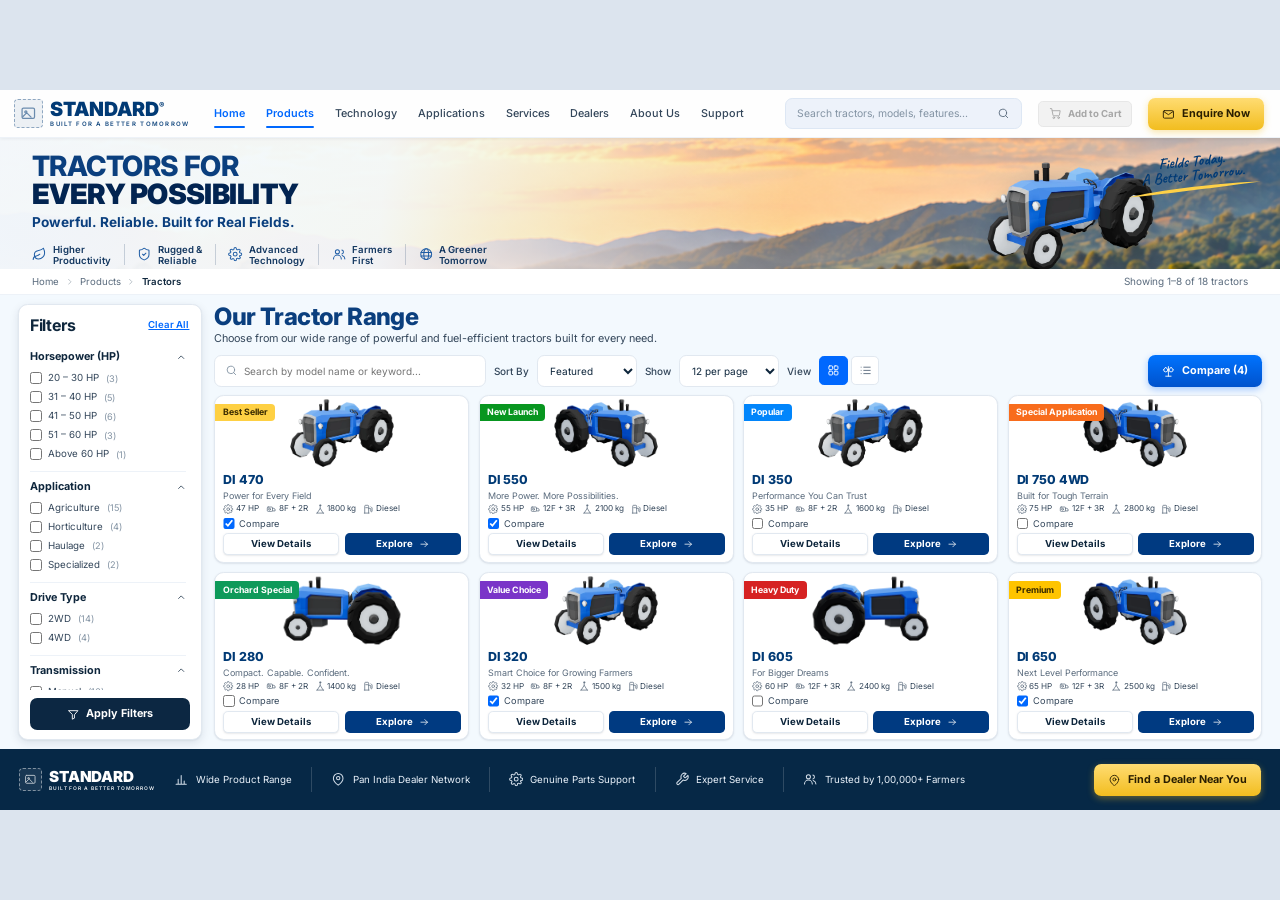
==== index.html @ 136a27b1 "Static UI/UX reference demo" ====
<!DOCTYPE html>
<!-- ===========================================================================
     STANDARD · PRODUCT EXPERIENCE PLATFORM  —  static demo build v1.0
     ---------------------------------------------------------------------------
     HOW TO WORK ON THIS FILE
       • GENERATED — do not edit index.html. It is the nine files in  parts/
         concatenated by  python tools/build-html.py  (run that after editing).
       • Copy lives in  parts/*.html , in plain HTML. Edit text directly there.
       • Colours live in  assets/css/tokens.css  (change 6 seeds to rebrand).
       • Demo asset URLs live in  assets/js/config.js.
       • Behaviour lives in  assets/js/core.min.js  (source: assets/js/_source/).
       • Every screen below is one <section class="screen" id="s-NAME">.
         Navigation is  data-goto="NAME"  on any element. That is the whole API.
     =========================================================================== -->
<html lang="en" data-brand="standard">
<head>
<meta charset="utf-8">
<meta name="viewport" content="width=device-width, initial-scale=1, viewport-fit=cover">
<meta name="theme-color" content="#0C2742">
<meta name="description" content="STANDARD DI 470 — interactive product experience: 360° view, exploded diagram, schematics, specifications and more.">
<title>STANDARD · DI 470 Product Experience</title>

<link rel="preconnect" href="https://fonts.googleapis.com">
<link rel="preconnect" href="https://fonts.gstatic.com" crossorigin>
<link href="https://fonts.googleapis.com/css2?family=Inter:wght@400;500;600;700;800;900&family=Caveat:wght@600;700&display=swap" rel="stylesheet">

<link rel="stylesheet" href="assets/css/tokens.css">
<link rel="stylesheet" href="assets/css/base.css">
<link rel="stylesheet" href="assets/css/ui.css">
<link rel="stylesheet" href="assets/css/rail.css">
<link rel="stylesheet" href="assets/css/screens.css">
<link rel="stylesheet" href="assets/css/diagrams.css">
<link rel="stylesheet" href="assets/css/detail.css">
<link rel="stylesheet" href="assets/css/content.css">
<link rel="stylesheet" href="assets/css/responsive.css">
<link rel="icon" href="data:image/svg+xml,%3Csvg xmlns='http://www.w3.org/2000/svg' viewBox='0 0 32 32'%3E%3Ccircle cx='16' cy='16' r='15' fill='%230068FE'/%3E%3Cpath d='M21 10c-3-2-9-1-9 3s9 3 9 7-6 4-9 2' stroke='%23fff' stroke-width='3' fill='none' stroke-linecap='round'/%3E%3C/svg%3E">
<script src="assets/js/config.js"></script>
</head>
<body>

<!-- ==========================================================================
     ICON SPRITE — one place for every glyph. Add a <symbol id="i-NAME"> and
     use it anywhere with  <svg class="i"><use href="#i-NAME"></use></svg>
     ========================================================================== -->
<svg xmlns="http://www.w3.org/2000/svg" style="display:none" aria-hidden="true"><defs>
<symbol id="i-home" viewBox="0 0 24 24"><path d="M3 9.5 12 3l9 6.5V20a1 1 0 0 1-1 1h-5v-6H9v6H4a1 1 0 0 1-1-1z"/></symbol>
<symbol id="i-cube" viewBox="0 0 24 24"><path d="M21 7.8 12 3 3 7.8v8.4L12 21l9-4.8z"/><path d="m3 7.8 9 4.9 9-4.9M12 12.7V21"/></symbol>
<symbol id="i-layers" viewBox="0 0 24 24"><path d="m12 2 9 5-9 5-9-5z"/><path d="m3 12 9 5 9-5M3 17l9 5 9-5"/></symbol>
<symbol id="i-schema" viewBox="0 0 24 24"><circle cx="12" cy="5" r="2.2"/><circle cx="5" cy="19" r="2.2"/><circle cx="19" cy="19" r="2.2"/><path d="M12 7.2v4.3M12 11.5 6.3 17M12 11.5 17.7 17"/></symbol>
<symbol id="i-drawing" viewBox="0 0 24 24"><rect x="3" y="4" width="18" height="16" rx="2"/><circle cx="9" cy="10" r="1.6"/><path d="m4.5 18 4.2-4.2a1.6 1.6 0 0 1 2.2 0L15 17.5m1.4-2.3a1.6 1.6 0 0 1 2.2 0l1 1"/></symbol>
<symbol id="i-image" viewBox="0 0 24 24"><rect x="3" y="4.5" width="18" height="15" rx="2"/><circle cx="8.5" cy="10" r="1.5"/><path d="m4 17 4.5-4.5a1.7 1.7 0 0 1 2.4 0L16 17.5"/></symbol>
<symbol id="i-engine" viewBox="0 0 24 24"><rect x="3.5" y="9" width="11" height="8" rx="1.6"/><path d="M14.5 11.5h2.3l2.7 2.2V17h-4.5M7 9V6.2h5.2V9M6 17v2M12 17v2M2 12.5h1.5"/></symbol>
<symbol id="i-seat" viewBox="0 0 24 24"><path d="M8 3.5h5a2 2 0 0 1 2 2V12H8a2 2 0 0 1-2-2V5.5a2 2 0 0 1 2-2Z"/><path d="M6 12h11a2 2 0 0 1 2 2v2H8a2 2 0 0 1-2-2zM4 19h16M7 16v3M17 16v3"/></symbol>
<symbol id="i-gear" viewBox="0 0 24 24"><circle cx="12" cy="12" r="3.2"/><path d="M19.4 14.5a1.6 1.6 0 0 0 .32 1.77l.06.06a2 2 0 1 1-2.83 2.83l-.06-.06a1.6 1.6 0 0 0-1.77-.32 1.6 1.6 0 0 0-1 1.47V21a2 2 0 1 1-4 0v-.1A1.6 1.6 0 0 0 9.1 19.4a1.6 1.6 0 0 0-1.77.32l-.06.06a2 2 0 1 1-2.83-2.83l.06-.06a1.6 1.6 0 0 0 .32-1.77 1.6 1.6 0 0 0-1.47-1H3a2 2 0 1 1 0-4h.1a1.6 1.6 0 0 0 1.47-1.1 1.6 1.6 0 0 0-.32-1.77l-.06-.06a2 2 0 1 1 2.83-2.83l.06.06a1.6 1.6 0 0 0 1.77.32H9a1.6 1.6 0 0 0 1-1.47V3a2 2 0 1 1 4 0v.1a1.6 1.6 0 0 0 1 1.47 1.6 1.6 0 0 0 1.77-.32l.06-.06a2 2 0 1 1 2.83 2.83l-.06.06a1.6 1.6 0 0 0-.32 1.77V9a1.6 1.6 0 0 0 1.47 1H21a2 2 0 1 1 0 4h-.1a1.6 1.6 0 0 0-1.47 1Z"/></symbol>
<symbol id="i-wrench" viewBox="0 0 24 24"><path d="M14.7 6.3a1 1 0 0 0 0 1.4l1.6 1.6a1 1 0 0 0 1.4 0l3.77-3.77a6 6 0 0 1-7.94 7.94l-6.91 6.91a2.12 2.12 0 0 1-3-3l6.91-6.91a6 6 0 0 1 7.94-7.94z"/></symbol>
<symbol id="i-doc" viewBox="0 0 24 24"><path d="M15 2H6a2 2 0 0 0-2 2v16a2 2 0 0 0 2 2h12a2 2 0 0 0 2-2V7z"/><path d="M14.5 2v5H20M8.5 12h7M8.5 16h7M8.5 8h2"/></symbol>
<symbol id="i-grid4" viewBox="0 0 24 24"><rect x="3.5" y="3.5" width="7" height="7" rx="2"/><rect x="13.5" y="3.5" width="7" height="7" rx="2"/><rect x="3.5" y="13.5" width="7" height="7" rx="2"/><rect x="13.5" y="13.5" width="7" height="7" rx="2"/></symbol>
<symbol id="i-play" viewBox="0 0 24 24"><circle cx="12" cy="12" r="9"/><path d="m10 8.5 6 3.5-6 3.5z"/></symbol>
<symbol id="i-play-f" viewBox="0 0 24 24"><path d="M7 4.5 20 12 7 19.5z" fill="currentColor" stroke="none"/></symbol>
<symbol id="i-images" viewBox="0 0 24 24"><rect x="3" y="6" width="14" height="12" rx="2"/><path d="M7 6V4.5h13a1 1 0 0 1 1 1V16"/><circle cx="7.5" cy="10.5" r="1.3"/><path d="m4 16 3.6-3.6a1.6 1.6 0 0 1 2.3 0L14 16.5"/></symbol>
<symbol id="i-download" viewBox="0 0 24 24"><path d="M21 15v4a2 2 0 0 1-2 2H5a2 2 0 0 1-2-2v-4M12 3v12m0 0 4.5-4.5M12 15l-4.5-4.5"/></symbol>
<symbol id="i-download-box" viewBox="0 0 24 24"><rect x="3.5" y="3.5" width="17" height="17" rx="3"/><path d="M12 7v7m0 0 3-3m-3 3-3-3M8 17h8"/></symbol>
<symbol id="i-compare" viewBox="0 0 24 24"><circle cx="18" cy="5.5" r="2.3"/><circle cx="6" cy="12" r="2.3"/><circle cx="18" cy="18.5" r="2.3"/><path d="m8.1 10.9 7.8-4.3M8.1 13.1l7.8 4.3"/></symbol>
<symbol id="i-mail" viewBox="0 0 24 24"><rect x="2.5" y="5" width="19" height="14" rx="2"/><path d="m3 6.5 9 6 9-6"/></symbol>
<symbol id="i-tractor" viewBox="0 0 24 24"><circle cx="7" cy="16.5" r="4"/><circle cx="18.5" cy="17.5" r="3"/><path d="M4 12V8.5h6l2 3.5M10 8.5V6h4l1.5 6.5M15 13h4.5"/></symbol>
<symbol id="i-chev-r" viewBox="0 0 24 24"><path d="m9 18 6-6-6-6"/></symbol>
<symbol id="i-chev-l" viewBox="0 0 24 24"><path d="m15 18-6-6 6-6"/></symbol>
<symbol id="i-chev-d" viewBox="0 0 24 24"><path d="m6 9 6 6 6-6"/></symbol>
<symbol id="i-chev-u" viewBox="0 0 24 24"><path d="m6 15 6-6 6 6"/></symbol>
<symbol id="i-search" viewBox="0 0 24 24"><circle cx="11" cy="11" r="7"/><path d="m20 20-4-4"/></symbol>
<symbol id="i-x" viewBox="0 0 24 24"><path d="M18 6 6 18M6 6l12 12"/></symbol>
<symbol id="i-plus" viewBox="0 0 24 24"><path d="M12 5v14M5 12h14"/></symbol>
<symbol id="i-expand" viewBox="0 0 24 24"><path d="M8 3H5a2 2 0 0 0-2 2v3m18 0V5a2 2 0 0 0-2-2h-3m0 18h3a2 2 0 0 0 2-2v-3M3 16v3a2 2 0 0 0 2 2h3"/></symbol>
<symbol id="i-rotate" viewBox="0 0 24 24"><path d="M21 12a9 9 0 1 1-2.64-6.36M21 3.5V9h-5.5"/></symbol>
<symbol id="i-leaf" viewBox="0 0 24 24"><path d="M11 20A7 7 0 0 1 9.8 6.1C15.5 5 17 4.5 19 2c1 2 2 4.2 2 8 0 5.5-4.8 10-10 10Z"/><path d="M2 21c0-3 1.9-5.4 5.1-6C9.5 14.5 12 13 13 12"/></symbol>
<symbol id="i-shield" viewBox="0 0 24 24"><path d="M20 12.5c0 5-3.5 7.5-7.7 9a1 1 0 0 1-.66 0C7.5 20 4 17.5 4 12.5V6a1 1 0 0 1 1-1c2 0 4.5-1.2 6.24-2.72a1.17 1.17 0 0 1 1.52 0C14.5 3.8 17 5 19 5a1 1 0 0 1 1 1z"/><path d="m9.2 12 2 2 3.6-3.7"/></symbol>
<symbol id="i-gauge" viewBox="0 0 24 24"><path d="M12 14.5 16 10"/><path d="M3.6 19a10 10 0 1 1 16.8 0"/><circle cx="12" cy="15" r="1.3"/></symbol>
<symbol id="i-fuel" viewBox="0 0 24 24"><path d="M4 21V5a2 2 0 0 1 2-2h5a2 2 0 0 1 2 2v16"/><path d="M3 21h11M6.5 8.5h4"/><path d="M13 10h3.5a1.5 1.5 0 0 1 1.5 1.5V17a2 2 0 0 0 3 0V9l-2.5-2.5"/></symbol>
<symbol id="i-users" viewBox="0 0 24 24"><circle cx="9" cy="8" r="3.4"/><path d="M2.5 20a6.5 6.5 0 0 1 13 0"/><path d="M16.5 5.2a3.4 3.4 0 0 1 0 6.6M17 14.2a6.5 6.5 0 0 1 4.5 5.8"/></symbol>
<symbol id="i-headset" viewBox="0 0 24 24"><path d="M3.5 12a8.5 8.5 0 0 1 17 0v5.5a2.5 2.5 0 0 1-2.5 2.5H16v-7h4.5M3.5 12v5.5A2.5 2.5 0 0 0 6 20h2v-7H3.5"/></symbol>
<symbol id="i-globe" viewBox="0 0 24 24"><circle cx="12" cy="12" r="9"/><path d="M3.2 9h17.6M3.2 15h17.6"/><ellipse cx="12" cy="12" rx="4" ry="9"/></symbol>
<symbol id="i-pin" viewBox="0 0 24 24"><path d="M20 10.5c0 6-8 11.5-8 11.5s-8-5.5-8-11.5a8 8 0 0 1 16 0Z"/><circle cx="12" cy="10.2" r="2.8"/></symbol>
<symbol id="i-phone" viewBox="0 0 24 24"><path d="M21.5 17v2.6a1.8 1.8 0 0 1-2 1.8 18 18 0 0 1-7.8-2.8 17.6 17.6 0 0 1-5.4-5.4A18 18 0 0 1 3.5 5.4 1.8 1.8 0 0 1 5.3 3.5h2.6a1.8 1.8 0 0 1 1.8 1.6c.1 1 .3 1.9.6 2.8a1.8 1.8 0 0 1-.4 1.9l-1.1 1.1a14.4 14.4 0 0 0 5.4 5.4l1.1-1.1a1.8 1.8 0 0 1 1.9-.4c.9.3 1.8.5 2.8.6a1.8 1.8 0 0 1 1.5 1.8Z"/></symbol>
<symbol id="i-chart" viewBox="0 0 24 24"><path d="M3.5 20.5h17M7 20.5V12M12 20.5V6M17 20.5v-5.5"/></symbol>
<symbol id="i-package" viewBox="0 0 24 24"><path d="m21 8-9-5-9 5v8l9 5 9-5z"/><path d="m3 8 9 5 9-5M12 13v8M7.5 5.5l9 5"/></symbol>
<symbol id="i-sliders" viewBox="0 0 24 24"><path d="M4 7h7M15 7h5M4 12h3M11 12h9M4 17h9M17 17h3"/><circle cx="13" cy="7" r="2"/><circle cx="9" cy="12" r="2"/><circle cx="15" cy="17" r="2"/></symbol>
<symbol id="i-eye" viewBox="0 0 24 24"><path d="M2 12s3.5-7 10-7 10 7 10 7-3.5 7-10 7-10-7-10-7"/><circle cx="12" cy="12" r="3"/></symbol>
<symbol id="i-clock" viewBox="0 0 24 24"><circle cx="12" cy="12" r="9"/><path d="M12 7v5.4l3.3 2"/></symbol>
<symbol id="i-check" viewBox="0 0 24 24"><circle cx="12" cy="12" r="9"/><path d="m8.2 12.2 2.6 2.6 5-5.2"/></symbol>
<symbol id="i-check-f" viewBox="0 0 24 24"><circle cx="12" cy="12" r="9.5" fill="currentColor" stroke="none"/><path d="m8.2 12.2 2.6 2.6 5-5.2" stroke="#fff" stroke-width="2"/></symbol>
<symbol id="i-arrow-r" viewBox="0 0 24 24"><path d="M4.5 12h15m-6-6 6 6-6 6"/></symbol>
<symbol id="i-filter" viewBox="0 0 24 24"><path d="M3.5 5h17l-6.6 7.7V19L10 21v-8.3z"/></symbol>
<symbol id="i-list" viewBox="0 0 24 24"><path d="M9 6h12M9 12h12M9 18h12M4 6h.01M4 12h.01M4 18h.01"/></symbol>
<symbol id="i-grid" viewBox="0 0 24 24"><rect x="3.5" y="3.5" width="7" height="7" rx="1.6"/><rect x="13.5" y="3.5" width="7" height="7" rx="1.6"/><rect x="3.5" y="13.5" width="7" height="7" rx="1.6"/><rect x="13.5" y="13.5" width="7" height="7" rx="1.6"/></symbol>
<symbol id="i-scale" viewBox="0 0 24 24"><path d="M12 3v18M7 21h10M3 9l4-5 4 5M13 9l4-5 4 5"/><path d="M3 9a4 4 0 0 0 8 0M13 9a4 4 0 0 0 8 0"/></symbol>
<symbol id="i-star" viewBox="0 0 24 24"><path d="m12 3.5 2.7 5.6 6.1.9-4.4 4.3 1 6.1-5.4-2.9-5.4 2.9 1-6.1L3.2 10l6.1-.9z"/></symbol>
<symbol id="i-zap" viewBox="0 0 24 24"><path d="M13 2 4 14h7l-1 8 9-12h-7z"/></symbol>
<symbol id="i-drop" viewBox="0 0 24 24"><path d="M12 2.7 6.3 8.4a8 8 0 1 0 11.4 0z"/></symbol>
<symbol id="i-battery" viewBox="0 0 24 24"><rect x="2.5" y="7" width="16" height="10" rx="2"/><path d="M21.5 11v2M6 10v4M10 10v4"/></symbol>
<symbol id="i-ruler" viewBox="0 0 24 24"><path d="m16.5 2.5 5 5L7.5 21.5l-5-5z"/><path d="m8 8 2 2M11 5l2 2M5 11l2 2"/></symbol>
<symbol id="i-camera" viewBox="0 0 24 24"><path d="M4 7h3l1.6-2.2h6.8L17 7h3a2 2 0 0 1 2 2v9a2 2 0 0 1-2 2H4a2 2 0 0 1-2-2V9a2 2 0 0 1 2-2Z"/><circle cx="12" cy="13" r="3.6"/></symbol>
<symbol id="i-cart" viewBox="0 0 24 24"><circle cx="9" cy="20" r="1.6"/><circle cx="18" cy="20" r="1.6"/><path d="M2.5 3h2.6l2.4 12.2a1.7 1.7 0 0 0 1.7 1.3h8.6a1.7 1.7 0 0 0 1.7-1.3L21 7H6"/></symbol>
<symbol id="i-info" viewBox="0 0 24 24"><circle cx="12" cy="12" r="9"/><path d="M12 11v5M12 7.8h.01"/></symbol>
<symbol id="i-share" viewBox="0 0 24 24"><path d="M4 12v7a2 2 0 0 0 2 2h12a2 2 0 0 0 2-2v-7"/><path d="M12 3v13M8 6.5 12 3l4 3.5"/></symbol>
<symbol id="i-maximize" viewBox="0 0 24 24"><path d="M3 9V4.5A1.5 1.5 0 0 1 4.5 3H9m6 0h4.5A1.5 1.5 0 0 1 21 4.5V9m0 6v4.5a1.5 1.5 0 0 1-1.5 1.5H15m-6 0H4.5A1.5 1.5 0 0 1 3 19.5V15"/></symbol>
<symbol id="i-menu" viewBox="0 0 24 24"><path d="M3.5 6.5h17M3.5 12h17M3.5 17.5h17"/></symbol>
<symbol id="i-dots" viewBox="0 0 24 24"><circle cx="12" cy="5" r="1.5"/><circle cx="12" cy="12" r="1.5"/><circle cx="12" cy="19" r="1.5"/></symbol>
<symbol id="i-volume" viewBox="0 0 24 24"><path d="M11 5 6.5 9H3v6h3.5L11 19z"/><path d="M15.5 9.5a3.5 3.5 0 0 1 0 5M18 7a7 7 0 0 1 0 10"/></symbol>
<symbol id="i-settings" viewBox="0 0 24 24"><circle cx="12" cy="12" r="3"/><path d="M12 2v2.5M12 19.5V22M2 12h2.5M19.5 12H22M4.9 4.9l1.8 1.8M17.3 17.3l1.8 1.8M19.1 4.9l-1.8 1.8M6.7 17.3l-1.8 1.8"/></symbol>
<symbol id="i-steering" viewBox="0 0 24 24"><circle cx="12" cy="12" r="9"/><circle cx="12" cy="12" r="3"/><path d="M12 3v6M3.3 13.5l5.9-1.8M20.7 13.5l-5.9-1.8"/></symbol>
<symbol id="i-lift" viewBox="0 0 24 24"><path d="M12 3v7M5 21l7-11 7 11"/><circle cx="12" cy="3" r="1.4"/><path d="M4 21h16"/></symbol>
<symbol id="i-valve" viewBox="0 0 24 24"><circle cx="12" cy="12" r="3"/><path d="M12 3v6M12 15v6M3 12h6M15 12h6"/></symbol>
<symbol id="i-exhaust" viewBox="0 0 24 24"><path d="M8 21V8a4 4 0 0 1 8 0v2"/><path d="M5 21h6M16 6.5a2 2 0 1 0 2.5 2.5M18.5 3.5A2.5 2.5 0 1 0 21 7"/></symbol>
<symbol id="i-aircleaner" viewBox="0 0 24 24"><rect x="7" y="7" width="10" height="12" rx="2"/><path d="M9.5 7V4.5h5V7M4.5 19h15M10 11v4M14 11v4"/></symbol>
<symbol id="i-radiator" viewBox="0 0 24 24"><rect x="4" y="4" width="16" height="14" rx="2"/><path d="M8 4v14M12 4v14M16 4v14M7 21h10"/></symbol>
<symbol id="i-gearbox" viewBox="0 0 24 24"><rect x="3" y="7" width="12" height="10" rx="2"/><path d="M15 10h3l3 2v4h-6"/><circle cx="8" cy="12" r="2.2"/></symbol>
<symbol id="i-drive" viewBox="0 0 24 24"><circle cx="5.5" cy="12" r="2.8"/><circle cx="18.5" cy="12" r="2.8"/><path d="M8.3 12h7.4M12 9v6"/></symbol>
<symbol id="i-cyl" viewBox="0 0 24 24"><ellipse cx="12" cy="6" rx="6.5" ry="2.6"/><path d="M5.5 6v12c0 1.4 2.9 2.6 6.5 2.6s6.5-1.2 6.5-2.6V6"/><path d="M5.5 12c0 1.4 2.9 2.6 6.5 2.6s6.5-1.2 6.5-2.6"/></symbol>
<symbol id="i-sprout" viewBox="0 0 24 24"><path d="M12 21v-9"/><path d="M12 12c0-3.3-2.7-6-6-6 0 3.3 2.7 6 6 6ZM12 12c0-3.3 2.7-6 6-6 0 3.3-2.7 6-6 6Z"/><path d="M6 21h12"/></symbol>
<symbol id="i-award" viewBox="0 0 24 24"><circle cx="12" cy="9" r="6"/><path d="m8.5 14.5-1.5 7 5-3 5 3-1.5-7"/></symbol>
<symbol id="i-bolt" viewBox="0 0 24 24"><circle cx="12" cy="12" r="3.2"/><path d="M12 2v3.5M12 18.5V22M2 12h3.5M18.5 12H22M5 5l2.5 2.5M16.5 16.5 19 19M19 5l-2.5 2.5M7.5 16.5 5 19"/></symbol>
<symbol id="i-book" viewBox="0 0 24 24"><path d="M3 4.5h6a3 3 0 0 1 3 3V21a2.5 2.5 0 0 0-2.5-2.5H3z"/><path d="M21 4.5h-6a3 3 0 0 0-3 3V21a2.5 2.5 0 0 1 2.5-2.5H21z"/></symbol>
<symbol id="i-mirror" viewBox="0 0 24 24"><rect x="6" y="3" width="12" height="9" rx="2"/><path d="M12 12v5M8 21h8"/></symbol>
<symbol id="i-pedal" viewBox="0 0 24 24"><rect x="4" y="13" width="9" height="7" rx="2"/><path d="M13 16.5h3.5L20 6M18 6h4"/></symbol>
<symbol id="i-lever" viewBox="0 0 24 24"><circle cx="16" cy="5" r="2.2"/><path d="M15 7 7 19M4 19h9"/></symbol>
<symbol id="i-alt" viewBox="0 0 24 24"><circle cx="10" cy="12" r="5.5"/><path d="M15.5 9.5H21v5h-5.5M3 12h1.5M10 6.5V4M10 20v-2.5"/></symbol>
<symbol id="i-oil" viewBox="0 0 24 24"><rect x="7" y="6" width="10" height="13" rx="3"/><path d="M9.5 6V3.5h5V6M5 19h14"/></symbol>
<symbol id="i-pump" viewBox="0 0 24 24"><rect x="4" y="9" width="11" height="9" rx="2"/><circle cx="9.5" cy="13.5" r="2.4"/><path d="M15 12h4.5v6M9.5 9V5.5h5"/></symbol>
<symbol id="i-grille" viewBox="0 0 24 24"><rect x="4" y="5" width="16" height="14" rx="2"/><path d="M8 5v14M12 5v14M16 5v14"/></symbol>
<symbol id="i-tyre" viewBox="0 0 24 24"><circle cx="12" cy="12" r="9"/><circle cx="12" cy="12" r="3.4"/><path d="M12 3v5.6M12 15.4V21M3 12h5.6M15.4 12H21"/></symbol>
<!-- 360 mark: bold numerals with an open orbit arrow, per _reference/4.360degree.png.
     The text is squeezed with textLength to the condensed width the reference uses. -->
<symbol id="i-360" viewBox="-1.2 -0.5 47.4 23.7"><path d="M0 7.8A22.5 12.2 0 0 0 18.6 19.8M27.4 19.7A22.5 12.2 0 0 0 45 7.8"/><path d="M18.6 16.9 25.7 20l-7.1 2.8Z" fill="currentColor" stroke="none"/><text x="8.9" y="15.6" textLength="34.1" lengthAdjust="spacingAndGlyphs" font-size="21" font-weight="800" text-anchor="start" fill="currentColor" stroke="none" font-family="Inter,sans-serif">360°</text></symbol>
<symbol id="i-ar" viewBox="0 0 24 24"><path d="M12 3 4 7.2v9.6L12 21l8-4.2V7.2z"/><path d="M4 7.2 12 11.5l8-4.3M12 11.5V21"/><path d="M2 2h3M22 2h-3M2 22h3M22 22h-3"/></symbol>
<symbol id="i-printer" viewBox="0 0 24 24"><path d="M6 9V3h12v6"/><rect x="3" y="9" width="18" height="8" rx="2"/><path d="M6 14h12v7H6z"/></symbol>
<symbol id="i-pause" viewBox="0 0 24 24"><path d="M9 4.5v15M15 4.5v15"/></symbol>
<symbol id="i-quote" viewBox="0 0 24 24"><rect x="3.5" y="3.5" width="17" height="17" rx="3"/><path d="M8 9h8M8 13h8M8 17h4"/></symbol>
</defs></svg>

<!-- ==========================================================================
     STAGE  — fixed 16:9 canvas. Topbar / rail+screens / footbar.
     ========================================================================== -->
<div class="stage" id="stage" data-screen="listing" data-rail="none" data-chrome="corporate">

  <!-- ===================== TOP BAR ======================================== -->
  <header class="topbar" id="topbar">
    <a class="brand" href="#listing" data-goto="listing" aria-label="STANDARD home">
      <!-- BRAND MARK SLOT ------------------------------------------------
           Drop the logo PNG in assets/img/brand/ and put its path in src=.
           Leave src empty (or point it at a file that is not there) and the
           image placeholder below is shown instead. -->
      <span class="brand__mark brand__logo">
        <img class="brand__logoImg" src="" alt="" onerror="this.removeAttribute('src')">
        <svg class="brand__logoPh" viewBox="0 0 24 24" aria-hidden="true"><use href="#i-image"></use></svg>
      </span>
      <span class="brand__text">
        <span class="brand__name">STANDARD<sup>®</sup></span>
        <span class="brand__tag">BUILT FOR A BETTER TOMORROW</span>
      </span>
    </a>

    <!-- corporate navigation (listing + compare screens) -->
    <nav class="topbar__nav" data-on="listing compare overview">
      <a class="topbar__link is-active" href="#listing" data-inert="Demo build — corporate pages are out of scope.">Home</a>
      <a class="topbar__link" href="#listing" data-goto="listing">Products</a>
      <a class="topbar__link" href="#" data-inert="Demo build — corporate pages are out of scope.">Technology</a>
      <a class="topbar__link" href="#" data-inert="Demo build — corporate pages are out of scope.">Applications</a>
      <a class="topbar__link" href="#" data-inert="Demo build — corporate pages are out of scope.">Services</a>
      <a class="topbar__link" href="#" data-inert="Demo build — corporate pages are out of scope.">Dealers</a>
      <a class="topbar__link" href="#" data-inert="Demo build — corporate pages are out of scope.">About Us</a>
      <a class="topbar__link" href="#" data-inert="Demo build — corporate pages are out of scope.">Support</a>
    </nav>

    <!-- product tab navigation (all deep screens) -->
    <nav class="tabnav" data-off="listing compare overview">
      <a class="tabnav__i" href="#view360"   data-goto="view360">360° View</a>
      <a class="tabnav__i" href="#exploded"  data-goto="exploded">Exploded View</a>
      <a class="tabnav__i" href="#schematic" data-goto="schematic">Schematic Diagram</a>
      <a class="tabnav__i" href="#drawing"   data-goto="drawing">Engineering Drawing</a>
      <a class="tabnav__i" href="#exterior"  data-goto="exterior">Exterior</a>
      <a class="tabnav__i" href="#engine"    data-goto="engine">Engine</a>
      <a class="tabnav__i" href="#operator"  data-goto="operator">Operator Station</a>
      <a class="tabnav__i" href="#hydraulics" data-goto="hydraulics">Hydraulics</a>
      <a class="tabnav__i" href="#features"  data-goto="features">Features</a>
      <a class="tabnav__i" href="#specs"     data-goto="specs">Specifications</a>
      <a class="tabnav__i" href="#gallery"   data-goto="gallery">Gallery</a>
      <a class="tabnav__i" href="#videos"    data-goto="videos">Videos</a>
      <a class="tabnav__i" href="#brochure"  data-goto="brochure">Brochure</a>
    </nav>

    <div class="u-grow"></div>

    <label class="topbar__search" data-on="listing compare overview">
      <input type="search" placeholder="Search tractors, models, features..." aria-label="Search">
      <button type="button" data-inert="Demo build — search is wired up in the Laravel release." aria-label="Search">
        <svg class="i i--sm"><use href="#i-search"></use></svg>
      </button>
    </label>

    <!-- Add to Cart — intentionally inactive in this demo build -->
    <button class="btn btn--ghost btn--sm" type="button" aria-disabled="true" disabled
            title="Add to Cart is disabled in this static demo">
      <svg class="i i--sm"><use href="#i-cart"></use></svg> Add to Cart
    </button>

    <a class="btn btn--accent" data-on="listing compare overview" href="#" data-inert="Demo build — enquiry form ships with the Laravel release.">
      <svg class="i i--sm"><use href="#i-mail"></use></svg> Enquire Now
    </a>
    <a class="btn btn--primary" data-off="listing compare overview" href="#enquire" data-goto="enquire">
      <svg class="i i--sm"><use href="#i-mail"></use></svg> Enquire Now
    </a>
  </header>

  <div class="stage__main">

    <!-- ===================== MASTER DASHBOARD RAIL ======================== -->
    <nav class="rail" id="rail" aria-label="Product sections">
      <div class="rail__head">
        <span class="rail__eyebrow">DI 470</span>
        <span class="rail__title">DI 470</span>
      </div>
      <div class="rail__nav">
        <a class="rail__item" href="#overview"   data-goto="overview"><svg class="i"><use href="#i-home"></use></svg><span>Overview</span></a>
        <a class="rail__item" href="#view360"    data-goto="view360"><svg class="i"><use href="#i-cube"></use></svg><span>360° View</span></a>
        <a class="rail__item" href="#exploded"   data-goto="exploded"><svg class="i"><use href="#i-layers"></use></svg><span>Exploded View</span></a>
        <a class="rail__item" href="#schematic"  data-goto="schematic"><svg class="i"><use href="#i-schema"></use></svg><span>Schematic Diagram</span></a>
        <a class="rail__item" href="#drawing"    data-goto="drawing"><svg class="i"><use href="#i-drawing"></use></svg><span>Engineering Drawing</span></a>
        <a class="rail__item" href="#exterior"   data-goto="exterior"><svg class="i"><use href="#i-image"></use></svg><span>Exterior</span></a>
        <a class="rail__item" href="#engine"     data-goto="engine"><svg class="i"><use href="#i-engine"></use></svg><span>Engine</span></a>
        <a class="rail__item" href="#operator"   data-goto="operator"><svg class="i"><use href="#i-seat"></use></svg><span>Operator Station</span></a>
        <a class="rail__item" href="#hydraulics" data-goto="hydraulics"><svg class="i"><use href="#i-gear"></use></svg><span>Hydraulics</span></a>
        <a class="rail__item" href="#features"   data-goto="features"><svg class="i"><use href="#i-wrench"></use></svg><span>Features</span></a>
        <a class="rail__item" href="#specs"      data-goto="specs"><svg class="i"><use href="#i-doc"></use></svg><span>Specifications</span></a>
        <a class="rail__item" href="#variants"   data-goto="variants"><svg class="i"><use href="#i-grid4"></use></svg><span>Variants</span></a>
        <a class="rail__item" href="#videos"     data-goto="videos"><svg class="i"><use href="#i-play"></use></svg><span>Videos</span></a>
        <a class="rail__item" href="#gallery"    data-goto="gallery"><svg class="i"><use href="#i-images"></use></svg><span>Gallery</span></a>
        <a class="rail__item" href="#brochure"   data-goto="brochure"><svg class="i"><use href="#i-download"></use></svg><span>Brochure</span></a>
        <a class="rail__item" href="#compare"    data-goto="compare"><svg class="i"><use href="#i-compare"></use></svg><span>Compare</span></a>
        <a class="rail__item" href="#enquire"    data-goto="enquire"><svg class="i"><use href="#i-mail"></use></svg><span>Enquire</span></a>
      </div>
      <div class="rail__foot">
        <div class="rail__help">
          <svg class="i"><use href="#i-tractor"></use></svg>
          <div><b>Need Help?</b><span>Talk to Our Experts</span></div>
        </div>
        <a class="rail__cta" href="#enquire" data-goto="enquire">Contact Us <svg class="i i--xs"><use href="#i-arrow-r"></use></svg></a>
      </div>
    </nav>

    <!-- ===================== SCREENS ===================================== -->
    <div class="screens" id="screens">

<!-- ============================================================= 01 LISTING -->
<section class="screen sc-listing" id="s-listing" data-rail="none" data-chrome="corporate">

  <div class="lst__hero">
    <div class="lst__heroText">
      <h1 class="lst__heroTitle">TRACTORS FOR<br><b>EVERY POSSIBILITY</b></h1>
      <p class="lst__heroSub">Powerful. Reliable. Built for Real Fields.</p>
      <div class="trust lst__trust">
        <span class="trust__item"><svg class="i"><use href="#i-leaf"></use></svg>Higher<br>Productivity</span>
        <i class="trust__sep"></i>
        <span class="trust__item"><svg class="i"><use href="#i-shield"></use></svg>Rugged &amp;<br>Reliable</span>
        <i class="trust__sep"></i>
        <span class="trust__item"><svg class="i"><use href="#i-gear"></use></svg>Advanced<br>Technology</span>
        <i class="trust__sep"></i>
        <span class="trust__item"><svg class="i"><use href="#i-users"></use></svg>Farmers<br>First</span>
        <i class="trust__sep"></i>
        <span class="trust__item"><svg class="i"><use href="#i-globe"></use></svg>A Greener<br>Tomorrow</span>
      </div>
    </div>
    <img class="lst__heroImg" src="assets/img/product/front-left.webp" alt="STANDARD tractor" width="1100" height="743">
    <div class="script lst__script">Fields Today.<br>A Better Tomorrow.
      <svg class="script__swoosh" viewBox="0 0 200 10" preserveAspectRatio="none"><path d="M2 8C40 2 150 1 198 5 150 6 40 9 2 8Z"/></svg>
    </div>
  </div>

  <div class="lst__crumbbar">
    <nav class="crumbs"><a href="#listing">Home</a><svg class="i i--xs"><use href="#i-chev-r"></use></svg>
      <a href="#listing">Products</a><svg class="i i--xs"><use href="#i-chev-r"></use></svg><b>Tractors</b></nav>
    <span class="t-sm t-muted">Showing 1&ndash;8 of 18 tractors</span>
  </div>

  <div class="lst__body">

    <!-- ---- filters ------------------------------------------------------- -->
    <aside class="panel lst__filters">
      <div class="u-between lst__filtersHead">
        <span class="t-h3">Filters</span>
        <a class="lst__clear" href="#" data-inert="Demo build &mdash; filtering ships with the Laravel release.">Clear All</a>
      </div>
      <div class="scroll-y lst__filtersBody">
        <div class="fgroup">
          <div class="fgroup__h">Horsepower (HP) <svg class="i i--xs"><use href="#i-chev-u"></use></svg></div>
          <label class="fopt"><input type="checkbox"><span>20 &ndash; 30 HP</span><i>(3)</i></label>
          <label class="fopt"><input type="checkbox"><span>31 &ndash; 40 HP</span><i>(5)</i></label>
          <label class="fopt"><input type="checkbox"><span>41 &ndash; 50 HP</span><i>(6)</i></label>
          <label class="fopt"><input type="checkbox"><span>51 &ndash; 60 HP</span><i>(3)</i></label>
          <label class="fopt"><input type="checkbox"><span>Above 60 HP</span><i>(1)</i></label>
        </div>
        <div class="fgroup">
          <div class="fgroup__h">Application <svg class="i i--xs"><use href="#i-chev-u"></use></svg></div>
          <label class="fopt"><input type="checkbox"><span>Agriculture</span><i>(15)</i></label>
          <label class="fopt"><input type="checkbox"><span>Horticulture</span><i>(4)</i></label>
          <label class="fopt"><input type="checkbox"><span>Haulage</span><i>(2)</i></label>
          <label class="fopt"><input type="checkbox"><span>Specialized</span><i>(2)</i></label>
        </div>
        <div class="fgroup">
          <div class="fgroup__h">Drive Type <svg class="i i--xs"><use href="#i-chev-u"></use></svg></div>
          <label class="fopt"><input type="checkbox"><span>2WD</span><i>(14)</i></label>
          <label class="fopt"><input type="checkbox"><span>4WD</span><i>(4)</i></label>
        </div>
        <div class="fgroup">
          <div class="fgroup__h">Transmission <svg class="i i--xs"><use href="#i-chev-u"></use></svg></div>
          <label class="fopt"><input type="checkbox"><span>Manual</span><i>(16)</i></label>
          <label class="fopt"><input type="checkbox"><span>Synchromesh</span><i>(2)</i></label>
        </div>
        <div class="fgroup">
          <div class="fgroup__h">Fuel Type <svg class="i i--xs"><use href="#i-chev-u"></use></svg></div>
          <label class="fopt"><input type="checkbox"><span>Diesel</span><i>(18)</i></label>
        </div>
      </div>
      <button class="btn btn--dark btn--block lst__apply" type="button" data-inert="Demo build &mdash; filtering ships with the Laravel release.">
        <svg class="i i--sm"><use href="#i-filter"></use></svg> Apply Filters
      </button>
    </aside>

    <!-- ---- catalogue ----------------------------------------------------- -->
    <div class="lst__main">
      <div class="lst__head">
        <h2 class="lst__title">Our Tractor Range</h2>
        <p class="lst__lead">Choose from our wide range of powerful and fuel-efficient tractors built for every need.</p>
      </div>

      <div class="lst__tools">
        <label class="lst__search">
          <svg class="i i--sm"><use href="#i-search"></use></svg>
          <input type="search" placeholder="Search by model name or keyword..." aria-label="Search models">
        </label>
        <span class="lst__toolLbl">Sort By</span>
        <select class="lst__select" aria-label="Sort by"><option>Featured</option><option>Horsepower</option><option>Newest</option></select>
        <span class="lst__toolLbl">Show</span>
        <select class="lst__select" aria-label="Page size"><option>12 per page</option><option>24 per page</option></select>
        <span class="lst__toolLbl">View</span>
        <div class="lst__viewtog">
          <button class="is-active" type="button" aria-label="Grid view"><svg class="i i--sm"><use href="#i-grid"></use></svg></button>
          <button type="button" aria-label="List view" data-inert="Demo build &mdash; list view ships with the Laravel release."><svg class="i i--sm"><use href="#i-list"></use></svg></button>
        </div>
        <a class="btn btn--primary lst__cmpBtn" href="#compare" data-goto="compare">
          <svg class="i i--sm"><use href="#i-scale"></use></svg> <span data-compare-count="Compare (%d)">Compare (0)</span>
        </a>
      </div>

      <div class="lst__grid">

        <article class="pcard">
          <span class="badge badge--bestseller pcard__badge">Best Seller</span>
          <div class="pcard__img"><img src="assets/img/product/front-left.webp" alt="STANDARD DI 470" decoding="async" width="1100" height="743"></div>
          <h3 class="pcard__name">DI 470</h3>
          <p class="pcard__tag">Power for Every Field</p>
          <ul class="pcard__specs">
            <li><svg class="i i--xs"><use href="#i-gear"></use></svg>47 HP</li>
            <li><svg class="i i--xs"><use href="#i-gearbox"></use></svg>8F + 2R</li>
            <li><svg class="i i--xs"><use href="#i-lift"></use></svg>1800 kg</li>
            <li><svg class="i i--xs"><use href="#i-fuel"></use></svg>Diesel</li>
          </ul>
          <label class="pcard__cmp"><input type="checkbox" data-compare checked><span>Compare</span></label>
          <div class="pcard__acts">
            <a class="btn btn--ghost btn--sm" href="#overview" data-goto="overview">View Details</a>
            <a class="btn btn--deep btn--sm" href="#overview" data-goto="overview">Explore <svg class="i i--xs"><use href="#i-arrow-r"></use></svg></a>
          </div>
        </article>

        <article class="pcard">
          <span class="badge badge--new pcard__badge">New Launch</span>
          <div class="pcard__img"><img src="assets/img/product/front-right.webp" alt="STANDARD DI 550" decoding="async" width="1100" height="743"></div>
          <h3 class="pcard__name">DI 550</h3>
          <p class="pcard__tag">More Power. More Possibilities.</p>
          <ul class="pcard__specs">
            <li><svg class="i i--xs"><use href="#i-gear"></use></svg>55 HP</li>
            <li><svg class="i i--xs"><use href="#i-gearbox"></use></svg>12F + 3R</li>
            <li><svg class="i i--xs"><use href="#i-lift"></use></svg>2100 kg</li>
            <li><svg class="i i--xs"><use href="#i-fuel"></use></svg>Diesel</li>
          </ul>
          <label class="pcard__cmp"><input type="checkbox" data-compare checked><span>Compare</span></label>
          <div class="pcard__acts">
            <a class="btn btn--ghost btn--sm" href="#overview" data-goto="overview">View Details</a>
            <a class="btn btn--deep btn--sm" href="#overview" data-goto="overview">Explore <svg class="i i--xs"><use href="#i-arrow-r"></use></svg></a>
          </div>
        </article>

        <article class="pcard">
          <span class="badge badge--popular pcard__badge">Popular</span>
          <div class="pcard__img"><img src="assets/img/product/front-left.webp" alt="STANDARD DI 350" decoding="async" width="1100" height="743"></div>
          <h3 class="pcard__name">DI 350</h3>
          <p class="pcard__tag">Performance You Can Trust</p>
          <ul class="pcard__specs">
            <li><svg class="i i--xs"><use href="#i-gear"></use></svg>35 HP</li>
            <li><svg class="i i--xs"><use href="#i-gearbox"></use></svg>8F + 2R</li>
            <li><svg class="i i--xs"><use href="#i-lift"></use></svg>1600 kg</li>
            <li><svg class="i i--xs"><use href="#i-fuel"></use></svg>Diesel</li>
          </ul>
          <label class="pcard__cmp"><input type="checkbox" data-compare><span>Compare</span></label>
          <div class="pcard__acts">
            <a class="btn btn--ghost btn--sm" href="#overview" data-goto="overview">View Details</a>
            <a class="btn btn--deep btn--sm" href="#overview" data-goto="overview">Explore <svg class="i i--xs"><use href="#i-arrow-r"></use></svg></a>
          </div>
        </article>

        <article class="pcard">
          <span class="badge badge--special pcard__badge">Special Application</span>
          <div class="pcard__img"><img src="assets/img/product/front-right.webp" alt="STANDARD DI 750 4WD" decoding="async" width="1100" height="743"></div>
          <h3 class="pcard__name">DI 750 4WD</h3>
          <p class="pcard__tag">Built for Tough Terrain</p>
          <ul class="pcard__specs">
            <li><svg class="i i--xs"><use href="#i-gear"></use></svg>75 HP</li>
            <li><svg class="i i--xs"><use href="#i-gearbox"></use></svg>12F + 3R</li>
            <li><svg class="i i--xs"><use href="#i-lift"></use></svg>2800 kg</li>
            <li><svg class="i i--xs"><use href="#i-fuel"></use></svg>Diesel</li>
          </ul>
          <label class="pcard__cmp"><input type="checkbox" data-compare><span>Compare</span></label>
          <div class="pcard__acts">
            <a class="btn btn--ghost btn--sm" href="#overview" data-goto="overview">View Details</a>
            <a class="btn btn--deep btn--sm" href="#overview" data-goto="overview">Explore <svg class="i i--xs"><use href="#i-arrow-r"></use></svg></a>
          </div>
        </article>

        <article class="pcard">
          <span class="badge badge--orchard pcard__badge">Orchard Special</span>
          <div class="pcard__img"><img src="assets/img/product/left.webp" alt="STANDARD DI 280" decoding="async" width="1100" height="664"></div>
          <h3 class="pcard__name">DI 280</h3>
          <p class="pcard__tag">Compact. Capable. Confident.</p>
          <ul class="pcard__specs">
            <li><svg class="i i--xs"><use href="#i-gear"></use></svg>28 HP</li>
            <li><svg class="i i--xs"><use href="#i-gearbox"></use></svg>8F + 2R</li>
            <li><svg class="i i--xs"><use href="#i-lift"></use></svg>1400 kg</li>
            <li><svg class="i i--xs"><use href="#i-fuel"></use></svg>Diesel</li>
          </ul>
          <label class="pcard__cmp"><input type="checkbox" data-compare><span>Compare</span></label>
          <div class="pcard__acts">
            <a class="btn btn--ghost btn--sm" href="#overview" data-goto="overview">View Details</a>
            <a class="btn btn--deep btn--sm" href="#overview" data-goto="overview">Explore <svg class="i i--xs"><use href="#i-arrow-r"></use></svg></a>
          </div>
        </article>

        <article class="pcard">
          <span class="badge badge--value pcard__badge">Value Choice</span>
          <div class="pcard__img"><img src="assets/img/product/front-left.webp" alt="STANDARD DI 320" decoding="async" width="1100" height="743"></div>
          <h3 class="pcard__name">DI 320</h3>
          <p class="pcard__tag">Smart Choice for Growing Farmers</p>
          <ul class="pcard__specs">
            <li><svg class="i i--xs"><use href="#i-gear"></use></svg>32 HP</li>
            <li><svg class="i i--xs"><use href="#i-gearbox"></use></svg>8F + 2R</li>
            <li><svg class="i i--xs"><use href="#i-lift"></use></svg>1500 kg</li>
            <li><svg class="i i--xs"><use href="#i-fuel"></use></svg>Diesel</li>
          </ul>
          <label class="pcard__cmp"><input type="checkbox" data-compare checked><span>Compare</span></label>
          <div class="pcard__acts">
            <a class="btn btn--ghost btn--sm" href="#overview" data-goto="overview">View Details</a>
            <a class="btn btn--deep btn--sm" href="#overview" data-goto="overview">Explore <svg class="i i--xs"><use href="#i-arrow-r"></use></svg></a>
          </div>
        </article>

        <article class="pcard">
          <span class="badge badge--heavy pcard__badge">Heavy Duty</span>
          <div class="pcard__img"><img src="assets/img/product/right.webp" alt="STANDARD DI 605" decoding="async" width="1100" height="664"></div>
          <h3 class="pcard__name">DI 605</h3>
          <p class="pcard__tag">For Bigger Dreams</p>
          <ul class="pcard__specs">
            <li><svg class="i i--xs"><use href="#i-gear"></use></svg>60 HP</li>
            <li><svg class="i i--xs"><use href="#i-gearbox"></use></svg>12F + 3R</li>
            <li><svg class="i i--xs"><use href="#i-lift"></use></svg>2400 kg</li>
            <li><svg class="i i--xs"><use href="#i-fuel"></use></svg>Diesel</li>
          </ul>
          <label class="pcard__cmp"><input type="checkbox" data-compare><span>Compare</span></label>
          <div class="pcard__acts">
            <a class="btn btn--ghost btn--sm" href="#overview" data-goto="overview">View Details</a>
            <a class="btn btn--deep btn--sm" href="#overview" data-goto="overview">Explore <svg class="i i--xs"><use href="#i-arrow-r"></use></svg></a>
          </div>
        </article>

        <article class="pcard">
          <span class="badge badge--premium pcard__badge">Premium</span>
          <div class="pcard__img"><img src="assets/img/product/front-right.webp" alt="STANDARD DI 650" decoding="async" width="1100" height="743"></div>
          <h3 class="pcard__name">DI 650</h3>
          <p class="pcard__tag">Next Level Performance</p>
          <ul class="pcard__specs">
            <li><svg class="i i--xs"><use href="#i-gear"></use></svg>65 HP</li>
            <li><svg class="i i--xs"><use href="#i-gearbox"></use></svg>12F + 3R</li>
            <li><svg class="i i--xs"><use href="#i-lift"></use></svg>2500 kg</li>
            <li><svg class="i i--xs"><use href="#i-fuel"></use></svg>Diesel</li>
          </ul>
          <label class="pcard__cmp"><input type="checkbox" data-compare checked><span>Compare</span></label>
          <div class="pcard__acts">
            <a class="btn btn--ghost btn--sm" href="#overview" data-goto="overview">View Details</a>
            <a class="btn btn--deep btn--sm" href="#overview" data-goto="overview">Explore <svg class="i i--xs"><use href="#i-arrow-r"></use></svg></a>
          </div>
        </article>

      </div>
    </div>
  </div>
</section>

<!-- ============================================================ 02 OVERVIEW -->
<section class="screen sc-overview" id="s-overview" data-rail="solid" data-chrome="corporate">

  <!-- ---- hero + key specifications ------------------------------------- -->
  <div class="ov__top">
    <div class="ov__hero">
      <nav class="crumbs crumbs--on-dark ov__crumbs">
        <a href="#listing" data-goto="listing">Home</a><svg class="i i--xs"><use href="#i-chev-r"></use></svg>
        <a href="#listing" data-goto="listing">Products</a><svg class="i i--xs"><use href="#i-chev-r"></use></svg>
        <a href="#listing" data-goto="listing">Tractors</a><svg class="i i--xs"><use href="#i-chev-r"></use></svg><b>DI 470</b>
      </nav>

      <div class="ov__heroText">
        <span class="ov__kicker">STANDARD<sup>&reg;</sup></span>
        <h1 class="ov__model"><span>DI</span> <b>470</b></h1>
        <h2 class="ov__tagline">Power for Every Field</h2>
        <p class="ov__copy">The STANDARD DI 470 is a reliable and fuel-efficient tractor designed to deliver consistent performance across a wide range of agricultural applications. Built for Indian farmers, it combines power, durability and comfort to help you achieve more, every day.</p>
        <div class="ov__cta">
          <a class="btn btn--accent" href="#enquire" data-goto="enquire">Enquire Now <svg class="i i--sm"><use href="#i-arrow-r"></use></svg></a>
          <a class="btn btn--ghost" href="#brochure" data-goto="brochure"><svg class="i i--sm"><use href="#i-download"></use></svg> Download Brochure</a>
        </div>
      </div>

      <img class="ov__heroImg" src="assets/img/product/overview.png" alt="STANDARD DI 470 tractor" width="1672" height="941" fetchpriority="high">

      <div class="script ov__script">Fields Today.<br>A Better Tomorrow.
        <svg class="script__swoosh" viewBox="0 0 200 10" preserveAspectRatio="none"><path d="M2 8C40 2 150 1 198 5 150 6 40 9 2 8Z"/></svg>
      </div>

      <div class="trust ov__trust">
        <span class="trust__item"><svg class="i i--sm"><use href="#i-leaf"></use></svg>Higher<br>Productivity</span>
        <i class="trust__sep"></i>
        <span class="trust__item"><svg class="i i--sm"><use href="#i-shield"></use></svg>Rugged &amp;<br>Reliable</span>
        <i class="trust__sep"></i>
        <span class="trust__item"><svg class="i i--sm"><use href="#i-fuel"></use></svg>Fuel Efficient</span>
        <i class="trust__sep"></i>
        <span class="trust__item"><svg class="i i--sm"><use href="#i-gear"></use></svg>Low<br>Maintenance</span>
        <i class="trust__sep"></i>
        <span class="trust__item"><svg class="i i--sm"><use href="#i-users"></use></svg>Farmer<br>Focused</span>
      </div>
    </div>

    <aside class="panel ov__keyspec">
      <div class="panel__head ov__keyspecHead">
        <span class="panel__title">Key Specifications</span>
        <span class="panel__sub">(at a glance)</span>
      </div>
      <div class="panel__body kv">
        <div class="kv__row"><span class="kv__ico"><svg class="i i--lg"><use href="#i-gear"></use></svg></span>
          <span class="kv__txt"><b class="kv__k">41 &ndash; 50 HP</b><span class="kv__v">Horsepower Range</span></span></div>
        <div class="kv__row"><span class="kv__ico"><svg class="i i--lg"><use href="#i-engine"></use></svg></span>
          <span class="kv__txt"><b class="kv__k">4 Cylinder</b><span class="kv__v">Diesel Engine</span></span></div>
        <div class="kv__row"><span class="kv__ico"><svg class="i i--lg"><use href="#i-gearbox"></use></svg></span>
          <span class="kv__txt"><b class="kv__k">8F + 2R</b><span class="kv__v">Transmission</span></span></div>
        <div class="kv__row"><span class="kv__ico"><svg class="i i--lg"><use href="#i-drive"></use></svg></span>
          <span class="kv__txt"><b class="kv__k">2WD / 4WD</b><span class="kv__v">Drive Type (Variant)</span></span></div>
        <div class="kv__row"><span class="kv__ico"><svg class="i i--lg"><use href="#i-fuel"></use></svg></span>
          <span class="kv__txt"><b class="kv__k">Fuel Efficient</b><span class="kv__v">For Lower Operating Cost</span></span></div>
      </div>
      <div class="panel__foot">
        <a class="btn btn--primary btn--block" href="#specs" data-goto="specs">Full Specifications <svg class="i i--sm"><use href="#i-arrow-r"></use></svg></a>
      </div>
    </aside>
  </div>

  <!-- ---- view strip ----------------------------------------------------- -->
  <div class="ov__strip">
    <div class="thumbstrip ov__thumbs">
      <button class="thumb is-active" type="button" data-view="front"><span class="thumb__img"><img src="assets/img/product/front-thumb.png" alt=""></span><span class="thumb__label">Front View</span></button>
      <button class="thumb" type="button" data-view="left"><span class="thumb__img"><img src="assets/img/product/left-thumb.webp" alt=""></span><span class="thumb__label">Side View</span></button>
      <button class="thumb" type="button" data-view="rear"><span class="thumb__img"><img src="assets/img/product/rear-thumb.webp" alt=""></span><span class="thumb__label">Rear View</span></button>
      <button class="thumb" type="button" data-view="top"><span class="thumb__img"><img src="assets/img/product/top-thumb.webp" alt=""></span><span class="thumb__label">Top View</span></button>
      <button class="thumb" type="button" data-view="engine"><span class="thumb__img"><img src="assets/img/product/engine-thumb.webp" alt=""></span><span class="thumb__label">Engine</span></button>
      <button class="thumb" type="button" data-view="operator"><span class="thumb__img"><img src="assets/img/product/operator-thumb.webp" alt=""></span><span class="thumb__label">Operator Station</span></button>
      <button class="thumb" type="button" data-view="hydraulics"><span class="thumb__img"><img src="assets/img/product/hydraulics-thumb.webp" alt=""></span><span class="thumb__label">Hydraulics</span></button>
      <button class="thumb" type="button" data-view="field"><span class="thumb__img"><img src="assets/img/product/field-thumb.webp" alt=""></span><span class="thumb__label">Field Application</span></button>
    </div>
    <a class="ov__go360" href="#view360" data-goto="view360">
      <span class="ov__go360Ico"><svg class="i i--xl"><use href="#i-cube"></use></svg></span>
      <span class="ov__go360Txt">View in<br><b>360&deg;</b></span>
      <svg class="i i--sm"><use href="#i-arrow-r"></use></svg>
    </a>
  </div>

  <!-- ---- three panels --------------------------------------------------- -->
  <div class="ov__panels">

    <section class="panel panel--tint ov__perf">
      <div class="panel__body ov__perfBody">
        <h3 class="ov__perfTitle">Built for Performance.<br>Designed for You.</h3>
        <p class="ov__perfCopy">Whether it&rsquo;s ploughing, sowing, hauling or harvesting, the DI 470 is engineered to handle your everyday farming needs with ease and efficiency.</p>
      </div>
      <div class="ov__perfMedia">
        <img src="assets/img/scene/field-work.webp" alt="Field" decoding="async">
        <div class="ov__perfMini">
          <span><svg class="i i--sm"><use href="#i-sprout"></use></svg>Stronger<br>Farms</span>
          <i></i>
          <span><svg class="i i--sm"><use href="#i-users"></use></svg>Prosperous<br>Communities</span>
          <i></i>
          <span><svg class="i i--sm"><use href="#i-leaf"></use></svg>A Greener<br>Tomorrow</span>
        </div>
      </div>
    </section>

    <section class="panel ov__high">
      <div class="panel__head"><span class="panel__title">Key Highlights</span></div>
      <div class="panel__body ov__highGrid">
        <div class="hltile"><span class="hltile__ico"><svg class="i i--lg"><use href="#i-engine"></use></svg></span><span class="hltile__t">Powerful</span><span class="hltile__s">Engine</span></div>
        <div class="hltile"><span class="hltile__ico"><svg class="i i--lg"><use href="#i-gear"></use></svg></span><span class="hltile__t">Advanced</span><span class="hltile__s">Transmission</span></div>
        <div class="hltile"><span class="hltile__ico"><svg class="i i--lg"><use href="#i-compare"></use></svg></span><span class="hltile__t">Robust Build</span><span class="hltile__s">Quality</span></div>
        <div class="hltile"><span class="hltile__ico"><svg class="i i--lg"><use href="#i-leaf"></use></svg></span><span class="hltile__t">Fuel</span><span class="hltile__s">Efficient</span></div>
        <div class="hltile"><span class="hltile__ico"><svg class="i i--lg"><use href="#i-seat"></use></svg></span><span class="hltile__t">Comfortable</span><span class="hltile__s">Operator Station</span></div>
        <div class="hltile"><span class="hltile__ico"><svg class="i i--lg"><use href="#i-bolt"></use></svg></span><span class="hltile__t">High Lifting</span><span class="hltile__s">Capacity</span></div>
        <div class="hltile"><span class="hltile__ico"><svg class="i i--lg"><use href="#i-wrench"></use></svg></span><span class="hltile__t">Easy</span><span class="hltile__s">Maintenance</span></div>
        <div class="hltile"><span class="hltile__ico"><svg class="i i--lg"><use href="#i-shield"></use></svg></span><span class="hltile__t">Reliable</span><span class="hltile__s">Performance</span></div>
      </div>
    </section>

    <div class="ov__right">
      <section class="panel ov__apps">
        <div class="panel__head"><span class="panel__title">Made for Multiple Applications</span></div>
        <div class="panel__body ov__appsGrid">
          <figure><span class="mframe"><img src="assets/img/scene/cultivation.webp" alt="" decoding="async"></span><figcaption>Cultivation</figcaption></figure>
          <figure><span class="mframe"><img src="assets/img/scene/sowing.webp" alt="" decoding="async"></span><figcaption>Sowing</figcaption></figure>
          <figure><span class="mframe"><img src="assets/img/scene/haulage.webp" alt="" decoding="async"></span><figcaption>Haulage</figcaption></figure>
          <figure><span class="mframe"><img src="assets/img/scene/harvesting.webp" alt="" decoding="async"></span><figcaption>Harvesting</figcaption></figure>
          <figure><span class="mframe"><img src="assets/img/scene/inter-cultivation.webp" alt="" decoding="async"></span><figcaption>Inter-cultivation</figcaption></figure>
        </div>
      </section>

      <a class="ov__watch mframe" href="#videos" data-goto="videos">
        <img src="assets/img/scene/action.webp" alt="" decoding="async">
        <span class="ov__watchOverlay">
          <span class="ov__watchPlay"><svg class="i i--lg i--fill"><use href="#i-play-f"></use></svg></span>
          <span class="ov__watchTxt">
            <b>Watch the DI 470<br>in Action</b>
            <span>See how the DI 470 helps farmers achieve more, every day.</span>
          </span>
        </span>
        <span class="mframe__dur">02:18</span>
      </a>
    </div>
  </div>
</section>

<!-- ========================================================== 03 360° VIEW -->
<!-- Live 3D. The model, the HDRI and the camera presets all come from
     assets/js/config.js → viewer3d. Swap the .glb to change the product. -->
<section class="screen sc-360" id="s-view360" data-rail="glass" data-chrome="product">

  <div class="v360" data-fs>

    <header class="v360__head">
      <span class="v360__headTitle"><svg class="v360__glyph" viewBox="-1.2 -0.5 47.4 23.7" aria-hidden="true"><use href="#i-360"></use></svg> VIEW</span>
      <span class="v360__headSub">DRAG &nbsp;&bull;&nbsp; ROTATE &nbsp;&bull;&nbsp; EXPLORE</span>
    </header>

    <div class="script v360__script">Powering<br>Progress<br>in Every Field
      <svg class="script__swoosh" viewBox="0 0 200 10" preserveAspectRatio="none"><path d="M2 8C40 2 150 1 198 5 150 6 40 9 2 8Z"/></svg>
    </div>

    <!-- Pre-rendered turntable. data-position on each marker is a FRACTION of the
         product's bounding box - x 0=left 1=right, y 0=front 1=rear, z 0=ground
         1=roofline - not a distance, so swapping the 3D model does not fling the
         markers into mid-air. tools/turntable.py resolves them against the real
         bbox and projects them through the render camera for every frame into
         assets/data/hotspots-360.json. Edit here, then re-run the renderer. -->
    <div class="v360__stage" data-spin360 data-ar data-alt="STANDARD DI 470 — interactive 360° view"
         data-orbit="45deg 78deg 112%" data-fov="26deg" data-target="0m 5.4m 0m">
      <img class="v360__fallback" src="assets/img/spin/f001.webp" alt="STANDARD DI 470">
      <span class="v360__loader"><i></i><i></i><i></i></span>

      <button class="hotspot" type="button" data-hs="exhaust" data-position="0.36 0.30 0.96"
              data-title="Exhaust" data-img="assets/img/product/grille-thumb.webp"
              data-text="High-mount exhaust routes emissions clear of the operator while keeping noise low in long working shifts.">
        <span class="hotspot__dot"><svg class="i"><use href="#i-plus"></use></svg></span>
        <span class="hotspot__chip">Exhaust</span>
      </button>

      <button class="hotspot" type="button" data-hs="air" data-side="left" data-position="0.44 0.17 0.88"
              data-title="Air Cleaner" data-img="assets/img/product/engine-thumb.webp"
              data-text="Prevents dust and dirt from entering the engine, ensuring longer engine life and better performance in tough field conditions.">
        <span class="hotspot__dot"><svg class="i"><use href="#i-plus"></use></svg></span>
        <span class="hotspot__chip">Air Cleaner</span>
      </button>

      <button class="hotspot" type="button" data-hs="grille" data-side="left" data-position="0.50 0.02 0.46"
              data-title="Front Grille" data-img="assets/img/product/grille-thumb.webp"
              data-text="Stylish, rugged grille protects the radiator core and channels clean air for efficient cooling.">
        <span class="hotspot__dot"><svg class="i"><use href="#i-plus"></use></svg></span>
        <span class="hotspot__chip">Front Grille</span>
      </button>

      <button class="hotspot" type="button" data-hs="engine" data-position="0.84 0.33 0.44"
              data-title="Engine" data-img="assets/img/product/engine-thumb.webp"
              data-text="3-cylinder, 4-stroke DI engine delivering 47 HP @ 2000 RPM with an inline injection pump for lower running cost.">
        <span class="hotspot__dot"><svg class="i"><use href="#i-plus"></use></svg></span>
        <span class="hotspot__chip">Engine</span>
      </button>

      <button class="hotspot" type="button" data-hs="operator" data-position="0.50 0.62 0.70"
              data-title="Operator Station" data-img="assets/img/product/operator-thumb.webp"
              data-text="Ergonomic seat, clear instrument cluster and easy-reach controls designed for comfort across long working hours.">
        <span class="hotspot__dot"><svg class="i"><use href="#i-plus"></use></svg></span>
        <span class="hotspot__chip">Operator Station</span>
      </button>

      <button class="hotspot" type="button" data-hs="hyd" data-position="0.50 0.97 0.28"
              data-title="Hydraulics" data-img="assets/img/product/hydraulics-thumb.webp"
              data-text="1500 kg lift capacity with position &amp; draft control and a Category II three-point linkage for every implement.">
        <span class="hotspot__dot"><svg class="i"><use href="#i-plus"></use></svg></span>
        <span class="hotspot__chip">Hydraulics</span>
      </button>

      <button class="hotspot" type="button" data-hs="ftyre" data-side="left" data-position="0.88 0.16 0.16"
              data-title="Front Tyre" data-img="assets/img/product/front-thumb.webp"
              data-text="7.50 – 16 front tyres give precise steering response and a stable footprint on uneven ground.">
        <span class="hotspot__dot"><svg class="i"><use href="#i-plus"></use></svg></span>
        <span class="hotspot__chip">Front Tyre</span>
      </button>

      <button class="hotspot" type="button" data-hs="rtyre" data-position="0.92 0.72 0.34"
              data-title="Rear Tyre" data-img="assets/img/product/rear-thumb.webp"
              data-text="16.9 – 28 rear tyres deliver better traction and higher productivity in wet, loose and tilled soil.">
        <span class="hotspot__dot"><svg class="i"><use href="#i-plus"></use></svg></span>
        <span class="hotspot__chip">Rear Tyre</span>
      </button>
    </div>

    <div class="ctrlstack v360__ctrl">
      <button class="ctrlstack__btn" type="button" data-vc="full"><svg class="i"><use href="#i-maximize"></use></svg>Full Screen</button>
      <button class="ctrlstack__btn" type="button" data-vc="rotate"><svg class="i"><use href="#i-rotate"></use></svg>Auto Rotate</button>
      <button class="ctrlstack__btn" type="button" data-vc="reset"><svg class="v360__glyphSm" viewBox="-1.2 -0.5 47.4 23.7"><use href="#i-360"></use></svg>Reset View</button>
      <!-- The spin set has no AR of its own, so AR gets an explicit launcher.
           It loads <model-viewer> and the .glb only when tapped. -->
      <button class="ctrlstack__btn" type="button" data-ar-launch><svg class="i"><use href="#i-ar"></use></svg>View in AR</button>
    </div>

    <div class="hintpill v360__hint">
      <svg class="i i--lg"><use href="#i-ar"></use></svg>
      <span class="hintpill__t">Drag to rotate</span>
    </div>

    <div class="plate v360__plate">
      <span class="plate__t">STANDARD</span>
      <span class="plate__s">TRUST &nbsp;|&nbsp; DURABILITY &nbsp;|&nbsp; PERFORMANCE</span>
    </div>

    <div class="v360__arc">
      <svg viewBox="0 0 520 60" aria-hidden="true">
        <path d="M18 18q242 44 484 0" fill="none" stroke="#fff" stroke-width="3" stroke-linecap="round" opacity=".92"/>
        <path d="M18 18 34 8M18 18l16 12M502 18l-16-10M502 18l-16 12" fill="none" stroke="#fff" stroke-width="3" stroke-linecap="round" opacity=".92"/>
      </svg>
      <span>360&deg;</span>
    </div>
  </div>

  <div class="thumbstrip v360__thumbs">
    <button class="thumb" type="button" data-view="front" data-frame="0"><span class="thumb__img"><img src="assets/img/spin/thumb-front.webp" alt=""></span><span class="thumb__label">Front</span></button>
    <button class="thumb is-active" type="button" data-view="front-left" data-frame="1"><span class="thumb__img"><img src="assets/img/spin/thumb-front-left.webp" alt=""></span><span class="thumb__label">Front-Left</span></button>
    <button class="thumb" type="button" data-view="left" data-frame="2"><span class="thumb__img"><img src="assets/img/spin/thumb-left.webp" alt=""></span><span class="thumb__label">Left</span></button>
    <button class="thumb" type="button" data-view="rear-left" data-frame="4"><span class="thumb__img"><img src="assets/img/spin/thumb-rear-left.webp" alt=""></span><span class="thumb__label">Rear-Left</span></button>
    <button class="thumb" type="button" data-view="rear" data-frame="5"><span class="thumb__img"><img src="assets/img/spin/thumb-rear.webp" alt=""></span><span class="thumb__label">Rear</span></button>
    <button class="thumb" type="button" data-view="rear-right" data-frame="6"><span class="thumb__img"><img src="assets/img/spin/thumb-rear-right.webp" alt=""></span><span class="thumb__label">Rear-Right</span></button>
    <button class="thumb" type="button" data-view="right" data-frame="8"><span class="thumb__img"><img src="assets/img/spin/thumb-right.webp" alt=""></span><span class="thumb__label">Right</span></button>
    <button class="thumb" type="button" data-view="front-right" data-frame="9"><span class="thumb__img"><img src="assets/img/spin/thumb-front-right.webp" alt=""></span><span class="thumb__label">Front-Right</span></button>
    <button class="thumb" type="button" data-view="top" data-frame="top"><span class="thumb__img"><img src="assets/img/spin/thumb-top.webp" alt=""></span><span class="thumb__label">Top View</span></button>
  </div>
</section>

<!-- ====================================================== 04 EXPLODED VIEW -->
<section class="screen sc-diagram sc-exploded" id="s-exploded" data-rail="solid" data-chrome="product">

  <header class="dg__head">
    <div class="dg__headText">
      <h1 class="dg__title">Exploded-View Diagram</h1>
      <p class="dg__sub">Assembly / Parts View</p>
      <p class="dg__copy">Explore the STANDARD DI 470 in detail. See how every component fits together to deliver power, reliability and performance.</p>
    </div>
    <div class="band dg__band">
      <span class="band__t">STANDARD DI 470</span>
      <i class="band__rule"></i>
      <span class="band__s">ENGINEERED FOR DURABILITY.<br>BUILT FOR REAL FIELDS.</span>
    </div>
  </header>

  <div class="dg__body">

    <!-- diagram canvas: real markers over the product render -->
    <figure class="dg__canvas hotlayer" data-explode>
      <img class="dg__art" src="assets/img/product/cutaway.webp" alt="STANDARD DI 470 assembly diagram" decoding="async">
      <span class="pin pin--1"  style="left:22%;top:23%"><b>1</b></span>
      <span class="pin pin--2"  style="left:33%;top:12%"><b>2</b></span>
      <span class="pin pin--3"  style="left:41%;top:10%"><b>3</b></span>
      <span class="pin pin--4"  style="left:47%;top:30%"><b>4</b></span>
      <span class="pin pin--5"  style="left:16%;top:44%"><b>5</b></span>
      <span class="pin pin--6"  style="left:33%;top:42%"><b>6</b></span>
      <span class="pin pin--7"  style="left:44%;top:50%"><b>7</b></span>
      <span class="pin pin--8"  style="left:56%;top:47%"><b>8</b></span>
      <span class="pin pin--9"  style="left:64%;top:40%"><b>9</b></span>
      <span class="pin pin--10" style="left:62%;top:62%"><b>10</b></span>
      <span class="pin pin--11" style="left:22%;top:74%"><b>11</b></span>
      <span class="pin pin--12" style="left:49%;top:76%"><b>12</b></span>
      <span class="pin pin--13" style="left:59%;top:12%"><b>13</b></span>
      <span class="pin pin--14" style="left:76%;top:18%"><b>14</b></span>
      <span class="pin pin--15" style="left:80%;top:35%"><b>15</b></span>
      <span class="pin pin--16" style="left:52%;top:23%"><b>16</b></span>
      <span class="pin pin--17" style="left:39%;top:63%"><b>17</b></span>
      <figcaption class="script dg__script">Powering<br>Progress<br>in Every Field
        <svg class="script__swoosh" viewBox="0 0 200 10" preserveAspectRatio="none"><path d="M2 8C40 2 150 1 198 5 150 6 40 9 2 8Z"/></svg>
      </figcaption>
    </figure>

    <!-- parts list: a real table, never an image -->
    <aside class="dg__side">
      <div class="panel dg__parts">
        <div class="panel__head"><span class="panel__title">Parts List (Major Assemblies)</span></div>
        <div class="panel__body scroll-y dg__partsBody">
          <table class="tbl tbl--parts">
            <thead><tr><th>No.</th><th>Assembly / Part</th><th>Description</th></tr></thead>
            <tbody>
              <tr><td><i class="pno pno--1">1</i></td><td>Hood &amp; Bonnet</td><td>Engine cover with grille</td></tr>
              <tr><td><i class="pno pno--2">2</i></td><td>Air Intake</td><td>Air cleaner with pre-cleaner</td></tr>
              <tr><td><i class="pno pno--3">3</i></td><td>Exhaust System</td><td>Silencer and exhaust pipe</td></tr>
              <tr><td><i class="pno pno--4">4</i></td><td>Fuel Tank</td><td>Diesel tank with mounting</td></tr>
              <tr><td><i class="pno pno--5">5</i></td><td>Radiator &amp; Cooling</td><td>Radiator, fan, hoses</td></tr>
              <tr><td><i class="pno pno--6">6</i></td><td>Engine Assembly</td><td>3-cylinder, 4-stroke diesel</td></tr>
              <tr><td><i class="pno pno--7">7</i></td><td>Clutch Assembly</td><td>Single / Dual clutch (as per variant)</td></tr>
              <tr><td><i class="pno pno--8">8</i></td><td>Transmission</td><td>Gearbox with gear train</td></tr>
              <tr><td><i class="pno pno--9">9</i></td><td>Hydraulic System</td><td>Hydraulic lift and control valve</td></tr>
              <tr><td><i class="pno pno--10">10</i></td><td>Rear Axle</td><td>Final drive &amp; differential</td></tr>
              <tr><td><i class="pno pno--11">11</i></td><td>Front Axle</td><td>Steering axle and linkage</td></tr>
              <tr><td><i class="pno pno--12">12</i></td><td>Wheels &amp; Tyres</td><td>Front and rear wheels</td></tr>
              <tr><td><i class="pno pno--13">13</i></td><td>Operator Station</td><td>Seat, steering, controls</td></tr>
              <tr><td><i class="pno pno--14">14</i></td><td>Fender &amp; ROPS</td><td>Fenders and safety frame</td></tr>
              <tr><td><i class="pno pno--15">15</i></td><td>Three-Point Linkage</td><td>Lower links, top link, stabilizers</td></tr>
              <tr><td><i class="pno pno--16">16</i></td><td>Electrical System</td><td>Battery, wiring, lights, sensors</td></tr>
              <tr><td><i class="pno pno--17">17</i></td><td>Chassis / Frame</td><td>Main frame structure</td></tr>
            </tbody>
          </table>
        </div>
      </div>
      <a class="dg__manual" href="#brochure" data-goto="brochure">
        <span class="dg__manualIco"><svg class="i i--xl"><use href="#i-download"></use></svg></span>
        <span><b>Download Parts Manual (PDF)</b><span>Detailed exploded view with part numbers</span></span>
      </a>
    </aside>
  </div>

  <!-- assembly cards -->
  <div class="dg__cards">
    <article class="panel dg__card" style="--bar:#D62222">
      <div class="panel__bar"><i class="num">6</i> Engine Assembly</div>
      <div class="dg__cardImg"><img src="assets/img/part/part-radiator.webp" alt="" decoding="async"></div>
    </article>
    <article class="panel dg__card" style="--bar:#F2600C">
      <div class="panel__bar"><i class="num">8</i> Transmission Assembly</div>
      <div class="dg__cardImg"><img src="assets/img/part/part-gearbox.webp" alt="" decoding="async"></div>
    </article>
    <article class="panel dg__card" style="--bar:#0A6DF0">
      <div class="panel__bar"><i class="num">9</i> Hydraulic System</div>
      <div class="dg__cardImg"><img src="assets/img/part/part-linkage.webp" alt="" decoding="async"></div>
    </article>
    <article class="panel dg__card" style="--bar:#12B23A">
      <div class="panel__bar"><i class="num">11</i> Front Axle Assembly</div>
      <div class="dg__cardImg"><img src="assets/img/part/part-front-axle.webp" alt="" decoding="async"></div>
    </article>
    <article class="panel dg__card" style="--bar:#7B2FD6">
      <div class="panel__bar"><i class="num">15</i> Three-Point Linkage</div>
      <div class="dg__cardImg"><img src="assets/img/part/part-chassis.webp" alt="" decoding="async"></div>
    </article>
    <article class="panel dg__card" style="--bar:#E0A006">
      <div class="panel__bar"><i class="num">12</i> Wheel Assembly</div>
      <div class="dg__cardImg"><img src="assets/img/part/part-wheel.webp" alt="" decoding="async"></div>
    </article>
  </div>
</section>

<!-- =================================================== 05 SCHEMATIC DIAGRAM -->
<section class="screen sc-diagram sc-schematic" id="s-schematic" data-rail="solid" data-chrome="product">

  <header class="dg__head">
    <div class="dg__headText">
      <h1 class="dg__title">Schematic Diagram (Systems View)</h1>
      <p class="dg__sub">Understand How the STANDARD DI 470 Works Together</p>
      <p class="dg__copy">This schematic shows the major systems and how they interact to deliver power, control, hydraulic output and electrical support for reliable performance in every field.</p>
    </div>
    <div class="band dg__band dg__band--split">
      <div>
        <span class="band__t">STANDARD DI 470</span>
        <span class="band__s">SIMPLE. STRONG. DEPENDABLE.</span>
      </div>
      <i class="dg__bandRule"></i>
      <div><span class="band__s band__s--lg">BUILT<br>FOR EVERY FIELD</span></div>
    </div>
  </header>

  <div class="dg__body">

    <figure class="dg__canvas sch__canvas">
      <img class="dg__art" src="assets/img/product/left.webp" alt="STANDARD DI 470 systems schematic" decoding="async">

      <!-- system routing: real SVG, colour-keyed to the legend -->
      <svg class="sch__routes" viewBox="0 0 100 60" preserveAspectRatio="none" aria-hidden="true">
        <g fill="none" stroke-width=".75" stroke-linecap="round" stroke-linejoin="round">
          <path class="r-engine"       d="M27 40h7l3-6h6"/>
          <path class="r-cooling"      d="M24 44v-8h5l3 3"/>
          <path class="r-transmission" d="M37 44h11l4-4h6"/>
          <path class="r-hydraulic"    d="M55 36h8l4-5h6"/>
          <path class="r-fuel"         d="M33 28h11l3 5"/>
          <path class="r-electrical"   d="M46 31h8l3 5"/>
          <path class="r-controls"     d="M58 26h6l3 6"/>
          <path class="r-air"          d="M30 27v-6h4v6"/>
        </g>
      </svg>

      <span class="cal cal--air"    style="left:20%;top:16%">Air Intake</span>
      <span class="cal cal--exh"    style="left:31%;top:11%">Exhaust</span>
      <span class="cal cal--fuel"   style="left:43%;top:13%">Fuel System</span>
      <span class="cal cal--op"     style="left:60%;top:10%">Operator Station</span>
      <span class="cal cal--elec"   style="left:52%;top:33%">Electrical System</span>
      <span class="cal cal--hyd"    style="left:79%;top:28%">Hydraulics<br>(3-Point Linkage)</span>
      <span class="cal cal--eng"    style="left:16%;top:38%">Engine</span>
      <span class="cal cal--cool"   style="left:13%;top:55%">Cooling System</span>
      <span class="cal cal--clutch" style="left:34%;top:78%">Clutch</span>
      <span class="cal cal--trans"  style="left:47%;top:86%">Transmission</span>
      <span class="cal cal--faxle"  style="left:22%;top:90%">Front Axle</span>
      <span class="cal cal--raxle"  style="left:66%;top:90%">Rear Axle</span>

      <figcaption class="script dg__script">Powering<br>Progress<br>in Every Field
        <svg class="script__swoosh" viewBox="0 0 200 10" preserveAspectRatio="none"><path d="M2 8C40 2 150 1 198 5 150 6 40 9 2 8Z"/></svg>
      </figcaption>
    </figure>

    <aside class="panel sch__legend">
      <div class="panel__head"><span class="panel__title">System Color Guide</span></div>
      <div class="panel__body sch__legendBody">
        <div class="sch__row"><i style="background:var(--sys-engine)"></i><span><b>Engine System</b>Combustion &amp; Power</span></div>
        <div class="sch__row"><i style="background:var(--sys-transmission)"></i><span><b>Transmission System</b>Power Transfer</span></div>
        <div class="sch__row"><i style="background:var(--sys-hydraulic)"></i><span><b>Hydraulic System</b>Lifting &amp; Implement Control</span></div>
        <div class="sch__row"><i style="background:var(--sys-fuel)"></i><span><b>Fuel System</b>Fuel Supply</span></div>
        <div class="sch__row"><i style="background:var(--sys-cooling)"></i><span><b>Cooling System</b>Heat Management</span></div>
        <div class="sch__row"><i style="background:var(--sys-electrical)"></i><span><b>Electrical System</b>Power &amp; Controls</span></div>
        <div class="sch__row"><i style="background:var(--sys-controls)"></i><span><b>Operator Controls</b>Steering, Brakes, PTO Engagement</span></div>
        <div class="sch__row"><i style="background:var(--sys-air)"></i><span><b>Air Intake &amp; Exhaust System</b>Clean Air In, Emissions Out</span></div>
      </div>
    </aside>
  </div>

  <div class="dg__cards sch__cards">
    <article class="panel dg__card sch__card" style="--bar:var(--sys-engine)">
      <div class="panel__bar"><svg class="i i--sm"><use href="#i-engine"></use></svg> Engine System</div>
      <div class="sch__cardImg"><img src="assets/img/part/part-radiator.webp" alt="" decoding="async"></div>
      <ul class="dotlist sch__list">
        <li>3 Cylinder, 4 Stroke</li><li>2933 cc, 47 HP @ 2000 RPM</li>
        <li>Inline Injection Pump</li><li>Dry Type Air Cleaner</li>
      </ul>
    </article>
    <article class="panel dg__card sch__card" style="--bar:var(--sys-transmission)">
      <div class="panel__bar"><svg class="i i--sm"><use href="#i-gearbox"></use></svg> Transmission System</div>
      <div class="sch__cardImg"><img src="assets/img/part/part-gearbox.webp" alt="" decoding="async"></div>
      <ul class="dotlist sch__list">
        <li>Dual Clutch (Independent PTO)</li><li>8 Forward + 2 Reverse</li>
        <li>Sliding Mesh Gearbox</li><li>Max Speed 30.5 km/h</li>
      </ul>
    </article>
    <article class="panel dg__card sch__card" style="--bar:var(--sys-hydraulic)">
      <div class="panel__bar"><svg class="i i--sm"><use href="#i-lift"></use></svg> Hydraulic System</div>
      <div class="sch__cardImg"><img src="assets/img/part/part-linkage.webp" alt="" decoding="async"></div>
      <ul class="dotlist sch__list">
        <li>Lifting Capacity 1500 kg</li><li>Position &amp; Draft Control</li>
        <li>3-Point Linkage (Category II)</li><li>High Efficiency Gear Pump</li>
      </ul>
    </article>
    <article class="panel dg__card sch__card" style="--bar:var(--sys-fuel)">
      <div class="panel__bar"><svg class="i i--sm"><use href="#i-fuel"></use></svg> Fuel System</div>
      <div class="sch__cardImg"><img src="assets/img/part/part-chassis.webp" alt="" decoding="async"></div>
      <ul class="dotlist sch__list">
        <li>Fuel Tank Capacity 60 Litres</li><li>Inline Injection System</li>
        <li>Fuel Filter with Water Separator</li><li>Reliable for Long Hours</li>
      </ul>
    </article>
    <article class="panel dg__card sch__card" style="--bar:var(--sys-cooling)">
      <div class="panel__bar"><svg class="i i--sm"><use href="#i-radiator"></use></svg> Cooling System</div>
      <div class="sch__cardImg"><img src="assets/img/part/part-radiator.webp" alt="" decoding="async"></div>
      <ul class="dotlist sch__list">
        <li>Water Cooled</li><li>High Efficiency Radiator</li>
        <li>Forced Circulation (Water Pump)</li><li>Overheat Protection</li>
      </ul>
    </article>
    <article class="panel dg__card sch__card" style="--bar:var(--sys-electrical)">
      <div class="panel__bar"><svg class="i i--sm"><use href="#i-bolt"></use></svg> Electrical System</div>
      <div class="sch__cardImg"><img src="assets/img/part/part-cab.webp" alt="" decoding="async"></div>
      <ul class="dotlist sch__list">
        <li>12V, 75Ah Battery</li><li>Alternator</li>
        <li>Lights, Indicators, Horn</li><li>Safety Start System</li>
      </ul>
    </article>
  </div>
</section>

<!-- ================================================= 06 ENGINEERING DRAWING -->
<section class="screen sc-diagram sc-drawing" id="s-drawing" data-rail="solid" data-chrome="product">

  <header class="dg__head">
    <div class="dg__headText">
      <h1 class="dg__title">Engineering Drawing / Blueprint</h1>
      <p class="dg__sub">Physical Dimension View</p>
      <p class="dg__copy">Accurate dimensions for planning, transport, operation and attachment compatibility. All dimensions are in millimetres (mm) unless otherwise stated.</p>
    </div>
    <div class="band dg__band">
      <span class="band__t">STANDARD DI 470</span>
      <i class="band__rule"></i>
      <span class="band__s">BUILT TO PERFORM.<br>DESIGNED FOR REAL FIELDS.</span>
    </div>
    <span class="dw__note"><b>All dimensions are in mm</b><span>(For reference only)</span></span>
  </header>

  <div class="dw__grid">

    <figure class="panel dw__view">
      <figcaption class="dw__cap">FRONT VIEW</figcaption>
      <div class="dw__art"><img src="assets/img/part/bp-front.webp" alt="Front view blueprint" decoding="async">
        <svg class="dw__dims" viewBox="0 0 100 100" preserveAspectRatio="none" aria-hidden="true">
          <g class="dl"><path d="M9 14V86M7.6 15.4 9 14l1.4 1.4M7.6 84.6 9 86l1.4-1.4"/></g>
          <g class="dl"><path d="M26 92h48M27.4 90.6 26 92l1.4 1.4M72.6 90.6 74 92l-1.4 1.4"/></g>
          <g class="dl"><path d="M17 97h66M18.4 95.6 17 97l1.4 1.4M81.6 95.6 83 97l-1.4 1.4"/></g>
        </svg>
        <span class="dv" style="left:8%;top:44%"><b>2160</b><i>(Overall Height)</i></span>
        <span class="dv" style="left:50%;top:82%"><b>1580</b><i>(Front Track Width)</i></span>
        <span class="dv" style="left:50%;top:95%"><b>1980</b><i>(Overall Width)</i></span>
      </div>
    </figure>

    <figure class="panel dw__view dw__view--side">
      <figcaption class="dw__cap">SIDE VIEW (LEFT)</figcaption>
      <div class="dw__art"><img src="assets/img/part/bp-side.webp" alt="Side view blueprint" decoding="async">
        <svg class="dw__dims" viewBox="0 0 100 100" preserveAspectRatio="none" aria-hidden="true">
          <g class="dl"><path d="M88 22V84M86.6 23.4 88 22l1.4 1.4M86.6 82.6 88 84l1.4-1.4"/></g>
          <g class="dl"><path d="M28 90h44M29.4 88.6 28 90l1.4 1.4M70.6 88.6 72 90l-1.4 1.4"/></g>
          <g class="dl"><path d="M8 96h84M9.4 94.6 8 96l1.4 1.4M90.6 94.6 92 96l-1.4 1.4"/></g>
        </svg>
        <span class="dv" style="left:92%;top:42%"><b>1340</b><i>(Steering Wheel)</i></span>
        <span class="dv" style="left:12%;top:81%"><b>850</b></span>
        <span class="dv" style="left:50%;top:81%"><b>2180</b><i>(Wheelbase)</i></span>
        <span class="dv" style="left:82%;top:81%"><b>1175</b></span>
        <span class="dv" style="left:50%;top:95%"><b>4205</b><i>(Overall Length)</i></span>
      </div>
    </figure>

    <figure class="panel dw__view">
      <figcaption class="dw__cap">REAR VIEW</figcaption>
      <div class="dw__art"><img src="assets/img/part/bp-rear.webp" alt="Rear view blueprint" decoding="async">
        <svg class="dw__dims" viewBox="0 0 100 100" preserveAspectRatio="none" aria-hidden="true">
          <g class="dl"><path d="M28 92h44M29.4 90.6 28 92l1.4 1.4M70.6 90.6 72 92l-1.4 1.4"/></g>
          <g class="dl"><path d="M17 97h66M18.4 95.6 17 97l1.4 1.4M81.6 95.6 83 97l-1.4 1.4"/></g>
        </svg>
        <span class="dv" style="left:50%;top:82%"><b>1670</b><i>(Rear Track Width)</i></span>
        <span class="dv" style="left:50%;top:95%"><b>1980</b><i>(Overall Width)</i></span>
      </div>
    </figure>

    <figure class="panel dw__view dw__view--top">
      <figcaption class="dw__cap">TOP VIEW</figcaption>
      <div class="dw__art"><img src="assets/img/part/bp-top.webp" alt="Top view blueprint" decoding="async">
        <svg class="dw__dims" viewBox="0 0 100 100" preserveAspectRatio="none" aria-hidden="true">
          <g class="dl"><path d="M90 14V86M88.6 15.4 90 14l1.4 1.4M88.6 84.6 90 86l1.4-1.4"/></g>
          <g class="dl"><path d="M14 94h72M15.4 92.6 14 94l1.4 1.4M84.6 92.6 86 94l-1.4 1.4"/></g>
        </svg>
        <span class="dv" style="left:80%;top:44%"><b>1980</b><i>(Overall Width)</i></span>
        <span class="dv" style="left:50%;top:97%"><b>4205</b><i>(Overall Length)</i></span>
      </div>
    </figure>

    <div class="panel dw__key">
      <div class="panel__bar">KEY DIMENSIONS</div>
      <div class="panel__body dw__keyBody">
        <table class="tbl tbl--spec">
          <thead><tr><th>Parameter</th><th>Dimension (mm)</th></tr></thead>
          <tbody>
            <tr><td>Overall Length</td><td>4205</td></tr>
            <tr><td>Overall Width</td><td>1980</td></tr>
            <tr><td>Overall Height</td><td>2160</td></tr>
            <tr><td>Wheelbase</td><td>2180</td></tr>
            <tr><td>Front Track Width</td><td>1580</td></tr>
            <tr><td>Rear Track Width</td><td>1670</td></tr>
            <tr><td>Ground Clearance</td><td>410</td></tr>
            <tr><td>Front Tyre Size</td><td>7.50 &ndash; 16</td></tr>
            <tr><td>Rear Tyre Size</td><td>16.9 &ndash; 28</td></tr>
            <tr><td>Height to Steering Wheel</td><td>1340</td></tr>
          </tbody>
        </table>
      </div>
    </div>

    <div class="panel dw__detail">
      <div class="panel__head"><span class="panel__title">DETAILED VIEWS</span></div>
      <div class="panel__body dw__detailGrid">
        <figure><figcaption>FRONT AXLE (SECTION)</figcaption>
          <span class="dw__mini"><img src="assets/img/part/part-front-axle.webp" alt="" decoding="async"></span>
          <span class="dw__miniDim"><b>1580</b><i>(Track Width)</i></span></figure>
        <figure><figcaption>REAR HITCH (3-POINT LINKAGE)</figcaption>
          <span class="dw__mini"><img src="assets/img/part/part-linkage.webp" alt="" decoding="async"></span>
          <span class="dw__miniDim"><b>610 &ndash; 915</b><i>(Adjustable)</i></span></figure>
        <figure><figcaption>TYRE DIMENSIONS</figcaption>
          <span class="dw__mini"><img src="assets/img/part/part-wheel.webp" alt="" decoding="async"></span>
          <span class="dw__miniDim"><b>7.50&ndash;16 / 16.9&ndash;28</b><i>(Front / Rear)</i></span></figure>
      </div>
    </div>
  </div>

  <div class="dw__foot">
    <span class="dw__footBrand"><svg class="i i--xl"><use href="#i-ruler"></use></svg><b>Precision Engineering</b><span>for a Stronger Tomorrow</span></span>
    <div class="dw__footItems">
      <span><svg class="i i--sm"><use href="#i-gear"></use></svg>Optimized Dimensions<br>for Indian Fields</span>
      <span><svg class="i i--sm"><use href="#i-shield"></use></svg>Robust &amp; Reliable<br>Design</span>
      <span><svg class="i i--sm"><use href="#i-tractor"></use></svg>Easy Attachment<br>Compatibility</span>
      <span><svg class="i i--sm"><use href="#i-wrench"></use></svg>Built for Performance<br>and Durability</span>
    </div>
    <span class="dw__footNote">Note: Dimensions are approximate and may vary based on tyre size, optional equipment and configuration. &nbsp;|&nbsp; STANDARD DI 470 &ndash; Engineering Drawing &nbsp;|&nbsp; Rev. 01</span>
  </div>
</section>

<!-- =========================================================== 07 EXTERIOR -->
<section class="screen sc-hot sc-exterior" id="s-exterior" data-rail="glass" data-chrome="product">
  <div class="ht__stage" data-fs>

    <header class="ht__head">
      <h1 class="ht__title">Exterior View</h1>
      <p class="ht__sub">Rugged. Reliable. Ready for Every Field.</p>
    </header>

    <div class="script ht__script">Powering<br>Progress<br>in Every Field
      <svg class="script__swoosh" viewBox="0 0 200 10" preserveAspectRatio="none"><path d="M2 8C40 2 150 1 198 5 150 6 40 9 2 8Z"/></svg>
    </div>

    <img class="ht__art" data-view-target src="assets/img/product/front-left.webp" alt="STANDARD DI 470 exterior" decoding="async">

    <div class="hotlayer">
      <button class="hotspot" type="button" style="left:41%;top:22%" data-title="Exhaust" data-img="assets/img/product/grille-thumb.webp"
              data-text="High-mount exhaust keeps emissions clear of the operator and holds noise down through long shifts.">
        <span class="hotspot__dot"><svg class="i"><use href="#i-plus"></use></svg></span>
        <span class="hotspot__note"><b>Exhaust</b><span>High performance, low noise</span></span>
      </button>
      <button class="hotspot" type="button" data-side="left" style="left:33%;top:29%" data-title="Air Cleaner" data-img="assets/img/part/part-radiator.webp"
              data-text="Dry-type air cleaner with pre-cleaner keeps dust out of the engine for longer life in dry field conditions."><span class="hotspot__dot"><svg class="i"><use href="#i-plus"></use></svg></span></button>
      <button class="hotspot" type="button" data-side="left" style="left:34%;top:49%" data-title="Front Grille" data-img="assets/img/part/part-radiator.webp"
              data-text="Stylish, rugged grille protects the radiator core while channelling clean air for efficient cooling.">
        <span class="hotspot__dot"><svg class="i"><use href="#i-plus"></use></svg></span>
        <span class="hotspot__note"><b>Front Grille</b><span>Stylish &amp; rugged design</span></span>
      </button>
      <button class="hotspot" type="button" style="left:47%;top:52%" data-title="Engine Bay" data-img="assets/img/part/part-gearbox.webp"
              data-text="47 HP direct-injection engine mounted for easy service access and balanced weight distribution."><span class="hotspot__dot"><svg class="i"><use href="#i-plus"></use></svg></span></button>
      <button class="hotspot" type="button" style="left:70%;top:38%" data-title="Fender &amp; ROPS" data-img="assets/img/part/part-cab.webp"
              data-text="Wide fenders and a foldable roll-over protection structure keep the operator protected in every condition."><span class="hotspot__dot"><svg class="i"><use href="#i-plus"></use></svg></span></button>
      <button class="hotspot" type="button" style="left:78%;top:58%" data-title="Rear Tyre" data-img="assets/img/product/rear-thumb.webp"
              data-text="16.9 &ndash; 28 rear tyres deliver better traction and higher productivity in wet, loose and tilled soil.">
        <span class="hotspot__dot"><svg class="i"><use href="#i-plus"></use></svg></span>
        <span class="hotspot__note"><b>Rear Tyre</b><span>Better traction for higher productivity</span></span>
      </button>
      <button class="hotspot" type="button" data-side="left" style="left:36%;top:70%" data-title="Front Tyre" data-img="assets/img/product/front-thumb.webp"
              data-text="7.50 &ndash; 16 front tyres give precise steering response and a stable footprint on uneven ground."><span class="hotspot__dot"><svg class="i"><use href="#i-plus"></use></svg></span></button>
    </div>

    <div class="ctrlstack ht__ctrl">
      <button class="ctrlstack__btn" type="button" data-vc="full"><svg class="i"><use href="#i-maximize"></use></svg>Fullscreen</button>
      <button class="ctrlstack__btn" type="button" data-vc="rotate"><svg class="i"><use href="#i-rotate"></use></svg>Auto Rotate</button>
      <button class="ctrlstack__btn" type="button" data-vc="reset"><svg class="v360__glyphSm" viewBox="-1.2 -0.5 47.4 23.7"><use href="#i-360"></use></svg>Reset View</button>
      <!-- The spin set has no AR of its own, so AR gets an explicit launcher.
           It loads <model-viewer> and the .glb only when tapped. -->
      <button class="ctrlstack__btn" type="button" data-ar-launch><svg class="i"><use href="#i-ar"></use></svg>View in AR</button>
    </div>

    <div class="plate plate--row ht__plate">
      <svg class="i i--xl"><use href="#i-tractor"></use></svg>
      <span><span class="plate__t">DI 470</span><span class="plate__s">Power &nbsp;|&nbsp; Performance &nbsp;|&nbsp; Profitability</span></span>
    </div>

    <div class="ht__rotate">
      <svg viewBox="0 0 320 44" aria-hidden="true">
        <path d="M14 26q146 26 292 0" fill="none" stroke="#1A3A5C" stroke-width="2.6" stroke-linecap="round"/>
        <path d="M14 26 26 17M14 26l12 10M306 26l-12-9M306 26l-12 10" fill="none" stroke="#1A3A5C" stroke-width="2.6" stroke-linecap="round"/>
      </svg>
      <b>360&deg;</b>
      <span>Drag to rotate &nbsp;|&nbsp; Click on hotspots to explore</span>
    </div>

    <a class="hintpill ht__ar" href="#view360" data-goto="view360">
      <svg class="i i--lg"><use href="#i-ar"></use></svg>
      <span><span class="hintpill__t">View in your space</span><span class="hintpill__s">AR</span></span>
    </a>
  </div>

  <div class="thumbstrip ht__thumbs">
    <button class="thumb is-active" type="button" data-view="front"><span class="thumb__img"><img src="assets/img/product/front-thumb.webp" alt=""></span><span class="thumb__label">Front</span></button>
    <button class="thumb" type="button" data-view="front-left"><span class="thumb__img"><img src="assets/img/product/front-left-thumb.webp" alt=""></span><span class="thumb__label">Front-Left</span></button>
    <button class="thumb" type="button" data-view="left"><span class="thumb__img"><img src="assets/img/product/left-thumb.webp" alt=""></span><span class="thumb__label">Left</span></button>
    <button class="thumb" type="button" data-view="rear-left"><span class="thumb__img"><img src="assets/img/product/rear-left-thumb.webp" alt=""></span><span class="thumb__label">Rear-Left</span></button>
    <button class="thumb" type="button" data-view="rear"><span class="thumb__img"><img src="assets/img/product/rear-thumb.webp" alt=""></span><span class="thumb__label">Rear</span></button>
    <button class="thumb" type="button" data-view="rear-right"><span class="thumb__img"><img src="assets/img/product/rear-right-thumb.webp" alt=""></span><span class="thumb__label">Rear-Right</span></button>
    <button class="thumb" type="button" data-view="right"><span class="thumb__img"><img src="assets/img/product/right-thumb.webp" alt=""></span><span class="thumb__label">Right</span></button>
    <button class="thumb" type="button" data-view="front-right"><span class="thumb__img"><img src="assets/img/product/front-right-thumb.webp" alt=""></span><span class="thumb__label">Front-Right</span></button>
    <button class="thumb" type="button" data-view="top"><span class="thumb__img"><img src="assets/img/product/top-thumb.webp" alt=""></span><span class="thumb__label">Top View</span></button>
  </div>
</section>

<!-- ============================================================= 08 ENGINE -->
<section class="screen sc-hot sc-engine" id="s-engine" data-rail="glass" data-chrome="product">
  <div class="ht__stage" data-fs>

    <header class="ht__head ht__head--copy">
      <h1 class="ht__title">Engine View</h1>
      <p class="ht__sub">Power that Drives Progress</p>
      <p class="ht__copy">Reliable, fuel-efficient and designed for tough conditions, the STANDARD engine delivers consistent performance in every field.</p>
    </header>

    <div class="script ht__script">Powering<br>Progress<br>in Every Field
      <svg class="script__swoosh" viewBox="0 0 200 10" preserveAspectRatio="none"><path d="M2 8C40 2 150 1 198 5 150 6 40 9 2 8Z"/></svg>
    </div>

    <img class="ht__art ht__art--wide" data-view-target src="assets/img/product/engine.webp" alt="STANDARD DI 470 engine" decoding="async">

    <div class="hotlayer">
      <button class="hotspot" type="button" style="left:56%;top:17%" data-title="Exhaust" data-img="assets/img/product/grille-thumb.webp"
              data-text="Efficient emission control with a high-mount silencer that keeps the working area clear.">
        <span class="hotspot__dot"><svg class="i"><use href="#i-plus"></use></svg></span>
        <span class="hotspot__note"><b>Exhaust</b><span>Efficient emission control</span></span>
      </button>
      <button class="hotspot" type="button" style="left:36%;top:26%" data-title="Air Cleaner" data-img="assets/img/part/part-radiator.webp"
              data-text="Dry-type air cleaner with pre-cleaner: cleaner air in, longer engine life out.">
        <span class="hotspot__dot"><svg class="i"><use href="#i-plus"></use></svg></span>
        <span class="hotspot__note"><b>Air Cleaner</b><span>Cleaner air, longer engine life</span></span>
      </button>
      <button class="hotspot" type="button" data-side="left" style="left:26%;top:46%" data-title="Radiator" data-img="assets/img/part/part-radiator.webp"
              data-text="High-efficiency radiator with forced water circulation keeps the engine cool even in harsh conditions.">
        <span class="hotspot__dot"><svg class="i"><use href="#i-plus"></use></svg></span>
        <span class="hotspot__note"><b>Radiator</b><span>Keeps engine cool even in harsh conditions</span></span>
      </button>
      <button class="hotspot" type="button" style="left:43%;top:53%" data-title="Engine Block" data-img="assets/img/part/part-gearbox.webp"
              data-text="Robust cast block, 3 cylinders, 2933 cc, tuned for high torque at low revs.">
        <span class="hotspot__dot"><svg class="i"><use href="#i-plus"></use></svg></span>
        <span class="hotspot__note"><b>Engine Block</b><span>Robust and durable design</span></span>
      </button>
      <button class="hotspot" type="button" style="left:55%;top:47%" data-title="Fuel Injection Pump" data-img="assets/img/part/part-chassis.webp"
              data-text="Inline injection pump delivers precise fuel metering for better mileage and lower running cost.">
        <span class="hotspot__dot"><svg class="i"><use href="#i-plus"></use></svg></span>
        <span class="hotspot__note"><b>Fuel Injection Pump</b><span>Precise fuel delivery for better mileage</span></span>
      </button>
      <button class="hotspot" type="button" style="left:56%;top:61%" data-title="Alternator" data-img="assets/img/part/part-cab.webp"
              data-text="Reliable power supply for lights, indicators and electrical accessories.">
        <span class="hotspot__dot"><svg class="i"><use href="#i-plus"></use></svg></span>
        <span class="hotspot__note"><b>Alternator</b><span>Reliable power supply</span></span>
      </button>
      <button class="hotspot" type="button" data-side="left" style="left:44%;top:70%" data-title="Oil Filter" data-img="assets/img/part/part-gearbox.webp"
              data-text="Full-flow oil filter keeps lubricant clean for longer engine life between services.">
        <span class="hotspot__dot"><svg class="i"><use href="#i-plus"></use></svg></span>
        <span class="hotspot__note"><b>Oil Filter</b><span>Cleaner oil for longer engine life</span></span>
      </button>
    </div>

    <aside class="panel sidepane ht__side">
      <div class="panel__body speclist">
        <div class="speclist__row"><svg class="i i--lg"><use href="#i-gear"></use></svg><span><b>47 HP</b><span>Engine Power</span></span></div>
        <div class="speclist__row"><svg class="i i--lg"><use href="#i-fuel"></use></svg><span><b>Fuel Efficient</b><span>Lower Operating Cost</span></span></div>
        <div class="speclist__row"><svg class="i i--lg"><use href="#i-leaf"></use></svg><span><b>Low Emission</b><span>Cleaner &amp; Greener</span></span></div>
        <div class="speclist__row"><svg class="i i--lg"><use href="#i-shield"></use></svg><span><b>High Durability</b><span>Built for Tough Conditions</span></span></div>
      </div>
    </aside>

    <div class="plate plate--row ht__plate">
      <svg class="i i--xl"><use href="#i-gear"></use></svg>
      <span><span class="plate__t">DI 470 Engine</span><span class="plate__s">Performance &nbsp;|&nbsp; Efficiency &nbsp;|&nbsp; Reliability</span></span>
    </div>

    <div class="hintpill ht__hint">
      <svg class="v360__glyphSm" viewBox="-1.2 -0.5 47.4 23.7"><use href="#i-360"></use></svg>
      <span><span class="hintpill__t">Drag to rotate</span><span class="hintpill__s">Explore every detail</span></span>
    </div>
  </div>

  <div class="thumbstrip ht__thumbs ht__thumbs--wide">
    <button class="thumb" type="button" data-view="front"><span class="thumb__img"><img src="assets/img/product/front-thumb.webp" alt=""></span><span class="thumb__label">Front</span></button>
    <button class="thumb" type="button" data-view="front-left"><span class="thumb__img"><img src="assets/img/product/front-left-thumb.webp" alt=""></span><span class="thumb__label">Front-Left</span></button>
    <button class="thumb" type="button" data-view="left"><span class="thumb__img"><img src="assets/img/product/left-thumb.webp" alt=""></span><span class="thumb__label">Left</span></button>
    <button class="thumb" type="button" data-view="rear-left"><span class="thumb__img"><img src="assets/img/product/rear-left-thumb.webp" alt=""></span><span class="thumb__label">Rear-Left</span></button>
    <button class="thumb" type="button" data-view="rear"><span class="thumb__img"><img src="assets/img/product/rear-thumb.webp" alt=""></span><span class="thumb__label">Rear</span></button>
    <button class="thumb" type="button" data-view="rear-right"><span class="thumb__img"><img src="assets/img/product/rear-right-thumb.webp" alt=""></span><span class="thumb__label">Rear-Right</span></button>
    <button class="thumb" type="button" data-view="right"><span class="thumb__img"><img src="assets/img/product/right-thumb.webp" alt=""></span><span class="thumb__label">Right</span></button>
    <button class="thumb" type="button" data-view="front-right"><span class="thumb__img"><img src="assets/img/product/front-right-thumb.webp" alt=""></span><span class="thumb__label">Front-Right</span></button>
    <button class="thumb" type="button" data-view="top"><span class="thumb__img"><img src="assets/img/product/top-thumb.webp" alt=""></span><span class="thumb__label">Top View</span></button>
    <button class="thumb is-active" type="button" data-view="engine"><span class="thumb__img"><img src="assets/img/product/engine-thumb.webp" alt=""></span><span class="thumb__label">Engine</span></button>
    <button class="thumb" type="button" data-view="cutaway"><span class="thumb__img"><img src="assets/img/product/cutaway-thumb.webp" alt=""></span><span class="thumb__label">Cutaway View</span></button>
  </div>
</section>

<!-- =================================================== 09 OPERATOR STATION -->
<section class="screen sc-hot sc-operator" id="s-operator" data-rail="glass" data-chrome="product">
  <div class="ht__stage" data-fs>

    <header class="ht__head ht__head--copy">
      <h1 class="ht__title">Operator Station</h1>
      <p class="ht__sub">Comfort. Control. Confidence.</p>
      <p class="ht__copy">Designed for long hours and higher productivity, the STANDARD operator station offers superior comfort, easy controls and excellent visibility.</p>
    </header>

    <div class="script ht__script">Powering<br>Progress<br>in Every Field
      <svg class="script__swoosh" viewBox="0 0 200 10" preserveAspectRatio="none"><path d="M2 8C40 2 150 1 198 5 150 6 40 9 2 8Z"/></svg>
    </div>

    <img class="ht__art ht__art--wide" data-view-target src="assets/img/product/operator.webp" alt="STANDARD DI 470 operator station" decoding="async">

    <div class="hotlayer">
      <button class="hotspot" type="button" style="left:66%;top:20%" data-title="Rear View Mirror" data-img="assets/img/part/part-cab.webp"
              data-text="Wide-angle mirror gives a clear view of the implement and trailer for safer operations.">
        <span class="hotspot__dot"><svg class="i"><use href="#i-plus"></use></svg></span>
        <span class="hotspot__note"><b>Rear View Mirror</b><span>Wide view for safer operations</span></span>
      </button>
      <button class="hotspot" type="button" data-side="left" style="left:43%;top:31%" data-title="Instrument Cluster" data-img="assets/img/part/part-cab.webp"
              data-text="Clear, easy-to-read analogue and digital display for speed, RPM, fuel and service alerts.">
        <span class="hotspot__dot"><svg class="i"><use href="#i-plus"></use></svg></span>
        <span class="hotspot__note"><b>Instrument Cluster</b><span>Clear, easy-to-read display for better control</span></span>
      </button>
      <button class="hotspot" type="button" style="left:57%;top:41%" data-title="Steering Wheel" data-img="assets/img/part/part-front-axle.webp"
              data-text="Ergonomic steering wheel with a comfortable grip and optional power steering for effortless turning.">
        <span class="hotspot__dot"><svg class="i"><use href="#i-plus"></use></svg></span>
        <span class="hotspot__note"><b>Steering Wheel</b><span>Ergonomic design for comfortable grip</span></span>
      </button>
      <button class="hotspot" type="button" data-side="left" style="left:32%;top:45%" data-title="Gear Lever" data-img="assets/img/part/part-gearbox.webp"
              data-text="Smooth, precise shifting across 8 forward and 2 reverse gears with a sliding-mesh gearbox.">
        <span class="hotspot__dot"><svg class="i"><use href="#i-plus"></use></svg></span>
        <span class="hotspot__note"><b>Gear Lever</b><span>Smooth &amp; precise shifting</span></span>
      </button>
      <button class="hotspot" type="button" style="left:66%;top:52%" data-title="PTO Lever" data-img="assets/img/part/part-linkage.webp"
              data-text="Independent PTO engagement makes running multiple implements quick and simple.">
        <span class="hotspot__dot"><svg class="i"><use href="#i-plus"></use></svg></span>
        <span class="hotspot__note"><b>PTO Lever</b><span>Easy engagement for multiple implements</span></span>
      </button>
      <button class="hotspot" type="button" data-side="left" style="left:34%;top:68%" data-title="Foot Pedals" data-img="assets/img/part/part-chassis.webp"
              data-text="Well-spaced clutch and brake pedals reduce fatigue over a long working day.">
        <span class="hotspot__dot"><svg class="i"><use href="#i-plus"></use></svg></span>
        <span class="hotspot__note"><b>Foot Pedals</b><span>Well-spaced pedals for ease of use</span></span>
      </button>
      <button class="hotspot" type="button" style="left:70%;top:66%" data-title="Hydraulic Control Lever" data-img="assets/img/part/part-linkage.webp"
              data-text="Position and draft control levers sit within easy reach for quick, accurate implement adjustment.">
        <span class="hotspot__dot"><svg class="i"><use href="#i-plus"></use></svg></span>
        <span class="hotspot__note"><b>Hydraulic Control Lever</b><span>Conveniently placed for quick operation</span></span>
      </button>
      <button class="hotspot" type="button" style="left:52%;top:76%" data-title="Comfortable Seat" data-img="assets/img/part/part-cab.webp"
              data-text="Adjustable cushioned seat with lumbar support, tuned for long hours in the field.">
        <span class="hotspot__dot"><svg class="i"><use href="#i-plus"></use></svg></span>
        <span class="hotspot__note"><b>Comfortable Seat</b><span>Adjustable seat with cushion for long hours</span></span>
      </button>
    </div>

    <aside class="panel sidepane ht__side">
      <div class="panel__head"><span class="panel__title">Operator Comfort<br>Highlights</span></div>
      <div class="panel__body speclist">
        <div class="speclist__row"><svg class="i i--lg"><use href="#i-seat"></use></svg><span><b>Ergonomic Seating</b></span></div>
        <div class="speclist__row"><svg class="i i--lg"><use href="#i-eye"></use></svg><span><b>Excellent Visibility</b></span></div>
        <div class="speclist__row"><svg class="i i--lg"><use href="#i-sliders"></use></svg><span><b>Easy-to-Reach Controls</b></span></div>
        <div class="speclist__row"><svg class="i i--lg"><use href="#i-shield"></use></svg><span><b>Safe &amp; Comfortable</b></span></div>
        <div class="speclist__row"><svg class="i i--lg"><use href="#i-clock"></use></svg><span><b>Designed for<br>Long Working Hours</b></span></div>
      </div>
    </aside>

    <div class="plate plate--row ht__plate">
      <svg class="i i--xl"><use href="#i-seat"></use></svg>
      <span><span class="plate__t">STANDARD DI 470</span><span class="plate__s">Comfort Meets Productivity</span></span>
    </div>

    <div class="hintpill ht__hint">
      <svg class="v360__glyphSm" viewBox="-1.2 -0.5 47.4 23.7"><use href="#i-360"></use></svg>
      <span><span class="hintpill__t">Drag to rotate</span><span class="hintpill__s">Explore operator station</span></span>
    </div>
  </div>

  <div class="thumbstrip ht__thumbs ht__thumbs--wide">
    <button class="thumb" type="button" data-view="front"><span class="thumb__img"><img src="assets/img/product/front-thumb.webp" alt=""></span><span class="thumb__label">Front</span></button>
    <button class="thumb" type="button" data-view="front-left"><span class="thumb__img"><img src="assets/img/product/front-left-thumb.webp" alt=""></span><span class="thumb__label">Front-Left</span></button>
    <button class="thumb" type="button" data-view="left"><span class="thumb__img"><img src="assets/img/product/left-thumb.webp" alt=""></span><span class="thumb__label">Left</span></button>
    <button class="thumb" type="button" data-view="rear-left"><span class="thumb__img"><img src="assets/img/product/rear-left-thumb.webp" alt=""></span><span class="thumb__label">Rear-Left</span></button>
    <button class="thumb" type="button" data-view="rear"><span class="thumb__img"><img src="assets/img/product/rear-thumb.webp" alt=""></span><span class="thumb__label">Rear</span></button>
    <button class="thumb" type="button" data-view="rear-right"><span class="thumb__img"><img src="assets/img/product/rear-right-thumb.webp" alt=""></span><span class="thumb__label">Rear-Right</span></button>
    <button class="thumb" type="button" data-view="right"><span class="thumb__img"><img src="assets/img/product/right-thumb.webp" alt=""></span><span class="thumb__label">Right</span></button>
    <button class="thumb" type="button" data-view="front-right"><span class="thumb__img"><img src="assets/img/product/front-right-thumb.webp" alt=""></span><span class="thumb__label">Front-Right</span></button>
    <button class="thumb" type="button" data-view="top"><span class="thumb__img"><img src="assets/img/product/top-thumb.webp" alt=""></span><span class="thumb__label">Top View</span></button>
    <button class="thumb" type="button" data-view="engine"><span class="thumb__img"><img src="assets/img/product/engine-thumb.webp" alt=""></span><span class="thumb__label">Engine</span></button>
    <button class="thumb is-active" type="button" data-view="operator"><span class="thumb__img"><img src="assets/img/product/operator-thumb.webp" alt=""></span><span class="thumb__label">Operator Station</span></button>
    <button class="thumb" type="button" data-view="hydraulics"><span class="thumb__img"><img src="assets/img/product/hydraulics-thumb.webp" alt=""></span><span class="thumb__label">Hydraulics</span></button>
  </div>
</section>

<!-- ========================================================= 10 HYDRAULICS -->
<section class="screen sc-hot sc-hydraulics" id="s-hydraulics" data-rail="glass" data-chrome="product">
  <div class="ht__stage" data-fs>

    <header class="ht__head ht__head--copy">
      <h1 class="ht__title">Hydraulics</h1>
      <p class="ht__sub">Power to Do More</p>
      <p class="ht__copy">The STANDARD DI 470 comes with a robust and reliable hydraulic system, designed to deliver superior lifting capacity, smooth control and versatility for a wide range of implements.</p>
    </header>

    <img class="ht__art ht__art--wide" data-view-target src="assets/img/product/hydraulics.webp" alt="STANDARD DI 470 hydraulics" decoding="async">

    <div class="hotlayer">
      <button class="hotspot" type="button" data-side="left" style="left:46%;top:21%" data-title="Top Link" data-img="assets/img/part/part-linkage.webp"
              data-text="Adjustable top link sets implement pitch precisely for different tools and soil conditions.">
        <span class="hotspot__dot"><svg class="i"><use href="#i-plus"></use></svg></span>
        <span class="hotspot__note"><b>Top Link</b><span>Adjustable for different implements</span></span>
      </button>
      <button class="hotspot" type="button" style="left:58%;top:27%" data-title="Hydraulic Control Valve" data-img="assets/img/part/part-linkage.webp"
              data-text="Position and draft control valve for smooth, precise implement handling in every pass.">
        <span class="hotspot__dot"><svg class="i"><use href="#i-plus"></use></svg></span>
        <span class="hotspot__note"><b>Hydraulic Control Valve</b><span>Smooth and precise implement control</span></span>
      </button>
      <button class="hotspot" type="button" data-side="left" style="left:38%;top:45%" data-title="Lift Arms" data-img="assets/img/part/part-linkage.webp"
              data-text="Heavy-duty lift arms rated for 1500 kg at the lower links.">
        <span class="hotspot__dot"><svg class="i"><use href="#i-plus"></use></svg></span>
        <span class="hotspot__note"><b>Lift Arms</b><span>Strong and durable for heavy implements</span></span>
      </button>
      <button class="hotspot" type="button" style="left:60%;top:45%" data-title="Quick Couplers" data-img="assets/img/part/part-gearbox.webp"
              data-text="Dual remote valves with quick couplers make connecting hydraulic implements a one-hand job.">
        <span class="hotspot__dot"><svg class="i"><use href="#i-plus"></use></svg></span>
        <span class="hotspot__note"><b>Quick Couplers</b><span>Easy connection for hydraulic implements</span></span>
      </button>
      <button class="hotspot" type="button" style="left:52%;top:66%" data-title="PTO &amp; Hydraulic Integration" data-img="assets/img/part/part-gearbox.webp"
              data-text="Independent PTO works alongside the hydraulics so multi-implement operations stay efficient.">
        <span class="hotspot__dot"><svg class="i"><use href="#i-plus"></use></svg></span>
        <span class="hotspot__note"><b>PTO &amp; Hydraulic Integration</b><span>Designed for efficient multi-implement usage</span></span>
      </button>
      <button class="hotspot" type="button" data-side="left" style="left:38%;top:80%" data-title="Lower Link Arms" data-img="assets/img/part/part-linkage.webp"
              data-text="Category II lower links, heavy-duty and adjustable for a wide range of attachments.">
        <span class="hotspot__dot"><svg class="i"><use href="#i-plus"></use></svg></span>
        <span class="hotspot__note"><b>Lower Link Arms</b><span>Heavy-duty and adjustable</span></span>
      </button>
    </div>

    <div class="panel hy__mini">
      <div class="panel__body speclist">
        <div class="speclist__row"><svg class="i i--lg"><use href="#i-lift"></use></svg><span><b>Higher Lifting Capacity</b></span></div>
        <div class="speclist__row"><svg class="i i--lg"><use href="#i-sliders"></use></svg><span><b>Smooth &amp; Precise Control</b></span></div>
        <div class="speclist__row"><svg class="i i--lg"><use href="#i-shield"></use></svg><span><b>Built for Tough Conditions</b></span></div>
      </div>
    </div>

    <aside class="panel sidepane sidepane--wide ht__side">
      <div class="panel__head"><span class="panel__title">Hydraulics at a Glance</span></div>
      <div class="panel__body speclist">
        <div class="speclist__row"><svg class="i i--lg"><use href="#i-lift"></use></svg><span><b>Lifting Capacity</b><span>1500 kg</span></span></div>
        <div class="speclist__row"><svg class="i i--lg"><use href="#i-schema"></use></svg><span><b>3-Point Linkage</b><span>Category II</span></span></div>
        <div class="speclist__row"><svg class="i i--lg"><use href="#i-gauge"></use></svg><span><b>Control Type</b><span>Position &amp; Draft Control</span></span></div>
        <div class="speclist__row"><svg class="i i--lg"><use href="#i-valve"></use></svg><span><b>Remote Valves</b><span>Dual (Standard)</span></span></div>
        <div class="speclist__row"><svg class="i i--lg"><use href="#i-pump"></use></svg><span><b>Hydraulic Pump</b><span>High Efficiency</span></span></div>
        <div class="speclist__row"><svg class="i i--lg"><use href="#i-tractor"></use></svg><span><b>Implement Compatibility</b><span>Rotavator, Plough, Cultivator, Trailer and more</span></span></div>
      </div>
      <div class="script hy__script">Powering<br>Progress<br>in Every Field
        <svg class="script__swoosh" viewBox="0 0 200 10" preserveAspectRatio="none"><path d="M2 8C40 2 150 1 198 5 150 6 40 9 2 8Z"/></svg>
      </div>
    </aside>

    <div class="plate plate--row ht__plate">
      <svg class="i i--xl"><use href="#i-tractor"></use></svg>
      <span><span class="plate__t">1500 kg</span><span class="plate__s">Lifting Capacity &nbsp;&bull;&nbsp; Versatility for Every Field</span></span>
    </div>
  </div>

  <div class="thumbstrip ht__thumbs ht__thumbs--wide">
    <button class="thumb" type="button" data-view="front"><span class="thumb__img"><img src="assets/img/product/front-thumb.webp" alt=""></span><span class="thumb__label">Front</span></button>
    <button class="thumb" type="button" data-view="front-left"><span class="thumb__img"><img src="assets/img/product/front-left-thumb.webp" alt=""></span><span class="thumb__label">Front-Left</span></button>
    <button class="thumb" type="button" data-view="left"><span class="thumb__img"><img src="assets/img/product/left-thumb.webp" alt=""></span><span class="thumb__label">Left</span></button>
    <button class="thumb" type="button" data-view="rear-left"><span class="thumb__img"><img src="assets/img/product/rear-left-thumb.webp" alt=""></span><span class="thumb__label">Rear-Left</span></button>
    <button class="thumb" type="button" data-view="rear"><span class="thumb__img"><img src="assets/img/product/rear-thumb.webp" alt=""></span><span class="thumb__label">Rear</span></button>
    <button class="thumb" type="button" data-view="rear-right"><span class="thumb__img"><img src="assets/img/product/rear-right-thumb.webp" alt=""></span><span class="thumb__label">Rear-Right</span></button>
    <button class="thumb" type="button" data-view="right"><span class="thumb__img"><img src="assets/img/product/right-thumb.webp" alt=""></span><span class="thumb__label">Right</span></button>
    <button class="thumb" type="button" data-view="front-right"><span class="thumb__img"><img src="assets/img/product/front-right-thumb.webp" alt=""></span><span class="thumb__label">Front-Right</span></button>
    <button class="thumb" type="button" data-view="top"><span class="thumb__img"><img src="assets/img/product/top-thumb.webp" alt=""></span><span class="thumb__label">Top View</span></button>
    <button class="thumb" type="button" data-view="engine"><span class="thumb__img"><img src="assets/img/product/engine-thumb.webp" alt=""></span><span class="thumb__label">Engine</span></button>
    <button class="thumb" type="button" data-view="operator"><span class="thumb__img"><img src="assets/img/product/operator-thumb.webp" alt=""></span><span class="thumb__label">Operator Station</span></button>
    <button class="thumb is-active" type="button" data-view="hydraulics"><span class="thumb__img"><img src="assets/img/product/hydraulics-thumb.webp" alt=""></span><span class="thumb__label">Hydraulics</span></button>
    <button class="thumb" type="button" data-view="cutaway"><span class="thumb__img"><img src="assets/img/product/cutaway-thumb.webp" alt=""></span><span class="thumb__label">Cutaway View</span></button>
  </div>
</section>

<!-- =========================================================== 11 FEATURES -->
<section class="screen sc-hot sc-features" id="s-features" data-rail="glass" data-chrome="product">
  <div class="ht__stage" data-fs>

    <header class="ht__head ht__head--copy">
      <h1 class="ht__title">Features</h1>
      <p class="ht__sub">Engineered for Performance. Designed for You.</p>
      <p class="ht__copy">The STANDARD DI 470 combines power, reliability and modern features to help you achieve higher productivity and profitability in every field.</p>
    </header>

    <img class="ht__art" data-view-target src="assets/img/product/front-left.webp" alt="STANDARD DI 470 features" decoding="async">

    <div class="hotlayer hotlayer--icons">
      <button class="hotspot hotspot--card" type="button" style="left:47%;top:17%" data-title="High Mount Exhaust" data-img="assets/img/product/grille-thumb.webp"
              data-text="Cleaner emission and lower noise, routed clear of the operator seat.">
        <span class="hotspot__dot"><svg class="i"><use href="#i-info"></use></svg></span>
        <span class="hotspot__note"><b>High Mount Exhaust</b><span>Cleaner emission, low noise</span></span>
      </button>
      <button class="hotspot hotspot--card" type="button" style="left:60%;top:22%" data-title="Ergonomic Seat" data-img="assets/img/part/part-cab.webp"
              data-text="Cushioned, adjustable seat built for comfort across long working hours.">
        <span class="hotspot__dot"><svg class="i"><use href="#i-seat"></use></svg></span>
        <span class="hotspot__note"><b>Ergonomic Seat</b><span>Comfort for long working hours</span></span>
      </button>
      <button class="hotspot hotspot--card" type="button" style="left:72%;top:20%" data-title="Robust ROPS" data-img="assets/img/part/part-cab.webp"
              data-text="Foldable roll-over protection structure, standard on every variant.">
        <span class="hotspot__dot"><svg class="i"><use href="#i-shield"></use></svg></span>
        <span class="hotspot__note"><b>Robust ROPS</b><span>Safety and durability</span></span>
      </button>
      <button class="hotspot hotspot--card" type="button" data-side="left" style="left:36%;top:26%" data-title="Air Cleaner" data-img="assets/img/part/part-radiator.webp"
              data-text="Dry-type air cleaner with pre-cleaner for longer engine life in dusty conditions.">
        <span class="hotspot__dot"><svg class="i"><use href="#i-aircleaner"></use></svg></span>
        <span class="hotspot__note"><b>Air Cleaner</b><span>Longer engine life in dusty conditions</span></span>
      </button>
      <button class="hotspot hotspot--card" type="button" data-side="left" style="left:25%;top:44%" data-title="Stylish Front Grille" data-img="assets/img/part/part-radiator.webp"
              data-text="Modern grille design with a larger open area for better cooling airflow.">
        <span class="hotspot__dot"><svg class="i"><use href="#i-grille"></use></svg></span>
        <span class="hotspot__note"><b>Stylish Front Grille</b><span>Modern design with better cooling</span></span>
      </button>
      <button class="hotspot hotspot--card" type="button" data-side="left" style="left:26%;top:58%" data-title="Powerful DI Engine" data-img="assets/img/part/part-gearbox.webp"
              data-text="High torque, fuel-efficient direct injection engine rated at 47 HP.">
        <span class="hotspot__dot"><svg class="i"><use href="#i-engine"></use></svg></span>
        <span class="hotspot__note"><b>Powerful DI Engine</b><span>High torque, fuel efficient</span></span>
      </button>
      <button class="hotspot hotspot--card" type="button" style="left:66%;top:50%" data-title="Advanced Hydraulics" data-img="assets/img/part/part-linkage.webp"
              data-text="1500 kg lift with position and draft control for multiple implements.">
        <span class="hotspot__dot"><svg class="i"><use href="#i-lift"></use></svg></span>
        <span class="hotspot__note"><b>Advanced Hydraulics</b><span>High lifting capacity for multiple implements</span></span>
      </button>
      <button class="hotspot hotspot--card" type="button" style="left:65%;top:65%" data-title="Durable Transmission" data-img="assets/img/part/part-gearbox.webp"
              data-text="8 forward + 2 reverse sliding-mesh gearbox with smooth, precise shifting.">
        <span class="hotspot__dot"><svg class="i"><use href="#i-gear"></use></svg></span>
        <span class="hotspot__note"><b>Durable Transmission</b><span>Smooth and precise gear shifting</span></span>
      </button>
      <button class="hotspot hotspot--card" type="button" data-side="left" style="left:25%;top:74%" data-title="Heavy Duty Front Axle" data-img="assets/img/part/part-front-axle.webp"
              data-text="Reinforced front axle and steering linkage built for tough terrain.">
        <span class="hotspot__dot"><svg class="i"><use href="#i-drive"></use></svg></span>
        <span class="hotspot__note"><b>Heavy Duty Front Axle</b><span>Stronger. Smoother. Built for tough terrain.</span></span>
      </button>
      <button class="hotspot hotspot--card" type="button" style="left:49%;top:78%" data-title="Larger Tyres" data-img="assets/img/part/part-wheel.webp"
              data-text="16.9 &ndash; 28 rear tyres for better traction and higher productivity.">
        <span class="hotspot__dot"><svg class="i"><use href="#i-tyre"></use></svg></span>
        <span class="hotspot__note"><b>Larger Tyres</b><span>Better traction, higher productivity</span></span>
      </button>
    </div>

    <aside class="panel sidepane sidepane--wide ft__side">
      <div class="panel__head"><span class="panel__title">Key Features at a Glance</span></div>
      <div class="panel__body ft__grid">
        <div class="stat"><svg class="i i--xl"><use href="#i-engine"></use></svg><span class="stat__v">47 HP</span><span class="stat__l">Powerful Engine</span></div>
        <div class="stat"><svg class="i i--xl"><use href="#i-lift"></use></svg><span class="stat__v">1500 kg</span><span class="stat__l">Lifting Capacity</span></div>
        <div class="stat"><svg class="i i--xl"><use href="#i-fuel"></use></svg><span class="stat__v">Fuel Efficient</span><span class="stat__l">Lower Operating Cost</span></div>
        <div class="stat"><svg class="i i--xl"><use href="#i-steering"></use></svg><span class="stat__v">Power Steering</span><span class="stat__l">Easy Handling</span></div>
        <div class="stat"><svg class="i i--xl"><use href="#i-schema"></use></svg><span class="stat__v">Multi-Implement</span><span class="stat__l">Compatibility</span></div>
        <div class="stat"><svg class="i i--xl"><use href="#i-shield"></use></svg><span class="stat__v">Robust Build</span><span class="stat__l">For Tough Conditions</span></div>
        <div class="stat"><svg class="i i--xl"><use href="#i-seat"></use></svg><span class="stat__v">Ergonomic Design</span><span class="stat__l">Comfort &amp; Safety</span></div>
        <div class="stat"><svg class="i i--xl"><use href="#i-wrench"></use></svg><span class="stat__v">Low Maintenance</span><span class="stat__l">Higher Uptime</span></div>
      </div>
      <div class="ft__banner">
        <img src="assets/img/bg/crop-rows-sm.webp" alt="" decoding="async">
        <span class="script script--light">Powering<br>Progress<br>in Every Field
          <svg class="script__swoosh" viewBox="0 0 200 10" preserveAspectRatio="none"><path d="M2 8C40 2 150 1 198 5 150 6 40 9 2 8Z"/></svg>
        </span>
      </div>
    </aside>
  </div>

  <div class="thumbstrip ht__thumbs ht__thumbs--wide">
    <button class="thumb" type="button" data-view="front"><span class="thumb__img"><img src="assets/img/product/front-thumb.webp" alt=""></span><span class="thumb__label">Front</span></button>
    <button class="thumb" type="button" data-view="front-left"><span class="thumb__img"><img src="assets/img/product/front-left-thumb.webp" alt=""></span><span class="thumb__label">Front-Left</span></button>
    <button class="thumb" type="button" data-view="left"><span class="thumb__img"><img src="assets/img/product/left-thumb.webp" alt=""></span><span class="thumb__label">Left</span></button>
    <button class="thumb" type="button" data-view="rear-left"><span class="thumb__img"><img src="assets/img/product/rear-left-thumb.webp" alt=""></span><span class="thumb__label">Rear-Left</span></button>
    <button class="thumb" type="button" data-view="rear"><span class="thumb__img"><img src="assets/img/product/rear-thumb.webp" alt=""></span><span class="thumb__label">Rear</span></button>
    <button class="thumb" type="button" data-view="rear-right"><span class="thumb__img"><img src="assets/img/product/rear-right-thumb.webp" alt=""></span><span class="thumb__label">Rear-Right</span></button>
    <button class="thumb" type="button" data-view="right"><span class="thumb__img"><img src="assets/img/product/right-thumb.webp" alt=""></span><span class="thumb__label">Right</span></button>
    <button class="thumb" type="button" data-view="front-right"><span class="thumb__img"><img src="assets/img/product/front-right-thumb.webp" alt=""></span><span class="thumb__label">Front-Right</span></button>
    <button class="thumb" type="button" data-view="top"><span class="thumb__img"><img src="assets/img/product/top-thumb.webp" alt=""></span><span class="thumb__label">Top View</span></button>
    <button class="thumb" type="button" data-view="engine"><span class="thumb__img"><img src="assets/img/product/engine-thumb.webp" alt=""></span><span class="thumb__label">Engine</span></button>
    <button class="thumb" type="button" data-view="operator"><span class="thumb__img"><img src="assets/img/product/operator-thumb.webp" alt=""></span><span class="thumb__label">Operator Station</span></button>
    <button class="thumb" type="button" data-view="hydraulics"><span class="thumb__img"><img src="assets/img/product/hydraulics-thumb.webp" alt=""></span><span class="thumb__label">Hydraulics</span></button>
    <button class="thumb is-active" type="button" data-view="cutaway"><span class="thumb__img"><img src="assets/img/product/cutaway-thumb.webp" alt=""></span><span class="thumb__label">Features</span></button>
  </div>
</section>

<!-- ===================================================== 12 SPECIFICATIONS -->
<section class="screen sc-specs" id="s-specs" data-rail="glass" data-chrome="product">
  <div class="sp__body">

    <div class="sp__intro">
      <h1 class="sp__title">STANDARD DI 470</h1>
      <p class="sp__sub">Specifications</p>
      <p class="sp__tag">Proven Performance. Built for Every Field.</p>
      <p class="sp__copy">Explore the detailed specifications of the STANDARD DI 470, engineered for power, reliability and productivity.</p>
      <img class="sp__art" src="assets/img/product/front-left.webp" alt="STANDARD DI 470" decoding="async">
      <div class="script sp__script">Powering<br>Progress<br>in Every Field
        <svg class="script__swoosh" viewBox="0 0 200 10" preserveAspectRatio="none"><path d="M2 8C40 2 150 1 198 5 150 6 40 9 2 8Z"/></svg>
      </div>
      <div class="sp__stats">
        <span><svg class="i i--lg"><use href="#i-engine"></use></svg><b>47 HP</b><i>Power</i></span>
        <span><svg class="i i--lg"><use href="#i-gear"></use></svg><b>1500 kg</b><i>Lifting Capacity</i></span>
        <span><svg class="i i--lg"><use href="#i-fuel"></use></svg><b>Fuel Efficient</b><i>Lower Operating Cost</i></span>
        <span><svg class="i i--lg"><use href="#i-shield"></use></svg><b>Built for</b><i>Tough Conditions</i></span>
      </div>
    </div>

    <div class="sp__tables">
      <div class="panel sp__tbl">
        <div class="panel__bar"><svg class="i i--sm"><use href="#i-engine"></use></svg> ENGINE</div>
        <table class="tbl tbl--spec">
          <tbody>
            <tr><td>Model</td><td>STANDARD S325</td></tr>
            <tr><td>Type</td><td>3 Cylinder, 4 Stroke, Naturally Aspirated</td></tr>
            <tr><td>Displacement</td><td>2933 cc</td></tr>
            <tr><td>Rated Power</td><td>47 HP (35 kW) @ 2000 RPM</td></tr>
            <tr><td>Max Torque</td><td>195 Nm @ 1400 RPM</td></tr>
            <tr><td>Cooling System</td><td>Water Cooled</td></tr>
            <tr><td>Air Cleaner</td><td>Dry Type with Pre-cleaner</td></tr>
            <tr><td>Fuel Injection</td><td>Inline Injection Pump</td></tr>
            <tr><td>Emission Norms</td><td>CPCB Stage V (BS-V)</td></tr>
            <tr><td>Fuel Tank Capacity</td><td>60 Litres</td></tr>
          </tbody>
        </table>
      </div>

      <div class="panel sp__tbl">
        <div class="panel__bar"><svg class="i i--sm"><use href="#i-gearbox"></use></svg> TRANSMISSION</div>
        <table class="tbl tbl--spec">
          <tbody>
            <tr><td>Clutch</td><td>Dual Clutch (Independent PTO)</td></tr>
            <tr><td>Gearbox</td><td>8 Forward + 2 Reverse</td></tr>
            <tr><td>Transmission Type</td><td>Sliding Mesh</td></tr>
            <tr><td>Max Speed (Forward)</td><td>30.5 km/h</td></tr>
            <tr><td>Max Speed (Reverse)</td><td>12.5 km/h</td></tr>
          </tbody>
        </table>
      </div>

      <div class="panel sp__tbl">
        <div class="panel__bar"><svg class="i i--sm"><use href="#i-schema"></use></svg> HYDRAULICS</div>
        <table class="tbl tbl--spec">
          <tbody>
            <tr><td>Lifting Capacity</td><td>1500 kg (at lower links)</td></tr>
            <tr><td>Hydraulic System</td><td>Position &amp; Draft Control</td></tr>
            <tr><td>3-Point Linkage</td><td>Category II</td></tr>
            <tr><td>Hydraulic Pump</td><td>High Efficiency Gear Pump</td></tr>
            <tr><td>Remote Valves</td><td>2 (Standard)</td></tr>
          </tbody>
        </table>
      </div>

      <div class="panel sp__tbl">
        <div class="panel__bar"><svg class="i i--sm"><use href="#i-ruler"></use></svg> DIMENSIONS &amp; WEIGHT</div>
        <table class="tbl tbl--spec">
          <tbody>
            <tr><td>Overall Length</td><td>3680 mm</td></tr>
            <tr><td>Overall Width</td><td>1730 mm</td></tr>
            <tr><td>Overall Height (with ROPS)</td><td>2240 mm</td></tr>
            <tr><td>Wheelbase</td><td>2130 mm</td></tr>
            <tr><td>Ground Clearance</td><td>420 mm</td></tr>
            <tr><td>Turning Radius (with Brakes)</td><td>3.2 m</td></tr>
            <tr><td>Weight (Kerb)</td><td>1990 kg</td></tr>
          </tbody>
        </table>
      </div>

      <div class="panel sp__tbl">
        <div class="panel__bar"><svg class="i i--sm"><use href="#i-tyre"></use></svg> TYRES</div>
        <table class="tbl tbl--spec">
          <tbody>
            <tr><td>Front Tyre</td><td>6.00 &ndash; 16</td></tr>
            <tr><td>Rear Tyre</td><td>13.6 &ndash; 28</td></tr>
          </tbody>
        </table>
      </div>

      <div class="panel sp__tbl">
        <div class="panel__bar"><svg class="i i--sm"><use href="#i-dots"></use></svg> OTHERS</div>
        <table class="tbl tbl--spec">
          <tbody>
            <tr><td>Steering</td><td>Power / Mechanical (Optional)</td></tr>
            <tr><td>Brakes</td><td>Oil Immersed Multi Disc</td></tr>
            <tr><td>Electricals</td><td>12V, 75Ah Battery, Alternator</td></tr>
            <tr><td>ROPS</td><td>Foldable (Standard)</td></tr>
          </tbody>
        </table>
      </div>

      <div class="panel sp__actions">
        <a href="#brochure" data-goto="brochure"><svg class="i i--lg"><use href="#i-download-box"></use></svg><span>Download Full Specifications<br>(PDF)</span></a>
        <i></i>
        <a href="#compare" data-goto="compare"><svg class="i i--lg"><use href="#i-doc"></use></svg><span>Compare Models</span></a>
        <i></i>
        <a href="#enquire" data-goto="enquire"><svg class="i i--lg"><use href="#i-quote"></use></svg><span>Request a Quote</span></a>
        <i></i>
        <a href="#enquire" data-goto="enquire"><svg class="i i--lg"><use href="#i-mail"></use></svg><span>Talk to an Expert</span></a>
      </div>
    </div>
  </div>

  <div class="thumbstrip ht__thumbs ht__thumbs--wide">
    <button class="thumb" type="button" data-view="front"><span class="thumb__img"><img src="assets/img/product/front-thumb.webp" alt=""></span><span class="thumb__label">Front</span></button>
    <button class="thumb" type="button" data-view="front-left"><span class="thumb__img"><img src="assets/img/product/front-left-thumb.webp" alt=""></span><span class="thumb__label">Front-Left</span></button>
    <button class="thumb" type="button" data-view="left"><span class="thumb__img"><img src="assets/img/product/left-thumb.webp" alt=""></span><span class="thumb__label">Left</span></button>
    <button class="thumb" type="button" data-view="rear-left"><span class="thumb__img"><img src="assets/img/product/rear-left-thumb.webp" alt=""></span><span class="thumb__label">Rear-Left</span></button>
    <button class="thumb" type="button" data-view="rear"><span class="thumb__img"><img src="assets/img/product/rear-thumb.webp" alt=""></span><span class="thumb__label">Rear</span></button>
    <button class="thumb" type="button" data-view="rear-right"><span class="thumb__img"><img src="assets/img/product/rear-right-thumb.webp" alt=""></span><span class="thumb__label">Rear-Right</span></button>
    <button class="thumb" type="button" data-view="right"><span class="thumb__img"><img src="assets/img/product/right-thumb.webp" alt=""></span><span class="thumb__label">Right</span></button>
    <button class="thumb" type="button" data-view="front-right"><span class="thumb__img"><img src="assets/img/product/front-right-thumb.webp" alt=""></span><span class="thumb__label">Front-Right</span></button>
    <button class="thumb" type="button" data-view="top"><span class="thumb__img"><img src="assets/img/product/top-thumb.webp" alt=""></span><span class="thumb__label">Top View</span></button>
    <button class="thumb" type="button" data-view="engine"><span class="thumb__img"><img src="assets/img/product/engine-thumb.webp" alt=""></span><span class="thumb__label">Engine</span></button>
    <button class="thumb" type="button" data-view="operator"><span class="thumb__img"><img src="assets/img/product/operator-thumb.webp" alt=""></span><span class="thumb__label">Operator Station</span></button>
    <button class="thumb" type="button" data-view="hydraulics"><span class="thumb__img"><img src="assets/img/product/hydraulics-thumb.webp" alt=""></span><span class="thumb__label">Hydraulics</span></button>
    <button class="thumb is-active" type="button" data-view="cutaway"><span class="thumb__img"><img src="assets/img/product/cutaway-thumb.webp" alt=""></span><span class="thumb__label">Specifications</span></button>
  </div>
</section>

<!-- ============================================================= 13 VIDEOS -->
<section class="screen sc-videos" id="s-videos" data-rail="glass" data-chrome="product">

  <!-- Hero band. The poster/video bleeds past the screen padding on three
       sides; the intro copy and the playlist float on top of it. -->
  <div class="vd__top">

    <header class="vd__intro">
      <h1 class="vd__title">Videos</h1>
      <p class="vd__sub">See Performance in Action</p>
      <p class="vd__copy">Watch the STANDARD DI 470 in real conditions. Explore detailed videos on features, operations, maintenance and more.</p>
    </header>

    <!-- Player. Source is the public demo clip declared in assets/js/config.js -->
    <figure class="vd__player" data-player data-fs>
      <video class="vd__video" playsinline preload="none"
             poster="assets/img/scene/action.webp"
             src="https://threejs.org/examples/textures/MaryOculus.webm"></video>
      <span class="vd__flag">BUILT STRONGER<br>FOR A BRIGHTER<br>TOMORROW</span>
      <span class="vd__wordmark">
        <span>STANDARD</span>
        <b>DI 470</b>
        <svg class="vd__swoosh" viewBox="0 0 200 10" preserveAspectRatio="none"><path d="M2 8C40 2 150 1 198 5 150 6 40 9 2 8Z"/></svg>
        <i>POWERING<br>PROGRESS<br>IN EVERY FIELD</i>
      </span>
      <button class="vd__big" type="button" data-pp aria-label="Play video"><svg class="i i--xl i--fill"><use href="#i-play-f"></use></svg></button>
      <div class="vd__bar">
        <button type="button" data-pp aria-label="Play"><svg class="i i--sm i--fill"><use href="#i-play-f"></use></svg></button>
        <span class="vd__time" data-time>0:00 / 2:18</span>
        <span class="vd__track" data-track><i data-fill></i><b data-knob></b></span>
        <button type="button" data-mute aria-label="Mute"><svg class="i i--sm"><use href="#i-volume"></use></svg></button>
        <button type="button" data-vc="full" aria-label="Fullscreen"><svg class="i i--sm"><use href="#i-expand"></use></svg></button>
        <button type="button" data-inert="Demo build &mdash; quality settings ship with the Laravel release." aria-label="Settings"><svg class="i i--sm"><use href="#i-settings"></use></svg></button>
      </div>
    </figure>

    <aside class="panel vd__playlist">
      <div class="panel__head u-between"><span class="panel__title">Video Playlist</span><span class="panel__sub">10 Videos</span></div>
      <div class="panel__body scroll-y vd__list">
        <button class="vd__item is-active" type="button" data-inert="Demo build &mdash; playlist switching ships with the Laravel release.">
          <span class="vd__thumb"><img src="assets/img/scene/action.webp" alt="" decoding="async"><i>2:18</i></span>
          <span class="vd__badge"><svg class="i i--fill"><use href="#i-play-f"></use></svg></span>
          <span class="vd__meta"><b>1. Product Overview</b><span>Meet the STANDARD DI 470</span></span>
          <svg class="i"><use href="#i-chev-r"></use></svg>
        </button>
        <button class="vd__item" type="button" data-inert="Demo build &mdash; playlist switching ships with the Laravel release.">
          <span class="vd__thumb"><img src="assets/img/scene/walkaround.webp" alt="" decoding="async"><i>1:45</i></span>
          <span class="vd__badge"><svg class="i i--fill"><use href="#i-play-f"></use></svg></span>
          <span class="vd__meta"><b>2. 360&deg; Walkaround</b><span>Complete exterior view</span></span>
          <svg class="i"><use href="#i-chev-r"></use></svg>
        </button>
        <button class="vd__item" type="button" data-inert="Demo build &mdash; playlist switching ships with the Laravel release.">
          <span class="vd__thumb"><img src="assets/img/part/part-radiator.webp" alt="" decoding="async"><i>2:32</i></span>
          <span class="vd__badge"><svg class="i i--fill"><use href="#i-play-f"></use></svg></span>
          <span class="vd__meta"><b>3. Engine Details</b><span>Power and performance</span></span>
          <svg class="i"><use href="#i-chev-r"></use></svg>
        </button>
        <button class="vd__item" type="button" data-inert="Demo build &mdash; playlist switching ships with the Laravel release.">
          <span class="vd__thumb"><img src="assets/img/part/part-cab.webp" alt="" decoding="async"><i>1:58</i></span>
          <span class="vd__badge"><svg class="i i--fill"><use href="#i-play-f"></use></svg></span>
          <span class="vd__meta"><b>4. Operator Station</b><span>Comfort and control</span></span>
          <svg class="i"><use href="#i-chev-r"></use></svg>
        </button>
        <button class="vd__item" type="button" data-inert="Demo build &mdash; playlist switching ships with the Laravel release.">
          <span class="vd__thumb"><img src="assets/img/part/part-linkage.webp" alt="" decoding="async"><i>2:10</i></span>
          <span class="vd__badge"><svg class="i i--fill"><use href="#i-play-f"></use></svg></span>
          <span class="vd__meta"><b>5. Hydraulics in Action</b><span>Lifting power made easy</span></span>
          <svg class="i"><use href="#i-chev-r"></use></svg>
        </button>
        <button class="vd__item" type="button" data-inert="Demo build &mdash; playlist switching ships with the Laravel release.">
          <span class="vd__thumb"><img src="assets/img/scene/field-work.webp" alt="" decoding="async"><i>2:46</i></span>
          <span class="vd__badge"><svg class="i i--fill"><use href="#i-play-f"></use></svg></span>
          <span class="vd__meta"><b>6. Field Performance</b><span>Real farming conditions</span></span>
          <svg class="i"><use href="#i-chev-r"></use></svg>
        </button>
      </div>
    </aside>
  </div>

  <div class="vd__more">
    <h2 class="vd__moreTitle">Explore More Videos</h2>
    <div class="vd__grid">
      <a class="vd__card" href="#videos" data-inert="Demo build &mdash; video library ships with the Laravel release.">
        <span class="mframe"><img src="assets/img/scene/action.webp" alt="" decoding="async"><span class="mframe__play"><svg class="i i--lg i--fill"><use href="#i-play-f"></use></svg></span><span class="mframe__dur">2:18</span></span>
        <span class="vd__cardTxt"><b>Product Overview</b><span>Meet the STANDARD DI 470</span></span>
      </a>
      <!-- Live 360° video. Plays a public equirectangular clip on a video
           sphere (three.js); drag inside the frame to look around. -->
      <div class="vd__card vd__card--360">
        <span class="mframe" data-360video>
          <img src="assets/img/scene/walkaround.webp" alt="" decoding="async">
          <button class="mframe__play" type="button" data-play360 aria-label="Play 360 degree video"><svg class="i i--lg i--fill"><use href="#i-play-f"></use></svg></button>
          <span class="vd__badge360"><svg class="v360__glyphSm" viewBox="-1.2 -0.5 47.4 23.7"><use href="#i-360"></use></svg></span>
          <span class="mframe__dur">1:45</span>
        </span>
        <span class="vd__cardTxt"><b>360&deg; Walkaround</b><span>Complete exterior view</span></span>
      </div>
      <a class="vd__card" href="#videos" data-inert="Demo build &mdash; video library ships with the Laravel release.">
        <span class="mframe"><img src="assets/img/part/part-radiator.webp" alt="" decoding="async"><span class="mframe__play"><svg class="i i--lg i--fill"><use href="#i-play-f"></use></svg></span><span class="mframe__dur">2:32</span></span>
        <span class="vd__cardTxt"><b>Engine Details</b><span>Power and performance</span></span>
      </a>
      <a class="vd__card" href="#videos" data-inert="Demo build &mdash; video library ships with the Laravel release.">
        <span class="mframe"><img src="assets/img/part/part-cab.webp" alt="" decoding="async"><span class="mframe__play"><svg class="i i--lg i--fill"><use href="#i-play-f"></use></svg></span><span class="mframe__dur">1:58</span></span>
        <span class="vd__cardTxt"><b>Operator Station</b><span>Comfort and control</span></span>
      </a>
      <a class="vd__card" href="#videos" data-inert="Demo build &mdash; video library ships with the Laravel release.">
        <span class="mframe"><img src="assets/img/part/part-linkage.webp" alt="" decoding="async"><span class="mframe__play"><svg class="i i--lg i--fill"><use href="#i-play-f"></use></svg></span><span class="mframe__dur">2:10</span></span>
        <span class="vd__cardTxt"><b>Hydraulics in Action</b><span>Lifting power made easy</span></span>
      </a>
      <a class="vd__card" href="#videos" data-inert="Demo build &mdash; video library ships with the Laravel release.">
        <span class="mframe"><img src="assets/img/scene/field-work.webp" alt="" decoding="async"><span class="mframe__play"><svg class="i i--lg i--fill"><use href="#i-play-f"></use></svg></span><span class="mframe__dur">2:46</span></span>
        <span class="vd__cardTxt"><b>Field Performance</b><span>Real farming conditions</span></span>
      </a>
    </div>
  </div>

  <div class="vd__strip">
    <span><svg class="i i--xl"><use href="#i-chart"></use></svg><b>Real Field Performance</b><i>See it work where it matters</i></span>
    <span><svg class="i i--xl"><use href="#i-users"></use></svg><b>Expert Explanations</b><i>Understand every feature</i></span>
    <span><svg class="i i--xl"><use href="#i-wrench"></use></svg><b>Maintenance Guides</b><i>Keep it running longer</i></span>
    <span><svg class="i i--xl"><use href="#i-award"></use></svg><b>Customer Stories</b><i>Real farmers. Real success.</i></span>
    <div class="script vd__script">Powering<br>Progress<br>in Every Field
      <svg class="script__swoosh" viewBox="0 0 200 10" preserveAspectRatio="none"><path d="M2 8C40 2 150 1 198 5 150 6 40 9 2 8Z"/></svg>
    </div>
  </div>
</section>

<!-- ============================================================ 14 GALLERY -->
<section class="screen sc-gallery" id="s-gallery" data-rail="glass" data-chrome="product">

  <header class="gl__head">
    <div class="gl__headText">
      <h1 class="gl__title">Gallery</h1>
      <p class="gl__sub">A Closer Look at Excellence</p>
      <p class="gl__copy">Explore the STANDARD DI 470 from every angle. Real images. Real performance. Real fields.</p>
    </div>
    <div class="script gl__script">Powering<br>Progress<br>in Every Field
      <svg class="script__swoosh" viewBox="0 0 200 10" preserveAspectRatio="none"><path d="M2 8C40 2 150 1 198 5 150 6 40 9 2 8Z"/></svg>
    </div>
    <div class="band gl__band">
      <span class="band__t">STANDARD<br>DI 470</span>
      <i class="band__rule"></i>
      <span class="band__s">STRONGER TRACTORS<br>BRIGHTER TOMORROWS</span>
    </div>
  </header>

  <div class="gl__tools" data-filter-group="gl-grid">
    <button class="chip is-active" type="button" data-filter="all">All</button>
    <button class="chip" type="button" data-filter="exterior">Exterior</button>
    <button class="chip" type="button" data-filter="engine">Engine</button>
    <button class="chip" type="button" data-filter="operator">Operator Station</button>
    <button class="chip" type="button" data-filter="hydraulics">Hydraulics</button>
    <button class="chip" type="button" data-filter="action">In Action</button>
    <button class="chip" type="button" data-filter="attach">Attachments</button>
    <button class="chip" type="button" data-filter="detail">Details</button>
    <a class="btn btn--ghost gl__dl" href="#" data-inert="Demo build &mdash; bulk download ships with the Laravel release.">
      <svg class="i i--sm"><use href="#i-download"></use></svg><span>Download Images<br><i>(High Resolution)</i></span>
    </a>
  </div>

  <div class="gl__grid" id="gl-grid">
    <figure class="mframe gl__big" data-cat="exterior action"><img src="assets/img/scene/action.webp" alt="" decoding="async"><figcaption class="mframe__cap">Front-Right View</figcaption></figure>
    <figure class="mframe mframe--fit" data-cat="exterior"><img src="assets/img/product/front.webp" alt="" decoding="async"><figcaption class="mframe__cap">Front View</figcaption></figure>
    <figure class="mframe mframe--fit" data-cat="exterior hydraulics"><img src="assets/img/product/rear.webp" alt="" decoding="async"><figcaption class="mframe__cap">Rear View</figcaption></figure>
    <figure class="mframe" data-cat="exterior"><img src="assets/img/scene/walkaround.webp" alt="" decoding="async"><figcaption class="mframe__cap">Side View</figcaption></figure>
    <figure class="mframe mframe--fit" data-cat="exterior detail"><img src="assets/img/product/top.webp" alt="" decoding="async"><figcaption class="mframe__cap">Top View</figcaption></figure>
  </div>

  <div class="gl__strip">
    <figure data-cat="detail"><span class="mframe"><img src="assets/img/part/part-radiator.webp" alt="" decoding="async"></span><figcaption>Stylish Front Grille</figcaption></figure>
    <figure data-cat="detail"><span class="mframe"><img src="assets/img/product/grille.webp" alt="" decoding="async"></span><figcaption>LED Headlamp</figcaption></figure>
    <figure data-cat="engine"><span class="mframe"><img src="assets/img/product/engine.webp" alt="" decoding="async"></span><figcaption>Engine View</figcaption></figure>
    <figure data-cat="operator"><span class="mframe"><img src="assets/img/part/part-cab.webp" alt="" decoding="async"></span><figcaption>Operator Station</figcaption></figure>
    <figure data-cat="hydraulics"><span class="mframe"><img src="assets/img/part/part-linkage.webp" alt="" decoding="async"></span><figcaption>Hydraulic Linkage</figcaption></figure>
    <figure data-cat="detail"><span class="mframe"><img src="assets/img/part/part-wheel.webp" alt="" decoding="async"></span><figcaption>Rear Tyre</figcaption></figure>
    <figure data-cat="detail"><span class="mframe"><img src="assets/img/part/part-front-axle.webp" alt="" decoding="async"></span><figcaption>Front Tyre</figcaption></figure>
    <figure data-cat="action attach"><span class="mframe"><img src="assets/img/scene/field-work.webp" alt="" decoding="async"></span><figcaption>In Action</figcaption></figure>
  </div>

  <div class="thumbstrip ht__thumbs ht__thumbs--wide">
    <button class="thumb" type="button" data-view="front"><span class="thumb__img"><img src="assets/img/product/front-thumb.webp" alt=""></span><span class="thumb__label">Front</span></button>
    <button class="thumb" type="button" data-view="front-left"><span class="thumb__img"><img src="assets/img/product/front-left-thumb.webp" alt=""></span><span class="thumb__label">Front-Left</span></button>
    <button class="thumb" type="button" data-view="left"><span class="thumb__img"><img src="assets/img/product/left-thumb.webp" alt=""></span><span class="thumb__label">Left</span></button>
    <button class="thumb" type="button" data-view="rear-left"><span class="thumb__img"><img src="assets/img/product/rear-left-thumb.webp" alt=""></span><span class="thumb__label">Rear-Left</span></button>
    <button class="thumb" type="button" data-view="rear"><span class="thumb__img"><img src="assets/img/product/rear-thumb.webp" alt=""></span><span class="thumb__label">Rear</span></button>
    <button class="thumb" type="button" data-view="rear-right"><span class="thumb__img"><img src="assets/img/product/rear-right-thumb.webp" alt=""></span><span class="thumb__label">Rear-Right</span></button>
    <button class="thumb" type="button" data-view="right"><span class="thumb__img"><img src="assets/img/product/right-thumb.webp" alt=""></span><span class="thumb__label">Right</span></button>
    <button class="thumb" type="button" data-view="front-right"><span class="thumb__img"><img src="assets/img/product/front-right-thumb.webp" alt=""></span><span class="thumb__label">Front-Right</span></button>
    <button class="thumb" type="button" data-view="top"><span class="thumb__img"><img src="assets/img/product/top-thumb.webp" alt=""></span><span class="thumb__label">Top View</span></button>
    <button class="thumb" type="button" data-view="engine"><span class="thumb__img"><img src="assets/img/product/engine-thumb.webp" alt=""></span><span class="thumb__label">Engine</span></button>
    <button class="thumb" type="button" data-view="operator"><span class="thumb__img"><img src="assets/img/product/operator-thumb.webp" alt=""></span><span class="thumb__label">Operator Station</span></button>
    <button class="thumb" type="button" data-view="hydraulics"><span class="thumb__img"><img src="assets/img/product/hydraulics-thumb.webp" alt=""></span><span class="thumb__label">Hydraulics</span></button>
    <button class="thumb is-active" type="button" data-view="field"><span class="thumb__img"><img src="assets/img/product/field-thumb.webp" alt=""></span><span class="thumb__label">Gallery</span></button>
  </div>
</section>

<!-- =========================================================== 15 BROCHURE -->
<section class="screen sc-brochure" id="s-brochure" data-rail="glass" data-chrome="product">

  <div class="br__top">
    <div class="br__intro">
      <h1 class="br__title">Brochure</h1>
      <p class="br__sub">Discover the STANDARD DI 470</p>
      <p class="br__copy">Download our latest brochure to explore full features, specifications, and why the STANDARD DI 470 is the trusted choice for progressive farmers.</p>

      <div class="br__feats">
        <span><svg class="i i--xl"><use href="#i-book"></use></svg><b>Detailed<br>Information</b></span>
        <span><svg class="i i--xl"><use href="#i-gear"></use></svg><b>High-Quality<br>Images</b></span>
        <span><svg class="i i--xl"><use href="#i-doc"></use></svg><b>Easy to Download<br>&amp; Share</b></span>
        <span><svg class="i i--xl"><use href="#i-leaf"></use></svg><b>Built for<br>Your Tomorrow</b></span>
      </div>

      <div class="script br__script">Powering<br>Progress<br>in Every Field
        <svg class="script__swoosh" viewBox="0 0 200 10" preserveAspectRatio="none"><path d="M2 8C40 2 150 1 198 5 150 6 40 9 2 8Z"/></svg>
      </div>

      <div class="br__acts">
        <a class="btn btn--primary btn--lg" href="#" data-inert="Demo build &mdash; the PDF is attached in the Laravel release.">
          <svg class="i i--lg"><use href="#i-download"></use></svg>
          <span>Download Brochure (PDF)<i>12.5 MB</i></span>
        </a>
        <a class="btn btn--ghost btn--lg" href="#" data-inert="Demo build &mdash; inline preview ships with the Laravel release."><svg class="i i--sm"><use href="#i-eye"></use></svg> Preview Brochure</a>
        <a class="btn btn--ghost btn--lg" href="#" data-inert="Demo build &mdash; sharing ships with the Laravel release."><svg class="i i--sm"><use href="#i-compare"></use></svg> Share</a>
      </div>
    </div>

    <!-- brochure mock-up: real CSS 3D, not an image of a brochure -->
    <div class="br__mock">
      <div class="br__spread">
        <div class="br__page br__page--l">
          <span class="br__pageTitle">BUILT<br>FOR EVERY FIELD</span>
          <span class="br__pageCopy">The STANDARD DI 470 combines power, reliability and modern technology to help you achieve higher productivity and profitability.</span>
          <img class="br__pageImg" src="assets/img/scene/field-work.webp" alt="" decoding="async">
          <ul class="br__pageList">
            <li><svg class="i i--xs"><use href="#i-engine"></use></svg>High Performance Engine</li>
            <li><svg class="i i--xs"><use href="#i-lift"></use></svg>Superior Lifting Capacity</li>
            <li><svg class="i i--xs"><use href="#i-gear"></use></svg>Smooth &amp; Reliable Operation</li>
            <li><svg class="i i--xs"><use href="#i-wrench"></use></svg>Low Maintenance</li>
            <li><svg class="i i--xs"><use href="#i-shield"></use></svg>Built for Tough Conditions</li>
          </ul>
        </div>
        <div class="br__page br__page--r">
          <span class="br__pageTitle br__pageTitle--light">POWERING<br>PROGRESS<br>IN EVERY FIELD</span>
          <img class="br__pageHero" src="assets/img/scene/dusk-run.webp" alt="" decoding="async">
          <span class="br__pageBrand"><svg class="i i--lg"><use href="#i-tractor"></use></svg> STANDARD</span>
        </div>
      </div>
      <div class="br__cover">
        <span class="br__coverBrand"><svg class="i i--lg"><use href="#i-tractor"></use></svg> STANDARD</span>
        <span class="br__coverTitle">STANDARD<br><b>DI 470</b></span>
        <img class="br__coverImg" src="assets/img/scene/action.webp" alt="" decoding="async">
        <span class="br__coverFoot"><b>Power<br>Reliability<br>Productivity</b><i>For a Brighter Tomorrow</i></span>
        <span class="br__coverBar">
          <span><svg class="i i--xs"><use href="#i-users"></use></svg>STRONGER FARMERS</span>
          <span><svg class="i i--xs"><use href="#i-leaf"></use></svg>HEALTHIER FIELDS</span>
          <span><svg class="i i--xs"><use href="#i-globe"></use></svg>BRIGHTER TOMORROW</span>
        </span>
      </div>
    </div>
  </div>

  <div class="br__preview">
    <h2 class="br__previewTitle">Brochure Preview <i>(12 Pages)</i></h2>
    <div class="br__pages scroll-y">
      <figure><span class="br__pg br__pg--cover"><b>STANDARD DI 470</b><img src="assets/img/scene/action.webp" alt="" decoding="async"></span><figcaption>Page 1<i>Cover</i></figcaption></figure>
      <figure><span class="br__pg"><b>BUILT FOR A BETTER TOMORROW</b><img src="assets/img/scene/field-work.webp" alt="" decoding="async"></span><figcaption>Page 2<i>Introduction</i></figcaption></figure>
      <figure><span class="br__pg"><b>POWER MEETS PERFORMANCE</b><img src="assets/img/part/part-radiator.webp" alt="" decoding="async"></span><figcaption>Page 3<i>Engine</i></figcaption></figure>
      <figure><span class="br__pg"><b>COMFORT THAT WORKS HARDER</b><img src="assets/img/part/part-cab.webp" alt="" decoding="async"></span><figcaption>Page 4<i>Operator Station</i></figcaption></figure>
      <figure><span class="br__pg"><b>LIFT HIGHER ACHIEVE MORE</b><img src="assets/img/part/part-linkage.webp" alt="" decoding="async"></span><figcaption>Page 5<i>Hydraulics</i></figcaption></figure>
      <figure><span class="br__pg"><b>FEATURES THAT MAKE A DIFFERENCE</b><img src="assets/img/product/front-left.webp" alt="" decoding="async"></span><figcaption>Page 6<i>Features</i></figcaption></figure>
      <figure><span class="br__pg"><b>SPECIFICATIONS AT A GLANCE</b><img src="assets/img/part/bp-side.webp" alt="" decoding="async"></span><figcaption>Page 7<i>Specifications</i></figcaption></figure>
      <figure><span class="br__pg"><b>IN ACTION IN YOUR FIELDS</b><img src="assets/img/scene/cultivation.webp" alt="" decoding="async"></span><figcaption>Page 8<i>Gallery</i></figcaption></figure>
      <figure><span class="br__pg"><b>TRUSTED BY FARMERS</b><img src="assets/img/scene/harvesting.webp" alt="" decoding="async"></span><figcaption>Page 9<i>Customer Stories</i></figcaption></figure>
      <figure><span class="br__pg"><b>SERVICED AND SUPPORTED</b><img src="assets/img/part/part-gearbox.webp" alt="" decoding="async"></span><figcaption>Page 10<i>After Sales</i></figcaption></figure>
      <figure><span class="br__pg"><b>A GREENER BRIGHTER TOMORROW</b><img src="assets/img/scene/haulage.webp" alt="" decoding="async"></span><figcaption>Page 11<i>Sustainability</i></figcaption></figure>
      <figure><span class="br__pg br__pg--end"><b>STANDARD</b><span>Let&rsquo;s Build a Better Tomorrow Together</span></span><figcaption>Page 12<i>Contact Us</i></figcaption></figure>
    </div>
  </div>

  <div class="thumbstrip ht__thumbs ht__thumbs--wide">
    <button class="thumb" type="button" data-view="front"><span class="thumb__img"><img src="assets/img/product/front-thumb.webp" alt=""></span><span class="thumb__label">Front</span></button>
    <button class="thumb" type="button" data-view="front-left"><span class="thumb__img"><img src="assets/img/product/front-left-thumb.webp" alt=""></span><span class="thumb__label">Front-Left</span></button>
    <button class="thumb" type="button" data-view="left"><span class="thumb__img"><img src="assets/img/product/left-thumb.webp" alt=""></span><span class="thumb__label">Left</span></button>
    <button class="thumb" type="button" data-view="rear-left"><span class="thumb__img"><img src="assets/img/product/rear-left-thumb.webp" alt=""></span><span class="thumb__label">Rear-Left</span></button>
    <button class="thumb" type="button" data-view="rear"><span class="thumb__img"><img src="assets/img/product/rear-thumb.webp" alt=""></span><span class="thumb__label">Rear</span></button>
    <button class="thumb" type="button" data-view="rear-right"><span class="thumb__img"><img src="assets/img/product/rear-right-thumb.webp" alt=""></span><span class="thumb__label">Rear-Right</span></button>
    <button class="thumb" type="button" data-view="right"><span class="thumb__img"><img src="assets/img/product/right-thumb.webp" alt=""></span><span class="thumb__label">Right</span></button>
    <button class="thumb" type="button" data-view="front-right"><span class="thumb__img"><img src="assets/img/product/front-right-thumb.webp" alt=""></span><span class="thumb__label">Front-Right</span></button>
    <button class="thumb" type="button" data-view="top"><span class="thumb__img"><img src="assets/img/product/top-thumb.webp" alt=""></span><span class="thumb__label">Top View</span></button>
    <button class="thumb" type="button" data-view="engine"><span class="thumb__img"><img src="assets/img/product/engine-thumb.webp" alt=""></span><span class="thumb__label">Engine</span></button>
    <button class="thumb" type="button" data-view="operator"><span class="thumb__img"><img src="assets/img/product/operator-thumb.webp" alt=""></span><span class="thumb__label">Operator Station</span></button>
    <button class="thumb" type="button" data-view="hydraulics"><span class="thumb__img"><img src="assets/img/product/hydraulics-thumb.webp" alt=""></span><span class="thumb__label">Hydraulics</span></button>
    <button class="thumb is-active" type="button" data-view="grille"><span class="thumb__img"><img src="assets/img/product/grille-thumb.webp" alt=""></span><span class="thumb__label">Brochure</span></button>
  </div>
</section>

<!-- ============================================================ 16 COMPARE -->
<section class="screen sc-compare" id="s-compare" data-rail="none" data-chrome="corporate">

  <header class="cp__hero">
    <div class="cp__heroText">
      <nav class="crumbs crumbs--on-dark"><a href="#listing" data-goto="listing">Home</a><svg class="i i--xs"><use href="#i-chev-r"></use></svg>
        <a href="#listing" data-goto="listing">Products</a><svg class="i i--xs"><use href="#i-chev-r"></use></svg>
        <a href="#listing" data-goto="listing">Tractors</a><svg class="i i--xs"><use href="#i-chev-r"></use></svg><b>Compare</b></nav>
      <h1 class="cp__title">Compare Tractors</h1>
      <p class="cp__sub">Find the right tractor for your needs. Compare features, specifications and choose the best fit for your farm.</p>
    </div>
    <div class="trust cp__trust">
      <span class="trust__item"><svg class="i i--sm"><use href="#i-leaf"></use></svg>Higher<br>Productivity</span>
      <i class="trust__sep"></i>
      <span class="trust__item"><svg class="i i--sm"><use href="#i-shield"></use></svg>Rugged &amp;<br>Reliable</span>
      <i class="trust__sep"></i>
      <span class="trust__item"><svg class="i i--sm"><use href="#i-gear"></use></svg>Advanced<br>Technology</span>
      <i class="trust__sep"></i>
      <span class="trust__item"><svg class="i i--sm"><use href="#i-globe"></use></svg>A Greener<br>Tomorrow</span>
    </div>
    <div class="script script--light cp__script">Fields Today.<br>A Better Tomorrow.
      <svg class="script__swoosh" viewBox="0 0 200 10" preserveAspectRatio="none"><path d="M2 8C40 2 150 1 198 5 150 6 40 9 2 8Z"/></svg>
    </div>
  </header>

  <div class="cp__body">

    <aside class="cp__side">
      <div class="panel cp__picker">
        <div class="panel__head cp__pickerHead">
          <span class="panel__title">Select Models to Compare</span>
          <span class="panel__sub">(up to 4 models)</span>
        </div>
        <label class="cp__search"><svg class="i i--sm"><use href="#i-search"></use></svg>
          <input type="search" placeholder="Search models..." aria-label="Search models"></label>
        <div class="panel__body scroll-y cp__models">
          <label class="fopt"><input type="checkbox"><span>DI 220</span></label>
          <label class="fopt"><input type="checkbox" checked><span>DI 320</span></label>
          <label class="fopt"><input type="checkbox" checked><span>DI 470</span></label>
          <label class="fopt"><input type="checkbox" checked><span>DI 550</span></label>
          <label class="fopt"><input type="checkbox" checked><span>DI 650</span></label>
          <label class="fopt"><input type="checkbox"><span>DI 750 4WD</span></label>
          <label class="fopt"><input type="checkbox"><span>DI 280</span></label>
          <label class="fopt"><input type="checkbox"><span>DI 350</span></label>
          <label class="fopt"><input type="checkbox"><span>DI 605</span></label>
          <label class="fopt"><input type="checkbox"><span>Other Models</span></label>
        </div>
        <button class="btn btn--primary btn--block" type="button" data-inert="Demo build &mdash; live comparison ships with the Laravel release.">Compare Selected (4)</button>
        <div class="cp__links">
          <a href="#" data-inert="Demo build."><svg class="i i--sm"><use href="#i-x"></use></svg>Clear All</a>
          <a href="#" data-inert="Demo build."><svg class="i i--sm"><use href="#i-download"></use></svg>Download Comparison (PDF)</a>
          <a href="#" data-inert="Demo build."><svg class="i i--sm"><use href="#i-compare"></use></svg>Share Comparison</a>
          <a href="#enquire" data-goto="enquire"><svg class="i i--sm"><use href="#i-quote"></use></svg>Get a Quote</a>
          <a href="#enquire" data-goto="enquire"><svg class="i i--sm"><use href="#i-headset"></use></svg>Talk to Our Expert</a>
        </div>
      </div>
      <a class="cp__promo mframe" href="#overview" data-goto="overview">
        <img src="assets/img/scene/cultivation.webp" alt="" decoding="async">
        <span class="cp__promoTxt">Right Tractor.<br>Brighter Tomorrow.</span>
      </a>
    </aside>

    <div class="panel cp__tableWrap">
      <div class="scroll-y cp__scroll">
        <table class="cp__table">
          <thead>
            <tr>
              <th class="cp__rowHead"></th>
              <th><span class="cp__col">
                <button class="cp__close" type="button" data-inert="Demo build." aria-label="Remove"><svg class="i i--xs"><use href="#i-x"></use></svg></button>
                <b>DI 320</b><i>Smart Choice for Growing Farmers</i>
                <img src="assets/img/product/front-left.webp" alt="" decoding="async"></span></th>
              <th><span class="cp__col">
                <span class="badge badge--bestseller cp__flag">Best Seller</span>
                <button class="cp__close" type="button" data-inert="Demo build." aria-label="Remove"><svg class="i i--xs"><use href="#i-x"></use></svg></button>
                <b>DI 470</b><i>Power for Every Field</i>
                <img src="assets/img/product/front-left.webp" alt="" decoding="async"></span></th>
              <th><span class="cp__col">
                <button class="cp__close" type="button" data-inert="Demo build." aria-label="Remove"><svg class="i i--xs"><use href="#i-x"></use></svg></button>
                <b>DI 550</b><i>More Power. More Possibilities.</i>
                <img src="assets/img/product/front-right.webp" alt="" decoding="async"></span></th>
              <th><span class="cp__col">
                <span class="badge badge--new cp__flag">High Performance</span>
                <button class="cp__close" type="button" data-inert="Demo build." aria-label="Remove"><svg class="i i--xs"><use href="#i-x"></use></svg></button>
                <b>DI 650</b><i>Next Level Performance</i>
                <img src="assets/img/product/front-right.webp" alt="" decoding="async"></span></th>
            </tr>
          </thead>
          <tbody>
            <tr><th>Model</th><td>DI 320</td><td>DI 470</td><td>DI 550</td><td>DI 650</td></tr>
            <tr><th>Horsepower</th><td>31 &ndash; 40 HP</td><td>41 &ndash; 50 HP</td><td>51 &ndash; 60 HP</td><td>60+ HP</td></tr>
            <tr><th>Engine</th><td>3 Cylinder, Diesel</td><td>4 Cylinder, Diesel</td><td>4 Cylinder, Diesel</td><td>4 Cylinder, Turbo Diesel</td></tr>
            <tr><th>Displacement</th><td class="cp__na">Data not provided</td><td class="cp__na">Data not provided</td><td class="cp__na">Data not provided</td><td class="cp__na">Data not provided</td></tr>
            <tr><th>Transmission</th><td>8F + 2R</td><td>8F + 2R</td><td>12F + 3R</td><td>12F + 3R</td></tr>
            <tr><th>Drive Type</th><td>2WD</td><td>2WD / 4WD (Variant)</td><td>2WD / 4WD (Variant)</td><td>2WD / 4WD (Variant)</td></tr>
            <tr><th>Lifting Capacity</th><td class="cp__na">Data not provided</td><td class="cp__na">Data not provided</td><td class="cp__na">Data not provided</td><td class="cp__na">Data not provided</td></tr>
            <tr><th>Hydraulics</th><td class="cp__na">Data not provided</td><td class="cp__na">Data not provided</td><td class="cp__na">Data not provided</td><td class="cp__na">Data not provided</td></tr>
            <tr><th>PTO</th><td>540 RPM</td><td>540 RPM</td><td>540 RPM</td><td>540 RPM</td></tr>
            <tr><th>Fuel Tank Capacity</th><td class="cp__na">Data not provided</td><td class="cp__na">Data not provided</td><td class="cp__na">Data not provided</td><td class="cp__na">Data not provided</td></tr>
            <tr><th>Operating Weight</th><td class="cp__na">Data not provided</td><td class="cp__na">Data not provided</td><td class="cp__na">Data not provided</td><td class="cp__na">Data not provided</td></tr>
            <tr class="cp__tall"><th>Key Features</th>
              <td><ul class="cp__feats"><li>Compact and maneuverable</li><li>Fuel efficient</li><li>Ideal for small &amp; medium farms</li><li>Easy maintenance</li></ul></td>
              <td><ul class="cp__feats"><li>High performance engine</li><li>Suitable for multiple applications</li><li>Robust and reliable</li><li>Popular in all terrains</li></ul></td>
              <td><ul class="cp__feats"><li>Higher power and productivity</li><li>Ideal for heavy-duty operations</li><li>Advanced hydraulics (variant)</li><li>Built for long hours</li></ul></td>
              <td><ul class="cp__feats"><li>Maximum performance</li><li>Suitable for large-scale farming</li><li>Tough on terrain</li><li>Designed for the future</li></ul></td>
            </tr>
            <tr><th>Applications</th>
              <td>Cultivation, Haulage, Spraying</td>
              <td>Cultivation, Haulage, PTO Driven Implements</td>
              <td>Tillage, Haulage, Harvesting, Commercial Applications</td>
              <td>Heavy Tillage, Large Implements, Commercial Use</td></tr>
            <tr class="cp__acts"><th>Actions</th>
              <td><a class="btn btn--primary btn--sm btn--block" href="#overview" data-goto="overview">View Details <svg class="i i--xs"><use href="#i-arrow-r"></use></svg></a><label class="pcard__cmp"><input type="checkbox" checked><span>Keep in Comparison</span></label></td>
              <td><a class="btn btn--primary btn--sm btn--block" href="#overview" data-goto="overview">View Details <svg class="i i--xs"><use href="#i-arrow-r"></use></svg></a><label class="pcard__cmp"><input type="checkbox" checked><span>Keep in Comparison</span></label></td>
              <td><a class="btn btn--primary btn--sm btn--block" href="#overview" data-goto="overview">View Details <svg class="i i--xs"><use href="#i-arrow-r"></use></svg></a><label class="pcard__cmp"><input type="checkbox" checked><span>Keep in Comparison</span></label></td>
              <td><a class="btn btn--primary btn--sm btn--block" href="#overview" data-goto="overview">View Details <svg class="i i--xs"><use href="#i-arrow-r"></use></svg></a><label class="pcard__cmp"><input type="checkbox" checked><span>Keep in Comparison</span></label></td>
            </tr>
          </tbody>
        </table>
      </div>

      <div class="cp__cta">
        <svg class="i i--xl"><use href="#i-scale"></use></svg>
        <span><b>Not sure which tractor is right for you?</b><i>Talk to our experts and get a personalized recommendation.</i></span>
        <a class="btn btn--accent" href="#enquire" data-goto="enquire"><svg class="i i--sm"><use href="#i-headset"></use></svg> Get Expert Advice</a>
        <a class="btn btn--ghost" href="#enquire" data-goto="enquire"><svg class="i i--sm"><use href="#i-doc"></use></svg> Request a Quote</a>
      </div>
    </div>
  </div>
</section>

<!-- =========================================================== 17 VARIANTS -->
<!-- No reference screen supplied for this rail item; built with the same
     design system so the dashboard has no dead links. -->
<section class="screen sc-variants" id="s-variants" data-rail="solid" data-chrome="product">
  <header class="vr__head">
    <div>
      <h1 class="dg__title">DI 470 Variants</h1>
      <p class="dg__sub">One Platform. Four Ways to Work.</p>
      <p class="dg__copy">Every DI 470 variant shares the same 47 HP engine and 1500 kg hydraulics. Pick the drive, transmission and tyre package that matches your fields.</p>
    </div>
    <div class="band dg__band">
      <span class="band__t">STANDARD DI 470</span>
      <i class="band__rule"></i>
      <span class="band__s">CHOOSE YOUR CONFIGURATION.</span>
    </div>
  </header>

  <div class="vr__grid">
    <article class="panel vr__card">
      <span class="badge badge--bestseller vr__flag">Best Seller</span>
      <div class="vr__img"><img src="assets/img/product/front-left.webp" alt="" decoding="async"></div>
      <div class="vr__body">
        <h3 class="vr__name">DI 470 &middot; 2WD</h3>
        <p class="vr__tag">The everyday workhorse</p>
        <ul class="speclist">
          <li class="speclist__row"><svg class="i i--sm"><use href="#i-drive"></use></svg><span><b>2WD</b><span>Drive Type</span></span></li>
          <li class="speclist__row"><svg class="i i--sm"><use href="#i-gearbox"></use></svg><span><b>8F + 2R</b><span>Sliding Mesh</span></span></li>
          <li class="speclist__row"><svg class="i i--sm"><use href="#i-tyre"></use></svg><span><b>13.6 &ndash; 28</b><span>Rear Tyres</span></span></li>
        </ul>
      </div>
      <a class="btn btn--primary btn--block vr__cta" href="#specs" data-goto="specs">View Specifications <svg class="i i--xs"><use href="#i-arrow-r"></use></svg></a>
    </article>

    <article class="panel vr__card">
      <span class="badge badge--popular vr__flag">Popular</span>
      <div class="vr__img"><img src="assets/img/product/front-right.webp" alt="" decoding="async"></div>
      <div class="vr__body">
        <h3 class="vr__name">DI 470 &middot; 4WD</h3>
        <p class="vr__tag">Traction for tough ground</p>
        <ul class="speclist">
          <li class="speclist__row"><svg class="i i--sm"><use href="#i-drive"></use></svg><span><b>4WD</b><span>Drive Type</span></span></li>
          <li class="speclist__row"><svg class="i i--sm"><use href="#i-gearbox"></use></svg><span><b>8F + 2R</b><span>Sliding Mesh</span></span></li>
          <li class="speclist__row"><svg class="i i--sm"><use href="#i-tyre"></use></svg><span><b>16.9 &ndash; 28</b><span>Rear Tyres</span></span></li>
        </ul>
      </div>
      <a class="btn btn--primary btn--block vr__cta" href="#specs" data-goto="specs">View Specifications <svg class="i i--xs"><use href="#i-arrow-r"></use></svg></a>
    </article>

    <article class="panel vr__card">
      <span class="badge badge--orchard vr__flag">Orchard</span>
      <div class="vr__img"><img src="assets/img/product/left.webp" alt="" decoding="async"></div>
      <div class="vr__body">
        <h3 class="vr__name">DI 470 &middot; Narrow</h3>
        <p class="vr__tag">Built for row spacing</p>
        <ul class="speclist">
          <li class="speclist__row"><svg class="i i--sm"><use href="#i-drive"></use></svg><span><b>2WD Narrow</b><span>Drive Type</span></span></li>
          <li class="speclist__row"><svg class="i i--sm"><use href="#i-ruler"></use></svg><span><b>1480 mm</b><span>Overall Width</span></span></li>
          <li class="speclist__row"><svg class="i i--sm"><use href="#i-tyre"></use></svg><span><b>12.4 &ndash; 28</b><span>Rear Tyres</span></span></li>
        </ul>
      </div>
      <a class="btn btn--primary btn--block vr__cta" href="#specs" data-goto="specs">View Specifications <svg class="i i--xs"><use href="#i-arrow-r"></use></svg></a>
    </article>

    <article class="panel vr__card">
      <span class="badge badge--premium vr__flag">Premium</span>
      <div class="vr__img"><img src="assets/img/product/right.webp" alt="" decoding="async"></div>
      <div class="vr__body">
        <h3 class="vr__name">DI 470 &middot; Power+</h3>
        <p class="vr__tag">Synchromesh &amp; power steering</p>
        <ul class="speclist">
          <li class="speclist__row"><svg class="i i--sm"><use href="#i-drive"></use></svg><span><b>4WD</b><span>Drive Type</span></span></li>
          <li class="speclist__row"><svg class="i i--sm"><use href="#i-gearbox"></use></svg><span><b>12F + 3R</b><span>Synchromesh</span></span></li>
          <li class="speclist__row"><svg class="i i--sm"><use href="#i-steering"></use></svg><span><b>Power Steering</b><span>Standard</span></span></li>
        </ul>
      </div>
      <a class="btn btn--primary btn--block vr__cta" href="#specs" data-goto="specs">View Specifications <svg class="i i--xs"><use href="#i-arrow-r"></use></svg></a>
    </article>
  </div>

  <div class="vr__foot">
    <span><svg class="i i--lg"><use href="#i-info"></use></svg>All variants share the same 47 HP engine, 1500 kg lift and Category II linkage.</span>
    <a class="btn btn--ghost" href="#compare" data-goto="compare"><svg class="i i--sm"><use href="#i-scale"></use></svg> Compare Variants</a>
    <a class="btn btn--accent" href="#enquire" data-goto="enquire"><svg class="i i--sm"><use href="#i-mail"></use></svg> Enquire Now</a>
  </div>
</section>

<!-- ============================================================ 18 ENQUIRE -->
<section class="screen sc-enquire" id="s-enquire" data-rail="solid" data-chrome="product">
  <div class="eq__grid">

    <div class="eq__intro">
      <h1 class="dg__title">Enquire Now</h1>
      <p class="dg__sub">Talk to a STANDARD Expert</p>
      <p class="dg__copy">Tell us about your fields and we will recommend the right DI 470 configuration, connect you to your nearest dealer and share current offers.</p>
      <ul class="eq__points">
        <li><svg class="i i--lg"><use href="#i-headset"></use></svg><span><b>Expert Advice</b><span>A product specialist calls you back within one working day.</span></span></li>
        <li><svg class="i i--lg"><use href="#i-pin"></use></svg><span><b>Nearest Dealer</b><span>Over 1,200 touchpoints across India.</span></span></li>
        <li><svg class="i i--lg"><use href="#i-quote"></use></svg><span><b>Transparent Quote</b><span>On-road price, finance options and delivery timeline.</span></span></li>
      </ul>
      <div class="script eq__script">Fields Today.<br>A Better Tomorrow.
        <svg class="script__swoosh" viewBox="0 0 200 10" preserveAspectRatio="none"><path d="M2 8C40 2 150 1 198 5 150 6 40 9 2 8Z"/></svg>
      </div>
    </div>

    <form class="panel eq__form" novalidate>
      <div class="panel__head"><span class="panel__title">Request a Call Back</span><span class="panel__sub">All fields marked * are required</span></div>
      <div class="panel__body eq__fields">
        <label class="eq__f"><span>Full Name *</span><input type="text" placeholder="Your name" required></label>
        <label class="eq__f"><span>Mobile Number *</span><input type="tel" placeholder="10-digit mobile number" required></label>
        <label class="eq__f"><span>Email</span><input type="email" placeholder="you@example.com"></label>
        <label class="eq__f"><span>State *</span><select required><option>Select state</option><option>Maharashtra</option><option>Punjab</option><option>Tamil Nadu</option><option>Uttar Pradesh</option></select></label>
        <label class="eq__f"><span>District *</span><input type="text" placeholder="Your district" required></label>
        <label class="eq__f"><span>Model of Interest</span><select><option>DI 470</option><option>DI 320</option><option>DI 550</option><option>DI 650</option></select></label>
        <label class="eq__f eq__f--wide"><span>Primary Application</span>
          <select><option>Cultivation</option><option>Sowing</option><option>Haulage</option><option>Harvesting</option><option>Inter-cultivation</option></select></label>
        <label class="eq__f eq__f--wide"><span>Message</span><textarea rows="3" placeholder="Tell us about your land size, crops and current equipment."></textarea></label>
        <label class="eq__consent"><input type="checkbox"><span>I agree to be contacted by STANDARD and its authorised dealers about this enquiry.</span></label>
      </div>
      <div class="panel__foot eq__actions">
        <button class="btn btn--ghost btn--sm" type="button" aria-disabled="true" disabled title="Add to Cart is disabled in this static demo">
          <svg class="i i--sm"><use href="#i-cart"></use></svg> Add to Cart
        </button>
        <button class="btn btn--primary" type="button" data-inert="Demo build &mdash; form submission ships with the Laravel release.">
          Submit Enquiry <svg class="i i--sm"><use href="#i-arrow-r"></use></svg>
        </button>
      </div>
    </form>

    <aside class="panel eq__contact">
      <div class="panel__head"><span class="panel__title">Other Ways to Reach Us</span></div>
      <div class="panel__body speclist">
        <div class="speclist__row"><svg class="i i--lg"><use href="#i-phone"></use></svg><span><b>1800 000 470</b><span>Toll-free, 8am &ndash; 8pm</span></span></div>
        <div class="speclist__row"><svg class="i i--lg"><use href="#i-mail"></use></svg><span><b>care@standard.example</b><span>Replies within 24 hours</span></span></div>
        <div class="speclist__row"><svg class="i i--lg"><use href="#i-pin"></use></svg><span><b>Find a Dealer</b><span>1,200+ touchpoints across India</span></span></div>
        <div class="speclist__row"><svg class="i i--lg"><use href="#i-headset"></use></svg><span><b>Service Support</b><span>Genuine parts &amp; trained technicians</span></span></div>
      </div>
      <a class="eq__promo mframe" href="#overview" data-goto="overview">
        <img src="assets/img/scene/harvesting.webp" alt="" decoding="async">
        <span class="eq__promoTxt">Right Tractor.<br>Brighter Tomorrow.</span>
      </a>
    </aside>
  </div>
</section>

    </div><!-- /.screens -->
  </div><!-- /.stage__main -->

  <!-- ===================== FOOTER BAR ==================================== -->
  <footer class="footbar" id="footbar" data-off="view360">
    <a class="brand brand--on-dark brand--sm" href="#listing" data-goto="listing">
      <!-- BRAND MARK SLOT — same slot as the top bar; see parts/03-app-chrome.html. -->
      <span class="brand__mark brand__logo">
        <img class="brand__logoImg" src="" alt="" onerror="this.removeAttribute('src')">
        <svg class="brand__logoPh" viewBox="0 0 24 24" aria-hidden="true"><use href="#i-image"></use></svg>
      </span>
      <span class="brand__text"><span class="brand__name">STANDARD</span><span class="brand__tag">BUILT FOR A BETTER TOMORROW</span></span>
    </a>

    <div class="footbar__items" data-on="listing">
      <span class="footbar__item"><svg class="i"><use href="#i-chart"></use></svg>Wide Product Range</span><i class="footbar__sep"></i>
      <span class="footbar__item"><svg class="i"><use href="#i-pin"></use></svg>Pan India Dealer Network</span><i class="footbar__sep"></i>
      <span class="footbar__item"><svg class="i"><use href="#i-gear"></use></svg>Genuine Parts Support</span><i class="footbar__sep"></i>
      <span class="footbar__item"><svg class="i"><use href="#i-wrench"></use></svg>Expert Service</span><i class="footbar__sep"></i>
      <span class="footbar__item"><svg class="i"><use href="#i-users"></use></svg>Trusted by 1,00,000+ Farmers</span>
    </div>

    <div class="footbar__items" data-on="compare">
      <span class="footbar__item"><svg class="i"><use href="#i-tractor"></use></svg>Trusted by<br>1,00,000+ Farmers</span><i class="footbar__sep"></i>
      <span class="footbar__item"><svg class="i"><use href="#i-chart"></use></svg>Pan India<br>Dealer Network</span><i class="footbar__sep"></i>
      <span class="footbar__item"><svg class="i"><use href="#i-gear"></use></svg>Genuine Parts<br>&amp; Service</span><i class="footbar__sep"></i>
      <span class="footbar__item"><svg class="i"><use href="#i-leaf"></use></svg>Sustainable Farming</span><i class="footbar__sep"></i>
      <span class="footbar__item"><svg class="i"><use href="#i-globe"></use></svg>A Greener Tomorrow</span>
    </div>

    <div class="footbar__items" data-on="overview enquire variants">
      <span class="footbar__item"><svg class="i"><use href="#i-pin"></use></svg>Wide Dealer Network<br>Across India</span><i class="footbar__sep"></i>
      <span class="footbar__item"><svg class="i"><use href="#i-gear"></use></svg>Genuine Parts<br>&amp; Service</span><i class="footbar__sep"></i>
      <span class="footbar__item"><svg class="i"><use href="#i-headset"></use></svg>Expert Support</span><i class="footbar__sep"></i>
      <span class="footbar__item"><svg class="i"><use href="#i-leaf"></use></svg>Sustainable Farming<br>A Greener Tomorrow</span>
    </div>

    <div class="footbar__items" data-on="exploded schematic drawing">
      <span class="footbar__item"><svg class="i"><use href="#i-gear"></use></svg>Reliable Performance</span><i class="footbar__sep"></i>
      <span class="footbar__item"><svg class="i"><use href="#i-shield"></use></svg>Built to Last</span><i class="footbar__sep"></i>
      <span class="footbar__item"><svg class="i"><use href="#i-leaf"></use></svg>Supports Farmers</span><i class="footbar__sep"></i>
      <span class="footbar__item"><svg class="i"><use href="#i-users"></use></svg>Trusted by Generations</span>
    </div>

    <div class="footbar__items" data-on="exterior gallery operator">
      <span class="footbar__item"><svg class="i"><use href="#i-shield"></use></svg>Durable by Design</span><i class="footbar__sep"></i>
      <span class="footbar__item"><svg class="i"><use href="#i-users"></use></svg>Trusted by Farmers</span><i class="footbar__sep"></i>
      <span class="footbar__item"><svg class="i"><use href="#i-wrench"></use></svg>Backed by Service</span><i class="footbar__sep"></i>
      <span class="footbar__item"><svg class="i"><use href="#i-globe"></use></svg>Trusted Worldwide</span>
    </div>

    <div class="footbar__items" data-on="engine videos features specs hydraulics brochure">
      <span class="footbar__item"><svg class="i"><use href="#i-leaf"></use></svg>Strong Roots</span><i class="footbar__sep"></i>
      <span class="footbar__item"><svg class="i"><use href="#i-users"></use></svg>Farmers First</span><i class="footbar__sep"></i>
      <span class="footbar__item"><svg class="i"><use href="#i-gear"></use></svg>Technology for Tomorrow</span><i class="footbar__sep"></i>
      <span class="footbar__item"><svg class="i"><use href="#i-globe"></use></svg>A Sustainable Future</span>
    </div>

    <a class="btn btn--accent footbar__cta" data-on="listing" href="#" data-inert="Demo build &mdash; dealer locator ships with the Laravel release.">
      <svg class="i i--sm"><use href="#i-pin"></use></svg> Find a Dealer Near You
    </a>
    <a class="btn btn--ghost footbar__cta" data-on="exterior engine operator hydraulics features specs gallery brochure videos" href="#enquire" data-goto="enquire">
      <svg class="i i--sm"><use href="#i-phone"></use></svg> Talk to Our Experts
    </a>

    <div class="footbar__flash" data-on="overview compare exploded schematic drawing enquire variants">
      <div class="script script--light">Fields Today.<br>A Better Tomorrow.
        <svg class="script__swoosh" viewBox="0 0 200 10" preserveAspectRatio="none"><path d="M2 8C40 2 150 1 198 5 150 6 40 9 2 8Z"/></svg>
      </div>
    </div>
  </footer>

</div><!-- /.stage -->

<div class="toaster" id="toaster" aria-live="polite"></div>

<!-- Runtime. Source lives in assets/js/_source/core.js — rebuild with terser. -->
<script src="assets/js/core.min.js" defer></script>
</body>
</html>
---- assets/css/tokens.css ----
/* ============================================================================
   STANDARD · PRODUCT EXPERIENCE PLATFORM
   01 — BRAND TOKENS
   ----------------------------------------------------------------------------
   THIS IS THE ONLY FILE YOU NEED TO TOUCH TO RE-BRAND THE ENTIRE PLATFORM.
   Change the values in [data-brand="standard"] and every screen follows.

   To add a SECOND product line with its own colour, copy the whole block,
   rename the selector (e.g. [data-brand="agrimax"]) and change the 6 seed
   values marked ★. Then set  <html data-brand="agrimax">  — done.
   ========================================================================== */

:root {
  /* ---- Design canvas (16:9). Do not change unless the whole deck changes. --
     160 x 90 units. base.css caps 1rem at 9px, so the stage tops out at the
     1440 x 810 design frame and is centred past it. -------------------------- */
  --canvas-w: 160rem;      /* 1440px at the capped scale */
  --canvas-h: 90rem;       /*  810px at the capped scale */

  /* ---- Geometry scale -------------------------------------------------- */
  --r-xs: 0.4rem;  --r-sm: 0.6rem;  --r-md: 0.9rem;
  --r-lg: 1.2rem;  --r-xl: 1.6rem;  --r-pill: 999rem;

  --gap-1: 0.4rem; --gap-2: 0.8rem; --gap-3: 1.2rem;
  --gap-4: 1.6rem; --gap-5: 2.4rem; --gap-6: 3.2rem;

  /* ---- Elevation ------------------------------------------------------- */
  --sh-1: 0 .1rem .3rem rgba(9, 30, 55, .08), 0 .1rem .1rem rgba(9, 30, 55, .04);
  --sh-2: 0 .4rem 1.2rem rgba(9, 30, 55, .10), 0 .1rem .2rem rgba(9, 30, 55, .06);
  --sh-3: 0 1.2rem 3.2rem rgba(9, 30, 55, .16), 0 .2rem .6rem rgba(9, 30, 55, .08);
  --sh-4: 0 2.4rem 6.4rem rgba(9, 30, 55, .26);
  --sh-inset: inset 0 0 0 .1rem rgba(255, 255, 255, .55);

  /* ---- Motion ---------------------------------------------------------- */
  --ease: cubic-bezier(.4, 0, .2, 1);
  --ease-out: cubic-bezier(.16, 1, .3, 1);
  --t-fast: 140ms; --t-base: 240ms; --t-slow: 420ms;

  /* ---- Typography families -------------------------------------------- */
  --ff-ui: "Inter", "Segoe UI", system-ui, -apple-system, Arial, sans-serif;
  --ff-script: "Caveat", "Segoe Script", "Bradley Hand", cursive;
  --ff-mono: "IBM Plex Mono", ui-monospace, "Cascadia Mono", monospace;
}

/* ===========================================================================
   BRAND :: STANDARD  (default)
   ========================================================================= */
[data-brand="standard"] {
  /* ★ 1. SEED COLOURS — the six values that define the whole identity ----- */
  --seed-primary:   #0068FE;   /* ★ action blue  */
  --seed-deep:      #0C2742;   /* ★ deep navy    */
  --seed-accent:    #FED047;   /* ★ accent yellow*/
  --seed-ink:       #0E263C;   /* ★ text ink     */
  --seed-surface:   #FFFFFF;   /* ★ card surface */
  --seed-canvas:    #F3F9FE;   /* ★ page canvas  */

  /* ---- 2. Derived brand ramp ------------------------------------------ */
  --c-primary:        var(--seed-primary);
  --c-primary-hi:     #0073FE;
  --c-primary-lo:     #0052CC;
  --c-primary-deep:   #003A81;
  --c-primary-band:   #013A75;
  --c-primary-soft:   #E8F1FE;
  --c-primary-softer: #F3F8FF;
  --c-primary-ring:   rgba(0, 104, 254, .32);

  --c-deep:           var(--seed-deep);
  --c-deep-2:         #0A2C4D;
  --c-deep-3:         #1A334D;
  --c-footer:         #062846;
  --c-footer-alt:     #002B54;

  --c-accent:         var(--seed-accent);
  --c-accent-hi:      #FFDC72;
  --c-accent-lo:      #F2BD1F;
  --c-accent-ink:     #2A1E00;

  /* ---- 3. Neutrals / text --------------------------------------------- */
  --c-ink:            var(--seed-ink);
  --c-ink-2:          #33465A;
  --c-ink-3:          #5A6B7D;
  --c-ink-4:          #8494A4;
  --c-line:           #E1E8F0;
  --c-line-2:         #EDF2F8;
  --c-surface:        var(--seed-surface);
  --c-surface-2:      #F7FAFD;
  --c-canvas:         var(--seed-canvas);
  --c-page:           #DCE4EE;   /* field the capped stage sits on */
  --c-on-dark:        #EAF2FB;
  --c-on-dark-2:      #A9C0D8;

  /* ---- 4. Status / badge palette -------------------------------------- */
  --c-bestseller:     #FED043;
  --c-new:            #089620;
  --c-popular:        #0185FB;
  --c-special:        #F86C1C;
  --c-heavy:          #D62222;
  --c-value:          #7A34C8;
  --c-premium:        #FFC400;
  --c-orchard:        #0E9A5A;

  /* ---- 5. System colours (schematic diagram legend) ------------------- */
  --sys-engine:       #F01A1A;
  --sys-transmission: #F2600C;
  --sys-hydraulic:    #0A6DF0;
  --sys-fuel:         #12B23A;
  --sys-cooling:      #7B2FD6;
  --sys-electrical:   #FFC400;
  --sys-controls:     #FF2FA0;
  --sys-air:          #A8B4BE;

  /* ---- 6. Composite surfaces ------------------------------------------ */
  --grad-primary: linear-gradient(180deg, var(--c-primary-hi), var(--c-primary-lo));
  --grad-accent:  linear-gradient(180deg, var(--c-accent-hi), var(--c-accent-lo));
  --grad-deep:    linear-gradient(180deg, var(--c-deep-2), var(--c-footer));
  --grad-band:    linear-gradient(90deg, var(--c-primary-band) 0%, var(--c-deep) 62%, var(--c-deep) 100%);
  --glass:        rgba(255, 255, 255, .92);
  --glass-dark:   rgba(12, 39, 66, .82);

  /* ---- 7. Product imagery (swap folder to re-skin the demo) ----------- */
  --img-dir:      "../img";
  --bg-hero:      url("../img/bg/field-sunset.png");
  --bg-pad:       url("../img/bg/sky-pad.webp");
  --bg-soil:      url("../img/bg/soil-field.webp");
  --bg-crop:      url("../img/bg/crop-rows.webp");
  --bg-studio:    url("../img/bg/studio.webp");
  --bg-dusk:      url("../img/bg/field-dusk.webp");
}

/* ===========================================================================
   BRAND :: EXAMPLE SECOND LINE  —  copy/paste template for a new product
   Set <html data-brand="agrimax"> to activate. Only the ★ seeds changed.
   ========================================================================= */
[data-brand="agrimax"] {
  --seed-primary: #0E9A5A;
  --seed-deep:    #0B3324;
  --seed-accent:  #F5C518;
  --seed-ink:     #10241B;
  --seed-surface: #FFFFFF;
  --seed-canvas:  #F1FBF5;

  --c-primary: var(--seed-primary);
  --c-primary-hi: #16B268;  --c-primary-lo: #0A7A46;
  --c-primary-deep: #06522E; --c-primary-band: #0A6B3D;
  --c-primary-soft: #E6F7EE; --c-primary-softer: #F2FBF6;
  --c-primary-ring: rgba(14, 154, 90, .32);
  --c-deep: var(--seed-deep); --c-deep-2: #124030; --c-deep-3: #1D4C3A;
  --c-footer: #0B3324; --c-footer-alt: #06291C;
  --c-accent: var(--seed-accent); --c-accent-hi: #FFD84D;
  --c-accent-lo: #D9A907; --c-accent-ink: #2A2100;
  --c-ink: var(--seed-ink); --c-ink-2: #274034; --c-ink-3: #55685E;
  --c-ink-4: #86988D; --c-line: #DCE9E1; --c-line-2: #EBF4EF;
  --c-surface: var(--seed-surface); --c-surface-2: #F6FBF8;
  --c-canvas: var(--seed-canvas); --c-page: #D6E6DC;
  --c-on-dark: #E8F6EE; --c-on-dark-2: #A9CBB8;
  --c-bestseller: #F5C518; --c-new: #089620; --c-popular: #0E9A5A;
  --c-special: #F86C1C; --c-heavy: #D62222; --c-value: #7A34C8;
  --c-premium: #FFC400; --c-orchard: #0E9A5A;
  --sys-engine: #F01A1A; --sys-transmission: #F2600C; --sys-hydraulic: #0A6DF0;
  --sys-fuel: #12B23A; --sys-cooling: #7B2FD6; --sys-electrical: #FFC400;
  --sys-controls: #FF2FA0; --sys-air: #A8B4BE;
  --grad-primary: linear-gradient(180deg, var(--c-primary-hi), var(--c-primary-lo));
  --grad-accent:  linear-gradient(180deg, var(--c-accent-hi), var(--c-accent-lo));
  --grad-deep:    linear-gradient(180deg, var(--c-deep-2), var(--c-footer));
  --grad-band:    linear-gradient(90deg, var(--c-primary-band) 0%, var(--c-deep) 62%, var(--c-deep) 100%);
  --glass: rgba(255,255,255,.92); --glass-dark: rgba(11,51,36,.82);
  --bg-hero: url("../img/bg/field-sunset.webp");
  --bg-pad: url("../img/bg/sky-pad.webp");
  --bg-soil: url("../img/bg/soil-field.webp");
  --bg-crop: url("../img/bg/crop-rows.webp");
  --bg-studio: url("../img/bg/studio.webp");
  --bg-dusk: url("../img/bg/field-dusk.webp");
}
---- assets/css/base.css ----
/* ============================================================================
   02 — BASE :: reset, 16:9 stage, typography primitives
   ========================================================================== */

*, *::before, *::after { box-sizing: border-box; margin: 0; padding: 0; }

/* --- The 16:9 scaling root -------------------------------------------------
   Screens are drawn on a 160 x 90 unit canvas and every dimension in this
   project is expressed in rem, so the whole UI scales as one piece with no
   blurry transforms.

   The scale follows viewport WIDTH and stops at the 1440px design frame:
   1rem === 9px puts the stage at exactly 1440 wide. Below the frame the stage
   fills the window edge to edge — no letterboxing to the shorter axis, and a
   window shorter than 9/16 of its width scrolls the last strip into view. At
   or above it the scale holds and the stage sits centred as a fixed-width
   content container while the page background runs on to any monitor width,
   rather than the UI stretching to 1920 and beyond.                        */
html {
  font-size: min(calc(100vw / 160), 9px);
  -webkit-text-size-adjust: 100%;
  text-size-adjust: 100%;
}

/* 100vw counts the classic scrollbar but the layout box does not, so a visible
   gutter would make every rem-sized shell element 15px wider than the stage it
   sits in — the top bar loses its last button. Take the gutter out of play on
   the fixed-canvas breakpoint only; wheel, trackpad, keyboard and touch
   scrolling are untouched, and tablet/phone keep their normal scrollbar. */
@media (min-width: 1101px) and (orientation: landscape) {
  html, body { scrollbar-width: none; }
  html::-webkit-scrollbar, body::-webkit-scrollbar { width: 0; height: 0; }
}

body {
  font-family: var(--ff-ui);
  font-size: 1.4rem;
  line-height: 1.45;
  color: var(--c-ink);
  background: var(--c-page);
  -webkit-font-smoothing: antialiased;
  -moz-osx-font-smoothing: grayscale;
  overflow-x: hidden;
  overflow-y: auto;
  min-height: 100vh;
  min-height: 100dvh;
  /* centres the capped stage on a wide display; `safe` keeps the top edge
     reachable when the window is shorter than the stage. */
  display: flex;
  justify-content: center;
  align-items: center;
  align-items: safe center;
}

img, svg, video, canvas { display: block; max-width: 100%; }
img { border-style: none; }
button, input, select, textarea { font: inherit; color: inherit; }
button { background: none; border: 0; cursor: pointer; }
a { color: inherit; text-decoration: none; }
ul, ol { list-style: none; }
table { border-collapse: collapse; width: 100%; }
[hidden] { display: none !important; }
:focus-visible { outline: .3rem solid var(--c-primary-ring); outline-offset: .2rem; }

/* --- Stage ---------------------------------------------------------------- */
/* Width tracks the window up to the 1440px design frame; height stays locked
   to it at 16:9 so every screen keeps the row budget it was designed against.
   Past the frame it reads as a centred fixed-width container against a page
   background that keeps going. */
.stage {
  position: relative;
  flex: none;
  width: 100%;
  max-width: var(--canvas-w);
  height: var(--canvas-h);
  margin-inline: auto;
  background: var(--c-canvas);
  overflow: hidden;
  display: grid;
  grid-template-rows: auto 1fr auto;
  isolation: isolate;
}
/* Only meaningful once the page is wider than the design frame — it gives the
   container an edge instead of letting it float on a flat field. */
@media (min-width: 1441px) {
  .stage { box-shadow: 0 0 0 1px rgba(9,30,55,.07), 0 24px 64px rgba(9,30,55,.16); }
}

/* --- Screens -------------------------------------------------------------- */
.screen { display: none; min-height: 0; height: 100%; }
.screen.is-active { display: grid; animation: screen-in var(--t-slow) var(--ease-out) both; }
@keyframes screen-in { from { opacity: 0; transform: translateY(.8rem); } to { opacity: 1; transform: none; } }

/* --- Type scale ----------------------------------------------------------- */
.t-display  { font-size: 5.4rem; font-weight: 800; line-height: .98; letter-spacing: -.02em; }
.t-h1       { font-size: 4.0rem; font-weight: 800; line-height: 1.02; letter-spacing: -.02em; }
.t-h2       { font-size: 2.8rem; font-weight: 800; line-height: 1.1;  letter-spacing: -.015em; }
.t-h3       { font-size: 2.0rem; font-weight: 700; line-height: 1.15; letter-spacing: -.01em; }
.t-h4       { font-size: 1.6rem; font-weight: 700; line-height: 1.2; }
.t-body     { font-size: 1.4rem; font-weight: 400; color: var(--c-ink-2); }
.t-sm       { font-size: 1.25rem; }
.t-xs       { font-size: 1.1rem; }
.t-muted    { color: var(--c-ink-3); }
.t-eyebrow  { font-size: 1.1rem; font-weight: 700; letter-spacing: .12em; text-transform: uppercase; color: var(--c-ink-4); }

/* --- Handwritten brand script (Fields Today / Powering Progress) ---------- */
.script {
  font-family: var(--ff-script);
  font-weight: 700;
  color: var(--c-primary-band);
  line-height: .92;
  transform: rotate(-6deg);
  text-align: center;
  pointer-events: none;
  user-select: none;
}
.script--light { color: #fff; }
.script__swoosh { display: block; width: 100%; height: .9rem; margin-top: .4rem; }
.script__swoosh path { fill: var(--c-accent); }

/* --- Utilities ------------------------------------------------------------ */
.u-row     { display: flex; align-items: center; }
.u-col     { display: flex; flex-direction: column; }
.u-between { display: flex; align-items: center; justify-content: space-between; }
.u-grow    { flex: 1 1 auto; min-width: 0; min-height: 0; }
.u-nowrap  { white-space: nowrap; }
.u-clip    { overflow: hidden; text-overflow: ellipsis; white-space: nowrap; }
.u-sr {
  position: absolute; width: 1px; height: 1px; padding: 0; margin: -1px;
  overflow: hidden; clip: rect(0 0 0 0); white-space: nowrap; border: 0;
}

/* --- Scrollbars (panel internals) ---------------------------------------- */
.scroll-y { overflow-y: auto; overscroll-behavior: contain; scrollbar-width: thin; }
.scroll-y::-webkit-scrollbar { width: .5rem; height: .5rem; }
.scroll-y::-webkit-scrollbar-thumb { background: #C7D6E4; border-radius: var(--r-pill); }
.scroll-y::-webkit-scrollbar-track { background: transparent; }

@media (prefers-reduced-motion: reduce) {
  *, *::before, *::after { animation-duration: .001ms !important; transition-duration: .001ms !important; }
}
---- assets/css/ui.css ----
/* ============================================================================
   03 — UI COMPONENTS
   Every component is token-driven. Nothing here hard-codes a brand colour.
   ========================================================================== */

/* ===========================================================================
   ICONS
   ========================================================================= */
.i { width: 1.8rem; height: 1.8rem; flex: none; stroke: currentColor; fill: none;
     stroke-width: 1.7; stroke-linecap: round; stroke-linejoin: round; }
.i--xs { width: 1.3rem; height: 1.3rem; }
.i--sm { width: 1.6rem; height: 1.6rem; }
.i--lg { width: 2.2rem; height: 2.2rem; }
.i--xl { width: 2.8rem; height: 2.8rem; }
.i--fill { fill: currentColor; stroke: none; }

/* ===========================================================================
   BRAND LOCKUP
   ========================================================================= */
.brand { display: flex; align-items: center; gap: .9rem; flex: none; }
.brand__mark { width: 3.6rem; height: 3.6rem; flex: none; }

/* --- brand mark slot ------------------------------------------------------
   The mark is a PNG the brand supplies, not artwork baked into the markup.
   Both children sit in the same grid cell; :has() decides which one shows,
   so an empty or missing src falls back to the image placeholder. Without
   :has() support the supplied logo still renders — only the placeholder is
   lost, which is the harmless direction. ---------------------------------- */
.brand__logo { display: grid; place-items: center; overflow: hidden; border-radius: .5rem; }
.brand__logo > * { grid-area: 1 / 1; }
.brand__logoImg { width: 100%; height: 100%; object-fit: contain; }
.brand__logoPh { display: none; }

.brand__logo:not(:has(> .brand__logoImg[src]:not([src=""]))) {
  border: .12rem dashed color-mix(in srgb, var(--c-primary-band) 40%, transparent);
  background: color-mix(in srgb, var(--c-primary-band) 7%, transparent);
}
.brand__logo:not(:has(> .brand__logoImg[src]:not([src=""]))) .brand__logoImg { display: none; }
.brand__logo:not(:has(> .brand__logoImg[src]:not([src=""]))) .brand__logoPh {
  display: block; width: 62%; height: 62%;
  fill: none; stroke: var(--c-primary-band); stroke-width: 1.8;
  stroke-linecap: round; stroke-linejoin: round; opacity: .55;
}
.brand--on-dark .brand__logo:not(:has(> .brand__logoImg[src]:not([src=""]))) {
  border-color: rgba(255,255,255,.45); background: rgba(255,255,255,.08);
}
.brand--on-dark .brand__logo:not(:has(> .brand__logoImg[src]:not([src=""]))) .brand__logoPh {
  stroke: #fff; opacity: .7;
}
.brand__text { display: flex; flex-direction: column; line-height: 1; }
.brand__name {
  font-size: 2.45rem; font-weight: 900; letter-spacing: -.005em;
  color: var(--c-primary-band);
}
.brand__name sup { font-size: .42em; vertical-align: super; font-weight: 700; }
.brand__tag {
  font-size: .76rem; font-weight: 600; letter-spacing: .215em;
  color: var(--c-primary-band); opacity: .92; margin-top: .25rem;
}
.brand--on-dark .brand__name, .brand--on-dark .brand__tag { color: #fff; }
.brand--sm .brand__mark { width: 2.8rem; height: 2.8rem; }
.brand--sm .brand__name { font-size: 1.9rem; }
.brand--sm .brand__tag { font-size: .62rem; letter-spacing: .19em; }

/* ===========================================================================
   TOP BAR
   ========================================================================= */
.topbar {
  height: 6rem; display: flex; align-items: center; gap: 2rem;
  padding: 0 2rem 0 1.8rem; background: #FEFEFE;
  border-bottom: .1rem solid var(--c-line-2);
  box-shadow: 0 .1rem .4rem rgba(9, 30, 55, .06);
  position: relative; z-index: 40;
}
.topbar__sep { width: .1rem; height: 3rem; background: var(--c-line); flex: none; }
.topbar__nav { display: flex; align-items: center; gap: .4rem; }
.topbar__link {
  position: relative; white-space: nowrap; padding: .7rem 1.1rem; border-radius: var(--r-sm);
  font-size: 1.35rem; font-weight: 500; color: var(--c-ink-2);
  transition: color var(--t-fast) var(--ease), background var(--t-fast) var(--ease);
}
.topbar__link:hover { color: var(--c-primary); background: var(--c-primary-softer); }
.topbar__link.is-active { color: var(--c-primary); font-weight: 600; }
.topbar__link.is-active::after {
  content: ""; position: absolute; left: 1.1rem; right: 1.1rem; bottom: -.15rem;
  height: .25rem; border-radius: var(--r-pill); background: var(--c-primary);
}
.topbar__search {
  display: flex; align-items: center; gap: 1rem; width: 34rem; height: 3.8rem;
  padding: 0 1.4rem; border-radius: var(--r-md);
  background: #EDF2FA; border: .1rem solid #DDE7F4; color: var(--c-ink-4);
}
.topbar__search input { flex: 1; min-width: 0; border: 0; background: none; font-size: 1.3rem; color: var(--c-ink); }
.topbar__search input::placeholder { color: var(--c-ink-4); }
.topbar__search button { display: grid; place-items: center; color: var(--c-ink-3); }

/* compact variant used on the deep product screens */
.stage[data-chrome="product"] .topbar { gap: 1.4rem; padding-right: 1.4rem; }
.stage[data-chrome="product"] .tabnav__i { font-size: 1.12rem; padding: .5rem .58rem; }
.stage[data-chrome="product"] .tabnav__i.is-active::after { left: .58rem; right: .58rem; }
.stage[data-chrome="product"] .brand__name { font-size: 2.15rem; }
.stage[data-chrome="product"] .brand__tag { font-size: .68rem; letter-spacing: .2em; }
.stage[data-chrome="product"] .brand__mark { width: 3.2rem; height: 3.2rem; }
.stage[data-chrome="product"] .topbar .btn { --btn-h: 3.6rem; font-size: 1.28rem; padding: 0 1.4rem; }
.topbar > * { flex: none; }
/* …except the search field. The row's fixed cells measure ~160.5rem, so with
   nothing elastic the trailing CTA lost its last 5px to the stage's clip at
   every viewport width. This is the one cell that can give it back. */
.topbar > .topbar__search { flex: 0 1 34rem; min-width: 22rem; }
.topbar .tabnav { min-width: 0; overflow: hidden; }

/* ===========================================================================
   BUTTONS
   ========================================================================= */
.btn {
  --btn-h: 4rem;
  display: inline-flex; align-items: center; justify-content: center; gap: .8rem;
  height: var(--btn-h); padding: 0 1.8rem; border-radius: var(--r-md);
  font-size: 1.35rem; font-weight: 700; white-space: nowrap;
  transition: transform var(--t-fast) var(--ease), box-shadow var(--t-fast) var(--ease),
              background var(--t-fast) var(--ease), color var(--t-fast) var(--ease);
  will-change: transform;
}
.btn:hover  { transform: translateY(-.1rem); }
.btn:active { transform: translateY(0); }

.btn--primary { background: var(--grad-primary); color: #fff; box-shadow: 0 .3rem .9rem var(--c-primary-ring); }
.btn--primary:hover { box-shadow: 0 .6rem 1.6rem var(--c-primary-ring); }
.btn--accent  { background: var(--grad-accent); color: var(--c-accent-ink); box-shadow: 0 .3rem .9rem rgba(242, 189, 31, .38); }
.btn--deep    { background: var(--c-primary-deep); color: #fff; }
.btn--dark    { background: var(--c-deep); color: #fff; }
.btn--ghost   { background: #fff; color: var(--c-ink); border: .1rem solid var(--c-line); box-shadow: var(--sh-1); }
.btn--ghost:hover { border-color: var(--c-primary); color: var(--c-primary); }
.btn--outline { background: transparent; color: var(--c-primary); border: .15rem solid var(--c-primary); }
.btn--sm { --btn-h: 3.2rem; font-size: 1.2rem; padding: 0 1.2rem; border-radius: var(--r-sm); }
.btn--lg { --btn-h: 4.8rem; font-size: 1.5rem; padding: 0 2.4rem; }
.btn--block { display: flex; width: 100%; }
.btn--icon { width: var(--btn-h); padding: 0; }

/* Disabled / demo-inactive state (used by "Add to Cart") */
.btn[disabled], .btn.is-disabled, .btn[aria-disabled="true"] {
  cursor: not-allowed; opacity: 1; transform: none !important;
  background: #EEF2F7; color: #9AA9B8; border-color: #E1E8F0;
  box-shadow: none; filter: grayscale(1);
}
.btn[aria-disabled="true"] .btn__note {
  font-size: 1rem; font-weight: 600; opacity: .8;
}

/* ===========================================================================
   PANELS  (every "panel" in the reference is real markup, never an image)
   ========================================================================= */
.panel {
  background: var(--c-surface); border: .1rem solid var(--c-line);
  border-radius: var(--r-lg); box-shadow: var(--sh-2);
  display: flex; flex-direction: column; min-height: 0; min-width: 0; overflow: hidden;
}
.panel--flat   { box-shadow: none; }
.panel--glass  { background: var(--glass); backdrop-filter: blur(1.2rem); border-color: rgba(255,255,255,.7); box-shadow: var(--sh-3); }
.panel--dark   { background: var(--glass-dark); backdrop-filter: blur(1rem); border-color: rgba(255,255,255,.12); color: var(--c-on-dark); }
.panel--tint   { background: var(--c-primary-softer); border-color: var(--c-primary-soft); }
.panel__head   { padding: 1.4rem 1.6rem 1rem; display: flex; align-items: baseline; gap: .8rem; }
.panel__title  { font-size: 1.8rem; font-weight: 800; letter-spacing: -.01em; }
.panel__sub    { font-size: 1.15rem; color: var(--c-ink-3); font-weight: 500; }
.panel__body   { padding: 0 1.6rem 1.4rem; flex: 1; min-height: 0; min-width: 0; }
.panel__foot   { padding: 1.2rem 1.6rem; border-top: .1rem solid var(--c-line-2); }

/* Coloured caption bar used by the assembly / system cards */
.panel__bar {
  display: flex; align-items: center; gap: .8rem; padding: .7rem 1rem;
  background: var(--bar, var(--c-primary)); color: #fff;
  font-size: 1.25rem; font-weight: 700;
}
.panel__bar .num {
  width: 2rem; height: 2rem; border-radius: 50%; display: grid; place-items: center;
  background: rgba(255,255,255,.28); font-size: 1.1rem; font-weight: 800;
}

/* ===========================================================================
   KEY/VALUE + SPEC LISTS
   ========================================================================= */
.kv { display: flex; flex-direction: column; }
.kv__row {
  display: flex; align-items: center; gap: 1.2rem; padding: 1.05rem .2rem;
  border-bottom: .1rem solid var(--c-line-2);
}
.kv__row:last-child { border-bottom: 0; }
.kv__ico {
  width: 3rem; height: 3rem; flex: none; display: grid; place-items: center;
  color: var(--c-ink-2);
}
.kv__txt { min-width: 0; }
.kv__k { display: block; font-size: 1.5rem; font-weight: 800; line-height: 1.15; }
.kv__v { display: block; font-size: 1.12rem; color: var(--c-ink-3); margin-top: .1rem; }

.speclist { display: flex; flex-direction: column; gap: .1rem; }
.speclist__row { display: flex; align-items: center; gap: 1.1rem; padding: .85rem .2rem; border-bottom: .1rem solid var(--c-line-2); }
.speclist__row:last-child { border-bottom: 0; }
.speclist__row .i { color: var(--c-ink-2); }
.speclist__row b { font-size: 1.3rem; font-weight: 700; display: block; }
.speclist__row span { font-size: 1.1rem; color: var(--c-ink-3); }

/* Bulleted colour-coded feature list (schematic cards) */
.dotlist { display: flex; flex-direction: column; gap: .5rem; }
.dotlist li { display: flex; gap: .7rem; font-size: 1.1rem; color: var(--c-ink-2); line-height: 1.3; }
.dotlist li::before {
  content: ""; width: .7rem; height: .7rem; border-radius: 50%; flex: none;
  margin-top: .45rem; background: var(--bar, var(--c-primary));
}

/* ===========================================================================
   TABLES
   ========================================================================= */
.tbl { font-size: 1.15rem; }
.tbl th, .tbl td { text-align: left; padding: .62rem .9rem; border-bottom: .1rem solid var(--c-line-2); }
.tbl thead th { background: var(--c-primary-softer); font-weight: 700; color: var(--c-ink); font-size: 1.1rem; }
.tbl tbody tr:nth-child(even) { background: #FAFCFE; }
.tbl tbody tr:hover { background: var(--c-primary-softer); }
.tbl td:last-child, .tbl th:last-child { color: var(--c-ink-2); }
.tbl--spec td:first-child { color: var(--c-ink-2); }
.tbl--spec td:last-child { font-weight: 600; }

/* ===========================================================================
   BADGES / CHIPS / TAGS
   ========================================================================= */
.badge {
  display: inline-flex; align-items: center; gap: .4rem; height: 2.2rem;
  padding: 0 .9rem; border-radius: .5rem; font-size: 1.1rem; font-weight: 700;
  background: var(--c-primary); color: #fff;
}
.badge--bestseller { background: var(--c-bestseller); color: #3A2B00; }
.badge--new        { background: var(--c-new); }
.badge--popular    { background: var(--c-popular); }
.badge--special    { background: var(--c-special); }
.badge--heavy      { background: var(--c-heavy); }
.badge--value      { background: var(--c-value); }
.badge--premium    { background: var(--c-premium); color: #3A2B00; }
.badge--orchard    { background: var(--c-orchard); }

.chip {
  display: inline-flex; align-items: center; gap: .6rem; height: 3.4rem;
  padding: 0 1.6rem; border-radius: var(--r-md); font-size: 1.25rem; font-weight: 600;
  background: #fff; border: .1rem solid var(--c-line); color: var(--c-ink-2);
  box-shadow: var(--sh-1); transition: all var(--t-fast) var(--ease);
}
.chip:hover { border-color: var(--c-primary); color: var(--c-primary); }
.chip.is-active { background: var(--c-primary); border-color: var(--c-primary); color: #fff; box-shadow: 0 .3rem .9rem var(--c-primary-ring); }

/* trust strip item ("Higher Productivity", "Rugged & Reliable"…) */
.trust { display: flex; align-items: center; gap: 2rem; }
.trust__item { display: flex; align-items: center; gap: .8rem; font-size: 1.2rem; font-weight: 600; line-height: 1.15; }
.trust__item .i { color: currentColor; opacity: .9; }
.trust__sep { width: .1rem; height: 2.6rem; background: currentColor; opacity: .2; }

/* ===========================================================================
   HOTSPOTS   (reference: HOTSPOT-refer-image-1)
   ========================================================================= */
.hotlayer { position: absolute; inset: 0; pointer-events: none; }
.hotlayer .hotspot { pointer-events: auto; }

.hotspot {
  position: absolute; transform: translate(-50%, -50%);
  display: flex; align-items: center; gap: .8rem;
  z-index: 5;
}
.hotspot[data-side="left"] { flex-direction: row-reverse; }

.hotspot__dot {
  position: relative; width: 3rem; height: 3rem; flex: none; border-radius: 50%;
  display: grid; place-items: center; color: #fff;
  background: radial-gradient(circle at 35% 30%, #3D96FF, var(--c-primary) 60%, var(--c-primary-lo));
  box-shadow: 0 0 0 .3rem rgba(255,255,255,.92), 0 .4rem 1.2rem rgba(4,60,130,.45);
  transition: transform var(--t-base) var(--ease-out);
}
.hotspot__dot::before {
  content: ""; position: absolute; inset: -.3rem; border-radius: 50%;
  border: .2rem solid var(--c-primary); opacity: .55;
  animation: hot-pulse 2.4s var(--ease-out) infinite;
}
@keyframes hot-pulse {
  0%   { transform: scale(1);   opacity: .55; }
  70%  { transform: scale(1.9); opacity: 0; }
  100% { transform: scale(1.9); opacity: 0; }
}
.hotspot:hover .hotspot__dot, .hotspot.is-open .hotspot__dot { transform: scale(1.12); }
.hotspot__dot .i { width: 1.6rem; height: 1.6rem; stroke-width: 2.6; }
/* Invisible tap ring. Keeps every marker at a ~44px target on touch without
   inflating the mark itself, which is what made the phone dots read oversized. */
.hotspot__dot::after {
  content: ""; position: absolute; left: 50%; top: 50%; transform: translate(-50%, -50%);
  width: 4.4rem; height: 4.4rem; border-radius: 50%;
}

/* small dark label chip (360° screen) */
.hotspot__chip {
  padding: .5rem 1rem; border-radius: .7rem; background: #3C4955; color: #fff;
  font-size: 1.15rem; font-weight: 600; white-space: nowrap;
  box-shadow: var(--sh-2);
}
/* white label card (Exterior / Engine / Features screens) */
.hotspot__note {
  max-width: 17rem; padding: .7rem 1rem; border-radius: .8rem;
  background: #fff; box-shadow: var(--sh-2); border: .1rem solid rgba(255,255,255,.9);
}
.hotspot__note b { display: block; font-size: 1.2rem; font-weight: 700; line-height: 1.15; }
.hotspot__note span { display: block; font-size: 1.05rem; color: var(--c-ink-3); line-height: 1.25; margin-top: .15rem; }

/* rich popup card (opens on click) */
.hotcard {
  position: absolute; left: 0; top: 0; width: 21rem; z-index: 60;
  background: #fff; border-radius: var(--r-lg); box-shadow: var(--sh-4);
  overflow: hidden; transform-origin: top left;
  /* the card sits inside .hotlayer, which is click-through */
  pointer-events: auto;
  animation: hot-in var(--t-base) var(--ease-out) both;
}
@keyframes hot-in { from { opacity: 0; transform: scale(.94) translateY(.6rem); } to { opacity: 1; transform: none; } }
.hotcard__close {
  position: absolute; top: .8rem; right: .8rem; width: 2.2rem; height: 2.2rem;
  border-radius: 50%; display: grid; place-items: center; color: var(--c-ink-3);
  background: rgba(255,255,255,.9); z-index: 2;
}
.hotcard__close:hover { background: var(--c-line-2); color: var(--c-ink); }
.hotcard__media {
  position: relative; height: 9.6rem; overflow: hidden;
  background: linear-gradient(180deg, #F6F9FD, #E9F1F9);
}
/* absolute + explicit box: a percentage height cannot resolve against an
   auto-sized grid row, which lets the artwork spill over the copy. */
.hotcard__media img {
  position: absolute; inset: .8rem;
  width: calc(100% - 1.6rem); height: calc(100% - 1.6rem);
  object-fit: contain;
}
.hotcard__body { padding: 1.1rem 1.3rem 1.4rem; }
.hotcard__title { font-size: 1.6rem; font-weight: 800; color: var(--c-primary); margin-bottom: .5rem; }
.hotcard__text  { font-size: 1.15rem; line-height: 1.42; color: var(--c-ink-2); }

/* ===========================================================================
   VIEW CONTROL STACK  (Full Screen / Auto Rotate / Reset View)
   ========================================================================= */
.ctrlstack {
  position: absolute; display: flex; flex-direction: column;
  background: var(--glass); backdrop-filter: blur(1rem);
  border-radius: var(--r-lg); box-shadow: var(--sh-3); overflow: hidden; z-index: 20;
}
.ctrlstack__btn {
  display: grid; place-items: center; gap: .3rem; width: 9.6rem; padding: 1.2rem .6rem;
  font-size: 1.1rem; font-weight: 600; color: var(--c-ink-2);
  border-bottom: .1rem solid var(--c-line-2);
  transition: background var(--t-fast) var(--ease), color var(--t-fast) var(--ease);
}
.ctrlstack__btn:last-child { border-bottom: 0; }
.ctrlstack__btn:hover { background: var(--c-primary-softer); color: var(--c-primary); }
.ctrlstack__btn.is-on { background: var(--c-primary-soft); color: var(--c-primary); }
.ctrlstack__btn .i { width: 2.4rem; height: 2.4rem; }

/* floating glass hint pill ("Drag to rotate") */
.hintpill {
  position: absolute; display: flex; align-items: center; gap: 1.1rem; z-index: 20;
  padding: 1.1rem 1.6rem; border-radius: var(--r-lg);
  background: var(--glass-dark); backdrop-filter: blur(.8rem);
  color: #fff; box-shadow: var(--sh-3);
}
.hintpill__t { display: block; font-size: 1.35rem; font-weight: 600; }
.hintpill__s { display: block; font-size: 1.1rem; opacity: .8; }

/* dark identity plate ("STANDARD · TRUST | DURABILITY | PERFORMANCE") */
.plate {
  position: absolute; z-index: 20; padding: 1rem 2.4rem; border-radius: var(--r-md);
  background: var(--glass-dark); backdrop-filter: blur(.8rem); color: #fff;
  box-shadow: var(--sh-3); text-align: center;
}
.plate__t { display: block; font-size: 2rem; font-weight: 800; letter-spacing: .02em; line-height: 1.1; }
.plate__s { display: block; font-size: 1.05rem; letter-spacing: .1em; opacity: .85; margin-top: .2rem; }
.plate--row { display: flex; align-items: center; gap: 1.4rem; text-align: left; }

/* ===========================================================================
   THUMB STRIP  (bottom angle selector)
   ========================================================================= */
.thumbstrip {
  display: flex; align-items: stretch; gap: .8rem; padding: .8rem 1rem;
  background: #F2F5F8; border-top: .1rem solid var(--c-line);
}
.thumb {
  flex: 1 1 0; min-width: 0; display: flex; flex-direction: column; align-items: center;
  gap: .2rem; padding: .5rem .3rem .4rem; border-radius: var(--r-md);
  background: #fff; border: .15rem solid #E7EDF4; box-shadow: var(--sh-1);
  transition: border-color var(--t-fast) var(--ease), transform var(--t-fast) var(--ease), box-shadow var(--t-fast) var(--ease);
}
.thumb:hover { transform: translateY(-.2rem); box-shadow: var(--sh-2); border-color: #C9DCF2; }
.thumb.is-active { border-color: var(--c-primary); box-shadow: 0 0 0 .1rem var(--c-primary), var(--sh-2); }
.thumb__img { flex: 1; min-height: 0; width: 100%; position: relative; overflow: hidden; }
.thumb__img img { position: absolute; inset: 0; width: 100%; height: 100%; object-fit: contain; }
.thumb__label { font-size: 1.05rem; font-weight: 600; color: var(--c-ink-2); line-height: 1.1; text-align: center; }
.thumb.is-active .thumb__label { color: var(--c-primary); }

/* ===========================================================================
   FOOTER BAR
   ========================================================================= */
.footbar {
  height: 7.6rem; display: flex; align-items: center; gap: 2.4rem;
  padding: 0 2.4rem; background: var(--c-footer); color: var(--c-on-dark);
  position: relative; overflow: hidden; z-index: 30;
}
.footbar--alt { background: var(--c-footer-alt); }
.footbar__items { display: flex; align-items: center; gap: 2.4rem; flex: 1; }
.footbar__item { display: flex; align-items: center; gap: .9rem; font-size: 1.22rem; line-height: 1.2; }
.footbar__item .i { opacity: .9; }
.footbar__sep { width: .1rem; height: 3.2rem; background: rgba(255,255,255,.16); }
.footbar__flash {
  position: absolute; right: 0; top: 0; bottom: 0; width: 26rem;
  background: var(--grad-accent); clip-path: polygon(14% 0, 100% 0, 100% 100%, 0 100%);
  display: grid; place-items: center; padding-left: 3rem;
}

/* ===========================================================================
   BREADCRUMB
   ========================================================================= */
.crumbs { display: flex; align-items: center; gap: .7rem; font-size: 1.2rem; color: var(--c-ink-3); }
.crumbs a:hover { color: var(--c-primary); }
.crumbs .i { width: 1.2rem; height: 1.2rem; opacity: .6; }
.crumbs b { color: var(--c-ink); font-weight: 600; }
.crumbs--on-dark { color: rgba(255,255,255,.75); }
.crumbs--on-dark b { color: #fff; }

/* ===========================================================================
   STAT TILE  (Key Features at a Glance grid)
   ========================================================================= */
.stat {
  display: flex; flex-direction: column; align-items: center; justify-content: center;
  gap: .5rem; padding: 1.1rem .6rem; text-align: center;
  border-radius: var(--r-md); background: var(--c-surface);
  border: .1rem solid var(--c-line-2);
}
.stat .i { color: var(--c-primary); }
.stat__v { font-size: 1.5rem; font-weight: 800; line-height: 1.05; }
.stat__l { font-size: 1.1rem; color: var(--c-ink-3); line-height: 1.2; }

/* circular icon tile (Key Highlights) */
.hltile { display: flex; flex-direction: column; align-items: center; gap: .6rem; text-align: center; padding: .6rem .3rem; }
.hltile__ico {
  width: 4.4rem; height: 4.4rem; border-radius: 50%; display: grid; place-items: center;
  background: var(--c-primary-softer); border: .12rem solid var(--c-primary-soft); color: var(--c-primary);
}
.hltile__t { font-size: 1.15rem; font-weight: 700; line-height: 1.2; }
.hltile__s { font-size: 1.05rem; color: var(--c-ink-3); line-height: 1.15; }

/* ===========================================================================
   MEDIA FRAME (rounded media with label overlay)
   ========================================================================= */
.mframe { display: block; position: relative; border-radius: var(--r-md); overflow: hidden; background: #DCE6F0; }
.mframe img, .mframe video { position: absolute; inset: 0; width: 100%; height: 100%; object-fit: cover; }
.mframe--fit { background: linear-gradient(180deg, #F5F9FD, #E4EDF7); }
.mframe--fit img { object-fit: contain; padding: .8rem; }
.mframe__cap {
  position: absolute; left: .8rem; bottom: .8rem; padding: .35rem .8rem;
  border-radius: .5rem; background: rgba(9,30,55,.72); color: #fff;
  font-size: 1.05rem; font-weight: 600; backdrop-filter: blur(.4rem);
}
.mframe__play {
  position: absolute; inset: 0; margin: auto; width: 5.4rem; height: 5.4rem;
  border-radius: 50%; display: grid; place-items: center;
  background: rgba(255,255,255,.28); border: .25rem solid rgba(255,255,255,.9);
  color: #fff; backdrop-filter: blur(.4rem);
  transition: transform var(--t-base) var(--ease-out), background var(--t-base) var(--ease);
}
.mframe:hover .mframe__play { transform: scale(1.08); background: rgba(255,255,255,.4); }
.mframe__dur {
  position: absolute; right: .7rem; bottom: .7rem; padding: .2rem .6rem; border-radius: .4rem;
  background: rgba(0,0,0,.7); color: #fff; font-size: 1rem; font-weight: 600;
}

/* ===========================================================================
   ANGLED HEADER BAND (STANDARD DI 470 — used on diagram screens)
   ========================================================================= */
.band {
  position: absolute; top: 0; right: 0; height: 8.6rem; padding: 1.2rem 2.4rem 1.2rem 6rem;
  display: flex; flex-direction: column; justify-content: center;
  background: var(--grad-band); color: #fff;
  clip-path: polygon(5.2rem 0, 100% 0, 100% 100%, 0 100%);
}
.band__t { font-size: 2.6rem; font-weight: 900; font-style: italic; letter-spacing: .01em; line-height: 1; }
.band__s { font-size: 1.15rem; font-weight: 700; font-style: italic; line-height: 1.25; margin-top: .4rem; opacity: .95; }
.band__rule { width: 100%; height: .3rem; background: var(--c-accent); margin: .35rem 0; border-radius: var(--r-pill); }

/* ===========================================================================
   SEGMENTED TAB NAV (used above diagram screens)
   ========================================================================= */
.tabnav { display: flex; align-items: center; gap: .1rem; }
.tabnav__i {
  position: relative; padding: .6rem .8rem; font-size: 1.18rem; font-weight: 500;
  color: var(--c-ink-2); border-radius: var(--r-sm); white-space: nowrap;
  transition: color var(--t-fast) var(--ease), background var(--t-fast) var(--ease);
}
.tabnav__i:hover { background: var(--c-primary-softer); color: var(--c-primary); }
.tabnav__i.is-active { color: var(--c-primary); font-weight: 700; }
.tabnav__i.is-active::after {
  content: ""; position: absolute; left: .8rem; right: .8rem; bottom: -.5rem;
  height: .25rem; background: var(--c-primary); border-radius: var(--r-pill);
}

/* ===========================================================================
   TOASTS (demo feedback for inactive controls)
   ========================================================================= */
.toaster { position: fixed; left: 50%; bottom: 3rem; transform: translateX(-50%); z-index: 200;
           display: flex; flex-direction: column; gap: .8rem; align-items: center; pointer-events: none; }
.toast {
  padding: 1rem 1.8rem; border-radius: var(--r-pill); background: var(--c-deep); color: #fff;
  font-size: 1.3rem; font-weight: 600; box-shadow: var(--sh-4);
  animation: toast-in var(--t-base) var(--ease-out) both;
}
@keyframes toast-in { from { opacity: 0; transform: translateY(1.2rem); } to { opacity: 1; transform: none; } }
.toast.is-out { animation: toast-out var(--t-base) var(--ease) both; }
@keyframes toast-out { to { opacity: 0; transform: translateY(.8rem); } }
---- assets/css/rail.css ----
/* ============================================================================
   04 — MASTER DASHBOARD RAIL
   Collapsed = icons only.  Hover (or focus, or tap on touch) = full menu.
   The rail is an OVERLAY: expanding it never reflows the 16:9 layout.
   ========================================================================== */

.stage__main { position: relative; min-height: 0; display: flex; }

.rail {
  --rail-w: 6.4rem;
  --rail-w-open: 20.4rem;
  position: absolute; inset: 0 auto 0 0; z-index: 50;
  width: var(--rail-w);
  display: flex; flex-direction: column;
  background: linear-gradient(180deg, #0C2742 0%, #0A2540 55%, #0B2B49 100%);
  color: #fff;
  box-shadow: .2rem 0 1.6rem rgba(6, 22, 40, .22);
  transition: width var(--t-base) var(--ease-out);
  overflow: hidden;
}
.rail:hover, .rail:focus-within, .rail.is-open { width: var(--rail-w-open); }

/* ---- header ------------------------------------------------------------- */
.rail__head {
  padding: 1rem 1.6rem .9rem; height: 6rem; flex: none;
  display: flex; flex-direction: column; justify-content: center;
  white-space: nowrap; overflow: hidden;
  opacity: 0; transition: opacity var(--t-fast) var(--ease);
}
.rail:hover .rail__head, .rail.is-open .rail__head, .rail:focus-within .rail__head { opacity: 1; }
.rail__eyebrow { font-size: 1.35rem; font-weight: 500; color: #7E93AC; line-height: 1; }
.rail__title   { font-size: 2.1rem; font-weight: 800; letter-spacing: -.01em; line-height: 1.1; margin-top: .1rem; }
.rail__badge {
  width: 3.2rem; height: 3.2rem; border-radius: var(--r-sm); display: grid; place-items: center;
  background: rgba(255,255,255,.1); font-size: 1.15rem; font-weight: 800; letter-spacing: .02em;
}

/* ---- nav ---------------------------------------------------------------- */
.rail__nav { flex: 1; min-height: 0; padding: 0 .9rem; display: flex; flex-direction: column; gap: .15rem; overflow: hidden; }
.rail__item {
  position: relative; display: flex; align-items: center; gap: 1.2rem;
  height: 3.4rem; padding: 0 1rem; border-radius: var(--r-sm); flex: none;
  color: #DCE7F3; font-size: 1.38rem; font-weight: 500; white-space: nowrap; overflow: hidden;
  transition: background var(--t-fast) var(--ease), color var(--t-fast) var(--ease);
}
.rail__item .i { width: 2.05rem; height: 2.05rem; flex: none; margin-left: .05rem; }
.rail__item span { opacity: 0; transform: translateX(-.4rem); transition: opacity var(--t-fast) var(--ease), transform var(--t-base) var(--ease-out); }
.rail:hover .rail__item span,
.rail:focus-within .rail__item span,
.rail.is-open .rail__item span { opacity: 1; transform: none; }
.rail__item:hover { background: rgba(255,255,255,.09); color: #fff; }
.rail__item.is-active { background: var(--c-primary); color: #fff; font-weight: 600; box-shadow: 0 .3rem 1rem rgba(0,104,254,.42); }

/* ---- footer help block -------------------------------------------------- */
.rail__foot { padding: .8rem .9rem .9rem; display: flex; flex-direction: column; gap: .6rem; flex: none; }
.rail__help {
  display: flex; align-items: center; gap: 1.1rem; padding: .9rem 1rem;
  border-radius: var(--r-sm); background: rgba(255,255,255,.07);
}
.rail__help { overflow: hidden; }
.rail__help .i { width: 2.4rem; height: 2.4rem; flex: none; }
.rail__help div { white-space: nowrap; opacity: 0; transition: opacity var(--t-fast) var(--ease); }
.rail:hover .rail__help div, .rail.is-open .rail__help div, .rail:focus-within .rail__help div { opacity: 1; }
.rail__help b { display: block; font-size: 1.2rem; font-weight: 700; line-height: 1.2; }
.rail__help span { display: block; font-size: 1.2rem; line-height: 1.2; color: #CFE0F0; }
.rail__cta {
  display: flex; align-items: center; justify-content: center; gap: .6rem; height: 3.6rem;
  border-radius: var(--r-sm); background: #5BA0E0; color: #fff; font-size: 1.3rem; font-weight: 600;
  white-space: nowrap; overflow: hidden; transition: background var(--t-fast) var(--ease);
}
.rail__cta > * { flex: none; }
.rail__cta { opacity: 0; transition: opacity var(--t-fast) var(--ease), background var(--t-fast) var(--ease); }
.rail:hover .rail__cta, .rail.is-open .rail__cta, .rail:focus-within .rail__cta { opacity: 1; }
.rail__cta:hover { background: #6FB0EA; }

/* ---- glass skin (screens that float the menu over imagery) -------------- */
.stage[data-rail="glass"] .rail {
  inset: 1.4rem auto auto 1.4rem; bottom: auto; height: auto; max-height: calc(100% - 2.8rem);
  border-radius: var(--r-lg);
  background: rgba(255, 255, 255, .93);
  backdrop-filter: blur(1.4rem);
  color: var(--c-ink);
  box-shadow: var(--sh-3);
}
.stage[data-rail="glass"] .rail__head { display: none; }
.stage[data-rail="glass"] .rail__nav { padding: .8rem; gap: .1rem; }
.stage[data-rail="glass"] .rail__item { color: var(--c-ink-2); border-bottom: .1rem solid var(--c-line-2); border-radius: var(--r-sm); }
.stage[data-rail="glass"] .rail__item:last-of-type { border-bottom: 0; }
.stage[data-rail="glass"] .rail__item:hover { background: var(--c-primary-softer); color: var(--c-primary); }
.stage[data-rail="glass"] .rail__item.is-active { background: var(--c-primary); color: #fff; border-bottom-color: transparent; }
.stage[data-rail="glass"] .rail__foot { display: none; }

/* ---- content offset ----------------------------------------------------- */
.screens { flex: 1; min-width: 0; min-height: 0; margin-left: 6.4rem; position: relative; }
.stage[data-rail="glass"] .screens { margin-left: 0; }

/* ---- expand affordance -------------------------------------------------- */
.rail::after {
  content: ""; position: absolute; right: .5rem; top: 50%; width: .3rem; height: 3.2rem;
  border-radius: var(--r-pill); background: rgba(255,255,255,.22); transform: translateY(-50%);
  transition: opacity var(--t-fast) var(--ease); pointer-events: none;
}
.rail:hover::after, .rail.is-open::after, .rail:focus-within::after { opacity: 0; }
.stage[data-rail="glass"] .rail::after { background: rgba(12,39,66,.18); }

/* ---- no rail (corporate screens: listing, compare) ---------------------- */
.stage[data-rail="none"] .rail { display: none; }
.stage[data-rail="none"] .screens { margin-left: 0; }
---- assets/css/screens.css ----
/* ============================================================================
   05 — SCREEN LAYOUTS
   One block per screen, in the same order as the <section>s in index.html.
   Heights are budgeted against the 76.4rem tall content band of the 16:9 stage.
   ========================================================================== */

/* ===========================================================================
   01 · PRODUCT LISTING
   ========================================================================= */
.sc-listing { grid-template-rows: 16.4rem 3.2rem minmax(0,1fr); }

.lst__hero {
  position: relative; overflow: hidden;
  background: var(--bg-hero) center 34% / cover no-repeat;
}
.lst__hero::before {
  content: ""; position: absolute; inset: 0;
  background: linear-gradient(96deg, rgba(243,248,253,.97) 0%, rgba(243,248,253,.93) 30%, rgba(243,248,253,.35) 50%, rgba(243,248,253,0) 62%);
}
.lst__heroText { position: absolute; left: 4rem; top: 1.7rem; z-index: 2; }
.lst__heroTitle { font-size: 3.5rem; font-weight: 800; line-height: 1.02; letter-spacing: -.02em; color: #0B3F7E; }
.lst__heroTitle b { color: #022451; font-weight: 900; }
.lst__heroSub { font-size: 1.7rem; font-weight: 700; color: #0B3F7E; margin-top: .5rem; }
.lst__trust { margin-top: 1.4rem; color: #12365F; gap: 1.6rem; }
.lst__trust .trust__item .i { color: #0B4F9E; }
.lst__heroImg {
  position: absolute; right: 15rem; bottom: -1rem; height: 15rem; width: auto;
  object-fit: contain; filter: drop-shadow(0 1.2rem 1.6rem rgba(10,40,70,.28));
}
.lst__script { position: absolute; right: 2.4rem; top: 2rem; width: 17rem; font-size: 1.9rem; z-index: 3; }

.lst__crumbbar {
  display: flex; align-items: center; justify-content: space-between;
  padding: 0 4rem; background: #fff; border-bottom: .1rem solid var(--c-line-2);
}

.lst__body {
  display: grid; grid-template-columns: 23rem 1fr; gap: 1.6rem;
  padding: 1.1rem 2.2rem; background: var(--c-canvas); min-height: 0;
}

/* filters ---------------------------------------------------------------- */
.lst__filters { padding: 1.4rem 1.4rem 1.2rem; gap: 1rem; }
.lst__filtersHead { flex: none; }
.lst__clear { font-size: 1.2rem; font-weight: 600; color: var(--c-primary); text-decoration: underline; }
.lst__filtersBody { flex: 1; min-height: 0; padding-right: .4rem; }
.fgroup { padding: .9rem 0; border-bottom: .1rem solid var(--c-line-2); }
.fgroup:last-child { border-bottom: 0; }
.fgroup__h {
  display: flex; align-items: center; justify-content: space-between;
  font-size: 1.35rem; font-weight: 700; margin-bottom: .5rem; color: var(--c-ink);
}
.fopt { display: flex; align-items: center; gap: .8rem; padding: .3rem 0; font-size: 1.22rem; color: var(--c-ink-2); cursor: pointer; }
.fopt input { width: 1.5rem; height: 1.5rem; accent-color: var(--c-primary); cursor: pointer; }
.fopt i { font-style: normal; color: var(--c-ink-4); font-size: 1.15rem; }
.lst__apply { flex: none; }

/* catalogue --------------------------------------------------------------- */
.lst__main { display: grid; grid-template-rows: auto auto 1fr; gap: 1rem; min-height: 0; }
.lst__title { font-size: 3rem; font-weight: 800; letter-spacing: -.025em; color: #0B3F7E; line-height: 1.05; }
.lst__lead { font-size: 1.35rem; color: var(--c-ink-2); margin-top: .3rem; }
.lst__tools { display: flex; align-items: center; gap: 1rem; }
.lst__search {
  display: flex; align-items: center; gap: .8rem; flex: 1 1 auto; max-width: 34rem; height: 4rem;
  padding: 0 1.2rem; border-radius: var(--r-md); background: #fff; border: .1rem solid var(--c-line); color: var(--c-ink-4);
}
.lst__search input { flex: 1; min-width: 0; border: 0; background: none; font-size: 1.25rem; }
.lst__toolLbl { font-size: 1.25rem; color: var(--c-ink-2); font-weight: 500; }
.lst__select {
  height: 4rem; min-width: 12.5rem; padding: 0 1rem; border-radius: var(--r-md);
  background: #fff; border: .1rem solid var(--c-line); font-size: 1.25rem; cursor: pointer;
}
.lst__viewtog { display: flex; gap: .3rem; }
.lst__viewtog button {
  width: 3.6rem; height: 3.6rem; display: grid; place-items: center; border-radius: var(--r-sm);
  background: #fff; border: .1rem solid var(--c-line); color: var(--c-ink-3);
}
.lst__viewtog button.is-active { background: var(--c-primary); border-color: var(--c-primary); color: #fff; }
.lst__cmpBtn { margin-left: auto; }

.lst__grid {
  display: grid; grid-template-columns: repeat(4, minmax(0,1fr)); grid-auto-rows: minmax(0,1fr);
  gap: 1.2rem; min-height: 0;
}

/* product card ------------------------------------------------------------ */
/* The photo is the only flexible row, so every other row is held to the
   reference's own metrics: anything spent on type, gaps or padding here comes
   straight out of the tractor. At the locked frame that leaves the photo row
   ~8.4rem, which renders the tractor at the same height it has in 02.Product
   Listing.png once that 3:2 reference is scaled to this 16:9 stage. */
.pcard {
  position: relative; display: grid; grid-template-rows: minmax(0,1fr) auto auto auto auto auto;
  gap: .28rem; padding: 0 1rem .85rem; min-height: 0; background: #fff; overflow: hidden;
  border: .1rem solid var(--c-line); border-radius: var(--r-lg); box-shadow: var(--sh-1);
  transition: box-shadow var(--t-base) var(--ease), transform var(--t-base) var(--ease), border-color var(--t-base) var(--ease);
}
.pcard:hover { box-shadow: var(--sh-3); transform: translateY(-.3rem); border-color: #C9DCF2; }
.pcard__badge { position: absolute; left: 0; top: 1rem; border-radius: 0 .5rem .5rem 0; z-index: 2; }
/* Taking the image out of flow is what makes object-fit work. The row is a
   1fr track with no definite height, so a percentage height on an in-flow
   <img> resolves to auto: it lays out at its intrinsic ratio, overshoots the
   row and the overflow crops everything but the top sliver. Pinned to the
   box, object-fit scales it instead of the box growing around it. */
.pcard__img { position: relative; min-height: 0; overflow: hidden; margin-inline: -1rem; }
.pcard__img img { position: absolute; inset: 0; width: 100%; height: 100%; object-fit: contain; }
.pcard__name { font-size: 1.55rem; line-height: 1.18; font-weight: 800; color: var(--c-primary-band); letter-spacing: -.01em; }
.pcard__tag { font-size: 1.12rem; line-height: 1.3; color: var(--c-ink-3); }
.pcard__specs { display: flex; gap: .85rem; flex-wrap: nowrap; }
.pcard__specs li { display: flex; align-items: center; gap: .3rem; font-size: 1.02rem; line-height: 1.35; color: var(--c-ink-2); white-space: nowrap; }
.pcard__specs .i { color: var(--c-ink-3); }
.pcard__cmp { display: flex; align-items: center; gap: .6rem; font-size: 1.15rem; color: var(--c-ink-2); cursor: pointer; }
.pcard__cmp input { width: 1.4rem; height: 1.4rem; accent-color: var(--c-primary); cursor: pointer; }
.pcard__acts { display: grid; grid-template-columns: 1fr 1fr; gap: .7rem; margin-top: .15rem; }
.pcard__acts .btn { width: 100%; --btn-h: 2.7rem; }

/* ===========================================================================
   02 · OVERVIEW
   ========================================================================= */
.sc-overview {
  grid-template-rows: 32.6rem 10.2rem minmax(0,1fr); gap: 1rem;
  padding: 1rem 1.2rem; background: var(--c-canvas); min-height: 0;
}

.ov__top { display: grid; grid-template-columns: minmax(0,1fr) 25.4rem; gap: 1rem; min-height: 0; }

/* One photograph runs the full width of the row and the Key Specifications
   card floats on top of it — the reference art has no seam between the two. */
/* z-map inside the hero: 0 photograph · 1 tractor · 2 daylight wash ·
   3 copy · 4 trust plate · 5 key specifications                            */
.ov__hero {
  grid-column: 1 / -1; grid-row: 1;
  position: relative; overflow: hidden; border-radius: var(--r-lg);
  background: #D9E6F1; box-shadow: var(--sh-2);
}
/* The photograph rides on its own layer with its own grade, so the sunrise
   can be pushed without dragging the tractor's blue or the copy with it:
   a warm pass down the sky, a cooler settle into the soil, one grade. */
.ov__hero::after {
  content: ""; position: absolute; inset: 0; z-index: 0; pointer-events: none;
  background:
    linear-gradient(180deg, rgba(255,201,120,.06) 0%, rgba(255,201,120,0) 38%),
    linear-gradient(0deg,   rgba(26,44,30,.12)    0%, rgba(26,44,30,0)    22%),
    var(--bg-hero) 50% 56% / cover no-repeat;
  filter: saturate(1.16) contrast(1.04);
}
/* Daylight wash that carries the copy. It sits *above* the tractor so the near
   wheel picks up the same haze as the reference composite, and it clears the
   frame by ~46% so the sun, treeline and crop rows stay fully saturated. */
.ov__hero::before {
  content: ""; position: absolute; inset: 0; z-index: 2; pointer-events: none;
  background: linear-gradient(95deg,
    rgba(249,252,255,.97)  0%,
    rgba(249,252,255,.945) 12%,
    rgba(249,252,255,.80)  21%,
    rgba(249,252,255,.50)  30%,
    rgba(249,252,255,.22)  38%,
    rgba(249,252,255,0)    46%);
}
.ov__crumbs { position: absolute; left: 1.6rem; top: 1.2rem; z-index: 4; color: #0F3358; }
.ov__crumbs b { color: #06213D; }
.ov__crumbs a:hover { color: var(--c-primary); }

.ov__heroText { position: absolute; left: 1.8rem; top: 3.2rem; width: 32rem; z-index: 3; }
.ov__kicker { display: block; font-size: 1.75rem; font-weight: 900; letter-spacing: -.01em; color: #0B3F7E; }
.ov__kicker sup { font-size: .45em; vertical-align: super; }
.ov__model { font-size: 6.1rem; font-weight: 900; line-height: .92; letter-spacing: -.035em; margin-top: -.3rem; }
.ov__model span { color: #0A2F5C; }
.ov__model b { color: var(--c-primary); }
.ov__tagline { font-size: 2rem; font-weight: 700; color: #0A2F5C; margin-top: .1rem; letter-spacing: -.01em; }
.ov__copy { font-size: 1.22rem; line-height: 1.38; color: var(--c-ink-2); margin-top: .6rem; }
.ov__cta { display: flex; gap: .9rem; margin-top: 1rem; }
.ov__cta .btn { --btn-h: 3.6rem; font-size: 1.25rem; padding: 0 1.4rem; }

/* The cutout is 1672x941 with the machine inside a 143px / 171px transparent
   margin, so `right` is measured to that margin, not to the rear fender. */
.ov__heroImg {
  position: absolute; right: 33.5rem; bottom: .2rem; height: 28.8rem; width: auto; z-index: 1;
  object-fit: contain; filter: drop-shadow(0 1.1rem 1.6rem rgba(16,38,62,.26));
}
.ov__script { position: absolute; right: 26.8rem; top: .7rem; width: 18.5rem; font-size: 2.1rem; z-index: 3; }
.ov__script .script__swoosh { width: 104%; margin-left: -4%; height: 1rem; }

/* Frosted plate under the trust row. It stops short of the tractor's rear
   wheel, exactly like the band in the reference, instead of fading across
   the whole frame — which now spans the key-spec card as well. */
.ov__trust {
  position: absolute; left: 0; bottom: 0; right: auto; z-index: 4;
  width: max-content; max-width: 50%;
  padding: .85rem 2.6rem .9rem 1.8rem; gap: 1.5rem; color: #123A63;
  border-radius: 0 1rem 0 0;
  background: linear-gradient(90deg, rgba(255,255,255,.93) 0%, rgba(255,255,255,.90) 74%, rgba(255,255,255,.76) 100%);
  backdrop-filter: blur(.3rem);
}
.ov__trust .trust__item { font-size: 1.18rem; }
.ov__trust .trust__item .i { color: #0B4F9E; }

/* key specifications ------------------------------------------------------ */
/* Floats over the hero photograph, inset just enough to show the field
   around all four edges. Rows share the remaining height so all five stay
   visible at this stage size instead of the last one being clipped away. */
.ov__keyspec {
  grid-column: 2; grid-row: 1; position: relative; z-index: 5;
  margin: .9rem .9rem .9rem 0; background: #FCFDFE; box-shadow: var(--sh-3);
}
.ov__keyspecHead { flex-direction: column; align-items: flex-start; gap: 0; padding-bottom: .6rem; border-bottom: .1rem solid var(--c-line-2); }
.ov__keyspec .panel__body { padding-top: .2rem; display: flex; flex-direction: column; }
.ov__keyspec .kv { flex: 1 1 auto; min-height: 0; }
.ov__keyspec .panel__foot { border-top: 0; padding-top: .4rem; }

/* view strip --------------------------------------------------------------- */
.ov__strip { display: grid; grid-template-columns: minmax(0,1fr) 17rem; gap: 1rem; min-height: 0; }
.ov__thumbs { border-radius: var(--r-lg); border: .1rem solid var(--c-line); background: #F5F8FB; gap: .7rem; }
.ov__go360 {
  display: flex; align-items: center; gap: 1rem; padding: 0 1.4rem; border-radius: var(--r-lg);
  background: #fff; border: .1rem solid var(--c-line); box-shadow: var(--sh-1);
  transition: border-color var(--t-fast) var(--ease), box-shadow var(--t-fast) var(--ease);
}
.ov__go360:hover { border-color: var(--c-primary); box-shadow: var(--sh-2); }
.ov__go360Ico { color: var(--c-primary-band); }
.ov__go360Txt { flex: 1; font-size: 1.32rem; font-weight: 500; line-height: 1.2; }
.ov__go360Txt b { font-weight: 800; }
.ov__go360 > .i { color: var(--c-ink-3); }

/* panels row --------------------------------------------------------------- */
.ov__panels { display: grid; grid-template-columns: 32rem 41rem minmax(0,1fr); gap: 1rem; min-height: 0; }

.ov__perf { overflow: hidden; }
.ov__perfBody { padding: 1.4rem 1.5rem .8rem; }
.ov__perfTitle { font-size: 2rem; font-weight: 800; line-height: 1.12; letter-spacing: -.015em; color: #0A2F5C; }
.ov__perfCopy { font-size: 1.22rem; line-height: 1.42; color: var(--c-ink-2); margin-top: .7rem; }
.ov__perfMedia { position: relative; flex: 1; min-height: 0; margin: 0 1.2rem 1.2rem; border-radius: var(--r-md); overflow: hidden; }
.ov__perfMedia img { width: 100%; height: 100%; object-fit: cover; }
.ov__perfMini {
  position: absolute; left: 0; right: 0; bottom: 0; display: flex; align-items: center; gap: .9rem;
  padding: .6rem .9rem; color: #fff; font-size: 1.05rem; font-weight: 600; line-height: 1.15;
  background: linear-gradient(0deg, rgba(8,28,48,.82), rgba(8,28,48,0));
}
.ov__perfMini span { display: flex; align-items: center; gap: .45rem; }
.ov__perfMini i { width: .1rem; height: 2.2rem; background: rgba(255,255,255,.3); }

.ov__high .panel__head { padding-bottom: .4rem; }
.ov__highGrid { display: grid; grid-template-columns: repeat(4, minmax(0,1fr)); grid-template-rows: minmax(0,1fr) minmax(0,1fr); gap: .4rem; }

.ov__right { display: grid; grid-template-rows: minmax(0,1fr) 10.6rem; gap: 1rem; min-height: 0; min-width: 0; }
.ov__apps .panel__head { padding-bottom: .5rem; }
.ov__appsGrid { display: grid; grid-template-columns: repeat(5, minmax(0,1fr)); gap: .6rem; min-width: 0; }
.ov__appsGrid figure { display: flex; flex-direction: column; gap: .3rem; min-height: 0; }
.ov__appsGrid .mframe { flex: 1; min-height: 0; }
.ov__appsGrid figcaption { font-size: 1.05rem; color: var(--c-ink-2); text-align: center; }

.ov__watch { position: relative; border-radius: var(--r-lg); overflow: hidden; box-shadow: var(--sh-2); }
.ov__watch img { width: 100%; height: 100%; object-fit: cover; }
.ov__watchOverlay {
  position: absolute; inset: 0; display: flex; align-items: center; gap: 1.4rem; padding: 0 1.8rem;
  background: linear-gradient(90deg, rgba(8,28,48,.05) 0%, rgba(8,28,48,.45) 30%, rgba(8,28,48,.78) 58%, rgba(8,28,48,.86) 100%);
  color: #fff;
}
.ov__watchPlay {
  width: 4.4rem; height: 4.4rem; flex: none; border-radius: 50%; display: grid; place-items: center;
  background: rgba(255,255,255,.22); border: .22rem solid #fff; padding-left: .3rem;
  transition: transform var(--t-base) var(--ease-out);
}
.ov__watch:hover .ov__watchPlay { transform: scale(1.08); }
.ov__watchTxt b { display: block; font-size: 1.65rem; font-weight: 800; line-height: 1.15; }
.ov__watchTxt span { display: block; font-size: 1.1rem; opacity: .85; margin-top: .4rem; max-width: 24rem; line-height: 1.3; }

/* overview fine-tuning ------------------------------------------------------ */
.ov__keyspec .panel__head { padding: .95rem 1.4rem .45rem; }
.ov__keyspec .kv__row { flex: 1 1 0; min-height: 0; padding: .3rem .1rem; }
.ov__keyspec .panel__body { padding: 0 1.4rem .35rem; }
.ov__keyspec .panel__foot { padding: .35rem 1.4rem .9rem; }
.ov__keyspec .panel__foot .btn { --btn-h: 3.6rem; }
.ov__perfTitle { font-size: 1.85rem; }
.ov__perfCopy { font-size: 1.18rem; }
.ov__high .panel__title, .ov__apps .panel__title { font-size: 1.7rem; }
.ov__highGrid .hltile__ico { width: 4rem; height: 4rem; }

/* grid children must be allowed to shrink below their intrinsic image width */
.ov__panels > *, .ov__top > *, .ov__strip > *, .lst__body > *, .lst__grid > * { min-width: 0; }
.ov__appsGrid figure { min-width: 0; }

/* ===========================================================================
   03 · 360° VIEW   (live 3D — model-viewer)
   ========================================================================= */
.sc-360 { grid-template-rows: minmax(0,1fr) 10.2rem; background: var(--bg-pad) center 58% / cover no-repeat; }

.v360 { position: relative; min-height: 0; min-width: 0; }

.v360__head {
  position: absolute; top: 1.2rem; left: 50%; transform: translateX(-50%);
  display: flex; flex-direction: column; align-items: center; z-index: 6; pointer-events: none;
}
.v360__headTitle {
  display: flex; align-items: center; gap: 1.2rem;
  font-size: 4.2rem; font-weight: 800; letter-spacing: .04em; color: #16324C; line-height: 1;
}
/* The 360 mark is 2:1 and its numerals fill ~65% of the box, so the height is
   set from the adjoining cap height rather than matching it. */
.v360__glyph { width: 9.6rem; height: 4.8rem; color: #16324C; fill: none; stroke: currentColor; stroke-width: 1.8; stroke-linecap: round; }
.v360__glyph text, .v360__glyphSm text { font-size: 21px; }
.v360__glyphSm { width: 4rem; height: 2rem; fill: none; stroke: currentColor; stroke-width: 1.8; stroke-linecap: round; }
.v360__headSub { font-size: 1.7rem; font-weight: 600; letter-spacing: .12em; color: #2E4C68; margin-top: .3rem; }

.v360__script { position: absolute; right: 3rem; top: 1.2rem; width: 19rem; font-size: 2.3rem; z-index: 6; }

.v360__stage { position: absolute; inset: 0; z-index: 2; }
.v360__stage model-viewer {
  width: 100%; height: 100%; background: transparent;
  --poster-color: transparent; --progress-bar-color: var(--c-primary);
  --min-hotspot-opacity: .35;
}
.v360__fallback {
  position: absolute; left: 50%; top: 52%; transform: translate(-50%,-50%);
  max-height: 68%; width: auto; opacity: 1; transition: opacity var(--t-slow) var(--ease);
  filter: drop-shadow(0 2rem 2.4rem rgba(10,40,70,.35));
}
/* Spin set. The box shrink-wraps the render (abs-positioned boxes size to
   their content), so the baked marker percentages land on the product and not
   on the stage's empty margins. Every frame shares one canvas size, so the box
   never changes shape and nothing shifts while dragging. */
.v360__box {
  position: absolute; left: 50%; top: 50%; transform: translate(-50%,-50%);
  height: 78%; max-width: 88%; z-index: 3;
  /* aspect-ratio is pinned from the first loaded frame — see lockRatio() */
  cursor: grab; touch-action: pan-y;
}
.v360__stage.is-drag .v360__box { cursor: grabbing; }
.v360__frame {
  display: block; height: 100%; width: 100%; object-fit: contain;
  filter: drop-shadow(0 2rem 2.4rem rgba(10,40,70,.35));
  user-select: none; -webkit-user-select: none; -webkit-user-drag: none;
  pointer-events: none;                    /* the box owns the drag gesture */
}
.v360__stage:focus-visible { outline: .3rem solid var(--c-primary); outline-offset: .4rem; border-radius: var(--r-md); }
.v360__stage .hotspot[hidden] { display: none; }

.v360__stage.is-ready .v360__fallback, .v360__stage.is-ready .v360__loader { opacity: 0; pointer-events: none; }
/* Model unavailable: show the product's own render, never a stand-in model. */
.v360__stage.is-failed .v360__fallback { opacity: 1; }
.v360__stage.is-failed .v360__loader,
.v360__stage.is-failed .v360__box,
.v360__stage.is-failed model-viewer { display: none; }
.viewer__offline {
  position: absolute; left: 50%; bottom: 15%; transform: translateX(-50%);
  max-width: 54rem; padding: .9rem 1.6rem; border-radius: var(--r-md); z-index: 8;
  background: var(--glass-dark); backdrop-filter: blur(.8rem);
  color: #fff; font-size: 1.2rem; font-weight: 500; text-align: center;
  box-shadow: var(--sh-3);
}
.v360__loader { position: absolute; left: 50%; bottom: 24%; transform: translateX(-50%); display: flex; gap: .5rem; }
.v360__loader i { width: .8rem; height: .8rem; border-radius: 50%; background: var(--c-primary); animation: ld 1s var(--ease) infinite; }
.v360__loader i:nth-child(2) { animation-delay: .15s; }
.v360__loader i:nth-child(3) { animation-delay: .3s; }
@keyframes ld { 0%,100% { opacity: .25; transform: translateY(0); } 50% { opacity: 1; transform: translateY(-.5rem); } }

.v360__ctrl { right: 1.6rem; top: 50%; transform: translateY(-46%); }
.v360__hint { left: 9rem; bottom: 9.6rem; }
.v360__plate { right: 1.6rem; bottom: 9.6rem; }

.v360__arc {
  position: absolute; left: 50%; bottom: 3rem; transform: translateX(-50%);
  width: 52rem; display: grid; place-items: center; z-index: 4; pointer-events: none;
}
.v360__arc svg { width: 100%; height: 6rem; filter: drop-shadow(0 .2rem .4rem rgba(0,0,0,.35)); }
.v360__arc span {
  position: absolute; top: 1.1rem; font-size: 3.6rem; font-weight: 800; color: #fff;
  text-shadow: 0 .2rem .8rem rgba(0,0,0,.45); letter-spacing: .01em;
}
.v360__thumbs { background: rgba(255,255,255,.78); backdrop-filter: blur(1rem); border-top-color: rgba(255,255,255,.6); }

/* AR proxy: <model-viewer> is mounted only to hand off to the device's AR
   session, never to be looked at. Kept in the layout (not display:none) so the
   component still initialises. */
.ar-proxy {
  position: fixed; width: 1px; height: 1px; left: -9999px; top: 0;
  opacity: 0; pointer-events: none;
}
.ctrlstack__btn.is-busy { opacity: .6; pointer-events: none; }

/* Second spin layer, stacked over the first so a step can crossfade. It is
   absolutely positioned, so the in-flow layer above still sizes the box. */
.v360__frame--b { position: absolute; left: 0; top: 0; width: 100%; height: 100%; }
---- assets/css/diagrams.css ----
/* ============================================================================
   07 — DIAGRAM SCREENS :: Exploded View · Schematic Diagram · Engineering Drawing
   ========================================================================== */

/* ===========================================================================
   Shared diagram shell
   ========================================================================= */
.sc-diagram {
  grid-template-rows: 8.8rem minmax(0,1fr) auto; gap: .8rem;
  padding: 0 1.4rem 1rem;
  background: linear-gradient(180deg, #F7FAFD 0%, var(--c-canvas) 100%);
}

.dg__head { position: relative; display: flex; align-items: flex-start; padding: 1.2rem 0 0; min-width: 0; }
.dg__headText { max-width: 62rem; }
.dg__title { font-size: 2.9rem; font-weight: 800; letter-spacing: -.02em; line-height: 1.05; color: #0A2540; }
.dg__sub   { font-size: 1.75rem; font-weight: 700; color: #16324C; margin-top: .1rem; }
.dg__copy  { font-size: 1.22rem; line-height: 1.38; color: var(--c-ink-2); margin-top: .4rem; max-width: 58rem; }
.dg__band  { top: 0; right: 0; height: 8.2rem; }
.dg__band--split { flex-direction: row; align-items: center; gap: 1.6rem; }
.dg__bandRule { width: .3rem; align-self: stretch; margin: 1rem 0; background: var(--c-accent); border-radius: var(--r-pill); }
.band__s--lg { font-size: 1.85rem; font-weight: 900; line-height: 1.1; }

.dw__note {
  position: absolute; right: 2rem; top: 5.2rem; z-index: 6; text-align: center;
  background: #fff; border-radius: var(--r-sm); padding: .4rem 1rem; box-shadow: var(--sh-2);
}
.sc-drawing .dg__band { padding-right: 25rem; }
.dw__note b { display: block; font-size: 1.15rem; font-weight: 700; }
.dw__note span { display: block; font-size: 1rem; color: var(--c-ink-3); }

.dg__body { display: grid; grid-template-columns: minmax(0,1fr) 33rem; gap: 1rem; min-height: 0; }

.dg__canvas { position: relative; min-width: 0; min-height: 0; overflow: hidden; }
.dg__art {
  position: absolute; inset: 0; margin: auto;
  max-width: 96%; max-height: 96%; width: auto; height: auto; object-fit: contain;
}
.dg__script { position: absolute; left: .4rem; bottom: .4rem; width: 15rem; font-size: 1.9rem; z-index: 4; }

/* ---- numbered pins ------------------------------------------------------ */
.pin {
  position: absolute; transform: translate(-50%,-50%); z-index: 3;
  width: 2.6rem; height: 2.6rem; border-radius: 50%; display: grid; place-items: center;
  color: #fff; font-size: 1.15rem; font-weight: 800; background: var(--c-primary);
  box-shadow: 0 0 0 .25rem rgba(255,255,255,.95), 0 .3rem .8rem rgba(10,40,70,.3);
}
.pin--2, .pin--4, .pin--9   { background: #12B23A; }
.pin--3, .pin--5, .pin--6   { background: #D62222; }
.pin--7, .pin--12, .pin--14 { background: #7B2FD6; }
.pin--10, .pin--16          { background: #F2600C; }
.pin--15                    { background: #E0A006; }

.pno {
  display: inline-grid; place-items: center; width: 2rem; height: 2rem; border-radius: 50%;
  background: var(--c-primary); color: #fff; font-size: 1.05rem; font-weight: 800; font-style: normal;
}
.pno--2, .pno--4, .pno--9   { background: #12B23A; }
.pno--3, .pno--5, .pno--6   { background: #D62222; }
.pno--7, .pno--12, .pno--14 { background: #7B2FD6; }
.pno--10, .pno--16          { background: #F2600C; }
.pno--15                    { background: #E0A006; }

/* ---- side column -------------------------------------------------------- */
.dg__side { display: grid; grid-template-rows: minmax(0,1fr) auto; gap: .9rem; min-height: 0; min-width: 0; }
.dg__parts .panel__head { padding: 1rem 1.3rem .6rem; }
.dg__partsBody { padding: 0 1rem 1rem; }
.tbl--parts th:first-child, .tbl--parts td:first-child { width: 3.4rem; text-align: center; padding-left: .3rem; padding-right: .3rem; }
.tbl--parts td { padding: .27rem .6rem; font-size: 1.04rem; }
.tbl--parts td:nth-child(2) { font-weight: 600; white-space: nowrap; }
.tbl--parts td:last-child { color: var(--c-ink-3); font-size: .98rem; }
.tbl--parts thead th { padding: .3rem .6rem; font-size: 1.02rem; }
.dg__parts .panel__title { font-size: 1.62rem; }

.dg__manual {
  display: flex; align-items: center; gap: 1.1rem; padding: .7rem 1.2rem; border-radius: var(--r-lg);
  background: var(--c-primary-band); color: #fff; box-shadow: var(--sh-2);
  transition: transform var(--t-fast) var(--ease);
}
.dg__manual:hover { transform: translateY(-.2rem); }
.dg__manualIco { display: grid; place-items: center; width: 3.8rem; height: 3.8rem; border-radius: var(--r-md); background: rgba(255,255,255,.16); flex: none; }
.dg__manual b { display: block; font-size: 1.45rem; font-weight: 800; color: var(--c-accent); }
.dg__manual span span { display: block; font-size: 1.1rem; opacity: .9; }

/* ---- bottom card rail --------------------------------------------------- */
.dg__cards { display: grid; grid-template-columns: repeat(6, minmax(0,1fr)); gap: .8rem; height: 15.6rem; }
.dg__card { min-width: 0; }
.dg__cardImg { position: relative; flex: 1; min-height: 0; background: #fff; }
.dg__cardImg img { position: absolute; inset: 0; width: 100%; height: 100%; object-fit: contain; padding: .4rem; }

/* ===========================================================================
   Schematic extras
   ========================================================================= */
.sch__canvas .dg__art { max-width: 90%; max-height: 90%; }
.sch__routes { position: absolute; inset: 0; width: 100%; height: 100%; z-index: 2; opacity: .95; }
.sch__routes .r-engine       { stroke: var(--sys-engine); }
.sch__routes .r-transmission { stroke: var(--sys-transmission); }
.sch__routes .r-hydraulic    { stroke: var(--sys-hydraulic); }
.sch__routes .r-fuel         { stroke: var(--sys-fuel); }
.sch__routes .r-cooling      { stroke: var(--sys-cooling); }
.sch__routes .r-electrical   { stroke: var(--sys-electrical); }
.sch__routes .r-controls     { stroke: var(--sys-controls); }
.sch__routes .r-air          { stroke: var(--sys-air); }

.cal {
  position: absolute; transform: translate(-50%,-50%); z-index: 3; text-align: center;
  padding: .3rem .8rem; border-radius: .5rem; background: #fff; white-space: nowrap;
  font-size: 1.12rem; font-weight: 600; line-height: 1.2;
  border: .16rem solid var(--c-line); box-shadow: var(--sh-1);
}
.cal--air    { border-color: var(--sys-hydraulic); }
.cal--exh    { border-color: var(--sys-transmission); }
.cal--fuel   { border-color: var(--sys-fuel); }
.cal--op     { border-color: var(--sys-electrical); }
.cal--elec   { border-color: var(--sys-controls); }
.cal--hyd    { border-color: var(--sys-hydraulic); }
.cal--eng    { border-color: var(--sys-engine); }
.cal--cool   { border-color: var(--sys-cooling); }
.cal--clutch { border-color: var(--sys-transmission); }
.cal--trans  { border-color: var(--sys-hydraulic); }
.cal--faxle  { border-color: var(--sys-fuel); }
.cal--raxle  { border-color: var(--sys-cooling); }

.sch__legend { min-width: 0; }
.sch__legendBody { display: flex; flex-direction: column; justify-content: space-between; gap: .3rem; padding-bottom: 1.8rem; }
.sch__row { display: flex; align-items: flex-start; gap: .9rem; }
.sch__row i { width: 2.6rem; height: 1.8rem; border-radius: .3rem; flex: none; margin-top: .25rem; }
.sch__row span { font-size: 1.12rem; color: var(--c-ink-3); line-height: 1.22; }
.sch__row b { display: block; font-size: 1.22rem; font-weight: 700; color: var(--c-ink); }

.sch__cards { height: 20.4rem; }
.sch__card .panel__bar { font-size: 1.15rem; }
.sch__cardImg { position: relative; height: 6.4rem; flex: none; background: #fff; }
.sch__cardImg img { position: absolute; inset: 0; width: 100%; height: 100%; object-fit: contain; padding: .3rem; }
.sch__list { padding: .5rem .9rem .8rem; }
.sch__list li { font-size: 1.02rem; }

/* ===========================================================================
   Engineering drawing
   ========================================================================= */
.sc-drawing { grid-template-rows: 9.2rem minmax(0,1fr) 6.4rem; }
.dw__grid {
  display: grid; gap: .9rem; min-height: 0;
  grid-template-columns: repeat(3, minmax(0,1fr));
  grid-template-rows: minmax(0,1.06fr) minmax(0,1fr);
}
.dw__view { padding: .7rem; background: #fff; }
.dw__cap {
  align-self: flex-start; padding: .3rem 1.2rem; border-radius: .4rem;
  background: var(--c-primary-band); color: #fff; font-size: 1.1rem; font-weight: 700; letter-spacing: .04em;
}
.dw__art { position: relative; flex: 1; min-height: 0; margin-top: .4rem; }
.dw__art img { position: absolute; inset: 0; width: 100%; height: 100%; object-fit: contain; }
.dw__dims { position: absolute; inset: 0; width: 100%; height: 100%; }
.dw__dims .dl path { fill: none; stroke: #C4342A; stroke-width: 1; stroke-linecap: round; vector-effect: non-scaling-stroke; }
.dv { position: absolute; transform: translate(-50%,-50%); text-align: center; white-space: nowrap; }
.dv b { display: block; font-size: 1.15rem; font-weight: 700; color: #16324C; }
.dv i { display: block; font-size: .92rem; font-style: normal; color: var(--c-ink-3); }

.dw__key { grid-column: 2; }
.dw__key .panel__bar { justify-content: flex-start; font-size: 1.15rem; letter-spacing: .04em; }
.dw__keyBody { padding: 0 .8rem .6rem; overflow: hidden; }
.dw__keyBody .tbl td, .dw__keyBody .tbl th { padding: .27rem .7rem; font-size: 1.04rem; }

.dw__detail { grid-column: 3; }
.dw__detail .panel__head { padding: .8rem 1.2rem .3rem; }
.dw__detail .panel__title { font-size: 1.35rem; letter-spacing: .04em; }
.dw__detailGrid { display: grid; grid-template-columns: repeat(3, minmax(0,1fr)); gap: .6rem; padding: 0 .8rem .8rem; }
.dw__detailGrid figure { display: flex; flex-direction: column; min-height: 0; border: .1rem solid var(--c-line-2); border-radius: var(--r-sm); overflow: hidden; }
.dw__detailGrid figcaption { padding: .3rem; background: var(--c-primary-softer); font-size: .92rem; font-weight: 700; text-align: center; color: var(--c-primary-band); }
.dw__mini { position: relative; flex: 1; min-height: 0; }
.dw__mini img { position: absolute; inset: 0; width: 100%; height: 100%; object-fit: contain; padding: .2rem; }
.dw__miniDim { padding: .2rem; text-align: center; font-size: .95rem; color: var(--c-ink-3); }
.dw__miniDim b { display: block; font-size: 1.05rem; color: var(--c-ink); }
.dw__miniDim i { font-style: normal; }

.dw__foot {
  display: grid; grid-template-columns: auto minmax(0,1fr); align-items: center;
  gap: .2rem 2rem; padding: .6rem 1rem;
  background: #fff; border: .1rem solid var(--c-line); border-radius: var(--r-lg);
}
.dw__footBrand { display: flex; align-items: center; gap: .8rem; color: var(--c-primary-band); font-size: 1.1rem; }
.dw__footBrand b { font-size: 1.4rem; font-weight: 800; }
.dw__footItems { display: flex; align-items: center; gap: 2.4rem; }
.dw__footItems span { display: flex; align-items: center; gap: .6rem; font-size: 1.08rem; color: var(--c-ink-2); line-height: 1.2; }
.dw__footNote { grid-column: 1 / -1; font-size: .95rem; color: var(--c-ink-4); text-align: center; }
---- assets/css/detail.css ----
/* ============================================================================
   08 — DETAIL SCREENS :: Exterior · Engine · Operator Station · Hydraulics · Features
   One shared layout (.sc-hot). Each screen only changes its backdrop and panels.
   ========================================================================== */

.sc-hot { grid-template-rows: minmax(0,1fr) 9.6rem; }
.sc-exterior   { background: var(--bg-pad)   center 58% / cover no-repeat; }
.sc-engine     { background: var(--bg-soil)  center 40% / cover no-repeat; }
.sc-operator   { background: var(--bg-crop)  center 48% / cover no-repeat; }
.sc-hydraulics { background: var(--bg-soil)  center 52% / cover no-repeat; }
.sc-features   { background: var(--bg-soil)  center 44% / cover no-repeat; }

.ht__stage { position: relative; min-height: 0; min-width: 0; overflow: hidden; }
.ht__stage::before {
  content: ""; position: absolute; inset: 0; z-index: 0;
  background: linear-gradient(100deg, rgba(248,251,254,.94) 0%, rgba(248,251,254,.6) 26%, rgba(248,251,254,0) 44%);
}

/* ---- headline block ------------------------------------------------------ */
.ht__head { position: absolute; left: 8.6rem; top: 2rem; z-index: 6; max-width: 30rem; }
.ht__head--copy { max-width: 31rem; }
.ht__title { font-size: 4.2rem; font-weight: 800; letter-spacing: -.03em; line-height: 1; color: #0A2540; }
.ht__sub   { font-size: 1.85rem; font-weight: 600; color: #22405E; margin-top: .3rem; }
.ht__copy  { font-size: 1.25rem; line-height: 1.42; color: var(--c-ink-2); margin-top: 1rem; }

.ht__script { position: absolute; right: 3rem; top: 1.4rem; width: 18rem; font-size: 2.1rem; z-index: 6; }

/* ---- the product plate --------------------------------------------------- */
.ht__art {
  position: absolute; left: 52%; top: 50%; transform: translate(-50%,-50%); z-index: 1;
  max-width: 62%; max-height: 88%; width: auto; height: auto; object-fit: contain;
  filter: drop-shadow(0 2rem 2.4rem rgba(10,40,70,.3));
  transition: opacity var(--t-base) var(--ease);
}
.ht__art--wide { max-width: 60%; max-height: 90%; }
.sc-engine .ht__art { left: 50%; max-width: 54%; }
.sc-operator .ht__art { left: 50%; max-width: 56%; }
.sc-hydraulics .ht__art { left: 50%; max-width: 50%; }

/* ---- side panel ---------------------------------------------------------- */
.sidepane { position: absolute; right: 1.6rem; top: 1.6rem; width: 24rem; max-height: calc(100% - 3.2rem); z-index: 7; }
.sc-engine .sidepane, .sc-operator .sidepane { top: 10rem; }
.sidepane--wide { width: 27rem; }
.sidepane .panel__head { padding: 1.2rem 1.4rem .4rem; }
.sidepane .panel__title { font-size: 1.72rem; line-height: 1.15; }
.sidepane .panel__body { padding: 0 1.4rem 1.2rem; }
.ht__side .speclist__row { padding: .95rem .1rem; }
.ht__side .speclist__row b { font-size: 1.32rem; }
.ht__side .speclist__row span span { font-size: 1.12rem; }

.ht__ctrl { right: 1.6rem; top: 50%; transform: translateY(-50%); }

/* ---- bottom furniture ---------------------------------------------------- */
.ht__plate { left: 8.6rem; bottom: 1.6rem; padding: .9rem 1.6rem; }
.ht__plate .plate__t { font-size: 1.9rem; }
.ht__plate .plate__s { font-size: 1.05rem; letter-spacing: .04em; }
.ht__hint { right: 1.6rem; bottom: 1.6rem; }
.ht__hint .v360__glyphSm { color: #fff; }
.ht__ar { right: 1.6rem; bottom: 1.6rem; }

.ht__rotate {
  position: absolute; left: 50%; bottom: 1.4rem; transform: translateX(-50%);
  z-index: 5; display: grid; place-items: center; width: 34rem; pointer-events: none;
}
.ht__rotate svg { width: 100%; height: 4.4rem; }
.ht__rotate b { position: absolute; top: .2rem; font-size: 2.8rem; font-weight: 800; color: #12314F; text-shadow: 0 .1rem .4rem rgba(255,255,255,.7); }
.ht__rotate span { font-size: 1.2rem; color: #22405E; font-weight: 500; margin-top: -.4rem; }

.ht__thumbs { background: #F2F5F8; }
.ht__thumbs--wide .thumb__label { font-size: .96rem; }

/* ---- hydraulics extras --------------------------------------------------- */
.hy__mini { position: absolute; left: 8.6rem; bottom: 11rem; width: 23rem; z-index: 6; }
.hy__mini .panel__body { padding: .6rem 1.2rem; }
.hy__mini .speclist__row { padding: .7rem .1rem; }
.hy__mini .speclist__row b { font-size: 1.22rem; font-weight: 600; }
.hy__script { margin: .4rem 1.4rem 1.4rem; font-size: 2rem; }

/* ---- features extras ----------------------------------------------------- */
.ft__side { top: 1.4rem; bottom: 1.4rem; max-height: none; }
.ft__grid { display: grid; grid-template-columns: repeat(2, minmax(0,1fr)); gap: .5rem; align-content: start; }
.ft__grid .stat { background: var(--c-surface-2); }
.ft__grid .stat__v { font-size: 1.3rem; }
.ft__grid .stat__l { font-size: 1.02rem; }
.ft__banner { position: relative; height: 8.4rem; margin: 0 1.4rem 1.4rem; border-radius: var(--r-md); overflow: hidden; flex: none; }
.ft__banner img { position: absolute; inset: 0; width: 100%; height: 100%; object-fit: cover; }
.ft__banner .script { position: absolute; inset: 0; display: grid; place-content: center; font-size: 1.9rem; text-shadow: 0 .2rem .6rem rgba(0,0,0,.4); }

/* icon-style hotspot markers (Features screen) ----------------------------- */
.hotspot--card .hotspot__dot { width: 3.4rem; height: 3.4rem; }
.hotspot--card .hotspot__dot .i { width: 1.8rem; height: 1.8rem; stroke-width: 2; }
.hotlayer--icons .hotspot__note { max-width: 19rem; }
---- assets/css/content.css ----
/* ============================================================================
   09 — CONTENT SCREENS :: Specifications · Videos · Gallery · Brochure ·
                           Compare · Variants · Enquire
   ========================================================================== */

/* ===========================================================================
   12 · SPECIFICATIONS
   ========================================================================= */
.sc-specs { grid-template-rows: minmax(0,1fr) 9.6rem; background: var(--bg-pad) center 58% / cover no-repeat; }
.sp__body {
  position: relative; display: grid; grid-template-columns: 46rem minmax(0,1fr);
  gap: 1.2rem; padding: 1.2rem 1.4rem 1.2rem 8rem; min-height: 0; grid-template-rows: minmax(0,1fr);
}
.sp__body::before {
  content: ""; position: absolute; inset: 0; z-index: 0;
  background: linear-gradient(100deg, rgba(248,251,254,.96) 0%, rgba(248,251,254,.88) 40%, rgba(248,251,254,.8) 100%);
}
.sp__intro { position: relative; z-index: 1; display: flex; flex-direction: column; min-height: 0; }
.sp__title { font-size: 3.8rem; font-weight: 800; letter-spacing: -.03em; line-height: 1; color: #0A2540; }
.sp__sub   { font-size: 2.2rem; font-weight: 700; color: #16324C; margin-top: .1rem; }
.sp__tag   { font-size: 1.5rem; font-weight: 600; color: #22405E; margin-top: .5rem; }
.sp__copy  { font-size: 1.22rem; line-height: 1.4; color: var(--c-ink-2); margin-top: .5rem; }
.sp__art   { height: 24rem; width: 100%; object-fit: contain; margin: .8rem 0 auto; filter: drop-shadow(0 1.6rem 2rem rgba(10,40,70,.28)); }
.sp__script { position: absolute; left: 0; bottom: 8.4rem; width: 14rem; font-size: 1.85rem; z-index: 2; }
.sp__stats {
  display: grid; grid-template-columns: repeat(4, minmax(0,1fr)); gap: 0;
  background: var(--c-deep); color: #fff; border-radius: var(--r-md); padding: .9rem 1rem; flex: none;
}
.sp__stats span { display: grid; grid-template-columns: auto minmax(0,1fr); grid-template-rows: auto auto;
  column-gap: .7rem; align-items: center; padding: 0 .8rem; border-right: .1rem solid rgba(255,255,255,.14); }
.sp__stats span:last-child { border-right: 0; }
.sp__stats .i { grid-row: 1 / 3; color: var(--c-on-dark); }
.sp__stats b { font-size: 1.25rem; font-weight: 800; line-height: 1.15; }
.sp__stats i { font-size: 1rem; font-style: normal; color: var(--c-on-dark-2); line-height: 1.15; }

.sp__tables {
  position: relative; z-index: 1; display: grid; gap: .8rem; min-height: 0;
  grid-template-columns: minmax(0,1fr) minmax(0,1fr);
  grid-template-rows: auto auto auto auto minmax(0,1fr) auto;
  align-content: start;
}
.sp__tbl { overflow: hidden; }
.sp__tbl .panel__bar { font-size: 1.2rem; letter-spacing: .05em; font-weight: 800; }
.sp__tbl .tbl td { padding: .3rem .9rem; font-size: 1.08rem; }
.sp__tbl:nth-of-type(1) { grid-area: 1 / 1 / 3 / 2; }   /* Engine      */
.sp__tbl:nth-of-type(2) { grid-area: 1 / 2 / 2 / 3; }   /* Transmission*/
.sp__tbl:nth-of-type(3) { grid-area: 2 / 2 / 3 / 3; }   /* Hydraulics  */
.sp__tbl:nth-of-type(4) { grid-area: 3 / 1 / 5 / 2; }   /* Dimensions  */
.sp__tbl:nth-of-type(5) { grid-area: 3 / 2 / 4 / 3; }   /* Tyres       */
.sp__tbl:nth-of-type(6) { grid-area: 4 / 2 / 5 / 3; }   /* Others      */
.sp__actions            { grid-area: 6 / 1 / 7 / 3; }
.sp__actions {
  flex-direction: row; align-items: center; justify-content: space-between;
  padding: .7rem 1.4rem; gap: 1rem;
}
.sp__actions a { display: flex; align-items: center; gap: .9rem; font-size: 1.18rem; font-weight: 600; color: var(--c-ink); line-height: 1.2; }
.sp__actions a:hover { color: var(--c-primary); }
.sp__actions a .i { color: var(--c-primary-band); }
.sp__actions i { width: .1rem; align-self: stretch; background: var(--c-line); }

/* ===========================================================================
   13 · VIDEOS
   Laid out to _reference/14.Videos.png: one full-bleed hero band carrying the
   poster, the intro copy and the floating playlist; a row of white video
   cards; a feature strip band flush with the footer.
   ========================================================================= */
.sc-videos {
  /* width the hero has to keep clear on the right for the playlist card */
  --vd-panel: 41.2rem;
  grid-template-rows: 45.1rem auto minmax(0,1fr); gap: 1.5rem;
  padding: 1.2rem 1.4rem 1rem 8rem; background: var(--c-canvas);
}

/* --- hero band ----------------------------------------------------------- */
/* Bleeds past the screen padding on three sides; the rail floats over it. */
.vd__top { position: relative; min-height: 0; margin: -1.2rem -1.4rem 0 -8rem; }

.vd__player { position: absolute; inset: 0; overflow: hidden; background: #0A2540; }
.vd__video { position: absolute; inset: 0; width: 100%; height: 100%; object-fit: cover; background: #0A2540; }
/* The reference washes the left of the poster so the dark intro type reads. */
.vd__player::after {
  content: ""; position: absolute; inset: 0; z-index: 2; pointer-events: none;
  background: linear-gradient(100deg, rgba(255,255,255,.66) 0%, rgba(255,255,255,.4) 16%, rgba(255,255,255,0) 36%);
  transition: opacity var(--t-base) var(--ease);
}
.vd__player.is-playing::after { opacity: 0; }

.vd__intro { position: absolute; left: 8.4rem; top: 1.8rem; z-index: 6; width: 37rem; }
.vd__title { font-size: 5.4rem; font-weight: 800; letter-spacing: -.03em; line-height: 1; color: #0A2540; }
.vd__sub   { font-size: 2.5rem; font-weight: 700; letter-spacing: -.01em; color: #16304C; margin-top: .3rem; }
.vd__copy  { font-size: 1.65rem; line-height: 1.4; color: #1E3A57; margin-top: .9rem; }
.vd__top:has(.vd__player.is-playing) .vd__intro { opacity: 0; transition: opacity var(--t-base) var(--ease); }

/* Tilted banner, pinned to the right edge of the player zone. */
.vd__flag {
  position: absolute; right: calc(var(--vd-panel) + .4rem); top: 2rem; z-index: 3;
  padding: 1.2rem 2.6rem 1.4rem 3rem; border-radius: .3rem 1.4rem 1.4rem .3rem;
  background: linear-gradient(100deg, #0A3CB2 0%, #0B57DC 46%, #1C79FA 100%);
  color: #fff; font-size: 2rem; font-weight: 800; font-style: italic;
  line-height: 1.22; text-align: center;
  transform: rotate(-3.5deg); transform-origin: 100% 50%;
  box-shadow: 0 .6rem 1.8rem rgba(6,28,62,.3);
}

.vd__wordmark { position: absolute; left: 10.4rem; bottom: 6.4rem; z-index: 3; color: #fff; text-shadow: 0 .2rem .9rem rgba(0,0,0,.55); }
.vd__wordmark { display: flex; flex-direction: column; align-items: flex-start; font-weight: 800; font-style: italic; letter-spacing: .02em; }
.vd__wordmark > span { font-size: 3rem; line-height: 1; }
.vd__wordmark b { font-size: 7rem; font-weight: 900; line-height: .92; letter-spacing: -.01em; }
.vd__swoosh { display: block; width: 100%; height: 1rem; margin: .2rem 0 .6rem; filter: drop-shadow(0 .2rem .4rem rgba(0,0,0,.35)); }
.vd__swoosh path { fill: var(--c-accent); }
.vd__wordmark i { font-size: 1.95rem; font-weight: 800; font-style: italic; color: var(--c-accent); line-height: 1.12; }

.vd__big {
  position: absolute; left: calc((7.8rem + 100% - var(--vd-panel)) / 2); top: 51%;
  transform: translate(-50%,-50%); z-index: 4;
  width: 8.8rem; height: 8.8rem; border-radius: 50%; display: grid; place-items: center;
  background: rgba(255,255,255,.18); border: .55rem solid #fff; color: #fff; padding-left: .5rem;
  backdrop-filter: blur(.4rem); transition: transform var(--t-base) var(--ease-out);
}
.vd__big .i { width: 3.4rem; height: 3.4rem; }
.vd__player:hover .vd__big { transform: translate(-50%,-50%) scale(1.06); }
.vd__player.is-playing .vd__big { opacity: 0; pointer-events: none; }
.vd__player.is-playing .vd__wordmark, .vd__player.is-playing .vd__flag { opacity: 0; }
.vd__bar {
  position: absolute; left: 9.8rem; right: calc(var(--vd-panel) + .4rem); bottom: 1.1rem; z-index: 5;
  display: flex; align-items: center; gap: 1.4rem; height: 4.2rem; padding: 0 1.6rem;
  border-radius: var(--r-md); background: rgba(10,22,36,.8); backdrop-filter: blur(.8rem); color: #fff;
}
.vd__bar button { display: grid; place-items: center; color: #fff; opacity: .92; }
.vd__bar button:hover { opacity: 1; }
.vd__bar .i { width: 1.9rem; height: 1.9rem; }
.vd__time { font-size: 1.4rem; font-variant-numeric: tabular-nums; white-space: nowrap; }
.vd__track { position: relative; flex: 1; height: .4rem; border-radius: var(--r-pill); background: rgba(255,255,255,.3); cursor: pointer; }
.vd__track i { position: absolute; inset: 0 auto 0 0; width: 4%; border-radius: var(--r-pill); background: #fff; }
.vd__track b { position: absolute; top: 50%; left: 4%; width: 1.35rem; height: 1.35rem; margin: -.675rem 0 0 -.675rem; border-radius: 50%; background: #fff; }

/* --- playlist card floating on the hero ---------------------------------- */
.vd__playlist { position: absolute; right: 1.6rem; top: 1.2rem; bottom: 1.2rem; z-index: 7; width: 38rem; border-radius: var(--r-xl); }
.vd__playlist .panel__head { padding: 1.2rem 1.4rem .6rem; }
.vd__playlist .panel__title { font-size: 2.5rem; }
.vd__playlist .panel__sub { font-size: 1.5rem; }
.vd__list { display: flex; flex-direction: column; gap: 0; padding: 0 1rem 1rem; }
.vd__item {
  position: relative; display: grid; grid-template-columns: 9.2rem 2rem minmax(0,1fr) auto;
  align-items: center; gap: 1.1rem; padding: .4rem .6rem; border-radius: var(--r-md);
  text-align: left; color: var(--c-ink); transition: background var(--t-fast) var(--ease);
}
/* Hairline between rows, starting at the badge column as in the reference. */
.vd__item + .vd__item::before {
  content: ""; position: absolute; left: 11.9rem; right: .6rem; top: 0; height: .1rem; background: var(--c-line-2);
}
.vd__item.is-active + .vd__item::before { display: none; }
.vd__item:hover { background: var(--c-primary-softer); }
.vd__item.is-active { background: #DCE9FD; }
.vd__thumb { position: relative; height: 5.5rem; border-radius: var(--r-sm); overflow: hidden; background: #DCE6F0; }
.vd__item.is-active .vd__thumb { box-shadow: 0 0 0 .2rem var(--c-primary); }
.vd__thumb img { position: absolute; inset: 0; width: 100%; height: 100%; object-fit: cover; }
.vd__thumb i { position: absolute; right: .4rem; bottom: .4rem; padding: .1rem .5rem; border-radius: .4rem;
  background: rgba(0,0,0,.76); color: #fff; font-size: 1.25rem; font-weight: 600; font-style: normal; }
.vd__badge {
  width: 2rem; height: 2rem; border-radius: .55rem; display: grid; place-items: center;
  border: .22rem solid #1E3A57; color: transparent; flex: none;
}
.vd__badge .i { width: 1rem; height: 1rem; }
.vd__item.is-active .vd__badge { background: var(--c-primary); border-color: var(--c-primary); color: #fff; }
.vd__meta { display: block; min-width: 0; }
.vd__meta b { display: block; font-size: 1.5rem; font-weight: 700; line-height: 1.25; }
.vd__meta span { display: block; font-size: 1.35rem; color: var(--c-ink-3); line-height: 1.3; }
.vd__item > .i { width: 1.7rem; height: 1.7rem; color: var(--c-ink-4); }
.vd__item.is-active > .i { color: var(--c-primary); }

/* --- explore more -------------------------------------------------------- */
.vd__more { min-height: 0; }
.vd__moreTitle { font-size: 2rem; font-weight: 800; letter-spacing: -.01em; margin-bottom: .6rem; }
.vd__grid { display: grid; grid-template-columns: repeat(6, minmax(0,1fr)); gap: 1rem; }
.vd__card {
  display: flex; flex-direction: column; min-width: 0; padding: .45rem;
  background: var(--c-surface); border: .1rem solid var(--c-line);
  border-radius: var(--r-lg); box-shadow: var(--sh-2);
  transition: box-shadow var(--t-base) var(--ease), transform var(--t-base) var(--ease-out);
}
.vd__card:hover { box-shadow: var(--sh-3); transform: translateY(-.2rem); }
.vd__card .mframe { height: 10.4rem; border-radius: .8rem; background: linear-gradient(180deg,#F2F6FB,#DEE9F5); }
.vd__card .mframe__play { width: 3.8rem; height: 3.8rem; border-width: .25rem; background: rgba(9,24,42,.3); }
.vd__card .mframe__play .i { width: 1.6rem; height: 1.6rem; }
.vd__card .mframe__dur { right: .8rem; bottom: .8rem; padding: .25rem .7rem; border-radius: .5rem; font-size: 1.25rem; }
.vd__cardTxt { display: block; padding: .7rem .6rem .45rem; }
.vd__cardTxt b { display: block; font-size: 1.5rem; font-weight: 700; color: var(--c-ink); line-height: 1.25; }
.vd__cardTxt span { display: block; font-size: 1.3rem; color: var(--c-ink-3); line-height: 1.3; margin-top: .1rem; }

/* --- feature strip band -------------------------------------------------- */
.vd__strip {
  position: relative; display: grid; grid-template-columns: repeat(4, minmax(0,1fr)) 21rem;
  align-items: center; gap: 0; min-height: 0;
  margin: 0 -1.4rem -1rem -8rem; padding: .4rem 1.4rem .4rem 8rem;
  background: var(--c-surface); border-top: .1rem solid var(--c-line);
}
.vd__strip > span { display: grid; grid-template-columns: auto minmax(0,1fr); grid-template-rows: auto auto;
  column-gap: 1.2rem; align-items: center; padding: .4rem 1.6rem; }
.vd__strip > span:first-child { padding-left: 0; }
.vd__strip > span + span { border-left: .1rem solid var(--c-line); }
.vd__strip .i { grid-row: 1 / 3; width: 4rem; height: 4rem; color: var(--c-primary-band); }
.vd__strip b { font-size: 1.65rem; font-weight: 700; }
.vd__strip i { font-size: 1.35rem; font-style: normal; color: var(--c-ink-3); }
.vd__script { justify-self: end; margin-left: 0; width: 20rem; font-size: 2.3rem; }

/* ===========================================================================
   14 · GALLERY
   ========================================================================= */
.sc-gallery { grid-template-rows: 9rem 4.6rem minmax(0,1fr) 11.4rem 9.6rem; gap: .8rem; padding: 1rem 1.4rem 0 8rem; background: var(--c-canvas); }
.gl__head { position: relative; display: flex; align-items: flex-start; }
.gl__title { font-size: 3.6rem; font-weight: 800; letter-spacing: -.03em; line-height: 1; color: #0A2540; }
.gl__sub   { font-size: 1.85rem; font-weight: 600; color: #22405E; margin-top: .1rem; }
.gl__copy  { font-size: 1.22rem; color: var(--c-ink-2); margin-top: .3rem; }
.gl__script { position: absolute; right: 34rem; top: 0; width: 16rem; font-size: 1.85rem; }
.gl__band { right: -1.4rem; height: 9rem; }
.gl__band .band__t { font-size: 2.4rem; font-style: italic; line-height: 1; }

.gl__tools { display: flex; align-items: center; gap: .7rem; }
.gl__dl { margin-left: auto; --btn-h: 4.2rem; text-align: left; line-height: 1.15; }
.gl__dl i { font-style: normal; font-size: 1rem; color: var(--c-ink-3); font-weight: 500; }

.gl__grid { display: grid; grid-template-columns: repeat(4, minmax(0,1fr)); grid-template-rows: repeat(2, minmax(0,1fr)); gap: .8rem; min-height: 0; }
.gl__big { grid-column: 1 / 3; grid-row: 1 / 3; }
.gl__grid .mframe { min-width: 0; }

.gl__strip { display: grid; grid-template-columns: repeat(8, minmax(0,1fr)); gap: .8rem; min-height: 0; }
.gl__strip figure { display: flex; flex-direction: column; gap: .2rem; min-width: 0; }
.gl__strip .mframe { flex: 1; min-height: 0; background: #fff; }
.gl__strip .mframe img { object-fit: contain; padding: .3rem; }
.gl__strip figcaption { font-size: 1.05rem; color: var(--c-ink-2); }

/* ===========================================================================
   15 · BROCHURE
   ========================================================================= */
.sc-brochure { grid-template-rows: minmax(0,1fr) 14.4rem 9.6rem; gap: .8rem; padding: 1.2rem 0 0 8rem; background: var(--c-canvas); }
.br__top { position: relative; display: grid; grid-template-columns: 46rem minmax(0,1fr); gap: 1.4rem; min-height: 0; padding-right: 1.4rem; }
.br__intro { display: flex; flex-direction: column; min-height: 0; }
.br__title { font-size: 4.2rem; font-weight: 800; letter-spacing: -.03em; line-height: 1; color: #0A2540; }
.br__sub   { font-size: 2rem; font-weight: 600; color: #22405E; margin-top: .1rem; }
.br__copy  { font-size: 1.24rem; line-height: 1.42; color: var(--c-ink-2); margin-top: .7rem; }
.br__feats { display: grid; grid-template-columns: repeat(4, minmax(0,1fr)); gap: .6rem; margin-top: 1.6rem; text-align: center; }
.br__feats span { display: flex; flex-direction: column; align-items: center; gap: .5rem; }
.br__feats .i { color: var(--c-primary-band); }
.br__feats b { font-size: 1.12rem; font-weight: 700; line-height: 1.2; }
.br__script { width: 20rem; font-size: 2.6rem; margin: 2rem 0 0 1rem; }
.br__acts { display: flex; gap: .9rem; margin-top: auto; }
.br__acts .btn span { display: flex; flex-direction: column; align-items: flex-start; line-height: 1.15; }
.br__acts .btn i { font-style: normal; font-size: 1rem; font-weight: 500; opacity: .85; }

.br__mock { position: relative; min-width: 0; min-height: 0; perspective: 140rem; }
.br__spread {
  position: absolute; right: 0; top: 1rem; width: 66%; height: 84%;
  display: grid; grid-template-columns: 1fr 1fr; gap: .2rem;
  transform: rotateY(-6deg) rotateZ(-.6deg); transform-style: preserve-3d;
  box-shadow: var(--sh-4); border-radius: .4rem; overflow: hidden; background: #fff;
}
.br__page { position: relative; padding: 1.4rem 1.2rem; overflow: hidden; }
.br__page--l { background: #F7FAFD; }
.br__page--r { background: var(--c-primary-band); color: #fff; }
.br__pageTitle { display: block; font-size: 1.9rem; font-weight: 900; font-style: italic; line-height: 1.05; color: var(--c-primary-band); }
.br__pageTitle--light { color: #fff; }
.br__pageCopy { display: block; font-size: 1rem; line-height: 1.35; color: var(--c-ink-2); margin-top: .6rem; }
.br__pageImg { width: 100%; height: 6rem; object-fit: cover; border-radius: .3rem; margin-top: .7rem; }
.br__pageList { margin-top: .7rem; display: flex; flex-direction: column; gap: .35rem; }
.br__pageList li { display: flex; align-items: center; gap: .5rem; font-size: 1rem; color: var(--c-ink-2); }
.br__pageList .i { color: var(--c-primary); }
.br__pageHero { width: 100%; height: 9.4rem; object-fit: cover; border-radius: .3rem; margin-top: .8rem; }
.br__pageBrand { display: flex; align-items: center; gap: .5rem; margin-top: .9rem; font-size: 1.3rem; font-weight: 800; letter-spacing: .04em; }

.br__cover {
  position: absolute; left: 6%; top: 3%; width: 30%; height: 92%; z-index: 2;
  display: flex; flex-direction: column; padding: 1.2rem 1.1rem;
  border-radius: .5rem; overflow: hidden; color: #fff;
  background: linear-gradient(180deg, #7FC0F5 0%, #C9E4F8 42%, #0A2540 42%, #061726 100%);
  transform: rotateY(9deg) rotateZ(-2.4deg); box-shadow: var(--sh-4);
}
.br__coverBrand { display: flex; align-items: center; gap: .5rem; font-size: 1.25rem; font-weight: 800; color: var(--c-primary-band); letter-spacing: .04em; }
.br__coverTitle { display: block; margin-top: .6rem; font-size: 1.5rem; font-weight: 700; font-style: italic; color: var(--c-primary-band); line-height: 1.05; }
.br__coverTitle b { display: block; font-size: 3rem; font-weight: 900; letter-spacing: -.02em; }
.br__coverImg { width: 100%; height: 8.4rem; object-fit: cover; border-radius: .3rem; margin-top: .6rem; }
.br__coverFoot { display: block; margin-top: auto; }
.br__coverFoot b { display: block; font-size: 1.35rem; font-weight: 800; line-height: 1.15; }
.br__coverFoot i { display: block; font-size: 1.05rem; font-style: italic; color: var(--c-accent); margin-top: .2rem; }
.br__coverBar { display: flex; gap: .6rem; margin-top: .7rem; padding-top: .5rem; border-top: .1rem solid rgba(255,255,255,.2); }
.br__coverBar span { display: flex; flex-direction: column; align-items: center; gap: .2rem; font-size: .72rem; font-weight: 700; letter-spacing: .02em; text-align: center; }

.br__preview { padding: 0 1.4rem 0 0; min-height: 0; display: flex; flex-direction: column; }
.br__previewTitle { font-size: 1.7rem; font-weight: 800; margin-bottom: .5rem; flex: none; }
.br__previewTitle i { font-style: normal; font-weight: 500; color: var(--c-ink-3); font-size: 1.3rem; }
.br__pages { flex: 1; min-height: 0; display: grid; grid-auto-flow: column; grid-auto-columns: 9.4rem; grid-auto-rows: minmax(0,1fr); gap: .8rem; overflow-x: auto; overflow-y: hidden; padding-bottom: .4rem; }
.br__pages figure { display: flex; flex-direction: column; gap: .25rem; min-width: 0; min-height: 0; }
.br__pg {
  position: relative; flex: 1; min-height: 0; border-radius: var(--r-sm); overflow: hidden;
  background: #fff; border: .1rem solid var(--c-line); box-shadow: var(--sh-1);
  display: flex; flex-direction: column; padding: .4rem;
}
.br__pg b { font-size: .72rem; font-weight: 800; color: var(--c-primary-band); line-height: 1.1; }
.br__pg img { position: absolute; left: .4rem; right: .4rem; bottom: .4rem; top: 2rem; width: auto; height: auto; object-fit: cover; border-radius: .2rem; }
.br__pg--cover { background: var(--c-primary-band); }
.br__pg--cover b { color: #fff; }
.br__pg--end { background: linear-gradient(180deg, #F7FAFD, #E3EDF7); align-items: center; justify-content: center; text-align: center; }
.br__pg--end span { font-family: var(--ff-script); font-size: 1.15rem; color: var(--c-primary-band); margin-top: .3rem; }
.br__pages figcaption { font-size: .95rem; color: var(--c-ink-2); text-align: center; line-height: 1.15; }
.br__pages figcaption i { display: block; font-style: normal; color: var(--c-ink-4); }

/* ===========================================================================
   16 · COMPARE
   ========================================================================= */
.sc-compare { grid-template-rows: 12.4rem minmax(0,1fr); }
.cp__hero {
  position: relative; display: flex; align-items: center; gap: 2.4rem; padding: 0 3rem;
  background: linear-gradient(90deg, #052D57 0%, #0A3F73 58%, #0A3F73 100%); color: #fff; overflow: hidden;
}
.cp__hero::after { content: ""; position: absolute; inset: 0 0 0 55%; background: var(--bg-crop) center/cover; opacity: .42; }
.cp__heroText { position: relative; z-index: 2; }
.cp__title { font-size: 3.8rem; font-weight: 800; letter-spacing: -.03em; line-height: 1.05; margin-top: .3rem; }
.cp__sub { font-size: 1.28rem; opacity: .92; margin-top: .2rem; }
.cp__trust { position: relative; z-index: 2; margin-left: auto; color: #fff; }
.cp__script { position: relative; z-index: 2; width: 18rem; font-size: 1.85rem; }

.cp__body { display: grid; grid-template-columns: 24rem minmax(0,1fr); gap: 1.2rem; padding: 1.2rem 1.6rem; min-height: 0; background: var(--c-canvas); }
.cp__side { display: grid; grid-template-rows: minmax(0,1fr) 12rem; gap: 1rem; min-height: 0; }
.cp__picker { padding-bottom: 1rem; }
.cp__pickerHead { flex-direction: column; align-items: flex-start; gap: 0; padding-bottom: .4rem; }
.cp__search { display: flex; align-items: center; gap: .7rem; margin: 0 1.4rem .6rem; padding: 0 1rem; height: 3.6rem;
  border-radius: var(--r-sm); background: var(--c-surface-2); border: .1rem solid var(--c-line); color: var(--c-ink-4); }
.cp__search input { flex: 1; min-width: 0; border: 0; background: none; font-size: 1.2rem; }
.cp__models { padding: 0 1.4rem .6rem; }
.cp__picker .btn { margin: 0 1.4rem; width: calc(100% - 2.8rem); }
.cp__links { display: flex; flex-direction: column; gap: .5rem; padding: .9rem 1.4rem 0; }
.cp__links a { display: flex; align-items: center; gap: .7rem; font-size: 1.18rem; font-weight: 600; color: var(--c-primary); }
.cp__links a:hover { text-decoration: underline; }
.cp__promo { position: relative; border-radius: var(--r-lg); overflow: hidden; box-shadow: var(--sh-2); }
.cp__promoTxt { position: absolute; left: 1.2rem; bottom: 1.2rem; z-index: 2; color: #fff; font-size: 1.7rem; font-weight: 800; line-height: 1.15; text-shadow: 0 .2rem .8rem rgba(0,0,0,.55); }

.cp__tableWrap { min-width: 0; display: flex; flex-direction: column; }
.cp__scroll { flex: 1; min-height: 0; }
.cp__table { font-size: 1.12rem; }
.cp__table th, .cp__table td { padding: .38rem .9rem; border-bottom: .1rem solid var(--c-line-2); text-align: left; vertical-align: middle; }
.cp__table tbody th { width: 13rem; font-weight: 700; color: var(--c-ink); background: #F7FAFD; }
.cp__table thead th { padding: 0; border-bottom: .1rem solid var(--c-line); vertical-align: bottom; }
.cp__table tbody tr:nth-child(even) td { background: #FAFCFE; }
.cp__col { position: relative; display: flex; flex-direction: column; padding: .8rem 1rem .3rem; min-height: 10rem; }
.cp__col b { font-size: 1.75rem; font-weight: 800; color: var(--c-primary-band); }
.cp__col i { font-size: 1.05rem; font-style: normal; color: var(--c-ink-3); }
.cp__col img { height: 6.2rem; width: auto; margin: .3rem auto 0; object-fit: contain; }
.cp__close { position: absolute; right: .6rem; top: .6rem; color: var(--c-ink-4); }
.cp__close:hover { color: var(--c-heavy); }
.cp__flag { position: absolute; left: 1rem; top: .8rem; }
.cp__flag ~ b { margin-top: 2.4rem; }
.cp__na { color: var(--c-ink-4); font-style: italic; }
.cp__feats { display: flex; flex-direction: column; gap: .3rem; }
.cp__feats li { display: flex; align-items: flex-start; gap: .5rem; line-height: 1.25; }
.cp__feats li::before { content: ""; width: 1.4rem; height: 1.4rem; flex: none; margin-top: .05rem; border-radius: 50%;
  background: var(--c-primary); box-shadow: inset 0 0 0 .3rem #fff, inset 0 0 0 .45rem var(--c-primary); }
.cp__acts td { padding: .6rem .9rem; }
.cp__acts .pcard__cmp { margin-top: .5rem; justify-content: center; }

.cp__cta {
  display: flex; align-items: center; gap: 1.2rem; padding: 1rem 1.4rem; flex: none;
  border-top: .1rem solid var(--c-line); background: var(--c-surface-2);
}
.cp__cta > .i { color: var(--c-primary-band); }
.cp__cta b { display: block; font-size: 1.5rem; font-weight: 800; }
.cp__cta i { display: block; font-size: 1.15rem; font-style: normal; color: var(--c-ink-3); }
.cp__cta .btn { margin-left: auto; }
.cp__cta .btn + .btn { margin-left: 0; }

/* ===========================================================================
   17 · VARIANTS
   ========================================================================= */
.sc-variants { grid-template-rows: 9.4rem minmax(0,1fr) 6.4rem; gap: 1.2rem; padding: 0 1.6rem 1.4rem; background: var(--c-canvas); }
.vr__head { position: relative; display: flex; align-items: flex-start; padding-top: 1.4rem; }
.vr__grid { display: grid; grid-template-columns: repeat(4, minmax(0,1fr)); gap: 1.2rem; min-height: 0; }
.vr__card { position: relative; padding-bottom: 1.2rem; }
.vr__flag { position: absolute; left: 0; top: 1.2rem; border-radius: 0 .5rem .5rem 0; z-index: 2; }
.vr__img { position: relative; height: 14rem; flex: none; background: linear-gradient(180deg, #F7FAFD, #E9F1F9); }
.vr__img img { position: absolute; inset: 0; width: 100%; height: 100%; object-fit: contain; padding: 1rem; }
.vr__body { padding: 1.2rem 1.4rem .4rem; flex: 1; min-height: 0; }
.vr__name { font-size: 2rem; font-weight: 800; color: var(--c-primary-band); }
.vr__tag { font-size: 1.2rem; color: var(--c-ink-3); margin-bottom: .6rem; }
.vr__cta { margin: 0 1.4rem; width: calc(100% - 2.8rem); }
.vr__foot { display: flex; align-items: center; gap: 1.2rem; padding: 0 1.6rem; background: #fff; border: .1rem solid var(--c-line); border-radius: var(--r-lg); }
.vr__foot > span { display: flex; align-items: center; gap: .9rem; font-size: 1.28rem; color: var(--c-ink-2); }
.vr__foot .i { color: var(--c-primary); }
.vr__foot .btn { margin-left: auto; }
.vr__foot .btn + .btn { margin-left: 0; }

/* ===========================================================================
   18 · ENQUIRE
   ========================================================================= */
.sc-enquire { padding: 1.4rem 1.6rem; background: var(--c-canvas); }
.eq__grid { display: grid; grid-template-columns: 34rem minmax(0,1fr) 28rem; gap: 1.4rem; min-height: 0; }
.eq__intro { position: relative; display: flex; flex-direction: column; }
.eq__points { display: flex; flex-direction: column; gap: 1rem; margin-top: 1.8rem; }
.eq__points li { display: flex; gap: 1.1rem; }
.eq__points .i { color: var(--c-primary); flex: none; margin-top: .2rem; }
.eq__points b { display: block; font-size: 1.4rem; font-weight: 700; }
.eq__points span span { display: block; font-size: 1.15rem; color: var(--c-ink-3); line-height: 1.35; }
.eq__script { width: 20rem; font-size: 2.4rem; margin-top: auto; }

.eq__form { min-width: 0; }
.eq__fields { display: grid; grid-template-columns: repeat(2, minmax(0,1fr)); gap: .9rem; align-content: start; }
.eq__f { display: flex; flex-direction: column; gap: .35rem; min-width: 0; }
.eq__f--wide { grid-column: 1 / -1; }
.eq__f > span { font-size: 1.15rem; font-weight: 600; color: var(--c-ink-2); }
.eq__f input, .eq__f select, .eq__f textarea {
  height: 4rem; padding: 0 1.1rem; border-radius: var(--r-sm);
  border: .1rem solid var(--c-line); background: var(--c-surface-2); font-size: 1.22rem;
  transition: border-color var(--t-fast) var(--ease), background var(--t-fast) var(--ease);
}
.eq__f textarea { height: auto; padding: .9rem 1.1rem; resize: none; font-family: inherit; }
.eq__f input:focus, .eq__f select:focus, .eq__f textarea:focus { outline: none; border-color: var(--c-primary); background: #fff; }
.eq__consent { grid-column: 1 / -1; display: flex; align-items: flex-start; gap: .7rem; font-size: 1.12rem; color: var(--c-ink-3); line-height: 1.35; }
.eq__consent input { width: 1.5rem; height: 1.5rem; accent-color: var(--c-primary); flex: none; margin-top: .1rem; }
.eq__actions { display: flex; align-items: center; justify-content: flex-end; gap: 1rem; }

.eq__contact { min-width: 0; }
.eq__promo { position: relative; height: 12rem; margin: .4rem 1.4rem 1.4rem; border-radius: var(--r-md); overflow: hidden; flex: none; }
.eq__promoTxt { position: absolute; left: 1rem; bottom: 1rem; z-index: 2; color: #fff; font-size: 1.5rem; font-weight: 800; line-height: 1.15; text-shadow: 0 .2rem .8rem rgba(0,0,0,.55); }

/* ---- live 360° video tile ------------------------------------------------ */
.vd__card--360 .mframe { cursor: grab; }
.vd__card--360 .mframe.is-live { cursor: grab; }
.vd__badge360 {
  position: absolute; left: .7rem; top: .7rem; z-index: 3;
  display: grid; place-items: center; padding: .2rem .6rem; border-radius: .4rem;
  background: rgba(10,22,36,.72); color: #fff; backdrop-filter: blur(.4rem);
}
.vd__badge360 .v360__glyphSm { width: 3.4rem; height: 1.7rem; color: #fff; }
.v360__canvas { position: absolute; inset: 0; width: 100% !important; height: 100% !important; z-index: 2; }
.mframe.is-live .mframe__play, .mframe.is-live img { opacity: 0; pointer-events: none; }
.mframe.is-failed .mframe__play { opacity: 1; }
---- assets/css/responsive.css ----
/* ============================================================================
   06 — RESPONSIVE
   Desktop keeps the locked 16:9 stage. Tablet and phone switch to a fluid,
   scrolling document so nothing is ever too small to read or tap.
   ========================================================================== */

/* ===========================================================================
   TABLET & BELOW  —  leave the 16:9 canvas, become a normal page
   ========================================================================= */
@media (max-width: 1100px), (orientation: portrait) {

  /* Keep type and control density stable instead of scaling the entire UI
     with viewport width. The old 2.55vw rule reached 13px at tablet widths,
     making every rem-based heading, button and overlay 30% too large. */
  html { font-size: 10px; }
  body {
    overflow-x: hidden; overflow-y: auto; display: block;
    min-width: 0; background: var(--c-canvas);
  }

  .stage {
    width: 100%; max-width: 100%; height: auto; min-height: 100vh; min-height: 100dvh;
    display: block; overflow: visible;
  }
  .stage__main, .screens { width: 100%; min-width: 0; }
  .stage__main { display: block; }
  .screens { margin-left: 0 !important; }

  /* Only the ACTIVE screen is ever laid out — overriding .screen wholesale
     here would reveal every section at once. */
  .screen { height: auto; }
  .screen.is-active { display: block; }
  .sc-listing, .sc-overview, .sc-360, .sc-diagram, .sc-hot, .sc-specs,
  .sc-videos, .sc-gallery, .sc-brochure, .sc-compare, .sc-enquire, .sc-variants {
    height: auto; padding: 1.4rem; background-attachment: scroll;
  }
  .sc-listing, .sc-compare { padding: 0 0 1.4rem; }

  /* --- top bar becomes a sticky header ----------------------------------- */
  .topbar {
    position: sticky; top: 0; height: 6rem; gap: .8rem; padding: 0 1.2rem;
    flex-wrap: nowrap; z-index: 60;
  }
  .stage[data-chrome="product"] .topbar { gap: .8rem; padding: 0 1.2rem; }
  .topbar__nav, .tabnav, .topbar__search, .topbar__sep { display: none !important; }
  .topbar .btn,
  .stage[data-chrome="product"] .topbar .btn {
    --btn-h: 3.8rem; padding: 0 1.2rem; font-size: 1.25rem;
  }
  .topbar .btn[disabled],
  .stage[data-chrome="product"] .topbar .btn[disabled] {
    width: 3.8rem; padding: 0; gap: 0; overflow: hidden; font-size: 0;
  }
  .topbar .btn[disabled] .i,
  .stage[data-chrome="product"] .topbar .btn[disabled] .i { width: 1.7rem; height: 1.7rem; }
  .topbar > .u-grow { flex: 1 1 auto; min-width: 0; }
  .stage[data-chrome="product"] .brand__name { font-size: 2rem; }
  .stage[data-chrome="product"] .brand__mark { width: 3rem; height: 3rem; }
  .brand__tag { display: none; }

  /* --- master rail becomes a horizontally scrolling icon bar ------------- */
  .rail, .stage[data-rail="glass"] .rail {
    position: sticky; inset: auto; top: 6rem; width: 100% !important; height: auto;
    max-height: none; flex-direction: row; border-radius: 0;
    background: linear-gradient(180deg, #0C2742, #0A2540);
    color: #fff; box-shadow: 0 .4rem 1.2rem rgba(6,22,40,.2); z-index: 45;
  }
  .stage[data-rail="none"] .rail { display: none; }
  .rail__head, .rail__foot, .rail::after { display: none; }
  .rail__nav {
    flex-direction: row; gap: .4rem; padding: .6rem 1rem; overflow-x: auto;
    scrollbar-width: none; -webkit-overflow-scrolling: touch; scroll-snap-type: x proximity;
  }
  .rail__nav::-webkit-scrollbar { display: none; }
  .rail__item {
    height: auto; min-height: 5.2rem; flex-direction: column; gap: .3rem;
    padding: .5rem .7rem; min-width: 7.6rem; scroll-snap-align: start;
  }
  .rail__item span { opacity: 1 !important; transform: none !important; font-size: .95rem; text-align: center; white-space: normal; line-height: 1.15; }
  .stage[data-rail="glass"] .rail__item { color: #DCE7F3; border-bottom: 0; }
  .stage[data-rail="glass"] .rail__item.is-active { background: var(--c-primary); color: #fff; }

  /* --- decorative script never earns its space on a small screen --------- */
  .script { display: none; }
  .crumbs, .crumbs a, .crumbs b { color: #0F3358; }
  .cp__hero .crumbs, .cp__hero .crumbs a, .cp__hero .crumbs b { color: #fff; }

  /* --- listing ----------------------------------------------------------- */
  .lst__hero { height: 24rem; }
  /* The desktop wash runs left-to-right and has faded out by 62% of the
     width. Once the copy stacks it sits over bare field, so wash downwards. */
  .lst__hero::before {
    background: linear-gradient(180deg, rgba(243,248,253,.97) 0%, rgba(243,248,253,.9) 55%, rgba(243,248,253,.55) 100%);
  }
  .lst__heroText { left: 2rem; top: 2rem; }
  .lst__heroTitle { font-size: 3.2rem; }
  .lst__heroImg { height: 13rem; right: 0; opacity: .5; }
  .lst__trust { flex-wrap: wrap; gap: 1rem; }
  .lst__trust .trust__sep { display: none; }
  .lst__crumbbar { padding: 1rem 1.4rem; flex-wrap: wrap; gap: .6rem; height: auto; }
  .lst__body { display: block; padding: 1.4rem; }
  .lst__filters { margin-bottom: 1.6rem; }
  .lst__filtersBody { max-height: 22rem; }
  .lst__main { display: block; }
  .lst__tools { flex-wrap: wrap; margin: 1.2rem 0; }
  .lst__search { max-width: none; width: 100%; }
  .lst__cmpBtn { margin-left: 0; }
  .lst__grid { grid-template-columns: repeat(2, minmax(0,1fr)); grid-auto-rows: auto; }
  /* Off the locked frame the photo row is fixed, so the card no longer has to
     buy its height back from the type — restore comfortable reading and tap
     sizes instead of the desktop row budget. */
  .pcard { grid-template-rows: 14rem auto auto auto auto auto; gap: .4rem; padding: 0 1.2rem 1.2rem; }
  .pcard__img { margin-inline: -1.2rem; }
  .pcard__name { font-size: 1.9rem; line-height: 1.2; }
  .pcard__tag { font-size: 1.3rem; }
  .pcard__specs li { font-size: 1.15rem; }
  .pcard__acts { margin-top: .4rem; }
  .pcard__acts .btn { --btn-h: 3.6rem; }

  /* --- overview ---------------------------------------------------------- */
  .ov__top, .ov__strip, .ov__panels, .ov__right { display: block; }
  .ov__hero { height: 46rem; margin-bottom: 1.2rem; }
  /* the stage overlays read left-to-right; here the copy stacks, so the wash
     and the soil settle both turn vertical. */
  .ov__hero::before { background: linear-gradient(180deg, rgba(248,251,254,.97) 0%, rgba(248,251,254,.9) 58%, rgba(248,251,254,.25) 100%); }
  /* ::after still carries the photograph — only its graded passes change. */
  .ov__hero::after {
    background:
      linear-gradient(0deg, rgba(34,50,24,.14) 0%, rgba(34,50,24,0) 18%),
      var(--bg-hero) 50% 56% / cover no-repeat;
  }
  /* stay positioned: a static element cannot sit above the hero overlay */
  .ov__crumbs { position: relative; padding: 1.4rem 1.8rem 0; }
  .ov__heroText { position: relative; top: auto; left: auto; padding: 1rem 1.8rem 0; width: auto; }
  /* the wash runs top-to-bottom here, so the tractor goes back above it
     rather than being read through it as it is on the stage. */
  .ov__heroImg { height: 16rem; top: auto; bottom: 5.6rem; right: -1rem; z-index: 3; }
  /* Four trust items in one nowrap row measure ~52rem; anything narrower than
     that silently clipped the last one against the hero's overflow. */
  .ov__trust {
    flex-wrap: wrap; gap: .5rem 1.6rem; padding: .7rem 1.8rem;
    right: 0; width: auto; max-width: none; border-radius: 0;
    background: linear-gradient(90deg, rgba(255,255,255,.93) 0%, rgba(255,255,255,.86) 55%, rgba(255,255,255,.7) 100%);
  }
  .ov__keyspec { margin: 0 0 1.2rem; box-shadow: var(--sh-2); }
  /* the stage shares a fixed height between the five rows; here the panel
     grows with its content, so the rows go back to intrinsic sizing. */
  .ov__keyspec .panel__body { display: block; }
  .ov__keyspec .kv__row { flex: none; padding: .82rem .1rem; }
  .ov__perf, .ov__high, .ov__apps { margin-bottom: 1.2rem; }
  .ov__thumbs { margin-bottom: 1.2rem; }
  .ov__thumbs .thumb { height: 8.6rem; }
  .ov__go360 { height: 7rem; margin-bottom: 1.2rem; }
  .ov__highGrid { grid-template-rows: auto; }
  .ov__watch { height: 14rem; }
  .ov__appsGrid { grid-template-columns: repeat(3, minmax(0,1fr)); }
  .ov__appsGrid .mframe { flex: none; height: 9rem; }
  .ov__perfMedia { height: 16rem; }

  /* --- stage screens (360°, Exterior, Engine, Operator, Hydraulics,
         Features): keep the absolute composition, just give it a box ------ */
  .sc-360, .sc-hot { padding: 0; }
  .v360, .ht__stage {
    position: relative; height: clamp(40rem, 62svh, 56rem);
    min-height: 0; aspect-ratio: auto;
  }
  .v360__stage, .ht__stage::before { inset: 0; }
  .ht__head, .v360__head { left: 1.4rem; right: 1.4rem; top: 1.4rem; max-width: none; transform: none; }
  .v360__head { align-items: flex-start; }
  .v360__headTitle, .ht__title { font-size: 3.2rem; }
  .v360__glyph { width: 7.2rem; height: 3.6rem; }
  .v360__headSub, .ht__sub { font-size: 1.4rem; }
  .v360 .hotspot__chip { display: none; }
  .ht__art { max-width: 88%; max-height: 52%; top: 44%; }

  /* Inline hotspot labels are placed for the 1600x900 stage. On the four
     screens that also carry a side panel there is no longer room for them:
     they collide with the headline copy, with the panel and with each other.
     Drop to bare markers — tapping one still opens the full hotspot card.
     Exterior has no side panel and only three labels, so it keeps them. */
  .sc-engine .hotspot__note,
  .sc-operator .hotspot__note,
  .sc-hydraulics .hotspot__note,
  .sc-features .hotspot__note { display: none; }

  /* Cap against the stage rather than a fixed 30rem: the panel then uses the
     height the stage actually has, clearing the headline block at the top. */
  /* Cap against the stage rather than a fixed 30rem, so the panel uses the
     height the stage actually has. The reserve is the 7.2rem bottom offset
     plus the tallest headline block (11.5rem here) plus a gap. */
  .sidepane, .sidepane--wide {
    position: absolute; right: 1.2rem; top: auto; bottom: 7.2rem;
    width: 25rem; max-height: calc(100% - 20.5rem);
  }
  .sc-engine .sidepane, .sc-operator .sidepane { top: auto; }
  .ft__side { top: auto; bottom: 8rem; max-height: calc(100% - 21.3rem); }
  /* A capped panel must scroll its own body, never crop a row mid-line. */
  .sidepane .panel__body { overflow-y: auto; overscroll-behavior: contain; scrollbar-width: thin; }
  /* Decorative script art — hidden here for the same reason as .script. */
  .ft__banner { display: none; }
  .ctrlstack { flex-direction: row; top: auto; bottom: 1.2rem; right: auto; left: 50%; transform: translateX(-50%); }
  .ctrlstack__btn { width: 8.2rem; padding: .7rem .4rem; border-bottom: 0; border-right: .1rem solid var(--c-line-2); font-size: 1.1rem; }
  .ht__plate, .v360__plate { left: 1.2rem; right: auto; bottom: 7rem; }
  .ht__hint, .ht__ar, .v360__hint { right: 1.2rem; left: auto; bottom: 7rem; }
  /* Those same four screens have no control stack, so the empty band under
     the side panel is free — move the hint pill there instead of letting it
     sit on top of the panel. */
  .sc-engine .ht__hint, .sc-operator .ht__hint,
  .sc-hydraulics .ht__hint, .sc-features .ht__hint { bottom: 1.2rem; }
  .sc-engine .ht__plate, .sc-operator .ht__plate,
  .sc-hydraulics .ht__plate, .sc-features .ht__plate { bottom: 1.2rem; }
  .plate { padding: .8rem 1.4rem; }
  .plate__t { font-size: 1.7rem; }
  .plate__s { font-size: 1.1rem; }
  .hintpill { padding: .8rem 1.1rem; }
  .hintpill__t { font-size: 1.3rem; }
  .hintpill__s { font-size: 1.1rem; }
  .ht__rotate, .v360__arc { display: none; }
  .hy__mini { left: 1.2rem; bottom: 22rem; width: 24rem; }
  .thumbstrip {
    flex-wrap: nowrap; overflow-x: auto; overscroll-behavior-x: contain;
    scroll-snap-type: x proximity; scrollbar-width: thin; padding: .8rem 1.2rem;
  }
  .thumbstrip .thumb {
    flex: 0 0 clamp(10rem, 17vw, 13rem); height: 8.8rem; scroll-snap-align: start;
  }
  .thumb__label, .ht__thumbs--wide .thumb__label { font-size: 1.15rem; }

  /* --- legibility floor --------------------------------------------------
     Off the 16:9 stage 1rem is a fixed 10px, so every value below 1.1rem
     renders under 11px. These are the labels that fell through. ---------- */
  .rail__item span { font-size: 1.15rem; }
  .tbl, .tbl th, .tbl td { font-size: 1.15rem; }
  .tbl thead th { font-size: 1.12rem; }
  .sch__list li, .dotlist li { font-size: 1.12rem; }
  .dv i, .dw__detailGrid figcaption, .dw__miniDim,
  .dw__footNote, .dw__note span { font-size: 1.1rem; }
  .dw__keyBody .tbl td, .dw__keyBody .tbl th { font-size: 1.12rem; }
  .ov__perfMini, .hltile__s, .ov__appsGrid figcaption,
  .mframe__dur, .mframe__cap, .pcard__specs li,
  .ft__grid .stat__l, .sch__card .sch__list li { font-size: 1.15rem; }
  .vd__thumb i, .vd__meta > span, .vd__cardTxt span { font-size: 1.15rem; }
  .gl__dl span i, .btn--lg span i, .sp__stats span i { font-size: 1.1rem; }
  .cp__col i { font-size: 1.12rem; }
  .trust__item { font-size: 1.2rem; }
  .pno { font-size: 1.1rem; }
  .dg__parts .tbl td, .dg__parts .tbl th { font-size: 1.12rem; }
  .gl__strip figcaption, .dw__footItems span { font-size: 1.15rem; }
  .br__pages figcaption, .br__pages figcaption i { font-size: 1.12rem; }
  .hotspot__note span { font-size: 1.1rem; }
  /* these carry a more specific rule of their own on the desktop stage */
  .sp__tbl .tbl td { font-size: 1.15rem; }
  .dw__miniDim b { font-size: 1.12rem; }
  .ht__plate .plate__s { font-size: 1.1rem; }
  .br__acts .btn i { font-size: 1.1rem; }
  /* The brochure mock is a miniature of a printed page — its body text is a
     facsimile, not reading matter, so it is deliberately left at scale. */

  /* --- specifications ---------------------------------------------------- */
  .sp__body { display: block; padding: 1.4rem; }
  .sp__body::before { display: none; }
  .sp__art { height: 22rem; }
  .sp__stats { margin-bottom: 1.4rem; }
  .sp__tables { display: block; }
  .sp__tbl { grid-area: auto !important; margin-bottom: .9rem; }
  .sp__actions { grid-area: auto !important; flex-wrap: wrap; gap: 1.4rem; }

  /* --- videos ------------------------------------------------------------ */
  /* The desktop hero stacks intro + player + playlist on one band; off the
     stage they go back to being three ordinary blocks in flow. */
  .sc-videos { --vd-panel: 0rem; }
  .vd__top { display: block; position: static; margin: 0; }
  .vd__intro { position: static; width: auto; }
  .vd__title { font-size: 3.6rem; }
  .vd__sub { font-size: 2rem; }
  .vd__copy { font-size: 1.4rem; }
  /* stays positioned: .vd__video is absolute inside it */
  .vd__player { position: relative; height: 34rem; margin: 1.2rem 0; border-radius: var(--r-lg); overflow: hidden; }
  .vd__player::after { display: none; }
  .vd__flag { right: 0; top: 0; font-size: 1.5rem; padding: .9rem 1.8rem 1.1rem 2.2rem; }
  .vd__wordmark { left: 2rem; bottom: 6rem; }
  .vd__wordmark > span { font-size: 2rem; }
  .vd__wordmark b { font-size: 4.6rem; }
  .vd__wordmark i { font-size: 1.4rem; }
  .vd__big { left: 50%; width: 6.4rem; height: 6.4rem; border-width: .35rem; }
  .vd__big .i { width: 2.6rem; height: 2.6rem; }
  .vd__bar { left: 1rem; right: 1rem; height: 3.6rem; }
  .vd__playlist { position: static; width: auto; margin-bottom: 1.4rem; }
  .vd__grid { grid-template-columns: repeat(3, minmax(0,1fr)); }
  .vd__strip { display: flex; flex-wrap: wrap; gap: 1.6rem; margin: 0; padding: 1rem 0 0;
    background: none; border-top: .1rem solid var(--c-line); }
  .vd__strip > span, .vd__strip > span:first-child { padding: 0; }
  .vd__strip > span + span { border-left: 0; }

  /* --- gallery ----------------------------------------------------------- */
  .gl__head { display: block; }
  .band { position: static; clip-path: none; height: auto; padding: 1rem 1.4rem; margin-top: 1rem; border-radius: var(--r-md); }
  .band__t { font-size: 2.2rem; }
  .gl__tools { flex-wrap: wrap; margin: 1.2rem 0; }
  .gl__dl { margin-left: 0; }
  .gl__grid { grid-template-rows: auto; grid-auto-rows: 16rem; }
  .gl__big { grid-column: 1 / -1; grid-row: auto; height: 26rem; }
  .gl__strip { grid-template-columns: repeat(4, minmax(0,1fr)); margin-top: 1.2rem; }
  .gl__strip .mframe { flex: none; height: 10rem; }

  /* --- brochure ---------------------------------------------------------- */
  .sc-brochure { padding: 1.4rem; }
  .br__top { display: block; padding-right: 0; }
  .br__mock { height: 40rem; margin-top: 1.6rem; }
  .br__acts { flex-wrap: wrap; margin-top: 1.6rem; }
  .br__preview { padding: 1.6rem 0 0; }
  .br__pages { grid-auto-columns: 12rem; }

  /* --- compare ----------------------------------------------------------- */
  .cp__hero { display: block; padding: 1.6rem; height: auto; }
  /* Pinned at 55% the photo meets the navy on a hard vertical seam once the
     hero narrows. Cover the box and fade it in, as the reference does. */
  .cp__hero::after {
    inset: 0;
    -webkit-mask-image: linear-gradient(90deg, transparent 0%, #000 55%);
    mask-image: linear-gradient(90deg, transparent 0%, #000 55%);
  }
  .cp__trust { margin: 1.2rem 0 0; flex-wrap: wrap; gap: 1rem; }
  .cp__trust .trust__sep { display: none; }
  .cp__body { display: block; padding: 1.4rem; }
  .cp__side { display: block; margin-bottom: 1.4rem; }
  .cp__promo { height: 14rem; margin-top: 1.2rem; }
  .cp__scroll { overflow: auto; }
  .cp__table { min-width: 72rem; }
  .cp__cta { flex-wrap: wrap; }

  /* --- variants / enquire ------------------------------------------------ */
  .vr__head { display: block; }
  .vr__grid { grid-template-columns: repeat(2, minmax(0,1fr)); }
  .vr__foot { flex-wrap: wrap; padding: 1.2rem 1.4rem; gap: 1rem; }
  .eq__grid { display: block; }
  .eq__form, .eq__contact { margin-top: 1.4rem; }

  /* --- diagram screens --------------------------------------------------- */
  .dg__head, .vr__head { display: block; }
  .dw__note { position: static; display: inline-block; margin-top: 1rem; }
  .dg__body { display: block; }
  .dg__canvas { height: 34rem; margin-bottom: 1.2rem; }
  .dg__side { display: block; }
  .dg__parts { margin-bottom: 1rem; }
  .dg__partsBody { max-height: 36rem; }
  .dg__cards, .sch__cards { grid-template-columns: repeat(3, minmax(0,1fr)); height: auto; grid-auto-rows: 20rem; margin-top: 1.2rem; }
  .dw__grid { grid-template-columns: repeat(2, minmax(0,1fr)); grid-auto-rows: 26rem; }
  .dw__key, .dw__detail { grid-column: auto; }
  .dw__foot { display: block; margin-top: 1.2rem; }
  .dw__footItems { flex-wrap: wrap; gap: 1.4rem; margin-top: .8rem; }

  .footbar { height: auto; flex-wrap: wrap; gap: 1.2rem; padding: 1.6rem 1.4rem; }
  .footbar__items { flex-wrap: wrap; gap: 1.2rem; }
  .footbar__sep, .footbar__flash { display: none; }
  .toaster { bottom: 2rem; }
}

/* ===========================================================================
   PHONE
   ========================================================================= */
@media (max-width: 680px) {
  html { font-size: 10px; }

  .topbar { height: 5.6rem; padding: 0 1rem; gap: .6rem; }
  .brand__name, .stage[data-chrome="product"] .brand__name { font-size: 1.8rem; }
  .brand__mark, .stage[data-chrome="product"] .brand__mark { width: 2.8rem; height: 2.8rem; }
  .topbar .btn,
  .stage[data-chrome="product"] .topbar .btn { --btn-h: 4rem; padding: 0 1rem; font-size: 1.15rem; }
  .topbar .btn[disabled],
  .stage[data-chrome="product"] .topbar .btn[disabled] { display: none; }
  /* --- master rail docks to the FOOT of the viewport ---------------------
     On a phone the section menu is the primary navigation, so it goes where
     the thumb already is instead of stealing the band under the header.
     Everything else about it — the horizontal scroll, the icon-over-label
     items, the solid/glass skins — is inherited from the tablet rules. */
  :root { --railbar-h: 6.2rem; }
  .rail, .stage[data-rail="glass"] .rail {
    position: fixed; top: auto; right: 0; bottom: 0; left: 0;
    width: 100% !important; max-height: none;
    padding-bottom: env(safe-area-inset-bottom, 0px);
    box-shadow: 0 -.4rem 1.4rem rgba(6, 22, 40, .28);
    z-index: 70;
  }
  .rail__item { min-width: 6.8rem; min-height: 5rem; padding-inline: .5rem; }

  /* The bar no longer occupies a row in the flow, so reserve its height at the
     end of the page — otherwise the footer sits permanently underneath it.
     Screens that hide the rail keep the full height. */
  .stage { padding-bottom: calc(var(--railbar-h) + env(safe-area-inset-bottom, 0px)); }
  .stage[data-rail="none"] { padding-bottom: 0; }

  /* Toasts are viewport-fixed too, so they have to clear the bar. */
  .toaster { bottom: calc(var(--railbar-h) + env(safe-area-inset-bottom, 0px) + 1.2rem); }

  .lst__grid { grid-template-columns: 1fr; }
  .lst__filtersBody { max-height: 18rem; }
  .pcard { grid-template-rows: 18rem auto auto auto auto auto; }
  .pcard__specs { flex-wrap: wrap; }
  /* Sized to the stacked copy: 28rem left a dead band under the trust grid. */
  .lst__hero { height: 25rem; }
  .lst__heroTitle { font-size: 2.8rem; }
  .lst__heroImg { display: none; }
  .lst__trust {
    display: grid; grid-template-columns: repeat(2, minmax(0,1fr));
    max-width: 34rem; gap: .8rem 1.2rem;
  }
  .lst__select, .lst__viewtog, .lst__toolLbl { display: none; }

  /* With the hero render dropped there is nothing left to reserve height for,
     so let the hero close up around its copy instead of leaving a dead band.
     The trust strip joins the flow to keep it inside that box. */
  .ov__hero { height: auto; }
  .ov__trust {
    position: relative; left: auto; right: auto; bottom: auto;
    margin-top: 1.2rem; background: rgba(255,255,255,.93);
  }
  .ov__model { font-size: 4.6rem; }
  .ov__cta { flex-direction: column; align-items: stretch; }
  .ov__highGrid, .ov__appsGrid { grid-template-columns: repeat(2, minmax(0,1fr)); }
  .ov__thumbs .thumb, .thumbstrip .thumb { flex: 0 0 10rem; height: 8.2rem; }

  .v360, .ht__stage { height: clamp(46rem, 68svh, 58rem); min-height: 0; aspect-ratio: auto; }
  .v360__headTitle, .ht__title { font-size: 2.7rem; }
  .v360__glyph { width: 6.1rem; height: 3.05rem; }
  .v360__headSub, .ht__sub { font-size: 1.2rem; letter-spacing: .08em; }
  .ht__art { max-height: 38%; top: 39%; }
  /* Headline blocks run taller here (Hydraulics reaches 14.2rem), so the
     panel has to reserve more before it would reach them. */
  .sidepane, .sidepane--wide, .ft__side {
    right: 1rem; left: 1rem; width: auto; bottom: 7.2rem; max-height: calc(100% - 23rem);
  }
  .hotspot__note, .hotspot__chip { display: none; }
  /* Not every small screen reports `hover: none`, so size the markers here too.
     The mark stays close to its desktop size; .hotspot__dot::after carries the
     44px tap target, so there is nothing to gain from a bigger circle. */
  .hotspot__dot {
    width: 3.2rem; height: 3.2rem;
    box-shadow: 0 0 0 .25rem rgba(255,255,255,.92), 0 .3rem .9rem rgba(4,60,130,.4);
  }
  .hotspot__dot .i { width: 1.5rem; height: 1.5rem; }
  .hotspot--card .hotspot__dot { width: 3.4rem; height: 3.4rem; }
  .hotcard { width: 24rem; }
  .ctrlstack { left: 1rem; right: 1rem; bottom: 1rem; transform: none; }
  .ctrlstack__btn { flex: 1; width: auto; }
  .ht__plate, .v360__plate { display: none; }
  .ht__hint, .ht__ar, .v360__hint { top: 8.4rem; right: 1rem; bottom: auto; }
  /* Pinned to the top these sat on the headline copy. The four side-panel
     screens carry no control stack, so the band under the panel is free. */
  .sc-engine .ht__hint, .sc-operator .ht__hint,
  .sc-hydraulics .ht__hint, .sc-features .ht__hint { top: auto; bottom: 1rem; right: 1rem; }
  .hintpill__s { display: none; }
  .hintpill .i { width: 2rem; height: 2rem; }
  .hintpill .v360__glyphSm { width: 3.2rem; height: 1.6rem; }
  .hy__mini { display: none; }

  /* Four stats across a phone leaves each label two words wide and clips the
     last one; two columns give every label room to sit on one line. */
  .sp__stats { grid-template-columns: repeat(2, minmax(0,1fr)); gap: .6rem 0; }
  .sp__stats span:nth-child(2n) { border-right: 0; }

  .vd__grid, .gl__strip, .dg__cards, .sch__cards, .vr__grid { grid-template-columns: repeat(2, minmax(0,1fr)); }
  .dw__grid { grid-template-columns: 1fr; }
  .eq__fields { grid-template-columns: 1fr; }
  .gl__grid { grid-template-columns: repeat(2, minmax(0,1fr)); }

  .tbl { font-size: 1.15rem; }
  .tbl th, .tbl td { padding: .6rem .7rem; }
  .footbar { padding: 1.4rem 1rem; }
  .ov__heroImg { display: none; }

  /* --- tap targets --------------------------------------------------------
     Everything a finger has to hit gets at least ~40px of height. The small
     controls below were laid out for a mouse on the 16:9 stage. ---------- */
  .fopt { padding: .8rem 0; gap: 1rem; }
  .fopt input, .pcard__cmp input, .eq__consent input { width: 2rem; height: 2rem; }
  .pcard__cmp { padding: .6rem 0; gap: .9rem; }
  .eq__consent { padding: .6rem 0; gap: 1rem; align-items: flex-start; }
  .crumbs { gap: .5rem; }
  .crumbs a, .crumbs b { display: inline-flex; align-items: center; min-height: 4rem; padding-inline: .2rem; }
  .lst__clear { display: inline-flex; align-items: center; min-height: 4rem; }
  .lst__search { height: 4.4rem; }
  .lst__search input { align-self: stretch; }
  .cp__search { height: 4.4rem; }
  .cp__search input { align-self: stretch; }
  .cp__links a { display: flex; align-items: center; min-height: 4rem; }
  .cp__close { width: 4rem; height: 4rem; }
  .vd__bar button { min-width: 4rem; min-height: 4rem; }
  .chip { height: 4rem; padding-inline: 1.4rem; }
  .btn--sm, .pcard__acts .btn, .cp__acts .btn { --btn-h: 4rem; font-size: 1.2rem; }
  .sp__actions a { padding: .8rem 0; }
  .gl__dl, .gl__tools .chip { min-height: 4rem; }
  .brand, .footbar .brand { min-height: 4rem; }
}

/* Narrow phones need one final density pass so the persistent header never
   competes with the primary action. */
@media (max-width: 420px) {
  .topbar { padding-inline: .8rem; gap: .4rem; }
  .brand { gap: .6rem; }
  .brand__name, .stage[data-chrome="product"] .brand__name { font-size: 1.65rem; }
  .brand__mark, .stage[data-chrome="product"] .brand__mark { width: 2.6rem; height: 2.6rem; }
  .topbar .btn,
  .stage[data-chrome="product"] .topbar .btn { padding-inline: .8rem; font-size: 1.1rem; }
  .sc-listing, .sc-overview, .sc-diagram, .sc-specs,
  .sc-videos, .sc-gallery, .sc-brochure, .sc-compare, .sc-enquire, .sc-variants { padding: 1rem; }
  .lst__body, .sp__body, .cp__body { padding: 1rem; }
  .v360, .ht__stage { height: clamp(44rem, 66svh, 54rem); }
}

/* ===========================================================================
   TOUCH  —  no hover, so keep the rail readable and the hotspots reachable
   ========================================================================= */
@media (hover: none) {
  .rail.is-open { width: var(--rail-w-open); }
  /* Reach comes from .hotspot__dot::after, not from a larger mark. */
  .hotspot__dot { width: 3.4rem; height: 3.4rem; }
  .hotspot__dot .i { width: 1.6rem; height: 1.6rem; }
  .hotspot--card .hotspot__dot { width: 3.6rem; height: 3.6rem; }
  .btn { --btn-h: 4.4rem; }
}

/* ===========================================================================
   PRINT  —  flatten to a readable document
   ========================================================================= */
@media print {
  html { font-size: 9px; }
  body { display: block; background: #fff; overflow: visible; }
  .stage { width: 100%; height: auto; display: block; }
  .rail, .topbar, .footbar, .toaster, .ctrlstack, .hintpill { display: none !important; }
  .screen { display: block !important; page-break-after: always; height: auto; }
  /* The videos hero is an overlay band on the stage; on paper it has no fixed
     height to overlay, so the three blocks go back into normal flow. */
  .sc-videos { --vd-panel: 0rem; }
  .vd__top { position: static; margin: 0; }
  .vd__intro { position: static; width: auto; }
  .vd__player { position: relative; height: 34rem; margin: 1.2rem 0; overflow: hidden; }
  .vd__player::after { display: none; }
  .vd__flag { right: 0; top: 0; }
  .vd__big { left: 50%; }
  .vd__bar { left: 1rem; right: 1rem; }
  .vd__playlist { position: static; width: auto; }
  .vd__strip { margin: 0; padding: 1rem 0 0; }
}
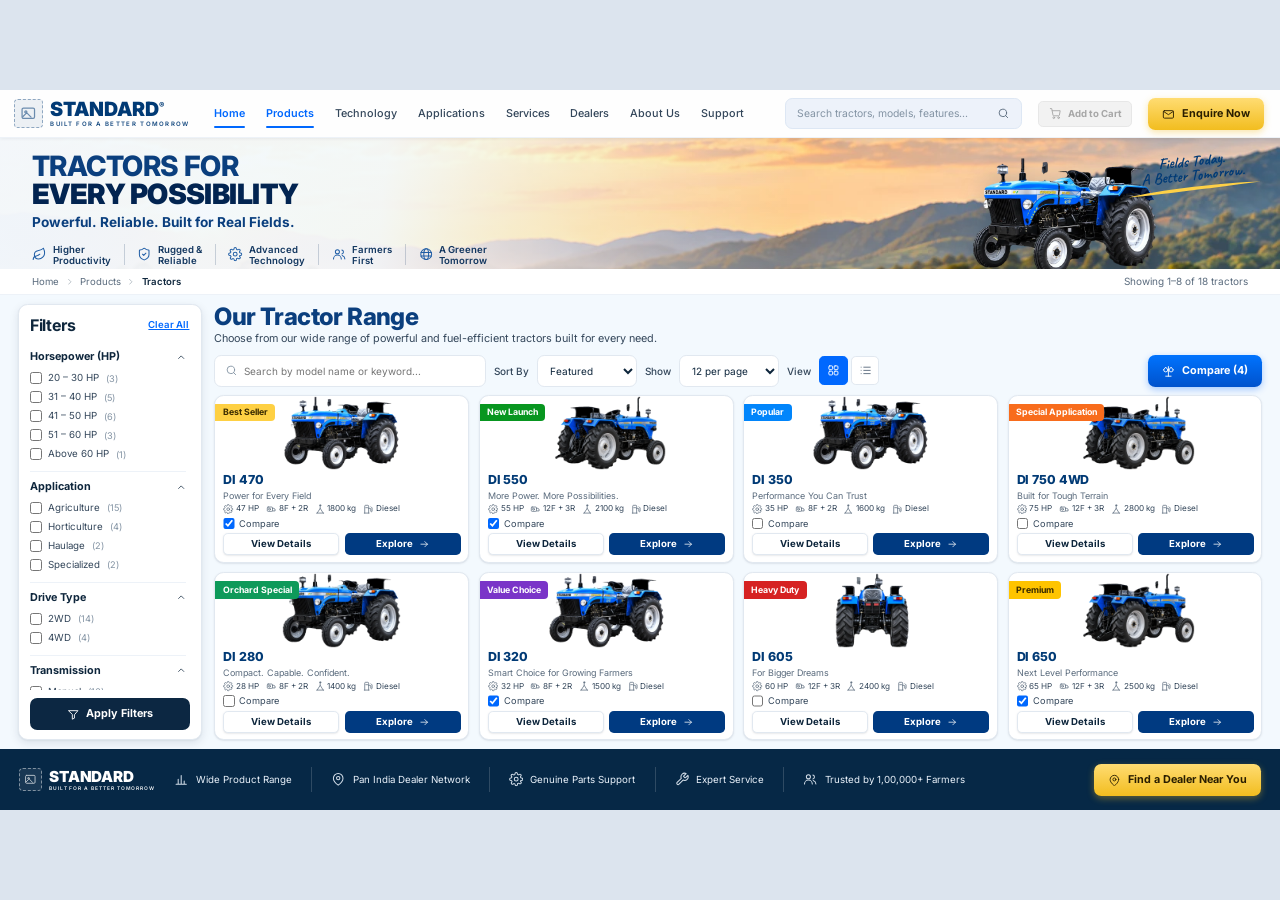
==== commit f1c32862: "UI/UX fixed" ====
--- a/index.html
+++ b/index.html
@@ -570,7 +570,7 @@
   <!-- ---- view strip ----------------------------------------------------- -->
   <div class="ov__strip">
     <div class="thumbstrip ov__thumbs">
-      <button class="thumb is-active" type="button" data-view="front"><span class="thumb__img"><img src="assets/img/product/front-thumb.png" alt=""></span><span class="thumb__label">Front View</span></button>
+      <button class="thumb is-active" type="button" data-view="front"><span class="thumb__img"><img src="assets/img/product/overview-thumb.webp" alt=""></span><span class="thumb__label">Front View</span></button>
       <button class="thumb" type="button" data-view="left"><span class="thumb__img"><img src="assets/img/product/left-thumb.webp" alt=""></span><span class="thumb__label">Side View</span></button>
       <button class="thumb" type="button" data-view="rear"><span class="thumb__img"><img src="assets/img/product/rear-thumb.webp" alt=""></span><span class="thumb__label">Rear View</span></button>
       <button class="thumb" type="button" data-view="top"><span class="thumb__img"><img src="assets/img/product/top-thumb.webp" alt=""></span><span class="thumb__label">Top View</span></button>
@@ -791,25 +791,29 @@
   <div class="dg__body">
 
     <!-- diagram canvas: real markers over the product render -->
-    <figure class="dg__canvas hotlayer" data-explode>
+    <figure class="dg__canvas" data-explode>
+      <div class="dg__media artfit"><div class="dg__frame artfit__in">
       <img class="dg__art" src="assets/img/product/cutaway.webp" alt="STANDARD DI 470 assembly diagram" decoding="async">
-      <span class="pin pin--1"  style="left:22%;top:23%"><b>1</b></span>
-      <span class="pin pin--2"  style="left:33%;top:12%"><b>2</b></span>
-      <span class="pin pin--3"  style="left:41%;top:10%"><b>3</b></span>
-      <span class="pin pin--4"  style="left:47%;top:30%"><b>4</b></span>
-      <span class="pin pin--5"  style="left:16%;top:44%"><b>5</b></span>
-      <span class="pin pin--6"  style="left:33%;top:42%"><b>6</b></span>
-      <span class="pin pin--7"  style="left:44%;top:50%"><b>7</b></span>
-      <span class="pin pin--8"  style="left:56%;top:47%"><b>8</b></span>
-      <span class="pin pin--9"  style="left:64%;top:40%"><b>9</b></span>
-      <span class="pin pin--10" style="left:62%;top:62%"><b>10</b></span>
-      <span class="pin pin--11" style="left:22%;top:74%"><b>11</b></span>
-      <span class="pin pin--12" style="left:49%;top:76%"><b>12</b></span>
-      <span class="pin pin--13" style="left:59%;top:12%"><b>13</b></span>
-      <span class="pin pin--14" style="left:76%;top:18%"><b>14</b></span>
-      <span class="pin pin--15" style="left:80%;top:35%"><b>15</b></span>
-      <span class="pin pin--16" style="left:52%;top:23%"><b>16</b></span>
-      <span class="pin pin--17" style="left:39%;top:63%"><b>17</b></span>
+      <div class="hotlayer">
+      <span class="pin pin--1" style="left:24%;top:35%"><b>1</b></span>
+      <span class="pin pin--2" style="left:28%;top:22%"><b>2</b></span>
+      <span class="pin pin--3" style="left:40%;top:20%"><b>3</b></span>
+      <span class="pin pin--4" style="left:42%;top:36%"><b>4</b></span>
+      <span class="pin pin--5" style="left:13%;top:52%"><b>5</b></span>
+      <span class="pin pin--6" style="left:29%;top:53%"><b>6</b></span>
+      <span class="pin pin--7" style="left:43%;top:53%"><b>7</b></span>
+      <span class="pin pin--8" style="left:59%;top:52%"><b>8</b></span>
+      <span class="pin pin--9" style="left:74%;top:46%"><b>9</b></span>
+      <span class="pin pin--10" style="left:66%;top:66%"><b>10</b></span>
+      <span class="pin pin--11" style="left:28%;top:78%"><b>11</b></span>
+      <span class="pin pin--12" style="left:79%;top:67%"><b>12</b></span>
+      <span class="pin pin--13" style="left:62%;top:24%"><b>13</b></span>
+      <span class="pin pin--14" style="left:80%;top:29%"><b>14</b></span>
+      <span class="pin pin--15" style="left:88%;top:47%"><b>15</b></span>
+      <span class="pin pin--16" style="left:51%;top:40%"><b>16</b></span>
+      <span class="pin pin--17" style="left:42%;top:66%"><b>17</b></span>
+      </div>
+      </div></div>
       <figcaption class="script dg__script">Powering<br>Progress<br>in Every Field
         <svg class="script__swoosh" viewBox="0 0 200 10" preserveAspectRatio="none"><path d="M2 8C40 2 150 1 198 5 150 6 40 9 2 8Z"/></svg>
       </figcaption>
@@ -855,7 +859,7 @@
   <div class="dg__cards">
     <article class="panel dg__card" style="--bar:#D62222">
       <div class="panel__bar"><i class="num">6</i> Engine Assembly</div>
-      <div class="dg__cardImg"><img src="assets/img/part/part-radiator.webp" alt="" decoding="async"></div>
+      <div class="dg__cardImg"><img src="assets/img/part/part-engine.webp" alt="" decoding="async"></div>
     </article>
     <article class="panel dg__card" style="--bar:#F2600C">
       <div class="panel__bar"><i class="num">8</i> Transmission Assembly</div>
@@ -863,7 +867,7 @@
     </article>
     <article class="panel dg__card" style="--bar:#0A6DF0">
       <div class="panel__bar"><i class="num">9</i> Hydraulic System</div>
-      <div class="dg__cardImg"><img src="assets/img/part/part-linkage.webp" alt="" decoding="async"></div>
+      <div class="dg__cardImg"><img src="assets/img/part/part-axle-rear.webp" alt="" decoding="async"></div>
     </article>
     <article class="panel dg__card" style="--bar:#12B23A">
       <div class="panel__bar"><i class="num">11</i> Front Axle Assembly</div>
@@ -871,7 +875,7 @@
     </article>
     <article class="panel dg__card" style="--bar:#7B2FD6">
       <div class="panel__bar"><i class="num">15</i> Three-Point Linkage</div>
-      <div class="dg__cardImg"><img src="assets/img/part/part-chassis.webp" alt="" decoding="async"></div>
+      <div class="dg__cardImg"><img src="assets/img/part/part-linkage.webp" alt="" decoding="async"></div>
     </article>
     <article class="panel dg__card" style="--bar:#E0A006">
       <div class="panel__bar"><i class="num">12</i> Wheel Assembly</div>
@@ -902,34 +906,25 @@
   <div class="dg__body">
 
     <figure class="dg__canvas sch__canvas">
-      <img class="dg__art" src="assets/img/product/left.webp" alt="STANDARD DI 470 systems schematic" decoding="async">
-
-      <!-- system routing: real SVG, colour-keyed to the legend -->
-      <svg class="sch__routes" viewBox="0 0 100 60" preserveAspectRatio="none" aria-hidden="true">
-        <g fill="none" stroke-width=".75" stroke-linecap="round" stroke-linejoin="round">
-          <path class="r-engine"       d="M27 40h7l3-6h6"/>
-          <path class="r-cooling"      d="M24 44v-8h5l3 3"/>
-          <path class="r-transmission" d="M37 44h11l4-4h6"/>
-          <path class="r-hydraulic"    d="M55 36h8l4-5h6"/>
-          <path class="r-fuel"         d="M33 28h11l3 5"/>
-          <path class="r-electrical"   d="M46 31h8l3 5"/>
-          <path class="r-controls"     d="M58 26h6l3 6"/>
-          <path class="r-air"          d="M30 27v-6h4v6"/>
-        </g>
-      </svg>
-
-      <span class="cal cal--air"    style="left:20%;top:16%">Air Intake</span>
-      <span class="cal cal--exh"    style="left:31%;top:11%">Exhaust</span>
-      <span class="cal cal--fuel"   style="left:43%;top:13%">Fuel System</span>
-      <span class="cal cal--op"     style="left:60%;top:10%">Operator Station</span>
-      <span class="cal cal--elec"   style="left:52%;top:33%">Electrical System</span>
-      <span class="cal cal--hyd"    style="left:79%;top:28%">Hydraulics<br>(3-Point Linkage)</span>
-      <span class="cal cal--eng"    style="left:16%;top:38%">Engine</span>
-      <span class="cal cal--cool"   style="left:13%;top:55%">Cooling System</span>
-      <span class="cal cal--clutch" style="left:34%;top:78%">Clutch</span>
-      <span class="cal cal--trans"  style="left:47%;top:86%">Transmission</span>
-      <span class="cal cal--faxle"  style="left:22%;top:90%">Front Axle</span>
-      <span class="cal cal--raxle"  style="left:66%;top:90%">Rear Axle</span>
+      <div class="dg__media artfit"><div class="dg__frame artfit__in">
+      <!-- The systems artwork carries the colour-keyed routing itself, so the
+           screen supplies the callouts and the legend beside it, not a second
+           set of pipes drawn over the first. -->
+      <img class="dg__art" src="assets/img/product/schematic.webp" alt="STANDARD DI 470 systems schematic" decoding="async">
+
+      <span class="cal cal--air"    style="left:19.1%;top:16.9%">Air Intake</span>
+      <span class="cal cal--exh"    style="left:33.2%;top:17.1%">Exhaust</span>
+      <span class="cal cal--fuel"   style="left:46.9%;top:19.5%">Fuel System</span>
+      <span class="cal cal--op"     style="left:71.3%;top:15.5%">Operator Station</span>
+      <span class="cal cal--elec"   style="left:60.9%;top:33.8%">Electrical System</span>
+      <span class="cal cal--hyd"    style="left:87.0%;top:32.8%">Hydraulics<br>(3-Point Linkage)</span>
+      <span class="cal cal--eng"    style="left:12.4%;top:35.9%">Engine</span>
+      <span class="cal cal--cool"   style="left:10.5%;top:46.2%">Cooling System</span>
+      <span class="cal cal--clutch" style="left:36.7%;top:70.2%">Clutch</span>
+      <span class="cal cal--trans"  style="left:48.7%;top:69.1%">Transmission</span>
+      <span class="cal cal--faxle"  style="left:29.2%;top:75.6%">Front Axle</span>
+      <span class="cal cal--raxle"  style="left:63.2%;top:74.9%">Rear Axle</span>
+      </div></div>
 
       <figcaption class="script dg__script">Powering<br>Progress<br>in Every Field
         <svg class="script__swoosh" viewBox="0 0 200 10" preserveAspectRatio="none"><path d="M2 8C40 2 150 1 198 5 150 6 40 9 2 8Z"/></svg>
@@ -954,7 +949,7 @@
   <div class="dg__cards sch__cards">
     <article class="panel dg__card sch__card" style="--bar:var(--sys-engine)">
       <div class="panel__bar"><svg class="i i--sm"><use href="#i-engine"></use></svg> Engine System</div>
-      <div class="sch__cardImg"><img src="assets/img/part/part-radiator.webp" alt="" decoding="async"></div>
+      <div class="sch__cardImg"><img src="assets/img/part/part-engine.webp" alt="" decoding="async"></div>
       <ul class="dotlist sch__list">
         <li>3 Cylinder, 4 Stroke</li><li>2933 cc, 47 HP @ 2000 RPM</li>
         <li>Inline Injection Pump</li><li>Dry Type Air Cleaner</li>
@@ -978,7 +973,7 @@
     </article>
     <article class="panel dg__card sch__card" style="--bar:var(--sys-fuel)">
       <div class="panel__bar"><svg class="i i--sm"><use href="#i-fuel"></use></svg> Fuel System</div>
-      <div class="sch__cardImg"><img src="assets/img/part/part-chassis.webp" alt="" decoding="async"></div>
+      <div class="sch__cardImg"><img src="assets/img/part/part-fueltank.webp" alt="" decoding="async"></div>
       <ul class="dotlist sch__list">
         <li>Fuel Tank Capacity 60 Litres</li><li>Inline Injection System</li>
         <li>Fuel Filter with Water Separator</li><li>Reliable for Long Hours</li>
@@ -994,7 +989,7 @@
     </article>
     <article class="panel dg__card sch__card" style="--bar:var(--sys-electrical)">
       <div class="panel__bar"><svg class="i i--sm"><use href="#i-bolt"></use></svg> Electrical System</div>
-      <div class="sch__cardImg"><img src="assets/img/part/part-cab.webp" alt="" decoding="async"></div>
+      <div class="sch__cardImg"><img src="assets/img/part/part-battery.webp" alt="" decoding="async"></div>
       <ul class="dotlist sch__list">
         <li>12V, 75Ah Battery</li><li>Alternator</li>
         <li>Lights, Indicators, Horn</li><li>Safety Start System</li>
@@ -1024,55 +1019,44 @@
 
     <figure class="panel dw__view">
       <figcaption class="dw__cap">FRONT VIEW</figcaption>
-      <div class="dw__art"><img src="assets/img/part/bp-front.webp" alt="Front view blueprint" decoding="async">
-        <svg class="dw__dims" viewBox="0 0 100 100" preserveAspectRatio="none" aria-hidden="true">
-          <g class="dl"><path d="M9 14V86M7.6 15.4 9 14l1.4 1.4M7.6 84.6 9 86l1.4-1.4"/></g>
-          <g class="dl"><path d="M26 92h48M27.4 90.6 26 92l1.4 1.4M72.6 90.6 74 92l-1.4 1.4"/></g>
-          <g class="dl"><path d="M17 97h66M18.4 95.6 17 97l1.4 1.4M81.6 95.6 83 97l-1.4 1.4"/></g>
-        </svg>
-        <span class="dv" style="left:8%;top:44%"><b>2160</b><i>(Overall Height)</i></span>
-        <span class="dv" style="left:50%;top:82%"><b>1580</b><i>(Front Track Width)</i></span>
-        <span class="dv" style="left:50%;top:95%"><b>1980</b><i>(Overall Width)</i></span>
+      <div class="dw__art artfit"><div class="dw__frame artfit__in" style="--ar:.867">
+          <img src="assets/img/part/bp-front.webp" alt="Front view blueprint" decoding="async">
+        </div>
+        <span class="dv dv--tl"><b>2160</b><i>Overall Height</i></span>
+        <span class="dv dv--br"><b>1980</b><i>Overall Width</i></span>
+        <span class="dv dv--bl"><b>1580</b><i>Front Track</i></span>
       </div>
     </figure>
 
     <figure class="panel dw__view dw__view--side">
       <figcaption class="dw__cap">SIDE VIEW (LEFT)</figcaption>
-      <div class="dw__art"><img src="assets/img/part/bp-side.webp" alt="Side view blueprint" decoding="async">
-        <svg class="dw__dims" viewBox="0 0 100 100" preserveAspectRatio="none" aria-hidden="true">
-          <g class="dl"><path d="M88 22V84M86.6 23.4 88 22l1.4 1.4M86.6 82.6 88 84l1.4-1.4"/></g>
-          <g class="dl"><path d="M28 90h44M29.4 88.6 28 90l1.4 1.4M70.6 88.6 72 90l-1.4 1.4"/></g>
-          <g class="dl"><path d="M8 96h84M9.4 94.6 8 96l1.4 1.4M90.6 94.6 92 96l-1.4 1.4"/></g>
-        </svg>
-        <span class="dv" style="left:92%;top:42%"><b>1340</b><i>(Steering Wheel)</i></span>
-        <span class="dv" style="left:12%;top:81%"><b>850</b></span>
-        <span class="dv" style="left:50%;top:81%"><b>2180</b><i>(Wheelbase)</i></span>
-        <span class="dv" style="left:82%;top:81%"><b>1175</b></span>
-        <span class="dv" style="left:50%;top:95%"><b>4205</b><i>(Overall Length)</i></span>
+      <div class="dw__art artfit"><div class="dw__frame artfit__in" style="--ar:1.992">
+          <img src="assets/img/part/bp-side.webp" alt="Side view blueprint" decoding="async">
+        </div>
+        <span class="dv dv--tl"><b>1340</b><i>Height to Steering Wheel</i></span>
+        <span class="dv dv--bl"><b>2180</b><i>Wheelbase</i></span>
+        <span class="dv dv--br"><b>4205</b><i>Overall Length</i></span>
       </div>
     </figure>
 
     <figure class="panel dw__view">
       <figcaption class="dw__cap">REAR VIEW</figcaption>
-      <div class="dw__art"><img src="assets/img/part/bp-rear.webp" alt="Rear view blueprint" decoding="async">
-        <svg class="dw__dims" viewBox="0 0 100 100" preserveAspectRatio="none" aria-hidden="true">
-          <g class="dl"><path d="M28 92h44M29.4 90.6 28 92l1.4 1.4M70.6 90.6 72 92l-1.4 1.4"/></g>
-          <g class="dl"><path d="M17 97h66M18.4 95.6 17 97l1.4 1.4M81.6 95.6 83 97l-1.4 1.4"/></g>
-        </svg>
-        <span class="dv" style="left:50%;top:82%"><b>1670</b><i>(Rear Track Width)</i></span>
-        <span class="dv" style="left:50%;top:95%"><b>1980</b><i>(Overall Width)</i></span>
+      <div class="dw__art artfit"><div class="dw__frame artfit__in" style="--ar:1.099">
+          <img src="assets/img/part/bp-rear.webp" alt="Rear view blueprint" decoding="async">
+        </div>
+        <span class="dv dv--tl"><b>410</b><i>Ground Clearance</i></span>
+        <span class="dv dv--bl"><b>1670</b><i>Rear Track</i></span>
+        <span class="dv dv--br"><b>1980</b><i>Overall Width</i></span>
       </div>
     </figure>
 
     <figure class="panel dw__view dw__view--top">
       <figcaption class="dw__cap">TOP VIEW</figcaption>
-      <div class="dw__art"><img src="assets/img/part/bp-top.webp" alt="Top view blueprint" decoding="async">
-        <svg class="dw__dims" viewBox="0 0 100 100" preserveAspectRatio="none" aria-hidden="true">
-          <g class="dl"><path d="M90 14V86M88.6 15.4 90 14l1.4 1.4M88.6 84.6 90 86l1.4-1.4"/></g>
-          <g class="dl"><path d="M14 94h72M15.4 92.6 14 94l1.4 1.4M84.6 92.6 86 94l-1.4 1.4"/></g>
-        </svg>
-        <span class="dv" style="left:80%;top:44%"><b>1980</b><i>(Overall Width)</i></span>
-        <span class="dv" style="left:50%;top:97%"><b>4205</b><i>(Overall Length)</i></span>
+      <div class="dw__art artfit"><div class="dw__frame artfit__in" style="--ar:1.712">
+          <img src="assets/img/part/bp-top.webp" alt="Top view blueprint" decoding="async">
+        </div>
+        <span class="dv dv--tl"><b>1980</b><i>Overall Width</i></span>
+        <span class="dv dv--br"><b>4205</b><i>Overall Length</i></span>
       </div>
     </figure>
 
@@ -1101,13 +1085,13 @@
       <div class="panel__head"><span class="panel__title">DETAILED VIEWS</span></div>
       <div class="panel__body dw__detailGrid">
         <figure><figcaption>FRONT AXLE (SECTION)</figcaption>
-          <span class="dw__mini"><img src="assets/img/part/part-front-axle.webp" alt="" decoding="async"></span>
+          <span class="dw__mini"><img src="assets/img/part/bp-axle.webp" alt="" decoding="async"></span>
           <span class="dw__miniDim"><b>1580</b><i>(Track Width)</i></span></figure>
         <figure><figcaption>REAR HITCH (3-POINT LINKAGE)</figcaption>
-          <span class="dw__mini"><img src="assets/img/part/part-linkage.webp" alt="" decoding="async"></span>
+          <span class="dw__mini"><img src="assets/img/part/bp-hitch.webp" alt="" decoding="async"></span>
           <span class="dw__miniDim"><b>610 &ndash; 915</b><i>(Adjustable)</i></span></figure>
         <figure><figcaption>TYRE DIMENSIONS</figcaption>
-          <span class="dw__mini"><img src="assets/img/part/part-wheel.webp" alt="" decoding="async"></span>
+          <span class="dw__mini"><img src="assets/img/part/bp-tyres.webp" alt="" decoding="async"></span>
           <span class="dw__miniDim"><b>7.50&ndash;16 / 16.9&ndash;28</b><i>(Front / Rear)</i></span></figure>
       </div>
     </div>
@@ -1138,32 +1122,35 @@
       <svg class="script__swoosh" viewBox="0 0 200 10" preserveAspectRatio="none"><path d="M2 8C40 2 150 1 198 5 150 6 40 9 2 8Z"/></svg>
     </div>
 
-    <img class="ht__art" data-view-target src="assets/img/product/front-left.webp" alt="STANDARD DI 470 exterior" decoding="async">
-
-    <div class="hotlayer">
-      <button class="hotspot" type="button" style="left:41%;top:22%" data-title="Exhaust" data-img="assets/img/product/grille-thumb.webp"
-              data-text="High-mount exhaust keeps emissions clear of the operator and holds noise down through long shifts.">
-        <span class="hotspot__dot"><svg class="i"><use href="#i-plus"></use></svg></span>
-        <span class="hotspot__note"><b>Exhaust</b><span>High performance, low noise</span></span>
-      </button>
-      <button class="hotspot" type="button" data-side="left" style="left:33%;top:29%" data-title="Air Cleaner" data-img="assets/img/part/part-radiator.webp"
-              data-text="Dry-type air cleaner with pre-cleaner keeps dust out of the engine for longer life in dry field conditions."><span class="hotspot__dot"><svg class="i"><use href="#i-plus"></use></svg></span></button>
-      <button class="hotspot" type="button" data-side="left" style="left:34%;top:49%" data-title="Front Grille" data-img="assets/img/part/part-radiator.webp"
-              data-text="Stylish, rugged grille protects the radiator core while channelling clean air for efficient cooling.">
-        <span class="hotspot__dot"><svg class="i"><use href="#i-plus"></use></svg></span>
-        <span class="hotspot__note"><b>Front Grille</b><span>Stylish &amp; rugged design</span></span>
-      </button>
-      <button class="hotspot" type="button" style="left:47%;top:52%" data-title="Engine Bay" data-img="assets/img/part/part-gearbox.webp"
-              data-text="47 HP direct-injection engine mounted for easy service access and balanced weight distribution."><span class="hotspot__dot"><svg class="i"><use href="#i-plus"></use></svg></span></button>
-      <button class="hotspot" type="button" style="left:70%;top:38%" data-title="Fender &amp; ROPS" data-img="assets/img/part/part-cab.webp"
-              data-text="Wide fenders and a foldable roll-over protection structure keep the operator protected in every condition."><span class="hotspot__dot"><svg class="i"><use href="#i-plus"></use></svg></span></button>
-      <button class="hotspot" type="button" style="left:78%;top:58%" data-title="Rear Tyre" data-img="assets/img/product/rear-thumb.webp"
-              data-text="16.9 &ndash; 28 rear tyres deliver better traction and higher productivity in wet, loose and tilled soil.">
-        <span class="hotspot__dot"><svg class="i"><use href="#i-plus"></use></svg></span>
-        <span class="hotspot__note"><b>Rear Tyre</b><span>Better traction for higher productivity</span></span>
-      </button>
-      <button class="hotspot" type="button" data-side="left" style="left:36%;top:70%" data-title="Front Tyre" data-img="assets/img/product/front-thumb.webp"
-              data-text="7.50 &ndash; 16 front tyres give precise steering response and a stable footprint on uneven ground."><span class="hotspot__dot"><svg class="i"><use href="#i-plus"></use></svg></span></button>
+    <div class="ht__media artfit">
+      <div class="ht__frame artfit__in">
+        <img class="ht__art" data-view-target src="assets/img/product/front-left.webp" alt="STANDARD DI 470 exterior" decoding="async">
+        <div class="hotlayer">
+          <button class="hotspot" type="button" style="left:28%;top:8%" data-title="Exhaust" data-img="assets/img/part/part-exhaust.webp"
+                  data-text="High-mount exhaust keeps emissions clear of the operator and holds noise down through long shifts.">
+            <span class="hotspot__dot"><svg class="i"><use href="#i-plus"></use></svg></span>
+            <span class="hotspot__note"><b>Exhaust</b><span>High performance, low noise</span></span>
+          </button>
+          <button class="hotspot" type="button" data-side="left" style="left:17%;top:16%" data-title="Air Cleaner" data-img="assets/img/part/part-aircleaner.webp"
+                  data-text="Dry-type air cleaner with pre-cleaner keeps dust out of the engine for longer life in dry field conditions."><span class="hotspot__dot"><svg class="i"><use href="#i-plus"></use></svg></span></button>
+          <button class="hotspot" type="button" data-side="left" style="left:16%;top:43%" data-title="Front Grille" data-img="assets/img/product/grille.webp"
+                  data-text="Stylish, rugged grille protects the radiator core while channelling clean air for efficient cooling.">
+            <span class="hotspot__dot"><svg class="i"><use href="#i-plus"></use></svg></span>
+            <span class="hotspot__note"><b>Front Grille</b><span>Stylish &amp; rugged design</span></span>
+          </button>
+          <button class="hotspot" type="button" style="left:43%;top:47%" data-title="Engine Bay" data-img="assets/img/part/part-engine.webp"
+                  data-text="47 HP direct-injection engine mounted for easy service access and balanced weight distribution."><span class="hotspot__dot"><svg class="i"><use href="#i-plus"></use></svg></span></button>
+          <button class="hotspot" type="button" style="left:74%;top:26%" data-title="Fender &amp; ROPS" data-img="assets/img/part/part-cab.webp"
+                  data-text="Wide fenders and a foldable roll-over protection structure keep the operator protected in every condition."><span class="hotspot__dot"><svg class="i"><use href="#i-plus"></use></svg></span></button>
+          <button class="hotspot" type="button" data-side="left" style="left:86%;top:60%" data-title="Rear Tyre" data-img="assets/img/part/part-wheel.webp"
+                  data-text="16.9 &ndash; 28 rear tyres deliver better traction and higher productivity in wet, loose and tilled soil.">
+            <span class="hotspot__dot"><svg class="i"><use href="#i-plus"></use></svg></span>
+            <span class="hotspot__note"><b>Rear Tyre</b><span>Better traction for higher productivity</span></span>
+          </button>
+          <button class="hotspot" type="button" data-side="left" style="left:10%;top:74%" data-title="Front Tyre" data-img="assets/img/part/part-wheel.webp"
+                  data-text="7.50 &ndash; 16 front tyres give precise steering response and a stable footprint on uneven ground."><span class="hotspot__dot"><svg class="i"><use href="#i-plus"></use></svg></span></button>
+        </div>
+      </div>
     </div>
 
     <div class="ctrlstack ht__ctrl">
@@ -1222,44 +1209,47 @@
       <svg class="script__swoosh" viewBox="0 0 200 10" preserveAspectRatio="none"><path d="M2 8C40 2 150 1 198 5 150 6 40 9 2 8Z"/></svg>
     </div>
 
-    <img class="ht__art ht__art--wide" data-view-target src="assets/img/product/engine.webp" alt="STANDARD DI 470 engine" decoding="async">
-
-    <div class="hotlayer">
-      <button class="hotspot" type="button" style="left:56%;top:17%" data-title="Exhaust" data-img="assets/img/product/grille-thumb.webp"
-              data-text="Efficient emission control with a high-mount silencer that keeps the working area clear.">
-        <span class="hotspot__dot"><svg class="i"><use href="#i-plus"></use></svg></span>
-        <span class="hotspot__note"><b>Exhaust</b><span>Efficient emission control</span></span>
-      </button>
-      <button class="hotspot" type="button" style="left:36%;top:26%" data-title="Air Cleaner" data-img="assets/img/part/part-radiator.webp"
-              data-text="Dry-type air cleaner with pre-cleaner: cleaner air in, longer engine life out.">
-        <span class="hotspot__dot"><svg class="i"><use href="#i-plus"></use></svg></span>
-        <span class="hotspot__note"><b>Air Cleaner</b><span>Cleaner air, longer engine life</span></span>
-      </button>
-      <button class="hotspot" type="button" data-side="left" style="left:26%;top:46%" data-title="Radiator" data-img="assets/img/part/part-radiator.webp"
-              data-text="High-efficiency radiator with forced water circulation keeps the engine cool even in harsh conditions.">
-        <span class="hotspot__dot"><svg class="i"><use href="#i-plus"></use></svg></span>
-        <span class="hotspot__note"><b>Radiator</b><span>Keeps engine cool even in harsh conditions</span></span>
-      </button>
-      <button class="hotspot" type="button" style="left:43%;top:53%" data-title="Engine Block" data-img="assets/img/part/part-gearbox.webp"
-              data-text="Robust cast block, 3 cylinders, 2933 cc, tuned for high torque at low revs.">
-        <span class="hotspot__dot"><svg class="i"><use href="#i-plus"></use></svg></span>
-        <span class="hotspot__note"><b>Engine Block</b><span>Robust and durable design</span></span>
-      </button>
-      <button class="hotspot" type="button" style="left:55%;top:47%" data-title="Fuel Injection Pump" data-img="assets/img/part/part-chassis.webp"
-              data-text="Inline injection pump delivers precise fuel metering for better mileage and lower running cost.">
-        <span class="hotspot__dot"><svg class="i"><use href="#i-plus"></use></svg></span>
-        <span class="hotspot__note"><b>Fuel Injection Pump</b><span>Precise fuel delivery for better mileage</span></span>
-      </button>
-      <button class="hotspot" type="button" style="left:56%;top:61%" data-title="Alternator" data-img="assets/img/part/part-cab.webp"
-              data-text="Reliable power supply for lights, indicators and electrical accessories.">
-        <span class="hotspot__dot"><svg class="i"><use href="#i-plus"></use></svg></span>
-        <span class="hotspot__note"><b>Alternator</b><span>Reliable power supply</span></span>
-      </button>
-      <button class="hotspot" type="button" data-side="left" style="left:44%;top:70%" data-title="Oil Filter" data-img="assets/img/part/part-gearbox.webp"
-              data-text="Full-flow oil filter keeps lubricant clean for longer engine life between services.">
-        <span class="hotspot__dot"><svg class="i"><use href="#i-plus"></use></svg></span>
-        <span class="hotspot__note"><b>Oil Filter</b><span>Cleaner oil for longer engine life</span></span>
-      </button>
+    <div class="ht__media artfit">
+      <div class="ht__frame artfit__in">
+        <img class="ht__art ht__art--wide" data-view-target src="assets/img/product/engine.webp" alt="STANDARD DI 470 engine" decoding="async">
+        <div class="hotlayer">
+          <button class="hotspot" type="button" style="left:55%;top:12%" data-title="Exhaust" data-img="assets/img/part/part-exhaust.webp"
+                  data-text="Efficient emission control with a high-mount silencer that keeps the working area clear.">
+            <span class="hotspot__dot"><svg class="i"><use href="#i-plus"></use></svg></span>
+            <span class="hotspot__note"><b>Exhaust</b><span>Efficient emission control</span></span>
+          </button>
+          <button class="hotspot" type="button" data-side="left" style="left:34%;top:26%" data-title="Air Cleaner" data-img="assets/img/part/part-aircleaner.webp"
+                  data-text="Dry-type air cleaner with pre-cleaner: cleaner air in, longer engine life out.">
+            <span class="hotspot__dot"><svg class="i"><use href="#i-plus"></use></svg></span>
+            <span class="hotspot__note"><b>Air Cleaner</b><span>Cleaner air, longer engine life</span></span>
+          </button>
+          <button class="hotspot" type="button" data-side="left" style="left:29%;top:49%" data-title="Radiator" data-img="assets/img/part/part-radiator.webp"
+                  data-text="High-efficiency radiator with forced water circulation keeps the engine cool even in harsh conditions.">
+            <span class="hotspot__dot"><svg class="i"><use href="#i-plus"></use></svg></span>
+            <span class="hotspot__note"><b>Radiator</b><span>Keeps engine cool even in harsh conditions</span></span>
+          </button>
+          <button class="hotspot" type="button" style="left:44%;top:53%" data-title="Engine Block" data-img="assets/img/part/part-engine.webp"
+                  data-text="Robust cast block, 3 cylinders, 2933 cc, tuned for high torque at low revs.">
+            <span class="hotspot__dot"><svg class="i"><use href="#i-plus"></use></svg></span>
+            <span class="hotspot__note"><b>Engine Block</b><span>Robust and durable design</span></span>
+          </button>
+          <button class="hotspot" type="button" style="left:52%;top:38%" data-title="Fuel Injection Pump" data-img="assets/img/part/part-engine.webp"
+                  data-text="Inline injection pump delivers precise fuel metering for better mileage and lower running cost.">
+            <span class="hotspot__dot"><svg class="i"><use href="#i-plus"></use></svg></span>
+            <span class="hotspot__note"><b>Fuel Injection Pump</b><span>Precise fuel delivery for better mileage</span></span>
+          </button>
+          <button class="hotspot" type="button" style="left:58%;top:62%" data-title="Alternator" data-img="assets/img/part/part-battery.webp"
+                  data-text="Reliable power supply for lights, indicators and electrical accessories.">
+            <span class="hotspot__dot"><svg class="i"><use href="#i-plus"></use></svg></span>
+            <span class="hotspot__note"><b>Alternator</b><span>Reliable power supply</span></span>
+          </button>
+          <button class="hotspot" type="button" data-side="left" style="left:46%;top:63%" data-title="Oil Filter" data-img="assets/img/part/part-engine.webp"
+                  data-text="Full-flow oil filter keeps lubricant clean for longer engine life between services.">
+            <span class="hotspot__dot"><svg class="i"><use href="#i-plus"></use></svg></span>
+            <span class="hotspot__note"><b>Oil Filter</b><span>Cleaner oil for longer engine life</span></span>
+          </button>
+        </div>
+      </div>
     </div>
 
     <aside class="panel sidepane ht__side">
@@ -1311,49 +1301,52 @@
       <svg class="script__swoosh" viewBox="0 0 200 10" preserveAspectRatio="none"><path d="M2 8C40 2 150 1 198 5 150 6 40 9 2 8Z"/></svg>
     </div>
 
-    <img class="ht__art ht__art--wide" data-view-target src="assets/img/product/operator.webp" alt="STANDARD DI 470 operator station" decoding="async">
-
-    <div class="hotlayer">
-      <button class="hotspot" type="button" style="left:66%;top:20%" data-title="Rear View Mirror" data-img="assets/img/part/part-cab.webp"
-              data-text="Wide-angle mirror gives a clear view of the implement and trailer for safer operations.">
-        <span class="hotspot__dot"><svg class="i"><use href="#i-plus"></use></svg></span>
-        <span class="hotspot__note"><b>Rear View Mirror</b><span>Wide view for safer operations</span></span>
-      </button>
-      <button class="hotspot" type="button" data-side="left" style="left:43%;top:31%" data-title="Instrument Cluster" data-img="assets/img/part/part-cab.webp"
-              data-text="Clear, easy-to-read analogue and digital display for speed, RPM, fuel and service alerts.">
-        <span class="hotspot__dot"><svg class="i"><use href="#i-plus"></use></svg></span>
-        <span class="hotspot__note"><b>Instrument Cluster</b><span>Clear, easy-to-read display for better control</span></span>
-      </button>
-      <button class="hotspot" type="button" style="left:57%;top:41%" data-title="Steering Wheel" data-img="assets/img/part/part-front-axle.webp"
-              data-text="Ergonomic steering wheel with a comfortable grip and optional power steering for effortless turning.">
-        <span class="hotspot__dot"><svg class="i"><use href="#i-plus"></use></svg></span>
-        <span class="hotspot__note"><b>Steering Wheel</b><span>Ergonomic design for comfortable grip</span></span>
-      </button>
-      <button class="hotspot" type="button" data-side="left" style="left:32%;top:45%" data-title="Gear Lever" data-img="assets/img/part/part-gearbox.webp"
-              data-text="Smooth, precise shifting across 8 forward and 2 reverse gears with a sliding-mesh gearbox.">
-        <span class="hotspot__dot"><svg class="i"><use href="#i-plus"></use></svg></span>
-        <span class="hotspot__note"><b>Gear Lever</b><span>Smooth &amp; precise shifting</span></span>
-      </button>
-      <button class="hotspot" type="button" style="left:66%;top:52%" data-title="PTO Lever" data-img="assets/img/part/part-linkage.webp"
-              data-text="Independent PTO engagement makes running multiple implements quick and simple.">
-        <span class="hotspot__dot"><svg class="i"><use href="#i-plus"></use></svg></span>
-        <span class="hotspot__note"><b>PTO Lever</b><span>Easy engagement for multiple implements</span></span>
-      </button>
-      <button class="hotspot" type="button" data-side="left" style="left:34%;top:68%" data-title="Foot Pedals" data-img="assets/img/part/part-chassis.webp"
-              data-text="Well-spaced clutch and brake pedals reduce fatigue over a long working day.">
-        <span class="hotspot__dot"><svg class="i"><use href="#i-plus"></use></svg></span>
-        <span class="hotspot__note"><b>Foot Pedals</b><span>Well-spaced pedals for ease of use</span></span>
-      </button>
-      <button class="hotspot" type="button" style="left:70%;top:66%" data-title="Hydraulic Control Lever" data-img="assets/img/part/part-linkage.webp"
-              data-text="Position and draft control levers sit within easy reach for quick, accurate implement adjustment.">
-        <span class="hotspot__dot"><svg class="i"><use href="#i-plus"></use></svg></span>
-        <span class="hotspot__note"><b>Hydraulic Control Lever</b><span>Conveniently placed for quick operation</span></span>
-      </button>
-      <button class="hotspot" type="button" style="left:52%;top:76%" data-title="Comfortable Seat" data-img="assets/img/part/part-cab.webp"
-              data-text="Adjustable cushioned seat with lumbar support, tuned for long hours in the field.">
-        <span class="hotspot__dot"><svg class="i"><use href="#i-plus"></use></svg></span>
-        <span class="hotspot__note"><b>Comfortable Seat</b><span>Adjustable seat with cushion for long hours</span></span>
-      </button>
+    <div class="ht__media artfit">
+      <div class="ht__frame artfit__in">
+        <img class="ht__art ht__art--wide" data-view-target src="assets/img/product/operator.webp" alt="STANDARD DI 470 operator station" decoding="async">
+        <div class="hotlayer">
+          <button class="hotspot" type="button" style="left:68.7%;top:18.8%" data-title="Rear View Mirror" data-img="assets/img/part/part-cab.webp"
+                  data-text="Wide-angle mirror gives a clear view of the implement and trailer for safer operations.">
+            <span class="hotspot__dot"><svg class="i"><use href="#i-plus"></use></svg></span>
+            <span class="hotspot__note"><b>Rear View Mirror</b><span>Wide view for safer operations</span></span>
+          </button>
+          <button class="hotspot" type="button" data-side="left" style="left:44.7%;top:27.8%" data-title="Instrument Cluster" data-img="assets/img/part/part-cab.webp"
+                  data-text="Clear, easy-to-read analogue and digital display for speed, RPM, fuel and service alerts.">
+            <span class="hotspot__dot"><svg class="i"><use href="#i-plus"></use></svg></span>
+            <span class="hotspot__note"><b>Instrument Cluster</b><span>Clear, easy-to-read display for better control</span></span>
+          </button>
+          <button class="hotspot" type="button" style="left:59.1%;top:37.1%" data-title="Steering Wheel" data-img="assets/img/part/part-cab.webp"
+                  data-text="Ergonomic steering wheel with a comfortable grip and optional power steering for effortless turning.">
+            <span class="hotspot__dot"><svg class="i"><use href="#i-plus"></use></svg></span>
+            <span class="hotspot__note"><b>Steering Wheel</b><span>Ergonomic design for comfortable grip</span></span>
+          </button>
+          <button class="hotspot" type="button" data-side="left" style="left:33.1%;top:39.7%" data-title="Gear Lever" data-img="assets/img/part/part-gearbox.webp"
+                  data-text="Smooth, precise shifting across 8 forward and 2 reverse gears with a sliding-mesh gearbox.">
+            <span class="hotspot__dot"><svg class="i"><use href="#i-plus"></use></svg></span>
+            <span class="hotspot__note"><b>Gear Lever</b><span>Smooth &amp; precise shifting</span></span>
+          </button>
+          <button class="hotspot" type="button" style="left:68.0%;top:46.2%" data-title="PTO Lever" data-img="assets/img/part/part-linkage.webp"
+                  data-text="Independent PTO engagement makes running multiple implements quick and simple.">
+            <span class="hotspot__dot"><svg class="i"><use href="#i-plus"></use></svg></span>
+            <span class="hotspot__note"><b>PTO Lever</b><span>Easy engagement for multiple implements</span></span>
+          </button>
+          <button class="hotspot" type="button" data-side="left" style="left:34.6%;top:60.6%" data-title="Foot Pedals" data-img="assets/img/part/part-chassis.webp"
+                  data-text="Well-spaced clutch and brake pedals reduce fatigue over a long working day.">
+            <span class="hotspot__dot"><svg class="i"><use href="#i-plus"></use></svg></span>
+            <span class="hotspot__note"><b>Foot Pedals</b><span>Well-spaced pedals for ease of use</span></span>
+          </button>
+          <button class="hotspot" type="button" style="left:71.3%;top:58.2%" data-title="Hydraulic Control Lever" data-img="assets/img/part/part-linkage.webp"
+                  data-text="Position and draft control levers sit within easy reach for quick, accurate implement adjustment.">
+            <span class="hotspot__dot"><svg class="i"><use href="#i-plus"></use></svg></span>
+            <span class="hotspot__note"><b>Hydraulic Control Lever</b><span>Conveniently placed for quick operation</span></span>
+          </button>
+          <button class="hotspot" type="button" data-side="left" style="left:52.7%;top:66.2%" data-title="Comfortable Seat" data-img="assets/img/part/part-cab.webp"
+                  data-text="Adjustable cushioned seat with lumbar support, tuned for long hours in the field.">
+            <span class="hotspot__dot"><svg class="i"><use href="#i-plus"></use></svg></span>
+            <span class="hotspot__note"><b>Comfortable Seat</b><span>Adjustable seat with cushion for long hours</span></span>
+          </button>
+        </div>
+      </div>
     </div>
 
     <aside class="panel sidepane ht__side">
@@ -1404,39 +1397,42 @@
       <p class="ht__copy">The STANDARD DI 470 comes with a robust and reliable hydraulic system, designed to deliver superior lifting capacity, smooth control and versatility for a wide range of implements.</p>
     </header>
 
-    <img class="ht__art ht__art--wide" data-view-target src="assets/img/product/hydraulics.webp" alt="STANDARD DI 470 hydraulics" decoding="async">
-
-    <div class="hotlayer">
-      <button class="hotspot" type="button" data-side="left" style="left:46%;top:21%" data-title="Top Link" data-img="assets/img/part/part-linkage.webp"
-              data-text="Adjustable top link sets implement pitch precisely for different tools and soil conditions.">
-        <span class="hotspot__dot"><svg class="i"><use href="#i-plus"></use></svg></span>
-        <span class="hotspot__note"><b>Top Link</b><span>Adjustable for different implements</span></span>
-      </button>
-      <button class="hotspot" type="button" style="left:58%;top:27%" data-title="Hydraulic Control Valve" data-img="assets/img/part/part-linkage.webp"
-              data-text="Position and draft control valve for smooth, precise implement handling in every pass.">
-        <span class="hotspot__dot"><svg class="i"><use href="#i-plus"></use></svg></span>
-        <span class="hotspot__note"><b>Hydraulic Control Valve</b><span>Smooth and precise implement control</span></span>
-      </button>
-      <button class="hotspot" type="button" data-side="left" style="left:38%;top:45%" data-title="Lift Arms" data-img="assets/img/part/part-linkage.webp"
-              data-text="Heavy-duty lift arms rated for 1500 kg at the lower links.">
-        <span class="hotspot__dot"><svg class="i"><use href="#i-plus"></use></svg></span>
-        <span class="hotspot__note"><b>Lift Arms</b><span>Strong and durable for heavy implements</span></span>
-      </button>
-      <button class="hotspot" type="button" style="left:60%;top:45%" data-title="Quick Couplers" data-img="assets/img/part/part-gearbox.webp"
-              data-text="Dual remote valves with quick couplers make connecting hydraulic implements a one-hand job.">
-        <span class="hotspot__dot"><svg class="i"><use href="#i-plus"></use></svg></span>
-        <span class="hotspot__note"><b>Quick Couplers</b><span>Easy connection for hydraulic implements</span></span>
-      </button>
-      <button class="hotspot" type="button" style="left:52%;top:66%" data-title="PTO &amp; Hydraulic Integration" data-img="assets/img/part/part-gearbox.webp"
-              data-text="Independent PTO works alongside the hydraulics so multi-implement operations stay efficient.">
-        <span class="hotspot__dot"><svg class="i"><use href="#i-plus"></use></svg></span>
-        <span class="hotspot__note"><b>PTO &amp; Hydraulic Integration</b><span>Designed for efficient multi-implement usage</span></span>
-      </button>
-      <button class="hotspot" type="button" data-side="left" style="left:38%;top:80%" data-title="Lower Link Arms" data-img="assets/img/part/part-linkage.webp"
-              data-text="Category II lower links, heavy-duty and adjustable for a wide range of attachments.">
-        <span class="hotspot__dot"><svg class="i"><use href="#i-plus"></use></svg></span>
-        <span class="hotspot__note"><b>Lower Link Arms</b><span>Heavy-duty and adjustable</span></span>
-      </button>
+    <div class="ht__media artfit">
+      <div class="ht__frame artfit__in">
+        <img class="ht__art ht__art--wide" data-view-target src="assets/img/product/hydraulics.webp" alt="STANDARD DI 470 hydraulics" decoding="async">
+        <div class="hotlayer">
+          <button class="hotspot" type="button" style="left:51.0%;top:15.4%" data-title="Top Link" data-img="assets/img/part/part-linkage.webp"
+                  data-text="Adjustable top link sets implement pitch precisely for different tools and soil conditions.">
+            <span class="hotspot__dot"><svg class="i"><use href="#i-plus"></use></svg></span>
+            <span class="hotspot__note"><b>Top Link</b><span>Adjustable for different implements</span></span>
+          </button>
+          <button class="hotspot" type="button" style="left:64.5%;top:22.5%" data-title="Hydraulic Control Valve" data-img="assets/img/part/part-linkage.webp"
+                  data-text="Position and draft control valve for smooth, precise implement handling in every pass.">
+            <span class="hotspot__dot"><svg class="i"><use href="#i-plus"></use></svg></span>
+            <span class="hotspot__note"><b>Hydraulic Control Valve</b><span>Smooth and precise implement control</span></span>
+          </button>
+          <button class="hotspot" type="button" data-side="left" style="left:39.8%;top:41.0%" data-title="Lift Arms" data-img="assets/img/part/part-linkage.webp"
+                  data-text="Heavy-duty lift arms rated for 1500 kg at the lower links.">
+            <span class="hotspot__dot"><svg class="i"><use href="#i-plus"></use></svg></span>
+            <span class="hotspot__note"><b>Lift Arms</b><span>Strong and durable for heavy implements</span></span>
+          </button>
+          <button class="hotspot" type="button" style="left:65.7%;top:40.6%" data-title="Quick Couplers" data-img="assets/img/part/part-gearbox.webp"
+                  data-text="Dual remote valves with quick couplers make connecting hydraulic implements a one-hand job.">
+            <span class="hotspot__dot"><svg class="i"><use href="#i-plus"></use></svg></span>
+            <span class="hotspot__note"><b>Quick Couplers</b><span>Easy connection for hydraulic implements</span></span>
+          </button>
+          <button class="hotspot" type="button" style="left:54.9%;top:60.8%" data-title="PTO &amp; Hydraulic Integration" data-img="assets/img/part/part-axle-rear.webp"
+                  data-text="Independent PTO works alongside the hydraulics so multi-implement operations stay efficient.">
+            <span class="hotspot__dot"><svg class="i"><use href="#i-plus"></use></svg></span>
+            <span class="hotspot__note"><b>PTO &amp; Hydraulic Integration</b><span>Designed for efficient multi-implement usage</span></span>
+          </button>
+          <button class="hotspot" type="button" data-side="left" style="left:36.1%;top:76.1%" data-title="Lower Link Arms" data-img="assets/img/part/part-linkage.webp"
+                  data-text="Category II lower links, heavy-duty and adjustable for a wide range of attachments.">
+            <span class="hotspot__dot"><svg class="i"><use href="#i-plus"></use></svg></span>
+            <span class="hotspot__note"><b>Lower Link Arms</b><span>Heavy-duty and adjustable</span></span>
+          </button>
+        </div>
+      </div>
     </div>
 
     <div class="panel hy__mini">
@@ -1495,59 +1491,62 @@
       <p class="ht__copy">The STANDARD DI 470 combines power, reliability and modern features to help you achieve higher productivity and profitability in every field.</p>
     </header>
 
-    <img class="ht__art" data-view-target src="assets/img/product/front-left.webp" alt="STANDARD DI 470 features" decoding="async">
-
-    <div class="hotlayer hotlayer--icons">
-      <button class="hotspot hotspot--card" type="button" style="left:47%;top:17%" data-title="High Mount Exhaust" data-img="assets/img/product/grille-thumb.webp"
-              data-text="Cleaner emission and lower noise, routed clear of the operator seat.">
-        <span class="hotspot__dot"><svg class="i"><use href="#i-info"></use></svg></span>
-        <span class="hotspot__note"><b>High Mount Exhaust</b><span>Cleaner emission, low noise</span></span>
-      </button>
-      <button class="hotspot hotspot--card" type="button" style="left:60%;top:22%" data-title="Ergonomic Seat" data-img="assets/img/part/part-cab.webp"
-              data-text="Cushioned, adjustable seat built for comfort across long working hours.">
-        <span class="hotspot__dot"><svg class="i"><use href="#i-seat"></use></svg></span>
-        <span class="hotspot__note"><b>Ergonomic Seat</b><span>Comfort for long working hours</span></span>
-      </button>
-      <button class="hotspot hotspot--card" type="button" style="left:72%;top:20%" data-title="Robust ROPS" data-img="assets/img/part/part-cab.webp"
-              data-text="Foldable roll-over protection structure, standard on every variant.">
-        <span class="hotspot__dot"><svg class="i"><use href="#i-shield"></use></svg></span>
-        <span class="hotspot__note"><b>Robust ROPS</b><span>Safety and durability</span></span>
-      </button>
-      <button class="hotspot hotspot--card" type="button" data-side="left" style="left:36%;top:26%" data-title="Air Cleaner" data-img="assets/img/part/part-radiator.webp"
-              data-text="Dry-type air cleaner with pre-cleaner for longer engine life in dusty conditions.">
-        <span class="hotspot__dot"><svg class="i"><use href="#i-aircleaner"></use></svg></span>
-        <span class="hotspot__note"><b>Air Cleaner</b><span>Longer engine life in dusty conditions</span></span>
-      </button>
-      <button class="hotspot hotspot--card" type="button" data-side="left" style="left:25%;top:44%" data-title="Stylish Front Grille" data-img="assets/img/part/part-radiator.webp"
-              data-text="Modern grille design with a larger open area for better cooling airflow.">
-        <span class="hotspot__dot"><svg class="i"><use href="#i-grille"></use></svg></span>
-        <span class="hotspot__note"><b>Stylish Front Grille</b><span>Modern design with better cooling</span></span>
-      </button>
-      <button class="hotspot hotspot--card" type="button" data-side="left" style="left:26%;top:58%" data-title="Powerful DI Engine" data-img="assets/img/part/part-gearbox.webp"
-              data-text="High torque, fuel-efficient direct injection engine rated at 47 HP.">
-        <span class="hotspot__dot"><svg class="i"><use href="#i-engine"></use></svg></span>
-        <span class="hotspot__note"><b>Powerful DI Engine</b><span>High torque, fuel efficient</span></span>
-      </button>
-      <button class="hotspot hotspot--card" type="button" style="left:66%;top:50%" data-title="Advanced Hydraulics" data-img="assets/img/part/part-linkage.webp"
-              data-text="1500 kg lift with position and draft control for multiple implements.">
-        <span class="hotspot__dot"><svg class="i"><use href="#i-lift"></use></svg></span>
-        <span class="hotspot__note"><b>Advanced Hydraulics</b><span>High lifting capacity for multiple implements</span></span>
-      </button>
-      <button class="hotspot hotspot--card" type="button" style="left:65%;top:65%" data-title="Durable Transmission" data-img="assets/img/part/part-gearbox.webp"
-              data-text="8 forward + 2 reverse sliding-mesh gearbox with smooth, precise shifting.">
-        <span class="hotspot__dot"><svg class="i"><use href="#i-gear"></use></svg></span>
-        <span class="hotspot__note"><b>Durable Transmission</b><span>Smooth and precise gear shifting</span></span>
-      </button>
-      <button class="hotspot hotspot--card" type="button" data-side="left" style="left:25%;top:74%" data-title="Heavy Duty Front Axle" data-img="assets/img/part/part-front-axle.webp"
-              data-text="Reinforced front axle and steering linkage built for tough terrain.">
-        <span class="hotspot__dot"><svg class="i"><use href="#i-drive"></use></svg></span>
-        <span class="hotspot__note"><b>Heavy Duty Front Axle</b><span>Stronger. Smoother. Built for tough terrain.</span></span>
-      </button>
-      <button class="hotspot hotspot--card" type="button" style="left:49%;top:78%" data-title="Larger Tyres" data-img="assets/img/part/part-wheel.webp"
-              data-text="16.9 &ndash; 28 rear tyres for better traction and higher productivity.">
-        <span class="hotspot__dot"><svg class="i"><use href="#i-tyre"></use></svg></span>
-        <span class="hotspot__note"><b>Larger Tyres</b><span>Better traction, higher productivity</span></span>
-      </button>
+    <div class="ht__media artfit">
+      <div class="ht__frame artfit__in">
+        <img class="ht__art" data-view-target src="assets/img/product/showcase.webp" alt="STANDARD DI 470 features" decoding="async">
+        <div class="hotlayer hotlayer--icons">
+          <button class="hotspot hotspot--card" type="button" style="left:35%;top:13%" data-title="High Mount Exhaust" data-img="assets/img/part/part-exhaust.webp"
+                  data-text="Cleaner emission and lower noise, routed clear of the operator seat.">
+            <span class="hotspot__dot"><svg class="i"><use href="#i-info"></use></svg></span>
+            <span class="hotspot__note"><b>High Mount Exhaust</b><span>Cleaner emission, low noise</span></span>
+          </button>
+          <button class="hotspot hotspot--card" type="button" style="left:60%;top:29%" data-title="Ergonomic Seat" data-img="assets/img/part/part-cab.webp"
+                  data-text="Cushioned, adjustable seat built for comfort across long working hours.">
+            <span class="hotspot__dot"><svg class="i"><use href="#i-seat"></use></svg></span>
+            <span class="hotspot__note"><b>Ergonomic Seat</b><span>Comfort for long working hours</span></span>
+          </button>
+          <button class="hotspot hotspot--card" type="button" style="left:70%;top:21%" data-title="Robust ROPS" data-img="assets/img/part/part-cab.webp"
+                  data-text="Foldable roll-over protection structure, standard on every variant.">
+            <span class="hotspot__dot"><svg class="i"><use href="#i-shield"></use></svg></span>
+            <span class="hotspot__note"><b>Robust ROPS</b><span>Safety and durability</span></span>
+          </button>
+          <button class="hotspot hotspot--card" type="button" data-side="left" style="left:28%;top:25%" data-title="Air Cleaner" data-img="assets/img/part/part-aircleaner.webp"
+                  data-text="Dry-type air cleaner with pre-cleaner for longer engine life in dusty conditions.">
+            <span class="hotspot__dot"><svg class="i"><use href="#i-aircleaner"></use></svg></span>
+            <span class="hotspot__note"><b>Air Cleaner</b><span>Longer engine life in dusty conditions</span></span>
+          </button>
+          <button class="hotspot hotspot--card" type="button" data-side="left" style="left:25%;top:44%" data-title="Stylish Front Grille" data-img="assets/img/part/part-radiator.webp"
+                  data-text="Modern grille design with a larger open area for better cooling airflow.">
+            <span class="hotspot__dot"><svg class="i"><use href="#i-grille"></use></svg></span>
+            <span class="hotspot__note"><b>Stylish Front Grille</b><span>Modern design with better cooling</span></span>
+          </button>
+          <button class="hotspot hotspot--card" type="button" data-side="left" style="left:41%;top:52%" data-title="Powerful DI Engine" data-img="assets/img/part/part-engine.webp"
+                  data-text="High torque, fuel-efficient direct injection engine rated at 47 HP.">
+            <span class="hotspot__dot"><svg class="i"><use href="#i-engine"></use></svg></span>
+            <span class="hotspot__note"><b>Powerful DI Engine</b><span>High torque, fuel efficient</span></span>
+          </button>
+          <button class="hotspot hotspot--card" type="button" style="left:72%;top:47%" data-title="Advanced Hydraulics" data-img="assets/img/part/part-linkage.webp"
+                  data-text="1500 kg lift with position and draft control for multiple implements.">
+            <span class="hotspot__dot"><svg class="i"><use href="#i-lift"></use></svg></span>
+            <span class="hotspot__note"><b>Advanced Hydraulics</b><span>High lifting capacity for multiple implements</span></span>
+          </button>
+          <button class="hotspot hotspot--card" type="button" style="left:52%;top:56%" data-title="Durable Transmission" data-img="assets/img/part/part-gearbox.webp"
+                  data-text="8 forward + 2 reverse sliding-mesh gearbox with smooth, precise shifting.">
+            <span class="hotspot__dot"><svg class="i"><use href="#i-gear"></use></svg></span>
+            <span class="hotspot__note"><b>Durable Transmission</b><span>Smooth and precise gear shifting</span></span>
+          </button>
+          <button class="hotspot hotspot--card" type="button" data-side="left" style="left:31%;top:70%" data-title="Heavy Duty Front Axle" data-img="assets/img/part/part-front-axle.webp"
+                  data-text="Reinforced front axle and steering linkage built for tough terrain.">
+            <span class="hotspot__dot"><svg class="i"><use href="#i-drive"></use></svg></span>
+            <span class="hotspot__note"><b>Heavy Duty Front Axle</b><span>Stronger. Smoother. Built for tough terrain.</span></span>
+          </button>
+          <button class="hotspot hotspot--card" type="button" style="left:74%;top:66%" data-title="Larger Tyres" data-img="assets/img/part/part-wheel.webp"
+                  data-text="16.9 &ndash; 28 rear tyres for better traction and higher productivity.">
+            <span class="hotspot__dot"><svg class="i"><use href="#i-tyre"></use></svg></span>
+            <span class="hotspot__note"><b>Larger Tyres</b><span>Better traction, higher productivity</span></span>
+          </button>
+        </div>
+      </div>
     </div>
 
     <aside class="panel sidepane sidepane--wide ft__side">
@@ -1584,7 +1583,7 @@
     <button class="thumb" type="button" data-view="engine"><span class="thumb__img"><img src="assets/img/product/engine-thumb.webp" alt=""></span><span class="thumb__label">Engine</span></button>
     <button class="thumb" type="button" data-view="operator"><span class="thumb__img"><img src="assets/img/product/operator-thumb.webp" alt=""></span><span class="thumb__label">Operator Station</span></button>
     <button class="thumb" type="button" data-view="hydraulics"><span class="thumb__img"><img src="assets/img/product/hydraulics-thumb.webp" alt=""></span><span class="thumb__label">Hydraulics</span></button>
-    <button class="thumb is-active" type="button" data-view="cutaway"><span class="thumb__img"><img src="assets/img/product/cutaway-thumb.webp" alt=""></span><span class="thumb__label">Features</span></button>
+    <button class="thumb is-active" type="button" data-view="showcase"><span class="thumb__img"><img src="assets/img/product/showcase-thumb.webp" alt=""></span><span class="thumb__label">Features</span></button>
   </div>
 </section>
 
@@ -1889,13 +1888,13 @@
   </div>
 
   <div class="gl__strip">
-    <figure data-cat="detail"><span class="mframe"><img src="assets/img/part/part-radiator.webp" alt="" decoding="async"></span><figcaption>Stylish Front Grille</figcaption></figure>
-    <figure data-cat="detail"><span class="mframe"><img src="assets/img/product/grille.webp" alt="" decoding="async"></span><figcaption>LED Headlamp</figcaption></figure>
+    <figure data-cat="detail"><span class="mframe"><img src="assets/img/product/grille.webp" alt="" decoding="async"></span><figcaption>Stylish Front Grille</figcaption></figure>
+    <figure data-cat="detail"><span class="mframe"><img src="assets/img/part/part-headlamp.webp" alt="" decoding="async"></span><figcaption>LED Headlamp</figcaption></figure>
     <figure data-cat="engine"><span class="mframe"><img src="assets/img/product/engine.webp" alt="" decoding="async"></span><figcaption>Engine View</figcaption></figure>
-    <figure data-cat="operator"><span class="mframe"><img src="assets/img/part/part-cab.webp" alt="" decoding="async"></span><figcaption>Operator Station</figcaption></figure>
+    <figure data-cat="operator"><span class="mframe"><img src="assets/img/product/operator.webp" alt="" decoding="async"></span><figcaption>Operator Station</figcaption></figure>
     <figure data-cat="hydraulics"><span class="mframe"><img src="assets/img/part/part-linkage.webp" alt="" decoding="async"></span><figcaption>Hydraulic Linkage</figcaption></figure>
     <figure data-cat="detail"><span class="mframe"><img src="assets/img/part/part-wheel.webp" alt="" decoding="async"></span><figcaption>Rear Tyre</figcaption></figure>
-    <figure data-cat="detail"><span class="mframe"><img src="assets/img/part/part-front-axle.webp" alt="" decoding="async"></span><figcaption>Front Tyre</figcaption></figure>
+    <figure data-cat="detail"><span class="mframe"><img src="assets/img/part/part-tyre-front.webp" alt="" decoding="async"></span><figcaption>Front Tyre</figcaption></figure>
     <figure data-cat="action attach"><span class="mframe"><img src="assets/img/scene/field-work.webp" alt="" decoding="async"></span><figcaption>In Action</figcaption></figure>
   </div>
 
--- a/assets/css/tokens.css
+++ b/assets/css/tokens.css
@@ -119,7 +119,7 @@
 
   /* ---- 7. Product imagery (swap folder to re-skin the demo) ----------- */
   --img-dir:      "../img";
-  --bg-hero:      url("../img/bg/field-sunset.png");
+  --bg-hero:      url("../img/bg/hero-field.webp");
   --bg-pad:       url("../img/bg/sky-pad.webp");
   --bg-soil:      url("../img/bg/soil-field.webp");
   --bg-crop:      url("../img/bg/crop-rows.webp");
--- a/assets/css/ui.css
+++ b/assets/css/ui.css
@@ -255,6 +255,28 @@
 /* ===========================================================================
    HOTSPOTS   (reference: HOTSPOT-refer-image-1)
    ========================================================================= */
+/* --- Art frame -------------------------------------------------------------
+   `object-fit: contain` leaves empty margins around the artwork, and those
+   margins move as the viewport changes shape. Anything positioned in per-cent
+   over the picture — hotspots, numbered pins, dimension callouts — therefore
+   drifts off the product the moment the box stops matching the image.
+
+   .artfit makes that box explicit: the parent becomes the query container and
+   the child takes exactly the contain-fit of `--ar` inside `--w` x `--h`
+   (per-cent of the parent, written as plain numbers). Markers live inside it,
+   so they are positioned against the picture and stay put at every width. */
+.artfit { position: absolute; inset: 0; container-type: size; pointer-events: none; }
+.artfit__in {
+  position: absolute; left: calc(50% + var(--dx, 0) * 1%); top: calc(50% + var(--dy, 0) * 1%);
+  transform: translate(-50%, -50%);
+  width:  min(calc(var(--w, 100) * 1cqw), calc(var(--h, 100) * var(--ar, 1.5) * 1cqh));
+  height: min(calc(var(--h, 100) * 1cqh), calc(var(--w, 100) / var(--ar, 1.5) * 1cqw));
+}
+.artfit__in > img { position: absolute; inset: 0; width: 100%; height: 100%; object-fit: contain; }
+@supports not (width: 1cqw) {
+  .artfit__in { width: calc(var(--w, 100) * 1%); height: auto; aspect-ratio: var(--ar, 1.5); }
+}
+
 .hotlayer { position: absolute; inset: 0; pointer-events: none; }
 .hotlayer .hotspot { pointer-events: auto; }
 
--- a/assets/css/screens.css
+++ b/assets/css/screens.css
@@ -304,7 +304,7 @@
 
 .v360__script { position: absolute; right: 3rem; top: 1.2rem; width: 19rem; font-size: 2.3rem; z-index: 6; }
 
-.v360__stage { position: absolute; inset: 0; z-index: 2; }
+.v360__stage { position: absolute; inset: 0; z-index: 2; container-type: size; }
 .v360__stage model-viewer {
   width: 100%; height: 100%; background: transparent;
   --poster-color: transparent; --progress-bar-color: var(--c-primary);
@@ -321,9 +321,17 @@
    never changes shape and nothing shifts while dragging. */
 .v360__box {
   position: absolute; left: 50%; top: 50%; transform: translate(-50%,-50%);
-  height: 78%; max-width: 88%; z-index: 3;
-  /* aspect-ratio is pinned from the first loaded frame — see lockRatio() */
-  cursor: grab; touch-action: pan-y;
+  z-index: 3; cursor: grab; touch-action: pan-y;
+  /* The contain-fit of the frame inside the stage, computed outright.
+     Clamping an aspect-ratio box with max-width/max-height does NOT feed the
+     clamp back to the other axis, so either form of "size one side, cap the
+     other" leaves the box the wrong shape on one of the two breakpoints: the
+     frame then letterboxes inside it and every marker — positioned against
+     the box — slides off the part it names. --ar is written by lockRatio()
+     from the first frame that loads; the fallback is the shipped set's. */
+  --ar: 1.596;
+  width:  min(88cqw, calc(78cqh * var(--ar)));
+  height: min(78cqh, calc(88cqw / var(--ar)));
 }
 .v360__stage.is-drag .v360__box { cursor: grabbing; }
 .v360__frame {
--- a/assets/css/diagrams.css
+++ b/assets/css/diagrams.css
@@ -21,21 +21,25 @@
 .dg__bandRule { width: .3rem; align-self: stretch; margin: 1rem 0; background: var(--c-accent); border-radius: var(--r-pill); }
 .band__s--lg { font-size: 1.85rem; font-weight: 900; line-height: 1.1; }
 
+/* Sits in the empty band between the headline copy (max 62rem) and the
+   corner plate, rather than across either of them. */
 .dw__note {
-  position: absolute; right: 2rem; top: 5.2rem; z-index: 6; text-align: center;
+  position: absolute; left: 64rem; top: 3.2rem; z-index: 6; text-align: center;
   background: #fff; border-radius: var(--r-sm); padding: .4rem 1rem; box-shadow: var(--sh-2);
 }
-.sc-drawing .dg__band { padding-right: 25rem; }
+.sc-drawing .dg__band { padding-right: 4rem; }
 .dw__note b { display: block; font-size: 1.15rem; font-weight: 700; }
 .dw__note span { display: block; font-size: 1rem; color: var(--c-ink-3); }
 
 .dg__body { display: grid; grid-template-columns: minmax(0,1fr) 33rem; gap: 1rem; min-height: 0; }
 
 .dg__canvas { position: relative; min-width: 0; min-height: 0; overflow: hidden; }
-.dg__art {
-  position: absolute; inset: 0; margin: auto;
-  max-width: 96%; max-height: 96%; width: auto; height: auto; object-fit: contain;
-}
+/* The artwork and its numbered pins / system callouts share one box, so a
+   marker sits on the part it names at every viewport — see .artfit, ui.css. */
+.dg__media { z-index: 1; }
+.dg__frame { --ar: 1.5; --w: 97; --h: 97; }
+.dg__art { width: 100%; height: 100%; object-fit: contain; }
+.sch__canvas .dg__frame { --w: 96; --h: 96; }
 .dg__script { position: absolute; left: .4rem; bottom: .4rem; width: 15rem; font-size: 1.9rem; z-index: 4; }
 
 /* ---- numbered pins ------------------------------------------------------ */
@@ -91,17 +95,6 @@
 /* ===========================================================================
    Schematic extras
    ========================================================================= */
-.sch__canvas .dg__art { max-width: 90%; max-height: 90%; }
-.sch__routes { position: absolute; inset: 0; width: 100%; height: 100%; z-index: 2; opacity: .95; }
-.sch__routes .r-engine       { stroke: var(--sys-engine); }
-.sch__routes .r-transmission { stroke: var(--sys-transmission); }
-.sch__routes .r-hydraulic    { stroke: var(--sys-hydraulic); }
-.sch__routes .r-fuel         { stroke: var(--sys-fuel); }
-.sch__routes .r-cooling      { stroke: var(--sys-cooling); }
-.sch__routes .r-electrical   { stroke: var(--sys-electrical); }
-.sch__routes .r-controls     { stroke: var(--sys-controls); }
-.sch__routes .r-air          { stroke: var(--sys-air); }
-
 .cal {
   position: absolute; transform: translate(-50%,-50%); z-index: 3; text-align: center;
   padding: .3rem .8rem; border-radius: .5rem; background: #fff; white-space: nowrap;
@@ -149,13 +142,25 @@
   align-self: flex-start; padding: .3rem 1.2rem; border-radius: .4rem;
   background: var(--c-primary-band); color: #fff; font-size: 1.1rem; font-weight: 700; letter-spacing: .04em;
 }
-.dw__art { position: relative; flex: 1; min-height: 0; margin-top: .4rem; }
-.dw__art img { position: absolute; inset: 0; width: 100%; height: 100%; object-fit: contain; }
-.dw__dims { position: absolute; inset: 0; width: 100%; height: 100%; }
-.dw__dims .dl path { fill: none; stroke: #C4342A; stroke-width: 1; stroke-linecap: round; vector-effect: non-scaling-stroke; }
-.dv { position: absolute; transform: translate(-50%,-50%); text-align: center; white-space: nowrap; }
-.dv b { display: block; font-size: 1.15rem; font-weight: 700; color: #16324C; }
-.dv i { display: block; font-size: .92rem; font-style: normal; color: var(--c-ink-3); }
+/* The plate is contained inside this box; .artfit gives it a box of exactly
+   its own shape (ui.css) so nothing has to be positioned against the panel's
+   leftover margins. The dimensions are read from the KEY DIMENSIONS table
+   beside them, so they are stated as corner chips rather than as arrows that
+   would have to be re-authored for every plate. */
+.dw__art { position: relative; flex: 1; min-height: 0; margin-top: .4rem; container-type: size; }
+.dw__frame { --w: 92; --h: 88; }
+.dw__frame img { position: absolute; inset: 0; width: 100%; height: 100%; object-fit: contain; }
+
+.dv {
+  position: absolute; z-index: 2; display: block; padding: .18rem .55rem;
+  border-left: .22rem solid #C4342A; background: rgba(255,255,255,.9);
+  border-radius: .2rem; white-space: nowrap; pointer-events: none;
+}
+.dv b { display: block; font-size: 1.15rem; font-weight: 700; line-height: 1.1; color: #16324C; }
+.dv i { display: block; font-size: .92rem; font-style: normal; line-height: 1.15; color: var(--c-ink-3); }
+.dv--tl { left: 0; top: 0; }
+.dv--bl { left: 0; bottom: 0; }
+.dv--br { right: 0; bottom: 0; border-left: 0; border-right: .22rem solid #C4342A; text-align: right; }
 
 .dw__key { grid-column: 2; }
 .dw__key .panel__bar { justify-content: flex-start; font-size: 1.15rem; letter-spacing: .04em; }
--- a/assets/css/detail.css
+++ b/assets/css/detail.css
@@ -25,17 +25,25 @@
 
 .ht__script { position: absolute; right: 3rem; top: 1.4rem; width: 18rem; font-size: 2.1rem; z-index: 6; }
 
-/* ---- the product plate --------------------------------------------------- */
+/* ---- the product plate ---------------------------------------------------
+   The picture and its hotspots share one box (.artfit, ui.css), so a marker
+   sits on the part it names at every viewport. --w / --h are the share of the
+   stage the artwork may take, --ar the source image's own ratio. */
+.ht__media { z-index: 1; }
+.ht__frame { --ar: 1.5; --w: 62; --h: 88; }
 .ht__art {
-  position: absolute; left: 52%; top: 50%; transform: translate(-50%,-50%); z-index: 1;
-  max-width: 62%; max-height: 88%; width: auto; height: auto; object-fit: contain;
+  border-radius: var(--r-lg);
   filter: drop-shadow(0 2rem 2.4rem rgba(10,40,70,.3));
   transition: opacity var(--t-base) var(--ease);
 }
-.ht__art--wide { max-width: 60%; max-height: 90%; }
-.sc-engine .ht__art { left: 50%; max-width: 54%; }
-.sc-operator .ht__art { left: 50%; max-width: 56%; }
-.sc-hydraulics .ht__art { left: 50%; max-width: 50%; }
+/* The cut-out plates are 1200x752; the four photographed screens are 3:2.
+   --dx nudges the picture clear of the headline column on the left, which is
+   fixed-width and would otherwise be read through the photograph's edge. */
+.sc-exterior .ht__frame   { --ar: 1.596; --w: 60; --h: 94; --dx: 4; }
+.sc-engine .ht__frame     { --w: 64; --h: 96; --dx: 5; }
+.sc-operator .ht__frame   { --w: 62; --h: 96; --dx: 5; }
+.sc-hydraulics .ht__frame { --w: 58; --h: 96; --dx: 5; }
+.sc-features .ht__frame   { --w: 62; --h: 94; --dx: 5; }
 
 /* ---- side panel ---------------------------------------------------------- */
 .sidepane { position: absolute; right: 1.6rem; top: 1.6rem; width: 24rem; max-height: calc(100% - 3.2rem); z-index: 7; }
--- a/assets/css/content.css
+++ b/assets/css/content.css
@@ -296,7 +296,14 @@
   display: flex; flex-direction: column; padding: .4rem;
 }
 .br__pg b { font-size: .72rem; font-weight: 800; color: var(--c-primary-band); line-height: 1.1; }
-.br__pg img { position: absolute; left: .4rem; right: .4rem; bottom: .4rem; top: 2rem; width: auto; height: auto; object-fit: cover; border-radius: .2rem; }
+/* An absolutely positioned replaced element with `width:auto` takes its
+   INTRINSIC width, not the one its four offsets imply — the page thumbnails
+   were overflowing their own card by the difference. State the box. */
+.br__pg img {
+  position: absolute; left: .4rem; top: 2rem;
+  width: calc(100% - .8rem); height: calc(100% - 2.4rem);
+  object-fit: cover; border-radius: .2rem;
+}
 .br__pg--cover { background: var(--c-primary-band); }
 .br__pg--cover b { color: #fff; }
 .br__pg--end { background: linear-gradient(180deg, #F7FAFD, #E3EDF7); align-items: center; justify-content: center; text-align: center; }
@@ -312,7 +319,14 @@
   position: relative; display: flex; align-items: center; gap: 2.4rem; padding: 0 3rem;
   background: linear-gradient(90deg, #052D57 0%, #0A3F73 58%, #0A3F73 100%); color: #fff; overflow: hidden;
 }
-.cp__hero::after { content: ""; position: absolute; inset: 0 0 0 55%; background: var(--bg-crop) center/cover; opacity: .42; }
+/* Pinned at 55% the photograph met the navy on a hard vertical seam. Cover
+   the box and fade it in instead, as the reference does. */
+.cp__hero::after {
+  content: ""; position: absolute; inset: 0;
+  background: var(--bg-crop) center/cover; opacity: .42;
+  -webkit-mask-image: linear-gradient(90deg, transparent 0%, transparent 42%, #000 68%);
+  mask-image: linear-gradient(90deg, transparent 0%, transparent 42%, #000 68%);
+}
 .cp__heroText { position: relative; z-index: 2; }
 .cp__title { font-size: 3.8rem; font-weight: 800; letter-spacing: -.03em; line-height: 1.05; margin-top: .3rem; }
 .cp__sub { font-size: 1.28rem; opacity: .92; margin-top: .2rem; }
@@ -332,10 +346,22 @@
 .cp__links a { display: flex; align-items: center; gap: .7rem; font-size: 1.18rem; font-weight: 600; color: var(--c-primary); }
 .cp__links a:hover { text-decoration: underline; }
 .cp__promo { position: relative; border-radius: var(--r-lg); overflow: hidden; box-shadow: var(--sh-2); }
+/* the caption sits on the photograph, so it carries its own scrim */
+.cp__promo::after {
+  content: ""; position: absolute; inset: 0; z-index: 1; pointer-events: none;
+  background: linear-gradient(0deg, rgba(6,22,40,.72) 0%, rgba(6,22,40,.22) 38%, rgba(6,22,40,0) 62%);
+}
 .cp__promoTxt { position: absolute; left: 1.2rem; bottom: 1.2rem; z-index: 2; color: #fff; font-size: 1.7rem; font-weight: 800; line-height: 1.15; text-shadow: 0 .2rem .8rem rgba(0,0,0,.55); }
 
 .cp__tableWrap { min-width: 0; display: flex; flex-direction: column; }
-.cp__scroll { flex: 1; min-height: 0; }
+/* The table is taller than the stage's row budget, so it scrolls. Fade the
+   last visible line out rather than cutting it off mid-row, which reads as a
+   rendering fault instead of as more content. */
+.cp__scroll {
+  flex: 1; min-height: 0;
+  -webkit-mask-image: linear-gradient(180deg, #000 calc(100% - 2.4rem), transparent 100%);
+  mask-image: linear-gradient(180deg, #000 calc(100% - 2.4rem), transparent 100%);
+}
 .cp__table { font-size: 1.12rem; }
 .cp__table th, .cp__table td { padding: .38rem .9rem; border-bottom: .1rem solid var(--c-line-2); text-align: left; vertical-align: middle; }
 .cp__table tbody th { width: 13rem; font-weight: 700; color: var(--c-ink); background: #F7FAFD; }
--- a/assets/css/responsive.css
+++ b/assets/css/responsive.css
@@ -130,11 +130,13 @@
       var(--bg-hero) 50% 56% / cover no-repeat;
   }
   /* stay positioned: a static element cannot sit above the hero overlay */
-  .ov__crumbs { position: relative; padding: 1.4rem 1.8rem 0; }
+  /* relative, not absolute — but the desktop offsets have to go with it, or
+     the bar sits 1.6rem past the hero's right edge. */
+  .ov__crumbs { position: relative; left: 0; top: auto; padding: 1.4rem 1.8rem 0; flex-wrap: wrap; row-gap: .4rem; }
   .ov__heroText { position: relative; top: auto; left: auto; padding: 1rem 1.8rem 0; width: auto; }
   /* the wash runs top-to-bottom here, so the tractor goes back above it
      rather than being read through it as it is on the stage. */
-  .ov__heroImg { height: 16rem; top: auto; bottom: 5.6rem; right: -1rem; z-index: 3; }
+  .ov__heroImg { height: 16rem; top: auto; bottom: 5.6rem; right: 0; z-index: 3; }
   /* Four trust items in one nowrap row measure ~52rem; anything narrower than
      that silently clipped the last one against the hero's overflow. */
   .ov__trust {
@@ -157,58 +159,112 @@
   .ov__appsGrid .mframe { flex: none; height: 9rem; }
   .ov__perfMedia { height: 16rem; }
 
-  /* --- stage screens (360°, Exterior, Engine, Operator, Hydraulics,
-         Features): keep the absolute composition, just give it a box ------ */
+  /* --- 360° view --------------------------------------------------------
+     Same move as the hotspot screens below: the headline, the turntable and
+     the controls stop overlapping each other and become three blocks. The
+     turntable keeps a box of its own so the spin frame — and the markers
+     pinned to it — has a definite shape to sit in. ---------------------- */
   .sc-360, .sc-hot { padding: 0; }
-  .v360, .ht__stage {
-    position: relative; height: clamp(40rem, 62svh, 56rem);
-    min-height: 0; aspect-ratio: auto;
-  }
-  .v360__stage, .ht__stage::before { inset: 0; }
-  .ht__head, .v360__head { left: 1.4rem; right: 1.4rem; top: 1.4rem; max-width: none; transform: none; }
-  .v360__head { align-items: flex-start; }
-  .v360__headTitle, .ht__title { font-size: 3.2rem; }
+  .sc-360 { background: var(--c-canvas); }
+  .v360 { position: relative; display: block; height: auto; min-height: 0; aspect-ratio: auto; }
+  .v360__stage {
+    position: relative; inset: auto; width: 100%; aspect-ratio: 1.42;
+    background: var(--bg-pad) center 58% / cover no-repeat;
+  }
+  .v360__box {
+    width:  min(92cqw, calc(88cqh * var(--ar)));
+    height: min(88cqh, calc(92cqw / var(--ar)));
+    max-height: none;
+  }
+  .v360__head {
+    position: static; left: auto; right: auto; top: auto; max-width: none;
+    transform: none; align-items: flex-start; padding: 1.6rem 1.6rem 1rem;
+  }
+  .v360__headTitle { font-size: 3.2rem; }
   .v360__glyph { width: 7.2rem; height: 3.6rem; }
-  .v360__headSub, .ht__sub { font-size: 1.4rem; }
+  .v360__headSub { font-size: 1.4rem; }
+  .v360__script { display: none; }
   .v360 .hotspot__chip { display: none; }
-  .ht__art { max-width: 88%; max-height: 52%; top: 44%; }
-
-  /* Inline hotspot labels are placed for the 1600x900 stage. On the four
-     screens that also carry a side panel there is no longer room for them:
-     they collide with the headline copy, with the panel and with each other.
-     Drop to bare markers — tapping one still opens the full hotspot card.
-     Exterior has no side panel and only three labels, so it keeps them. */
-  .sc-engine .hotspot__note,
-  .sc-operator .hotspot__note,
-  .sc-hydraulics .hotspot__note,
-  .sc-features .hotspot__note { display: none; }
-
-  /* Cap against the stage rather than a fixed 30rem: the panel then uses the
-     height the stage actually has, clearing the headline block at the top. */
-  /* Cap against the stage rather than a fixed 30rem, so the panel uses the
-     height the stage actually has. The reserve is the 7.2rem bottom offset
-     plus the tallest headline block (11.5rem here) plus a gap. */
-  .sidepane, .sidepane--wide {
-    position: absolute; right: 1.2rem; top: auto; bottom: 7.2rem;
-    width: 25rem; max-height: calc(100% - 20.5rem);
-  }
-  .sc-engine .sidepane, .sc-operator .sidepane { top: auto; }
-  .ft__side { top: auto; bottom: 8rem; max-height: calc(100% - 21.3rem); }
-  /* A capped panel must scroll its own body, never crop a row mid-line. */
-  .sidepane .panel__body { overflow-y: auto; overscroll-behavior: contain; scrollbar-width: thin; }
-  /* Decorative script art — hidden here for the same reason as .script. */
+
+  /* --- Exterior · Engine · Operator · Hydraulics · Features --------------
+     On the 16:9 stage these are one composition: headline, product and side
+     panel all float over the same box. Off it there is no box left to float
+     in — the panel covered the product, the markers landed on the headline
+     and the picture ended up the smallest thing on the screen. So the parts
+     become a document: copy, then the photograph at its own aspect ratio
+     with the markers on it, then the panel, then the furniture. ---------- */
+  /* NB: never `display:block` on .sc-hot itself — .screen is display:none
+     until it is the active route, and a bare display here would reveal every
+     one of these five screens at once. */
+  .sc-hot { background: var(--c-canvas); }
+  .ht__stage { display: block; height: auto; overflow: visible; padding-bottom: 1.4rem; }
+  .ht__stage::before { display: none; }
+
+  .ht__head, .sc-hot .ht__head--copy {
+    position: static; max-width: none; padding: 1.6rem 1.6rem 1rem;
+  }
+  .ht__title { font-size: 3.2rem; }
+  .ht__sub { font-size: 1.6rem; }
+  .ht__copy { font-size: 1.35rem; margin-top: .6rem; }
+  .ht__script { display: none; }
+
+  /* The frame fills the media block exactly, so a marker sits on the part it
+     names at any width — nothing is positioned against the stage any more. */
+  .ht__media { position: relative; inset: auto; width: 100%; aspect-ratio: var(--art-ar, 1.5); }
+  .sc-exterior .ht__media { --art-ar: 1.596; }
+  /* two classes, so this beats the per-screen `--w`/`--h` in detail.css */
+  .sc-hot .ht__frame { --w: 100; --h: 100; --dx: 0; }
+  .ht__art { border-radius: 0; filter: none; }
+  .sc-exterior .ht__art, .sc-exterior .ht__media { background: var(--c-surface-2); }
+
+  /* Inline labels are authored for a 1600x900 frame; at this width they
+     collide with each other and with the product. Markers alone — tapping
+     one still opens the full hotspot card. */
+  .sc-engine .hotspot__note, .sc-operator .hotspot__note,
+  .sc-hydraulics .hotspot__note, .sc-features .hotspot__note,
+  .sc-exterior .hotspot__note { display: none; }
+
+  .sidepane, .sidepane--wide, .ft__side {
+    position: static; width: auto; max-height: none;
+    margin: 1.2rem 1.6rem 0; box-shadow: var(--sh-2);
+  }
+  .sidepane .panel__body { overflow: visible; }
+  .ft__side { top: auto; bottom: auto; }
   .ft__banner { display: none; }
-  .ctrlstack { flex-direction: row; top: auto; bottom: 1.2rem; right: auto; left: 50%; transform: translateX(-50%); }
-  .ctrlstack__btn { width: 8.2rem; padding: .7rem .4rem; border-bottom: 0; border-right: .1rem solid var(--c-line-2); font-size: 1.1rem; }
-  .ht__plate, .v360__plate { left: 1.2rem; right: auto; bottom: 7rem; }
-  .ht__hint, .ht__ar, .v360__hint { right: 1.2rem; left: auto; bottom: 7rem; }
-  /* Those same four screens have no control stack, so the empty band under
-     the side panel is free — move the hint pill there instead of letting it
-     sit on top of the panel. */
-  .sc-engine .ht__hint, .sc-operator .ht__hint,
-  .sc-hydraulics .ht__hint, .sc-features .ht__hint { bottom: 1.2rem; }
-  .sc-engine .ht__plate, .sc-operator .ht__plate,
-  .sc-hydraulics .ht__plate, .sc-features .ht__plate { bottom: 1.2rem; }
+  .hy__mini { position: static; width: auto; margin: 1.2rem 1.6rem 0; }
+
+  /* Scoped to .sc-hot: the 360° screen keeps its stage, so its control stack
+     stays docked to the bottom of that stage rather than joining the flow. */
+  .sc-hot .ctrlstack {
+    position: static; flex-direction: row; transform: none;
+    margin: 1.2rem 1.6rem 0; overflow: hidden;
+  }
+  .sc-360 .ctrlstack {
+    position: static; flex-direction: row; transform: none;
+    margin: 1.2rem 1.6rem 0; overflow: hidden;
+  }
+  .ctrlstack__btn { flex: 1 1 0; width: auto; padding: .9rem .4rem; border-bottom: 0; border-right: .1rem solid var(--c-line-2); font-size: 1.1rem; }
+  .ctrlstack__btn:last-child { border-right: 0; }
+
+  /* In flow these are rows of the document, not pills floating over a stage:
+     they take the same column as the control stack and the panels above and
+     below them, so every block on the screen shares one left and right edge. */
+  .ht__plate, .ht__hint, .ht__ar, .v360__plate, .v360__hint {
+    width: auto; max-width: none; justify-content: flex-start;
+    text-align: left; padding: 1.2rem 1.4rem;
+  }
+  .ht__plate, .ht__hint, .ht__ar { position: static; margin: 1.2rem 1.6rem 0; }
+  /* the mark gets a tile of its own so the row reads as one control */
+  .plate--row > .i, .hintpill > .i, .hintpill > .v360__glyphSm {
+    box-sizing: content-box; flex: none; padding: .9rem;
+    border-radius: var(--r-md); background: rgba(255, 255, 255, .12);
+  }
+  .v360__plate, .v360__hint {
+    position: static; left: auto; right: auto; bottom: auto; margin: 1.2rem 1.6rem 0;
+  }
+  /* .plate is a centred block by default; in flow the two lines stack left */
+  .v360__plate { display: block; }
+  .v360__plate .plate__s { margin-top: .3rem; }
   .plate { padding: .8rem 1.4rem; }
   .plate__t { font-size: 1.7rem; }
   .plate__s { font-size: 1.1rem; }
@@ -216,7 +272,6 @@
   .hintpill__t { font-size: 1.3rem; }
   .hintpill__s { font-size: 1.1rem; }
   .ht__rotate, .v360__arc { display: none; }
-  .hy__mini { left: 1.2rem; bottom: 22rem; width: 24rem; }
   .thumbstrip {
     flex-wrap: nowrap; overflow-x: auto; overscroll-behavior-x: contain;
     scroll-snap-type: x proximity; scrollbar-width: thin; padding: .8rem 1.2rem;
@@ -303,23 +358,42 @@
   .gl__strip { grid-template-columns: repeat(4, minmax(0,1fr)); margin-top: 1.2rem; }
   .gl__strip .mframe { flex: none; height: 10rem; }
 
-  /* --- brochure ---------------------------------------------------------- */
+  /* --- brochure ----------------------------------------------------------
+     The facsimile is a 3D composition sized in per-cent of a wide box while
+     its type is fixed — narrow the box and the copy runs straight out of the
+     pages. Off the stage it lies flat instead: the cover, then the spread,
+     each at a height that fits what is written on it. */
   .sc-brochure { padding: 1.4rem; }
   .br__top { display: block; padding-right: 0; }
-  .br__mock { height: 40rem; margin-top: 1.6rem; }
+  .br__mock {
+    height: auto; margin-top: 1.6rem; perspective: none;
+    display: grid; gap: 1.2rem;
+  }
+  .br__cover {
+    position: relative; left: auto; top: auto; order: -1;
+    width: 100%; max-width: 28rem; height: auto; min-height: 36rem;
+    margin-inline: auto; transform: none;
+  }
+  .br__spread {
+    position: relative; right: auto; top: auto;
+    width: 100%; height: auto; transform: none; gap: .4rem;
+  }
+  .br__page { min-height: 28rem; }
   .br__acts { flex-wrap: wrap; margin-top: 1.6rem; }
   .br__preview { padding: 1.6rem 0 0; }
-  .br__pages { grid-auto-columns: 12rem; }
+  .br__pages { grid-auto-columns: 12rem; grid-auto-rows: 16rem; }
+  .br__pg b { display: -webkit-box; -webkit-line-clamp: 2; -webkit-box-orient: vertical; overflow: hidden; }
 
   /* --- compare ----------------------------------------------------------- */
   .cp__hero { display: block; padding: 1.6rem; height: auto; }
-  /* Pinned at 55% the photo meets the navy on a hard vertical seam once the
-     hero narrows. Cover the box and fade it in, as the reference does. */
+  /* the stacked hero has no right-hand column to hold the photograph, so it
+     washes down the block instead of across it */
   .cp__hero::after {
-    inset: 0;
-    -webkit-mask-image: linear-gradient(90deg, transparent 0%, #000 55%);
-    mask-image: linear-gradient(90deg, transparent 0%, #000 55%);
-  }
+    -webkit-mask-image: linear-gradient(180deg, transparent 0%, #000 72%);
+    mask-image: linear-gradient(180deg, transparent 0%, #000 72%);
+  }
+  /* in flow the table is not height-capped, so nothing needs fading out */
+  .cp__scroll { -webkit-mask-image: none; mask-image: none; }
   .cp__trust { margin: 1.2rem 0 0; flex-wrap: wrap; gap: 1rem; }
   .cp__trust .trust__sep { display: none; }
   .cp__body { display: block; padding: 1.4rem; }
@@ -340,13 +414,41 @@
   .dg__head, .vr__head { display: block; }
   .dw__note { position: static; display: inline-block; margin-top: 1rem; }
   .dg__body { display: block; }
-  .dg__canvas { height: 34rem; margin-bottom: 1.2rem; }
+  /* hug the artwork instead of reserving a fixed band it cannot fill */
+  .dg__canvas { height: auto; aspect-ratio: 1.5; margin-bottom: 1.2rem; }
+  .dg__frame { --w: 100; --h: 100; }
+  /* The system callouts are authored against a 1600x900 frame. Scale them
+     with the artwork so they stop colliding with each other. */
+  .cal { font-size: 1rem; padding: .2rem .55rem; border-width: .12rem; }
+  .pin { width: 2.2rem; height: 2.2rem; font-size: 1.02rem; }
   .dg__side { display: block; }
   .dg__parts { margin-bottom: 1rem; }
   .dg__partsBody { max-height: 36rem; }
-  .dg__cards, .sch__cards { grid-template-columns: repeat(3, minmax(0,1fr)); height: auto; grid-auto-rows: 20rem; margin-top: 1.2rem; }
-  .dw__grid { grid-template-columns: repeat(2, minmax(0,1fr)); grid-auto-rows: 26rem; }
-  .dw__key, .dw__detail { grid-column: auto; }
+  /* The stage lays these out as one fixed-height row of six. Off the stage
+     they wrap, so the explicit row/column tracks have to go with it:
+     `grid-template-rows: none` is the important half — leaving the desktop
+     `minmax(0,1fr)` rows in place gives the first items a zero-height track
+     (their art is absolutely positioned, so there is no content to measure)
+     while everything after them picks up grid-auto-rows and renders. */
+  .dg__cards, .sch__cards {
+    grid-template-columns: repeat(3, minmax(0,1fr));
+    grid-template-rows: none; height: auto; grid-auto-rows: 21rem; margin-top: 1.2rem;
+  }
+  /* the system cards are lists, not pictures — let them be as tall as they
+     need and give the close-up the space that frees up */
+  .sch__cards { grid-auto-rows: auto; }
+  .sch__cardImg { height: 9rem; }
+  .dw__grid {
+    grid-template-columns: repeat(2, minmax(0,1fr));
+    grid-template-rows: none; grid-auto-rows: auto;
+  }
+  /* Off the stage the four blueprint plates are the only items that need a
+     height of their own; the key table and the detail views are reading
+     matter and grow with their content instead of being cropped to a row. */
+  .dw__view { height: 27rem; }
+  .dw__key, .dw__detail { grid-column: auto; grid-row: auto; }
+  .dw__keyBody { overflow: visible; }
+  .dw__detailGrid figure { height: 15rem; }
   .dw__foot { display: block; margin-top: 1.2rem; }
   .dw__footItems { flex-wrap: wrap; gap: 1.4rem; margin-top: .8rem; }
 
@@ -420,16 +522,15 @@
   .ov__highGrid, .ov__appsGrid { grid-template-columns: repeat(2, minmax(0,1fr)); }
   .ov__thumbs .thumb, .thumbstrip .thumb { flex: 0 0 10rem; height: 8.2rem; }
 
-  .v360, .ht__stage { height: clamp(46rem, 68svh, 58rem); min-height: 0; aspect-ratio: auto; }
-  .v360__headTitle, .ht__title { font-size: 2.7rem; }
+  .v360__headTitle { font-size: 2.7rem; }
   .v360__glyph { width: 6.1rem; height: 3.05rem; }
-  .v360__headSub, .ht__sub { font-size: 1.2rem; letter-spacing: .08em; }
-  .ht__art { max-height: 38%; top: 39%; }
-  /* Headline blocks run taller here (Hydraulics reaches 14.2rem), so the
-     panel has to reserve more before it would reach them. */
-  .sidepane, .sidepane--wide, .ft__side {
-    right: 1rem; left: 1rem; width: auto; bottom: 7.2rem; max-height: calc(100% - 23rem);
-  }
+  .v360__headSub { font-size: 1.2rem; letter-spacing: .08em; }
+  .ht__title { font-size: 2.7rem; }
+  .ht__sub { font-size: 1.45rem; }
+  .ht__head, .sc-hot .ht__head--copy { padding: 1.4rem 1.2rem .8rem; }
+  .sidepane, .sidepane--wide, .ft__side,
+  .hy__mini, .ctrlstack { margin-inline: 1.2rem; }
+  .ht__plate, .ht__hint, .ht__ar { margin-inline: 1.2rem; }
   .hotspot__note, .hotspot__chip { display: none; }
   /* Not every small screen reports `hover: none`, so size the markers here too.
      The mark stays close to its desktop size; .hotspot__dot::after carries the
@@ -441,15 +542,11 @@
   .hotspot__dot .i { width: 1.5rem; height: 1.5rem; }
   .hotspot--card .hotspot__dot { width: 3.4rem; height: 3.4rem; }
   .hotcard { width: 24rem; }
-  .ctrlstack { left: 1rem; right: 1rem; bottom: 1rem; transform: none; }
-  .ctrlstack__btn { flex: 1; width: auto; }
-  .ht__plate, .v360__plate { display: none; }
-  .ht__hint, .ht__ar, .v360__hint { top: 8.4rem; right: 1rem; bottom: auto; }
-  /* Pinned to the top these sat on the headline copy. The four side-panel
-     screens carry no control stack, so the band under the panel is free. */
-  .sc-engine .ht__hint, .sc-operator .ht__hint,
-  .sc-hydraulics .ht__hint, .sc-features .ht__hint { top: auto; bottom: 1rem; right: 1rem; }
-  .hintpill__s { display: none; }
+  .ctrlstack__btn { flex: 1; width: auto; font-size: 1.05rem; }
+  .sc-360 .ctrlstack { margin-inline: 1.2rem; }
+  .v360__stage { aspect-ratio: 1.24; }
+  .v360__plate, .v360__hint { margin-inline: 1.2rem; }
+  .v360__headTitle { font-size: 2.7rem; }
   .hintpill .i { width: 2rem; height: 2rem; }
   .hintpill .v360__glyphSm { width: 3.2rem; height: 1.6rem; }
   .hy__mini { display: none; }
@@ -460,7 +557,15 @@
   .sp__stats span:nth-child(2n) { border-right: 0; }
 
   .vd__grid, .gl__strip, .dg__cards, .sch__cards, .vr__grid { grid-template-columns: repeat(2, minmax(0,1fr)); }
+  .br__spread { grid-template-columns: 1fr; }
+  /* Twelve labels cannot share a 39rem-wide diagram without overlapping, and
+     a label that sits on another label is worse than no label: the artwork
+     carries the colour-keyed routing itself and the legend below names every
+     colour, so the callouts stand down here. */
+  .cal { display: none; }
+  .pin { width: 1.9rem; height: 1.9rem; font-size: .95rem; }
   .dw__grid { grid-template-columns: 1fr; }
+  .dw__view { height: 30rem; }
   .eq__fields { grid-template-columns: 1fr; }
   .gl__grid { grid-template-columns: repeat(2, minmax(0,1fr)); }
 
@@ -505,7 +610,6 @@
   .sc-listing, .sc-overview, .sc-diagram, .sc-specs,
   .sc-videos, .sc-gallery, .sc-brochure, .sc-compare, .sc-enquire, .sc-variants { padding: 1rem; }
   .lst__body, .sp__body, .cp__body { padding: 1rem; }
-  .v360, .ht__stage { height: clamp(44rem, 66svh, 54rem); }
 }
 
 /* ===========================================================================
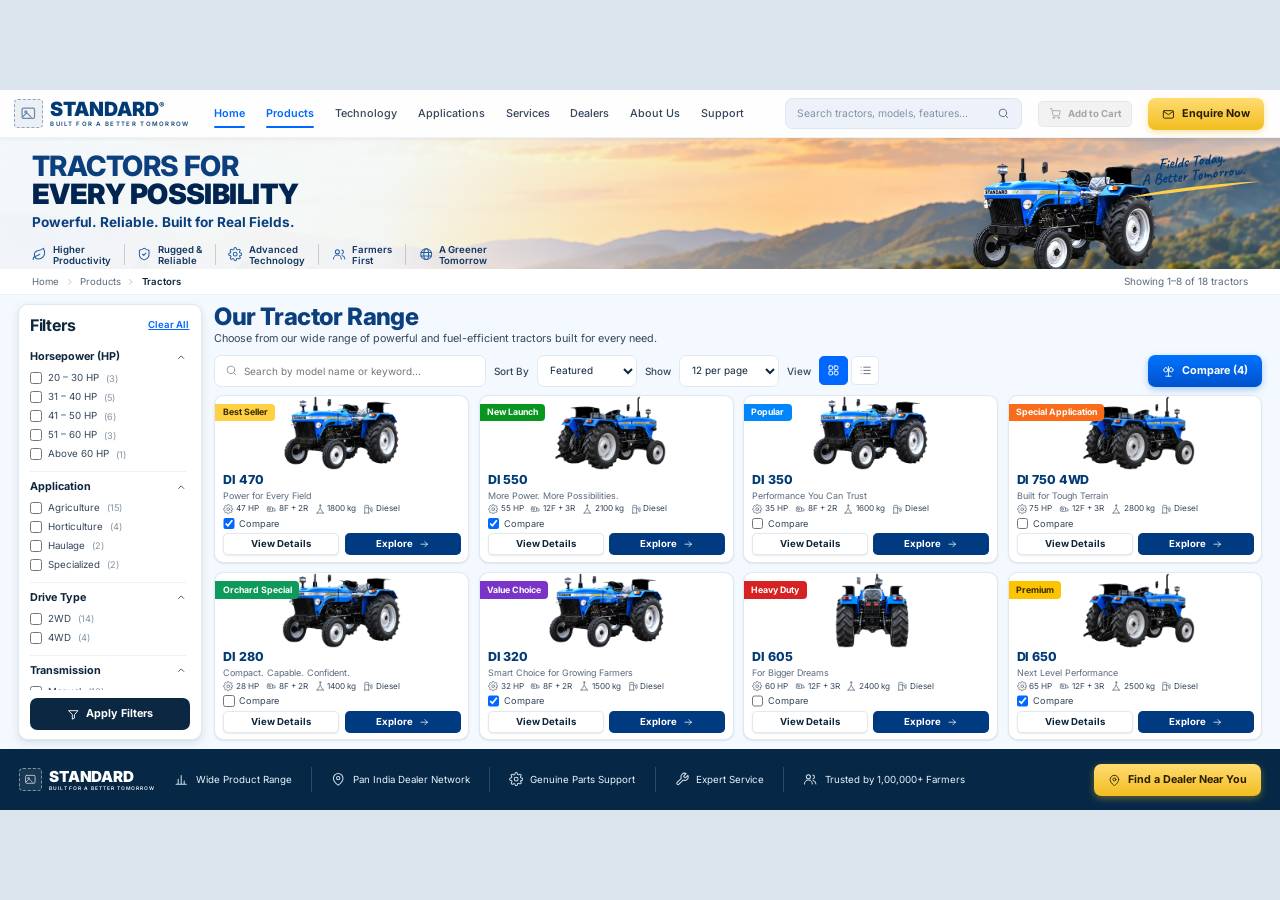
==== commit 09be7ec6: "UI/UX fixed, again fixed, single arch" ====
--- a/index.html
+++ b/index.html
@@ -3,14 +3,24 @@
      STANDARD · PRODUCT EXPERIENCE PLATFORM  —  static demo build v1.0
      ---------------------------------------------------------------------------
      HOW TO WORK ON THIS FILE
-       • GENERATED — do not edit index.html. It is the nine files in  parts/
-         concatenated by  python tools/build-html.py  (run that after editing).
+       • This file is the SHELL: the <head> (meta, fonts, stylesheets) plus the
+         loader at the bottom. Everything you see on screen lives in parts/*.html
+         and is fetched and assembled here at load time — edit a part, reload the
+         page, done. There is no build step and no generated index.html.
+       • The parts are HTML FRAGMENTS, not pages: parts/03 opens the
+         <div class="stage"> that parts/09 closes. They are joined in the PARTS
+         order below and parsed as one blob, so never open a part on its own and
+         never reorder the list.
        • Copy lives in  parts/*.html , in plain HTML. Edit text directly there.
        • Colours live in  assets/css/tokens.css  (change 6 seeds to rebrand).
        • Demo asset URLs live in  assets/js/config.js.
        • Behaviour lives in  assets/js/core.min.js  (source: assets/js/_source/).
-       • Every screen below is one <section class="screen" id="s-NAME">.
+       • Every screen is one <section class="screen" id="s-NAME">.
          Navigation is  data-goto="NAME"  on any element. That is the whole API.
+       • fetch() needs HTTP, so serve the folder:  npx serve .  (or
+         python -m http.server 8080). For one double-clickable file instead, run
+         python tools/build-html.py  — it writes standalone.html with the parts
+         already inlined.
      =========================================================================== -->
 <html lang="en" data-brand="standard">
 <head>
@@ -38,2335 +48,82 @@
 </head>
 <body>
 
-<!-- ==========================================================================
-     ICON SPRITE — one place for every glyph. Add a <symbol id="i-NAME"> and
-     use it anywhere with  <svg class="i"><use href="#i-NAME"></use></svg>
-     ========================================================================== -->
-<svg xmlns="http://www.w3.org/2000/svg" style="display:none" aria-hidden="true"><defs>
-<symbol id="i-home" viewBox="0 0 24 24"><path d="M3 9.5 12 3l9 6.5V20a1 1 0 0 1-1 1h-5v-6H9v6H4a1 1 0 0 1-1-1z"/></symbol>
-<symbol id="i-cube" viewBox="0 0 24 24"><path d="M21 7.8 12 3 3 7.8v8.4L12 21l9-4.8z"/><path d="m3 7.8 9 4.9 9-4.9M12 12.7V21"/></symbol>
-<symbol id="i-layers" viewBox="0 0 24 24"><path d="m12 2 9 5-9 5-9-5z"/><path d="m3 12 9 5 9-5M3 17l9 5 9-5"/></symbol>
-<symbol id="i-schema" viewBox="0 0 24 24"><circle cx="12" cy="5" r="2.2"/><circle cx="5" cy="19" r="2.2"/><circle cx="19" cy="19" r="2.2"/><path d="M12 7.2v4.3M12 11.5 6.3 17M12 11.5 17.7 17"/></symbol>
-<symbol id="i-drawing" viewBox="0 0 24 24"><rect x="3" y="4" width="18" height="16" rx="2"/><circle cx="9" cy="10" r="1.6"/><path d="m4.5 18 4.2-4.2a1.6 1.6 0 0 1 2.2 0L15 17.5m1.4-2.3a1.6 1.6 0 0 1 2.2 0l1 1"/></symbol>
-<symbol id="i-image" viewBox="0 0 24 24"><rect x="3" y="4.5" width="18" height="15" rx="2"/><circle cx="8.5" cy="10" r="1.5"/><path d="m4 17 4.5-4.5a1.7 1.7 0 0 1 2.4 0L16 17.5"/></symbol>
-<symbol id="i-engine" viewBox="0 0 24 24"><rect x="3.5" y="9" width="11" height="8" rx="1.6"/><path d="M14.5 11.5h2.3l2.7 2.2V17h-4.5M7 9V6.2h5.2V9M6 17v2M12 17v2M2 12.5h1.5"/></symbol>
-<symbol id="i-seat" viewBox="0 0 24 24"><path d="M8 3.5h5a2 2 0 0 1 2 2V12H8a2 2 0 0 1-2-2V5.5a2 2 0 0 1 2-2Z"/><path d="M6 12h11a2 2 0 0 1 2 2v2H8a2 2 0 0 1-2-2zM4 19h16M7 16v3M17 16v3"/></symbol>
-<symbol id="i-gear" viewBox="0 0 24 24"><circle cx="12" cy="12" r="3.2"/><path d="M19.4 14.5a1.6 1.6 0 0 0 .32 1.77l.06.06a2 2 0 1 1-2.83 2.83l-.06-.06a1.6 1.6 0 0 0-1.77-.32 1.6 1.6 0 0 0-1 1.47V21a2 2 0 1 1-4 0v-.1A1.6 1.6 0 0 0 9.1 19.4a1.6 1.6 0 0 0-1.77.32l-.06.06a2 2 0 1 1-2.83-2.83l.06-.06a1.6 1.6 0 0 0 .32-1.77 1.6 1.6 0 0 0-1.47-1H3a2 2 0 1 1 0-4h.1a1.6 1.6 0 0 0 1.47-1.1 1.6 1.6 0 0 0-.32-1.77l-.06-.06a2 2 0 1 1 2.83-2.83l.06.06a1.6 1.6 0 0 0 1.77.32H9a1.6 1.6 0 0 0 1-1.47V3a2 2 0 1 1 4 0v.1a1.6 1.6 0 0 0 1 1.47 1.6 1.6 0 0 0 1.77-.32l.06-.06a2 2 0 1 1 2.83 2.83l-.06.06a1.6 1.6 0 0 0-.32 1.77V9a1.6 1.6 0 0 0 1.47 1H21a2 2 0 1 1 0 4h-.1a1.6 1.6 0 0 0-1.47 1Z"/></symbol>
-<symbol id="i-wrench" viewBox="0 0 24 24"><path d="M14.7 6.3a1 1 0 0 0 0 1.4l1.6 1.6a1 1 0 0 0 1.4 0l3.77-3.77a6 6 0 0 1-7.94 7.94l-6.91 6.91a2.12 2.12 0 0 1-3-3l6.91-6.91a6 6 0 0 1 7.94-7.94z"/></symbol>
-<symbol id="i-doc" viewBox="0 0 24 24"><path d="M15 2H6a2 2 0 0 0-2 2v16a2 2 0 0 0 2 2h12a2 2 0 0 0 2-2V7z"/><path d="M14.5 2v5H20M8.5 12h7M8.5 16h7M8.5 8h2"/></symbol>
-<symbol id="i-grid4" viewBox="0 0 24 24"><rect x="3.5" y="3.5" width="7" height="7" rx="2"/><rect x="13.5" y="3.5" width="7" height="7" rx="2"/><rect x="3.5" y="13.5" width="7" height="7" rx="2"/><rect x="13.5" y="13.5" width="7" height="7" rx="2"/></symbol>
-<symbol id="i-play" viewBox="0 0 24 24"><circle cx="12" cy="12" r="9"/><path d="m10 8.5 6 3.5-6 3.5z"/></symbol>
-<symbol id="i-play-f" viewBox="0 0 24 24"><path d="M7 4.5 20 12 7 19.5z" fill="currentColor" stroke="none"/></symbol>
-<symbol id="i-images" viewBox="0 0 24 24"><rect x="3" y="6" width="14" height="12" rx="2"/><path d="M7 6V4.5h13a1 1 0 0 1 1 1V16"/><circle cx="7.5" cy="10.5" r="1.3"/><path d="m4 16 3.6-3.6a1.6 1.6 0 0 1 2.3 0L14 16.5"/></symbol>
-<symbol id="i-download" viewBox="0 0 24 24"><path d="M21 15v4a2 2 0 0 1-2 2H5a2 2 0 0 1-2-2v-4M12 3v12m0 0 4.5-4.5M12 15l-4.5-4.5"/></symbol>
-<symbol id="i-download-box" viewBox="0 0 24 24"><rect x="3.5" y="3.5" width="17" height="17" rx="3"/><path d="M12 7v7m0 0 3-3m-3 3-3-3M8 17h8"/></symbol>
-<symbol id="i-compare" viewBox="0 0 24 24"><circle cx="18" cy="5.5" r="2.3"/><circle cx="6" cy="12" r="2.3"/><circle cx="18" cy="18.5" r="2.3"/><path d="m8.1 10.9 7.8-4.3M8.1 13.1l7.8 4.3"/></symbol>
-<symbol id="i-mail" viewBox="0 0 24 24"><rect x="2.5" y="5" width="19" height="14" rx="2"/><path d="m3 6.5 9 6 9-6"/></symbol>
-<symbol id="i-tractor" viewBox="0 0 24 24"><circle cx="7" cy="16.5" r="4"/><circle cx="18.5" cy="17.5" r="3"/><path d="M4 12V8.5h6l2 3.5M10 8.5V6h4l1.5 6.5M15 13h4.5"/></symbol>
-<symbol id="i-chev-r" viewBox="0 0 24 24"><path d="m9 18 6-6-6-6"/></symbol>
-<symbol id="i-chev-l" viewBox="0 0 24 24"><path d="m15 18-6-6 6-6"/></symbol>
-<symbol id="i-chev-d" viewBox="0 0 24 24"><path d="m6 9 6 6 6-6"/></symbol>
-<symbol id="i-chev-u" viewBox="0 0 24 24"><path d="m6 15 6-6 6 6"/></symbol>
-<symbol id="i-search" viewBox="0 0 24 24"><circle cx="11" cy="11" r="7"/><path d="m20 20-4-4"/></symbol>
-<symbol id="i-x" viewBox="0 0 24 24"><path d="M18 6 6 18M6 6l12 12"/></symbol>
-<symbol id="i-plus" viewBox="0 0 24 24"><path d="M12 5v14M5 12h14"/></symbol>
-<symbol id="i-expand" viewBox="0 0 24 24"><path d="M8 3H5a2 2 0 0 0-2 2v3m18 0V5a2 2 0 0 0-2-2h-3m0 18h3a2 2 0 0 0 2-2v-3M3 16v3a2 2 0 0 0 2 2h3"/></symbol>
-<symbol id="i-rotate" viewBox="0 0 24 24"><path d="M21 12a9 9 0 1 1-2.64-6.36M21 3.5V9h-5.5"/></symbol>
-<symbol id="i-leaf" viewBox="0 0 24 24"><path d="M11 20A7 7 0 0 1 9.8 6.1C15.5 5 17 4.5 19 2c1 2 2 4.2 2 8 0 5.5-4.8 10-10 10Z"/><path d="M2 21c0-3 1.9-5.4 5.1-6C9.5 14.5 12 13 13 12"/></symbol>
-<symbol id="i-shield" viewBox="0 0 24 24"><path d="M20 12.5c0 5-3.5 7.5-7.7 9a1 1 0 0 1-.66 0C7.5 20 4 17.5 4 12.5V6a1 1 0 0 1 1-1c2 0 4.5-1.2 6.24-2.72a1.17 1.17 0 0 1 1.52 0C14.5 3.8 17 5 19 5a1 1 0 0 1 1 1z"/><path d="m9.2 12 2 2 3.6-3.7"/></symbol>
-<symbol id="i-gauge" viewBox="0 0 24 24"><path d="M12 14.5 16 10"/><path d="M3.6 19a10 10 0 1 1 16.8 0"/><circle cx="12" cy="15" r="1.3"/></symbol>
-<symbol id="i-fuel" viewBox="0 0 24 24"><path d="M4 21V5a2 2 0 0 1 2-2h5a2 2 0 0 1 2 2v16"/><path d="M3 21h11M6.5 8.5h4"/><path d="M13 10h3.5a1.5 1.5 0 0 1 1.5 1.5V17a2 2 0 0 0 3 0V9l-2.5-2.5"/></symbol>
-<symbol id="i-users" viewBox="0 0 24 24"><circle cx="9" cy="8" r="3.4"/><path d="M2.5 20a6.5 6.5 0 0 1 13 0"/><path d="M16.5 5.2a3.4 3.4 0 0 1 0 6.6M17 14.2a6.5 6.5 0 0 1 4.5 5.8"/></symbol>
-<symbol id="i-headset" viewBox="0 0 24 24"><path d="M3.5 12a8.5 8.5 0 0 1 17 0v5.5a2.5 2.5 0 0 1-2.5 2.5H16v-7h4.5M3.5 12v5.5A2.5 2.5 0 0 0 6 20h2v-7H3.5"/></symbol>
-<symbol id="i-globe" viewBox="0 0 24 24"><circle cx="12" cy="12" r="9"/><path d="M3.2 9h17.6M3.2 15h17.6"/><ellipse cx="12" cy="12" rx="4" ry="9"/></symbol>
-<symbol id="i-pin" viewBox="0 0 24 24"><path d="M20 10.5c0 6-8 11.5-8 11.5s-8-5.5-8-11.5a8 8 0 0 1 16 0Z"/><circle cx="12" cy="10.2" r="2.8"/></symbol>
-<symbol id="i-phone" viewBox="0 0 24 24"><path d="M21.5 17v2.6a1.8 1.8 0 0 1-2 1.8 18 18 0 0 1-7.8-2.8 17.6 17.6 0 0 1-5.4-5.4A18 18 0 0 1 3.5 5.4 1.8 1.8 0 0 1 5.3 3.5h2.6a1.8 1.8 0 0 1 1.8 1.6c.1 1 .3 1.9.6 2.8a1.8 1.8 0 0 1-.4 1.9l-1.1 1.1a14.4 14.4 0 0 0 5.4 5.4l1.1-1.1a1.8 1.8 0 0 1 1.9-.4c.9.3 1.8.5 2.8.6a1.8 1.8 0 0 1 1.5 1.8Z"/></symbol>
-<symbol id="i-chart" viewBox="0 0 24 24"><path d="M3.5 20.5h17M7 20.5V12M12 20.5V6M17 20.5v-5.5"/></symbol>
-<symbol id="i-package" viewBox="0 0 24 24"><path d="m21 8-9-5-9 5v8l9 5 9-5z"/><path d="m3 8 9 5 9-5M12 13v8M7.5 5.5l9 5"/></symbol>
-<symbol id="i-sliders" viewBox="0 0 24 24"><path d="M4 7h7M15 7h5M4 12h3M11 12h9M4 17h9M17 17h3"/><circle cx="13" cy="7" r="2"/><circle cx="9" cy="12" r="2"/><circle cx="15" cy="17" r="2"/></symbol>
-<symbol id="i-eye" viewBox="0 0 24 24"><path d="M2 12s3.5-7 10-7 10 7 10 7-3.5 7-10 7-10-7-10-7"/><circle cx="12" cy="12" r="3"/></symbol>
-<symbol id="i-clock" viewBox="0 0 24 24"><circle cx="12" cy="12" r="9"/><path d="M12 7v5.4l3.3 2"/></symbol>
-<symbol id="i-check" viewBox="0 0 24 24"><circle cx="12" cy="12" r="9"/><path d="m8.2 12.2 2.6 2.6 5-5.2"/></symbol>
-<symbol id="i-check-f" viewBox="0 0 24 24"><circle cx="12" cy="12" r="9.5" fill="currentColor" stroke="none"/><path d="m8.2 12.2 2.6 2.6 5-5.2" stroke="#fff" stroke-width="2"/></symbol>
-<symbol id="i-arrow-r" viewBox="0 0 24 24"><path d="M4.5 12h15m-6-6 6 6-6 6"/></symbol>
-<symbol id="i-filter" viewBox="0 0 24 24"><path d="M3.5 5h17l-6.6 7.7V19L10 21v-8.3z"/></symbol>
-<symbol id="i-list" viewBox="0 0 24 24"><path d="M9 6h12M9 12h12M9 18h12M4 6h.01M4 12h.01M4 18h.01"/></symbol>
-<symbol id="i-grid" viewBox="0 0 24 24"><rect x="3.5" y="3.5" width="7" height="7" rx="1.6"/><rect x="13.5" y="3.5" width="7" height="7" rx="1.6"/><rect x="3.5" y="13.5" width="7" height="7" rx="1.6"/><rect x="13.5" y="13.5" width="7" height="7" rx="1.6"/></symbol>
-<symbol id="i-scale" viewBox="0 0 24 24"><path d="M12 3v18M7 21h10M3 9l4-5 4 5M13 9l4-5 4 5"/><path d="M3 9a4 4 0 0 0 8 0M13 9a4 4 0 0 0 8 0"/></symbol>
-<symbol id="i-star" viewBox="0 0 24 24"><path d="m12 3.5 2.7 5.6 6.1.9-4.4 4.3 1 6.1-5.4-2.9-5.4 2.9 1-6.1L3.2 10l6.1-.9z"/></symbol>
-<symbol id="i-zap" viewBox="0 0 24 24"><path d="M13 2 4 14h7l-1 8 9-12h-7z"/></symbol>
-<symbol id="i-drop" viewBox="0 0 24 24"><path d="M12 2.7 6.3 8.4a8 8 0 1 0 11.4 0z"/></symbol>
-<symbol id="i-battery" viewBox="0 0 24 24"><rect x="2.5" y="7" width="16" height="10" rx="2"/><path d="M21.5 11v2M6 10v4M10 10v4"/></symbol>
-<symbol id="i-ruler" viewBox="0 0 24 24"><path d="m16.5 2.5 5 5L7.5 21.5l-5-5z"/><path d="m8 8 2 2M11 5l2 2M5 11l2 2"/></symbol>
-<symbol id="i-camera" viewBox="0 0 24 24"><path d="M4 7h3l1.6-2.2h6.8L17 7h3a2 2 0 0 1 2 2v9a2 2 0 0 1-2 2H4a2 2 0 0 1-2-2V9a2 2 0 0 1 2-2Z"/><circle cx="12" cy="13" r="3.6"/></symbol>
-<symbol id="i-cart" viewBox="0 0 24 24"><circle cx="9" cy="20" r="1.6"/><circle cx="18" cy="20" r="1.6"/><path d="M2.5 3h2.6l2.4 12.2a1.7 1.7 0 0 0 1.7 1.3h8.6a1.7 1.7 0 0 0 1.7-1.3L21 7H6"/></symbol>
-<symbol id="i-info" viewBox="0 0 24 24"><circle cx="12" cy="12" r="9"/><path d="M12 11v5M12 7.8h.01"/></symbol>
-<symbol id="i-share" viewBox="0 0 24 24"><path d="M4 12v7a2 2 0 0 0 2 2h12a2 2 0 0 0 2-2v-7"/><path d="M12 3v13M8 6.5 12 3l4 3.5"/></symbol>
-<symbol id="i-maximize" viewBox="0 0 24 24"><path d="M3 9V4.5A1.5 1.5 0 0 1 4.5 3H9m6 0h4.5A1.5 1.5 0 0 1 21 4.5V9m0 6v4.5a1.5 1.5 0 0 1-1.5 1.5H15m-6 0H4.5A1.5 1.5 0 0 1 3 19.5V15"/></symbol>
-<symbol id="i-menu" viewBox="0 0 24 24"><path d="M3.5 6.5h17M3.5 12h17M3.5 17.5h17"/></symbol>
-<symbol id="i-dots" viewBox="0 0 24 24"><circle cx="12" cy="5" r="1.5"/><circle cx="12" cy="12" r="1.5"/><circle cx="12" cy="19" r="1.5"/></symbol>
-<symbol id="i-volume" viewBox="0 0 24 24"><path d="M11 5 6.5 9H3v6h3.5L11 19z"/><path d="M15.5 9.5a3.5 3.5 0 0 1 0 5M18 7a7 7 0 0 1 0 10"/></symbol>
-<symbol id="i-settings" viewBox="0 0 24 24"><circle cx="12" cy="12" r="3"/><path d="M12 2v2.5M12 19.5V22M2 12h2.5M19.5 12H22M4.9 4.9l1.8 1.8M17.3 17.3l1.8 1.8M19.1 4.9l-1.8 1.8M6.7 17.3l-1.8 1.8"/></symbol>
-<symbol id="i-steering" viewBox="0 0 24 24"><circle cx="12" cy="12" r="9"/><circle cx="12" cy="12" r="3"/><path d="M12 3v6M3.3 13.5l5.9-1.8M20.7 13.5l-5.9-1.8"/></symbol>
-<symbol id="i-lift" viewBox="0 0 24 24"><path d="M12 3v7M5 21l7-11 7 11"/><circle cx="12" cy="3" r="1.4"/><path d="M4 21h16"/></symbol>
-<symbol id="i-valve" viewBox="0 0 24 24"><circle cx="12" cy="12" r="3"/><path d="M12 3v6M12 15v6M3 12h6M15 12h6"/></symbol>
-<symbol id="i-exhaust" viewBox="0 0 24 24"><path d="M8 21V8a4 4 0 0 1 8 0v2"/><path d="M5 21h6M16 6.5a2 2 0 1 0 2.5 2.5M18.5 3.5A2.5 2.5 0 1 0 21 7"/></symbol>
-<symbol id="i-aircleaner" viewBox="0 0 24 24"><rect x="7" y="7" width="10" height="12" rx="2"/><path d="M9.5 7V4.5h5V7M4.5 19h15M10 11v4M14 11v4"/></symbol>
-<symbol id="i-radiator" viewBox="0 0 24 24"><rect x="4" y="4" width="16" height="14" rx="2"/><path d="M8 4v14M12 4v14M16 4v14M7 21h10"/></symbol>
-<symbol id="i-gearbox" viewBox="0 0 24 24"><rect x="3" y="7" width="12" height="10" rx="2"/><path d="M15 10h3l3 2v4h-6"/><circle cx="8" cy="12" r="2.2"/></symbol>
-<symbol id="i-drive" viewBox="0 0 24 24"><circle cx="5.5" cy="12" r="2.8"/><circle cx="18.5" cy="12" r="2.8"/><path d="M8.3 12h7.4M12 9v6"/></symbol>
-<symbol id="i-cyl" viewBox="0 0 24 24"><ellipse cx="12" cy="6" rx="6.5" ry="2.6"/><path d="M5.5 6v12c0 1.4 2.9 2.6 6.5 2.6s6.5-1.2 6.5-2.6V6"/><path d="M5.5 12c0 1.4 2.9 2.6 6.5 2.6s6.5-1.2 6.5-2.6"/></symbol>
-<symbol id="i-sprout" viewBox="0 0 24 24"><path d="M12 21v-9"/><path d="M12 12c0-3.3-2.7-6-6-6 0 3.3 2.7 6 6 6ZM12 12c0-3.3 2.7-6 6-6 0 3.3-2.7 6-6 6Z"/><path d="M6 21h12"/></symbol>
-<symbol id="i-award" viewBox="0 0 24 24"><circle cx="12" cy="9" r="6"/><path d="m8.5 14.5-1.5 7 5-3 5 3-1.5-7"/></symbol>
-<symbol id="i-bolt" viewBox="0 0 24 24"><circle cx="12" cy="12" r="3.2"/><path d="M12 2v3.5M12 18.5V22M2 12h3.5M18.5 12H22M5 5l2.5 2.5M16.5 16.5 19 19M19 5l-2.5 2.5M7.5 16.5 5 19"/></symbol>
-<symbol id="i-book" viewBox="0 0 24 24"><path d="M3 4.5h6a3 3 0 0 1 3 3V21a2.5 2.5 0 0 0-2.5-2.5H3z"/><path d="M21 4.5h-6a3 3 0 0 0-3 3V21a2.5 2.5 0 0 1 2.5-2.5H21z"/></symbol>
-<symbol id="i-mirror" viewBox="0 0 24 24"><rect x="6" y="3" width="12" height="9" rx="2"/><path d="M12 12v5M8 21h8"/></symbol>
-<symbol id="i-pedal" viewBox="0 0 24 24"><rect x="4" y="13" width="9" height="7" rx="2"/><path d="M13 16.5h3.5L20 6M18 6h4"/></symbol>
-<symbol id="i-lever" viewBox="0 0 24 24"><circle cx="16" cy="5" r="2.2"/><path d="M15 7 7 19M4 19h9"/></symbol>
-<symbol id="i-alt" viewBox="0 0 24 24"><circle cx="10" cy="12" r="5.5"/><path d="M15.5 9.5H21v5h-5.5M3 12h1.5M10 6.5V4M10 20v-2.5"/></symbol>
-<symbol id="i-oil" viewBox="0 0 24 24"><rect x="7" y="6" width="10" height="13" rx="3"/><path d="M9.5 6V3.5h5V6M5 19h14"/></symbol>
-<symbol id="i-pump" viewBox="0 0 24 24"><rect x="4" y="9" width="11" height="9" rx="2"/><circle cx="9.5" cy="13.5" r="2.4"/><path d="M15 12h4.5v6M9.5 9V5.5h5"/></symbol>
-<symbol id="i-grille" viewBox="0 0 24 24"><rect x="4" y="5" width="16" height="14" rx="2"/><path d="M8 5v14M12 5v14M16 5v14"/></symbol>
-<symbol id="i-tyre" viewBox="0 0 24 24"><circle cx="12" cy="12" r="9"/><circle cx="12" cy="12" r="3.4"/><path d="M12 3v5.6M12 15.4V21M3 12h5.6M15.4 12H21"/></symbol>
-<!-- 360 mark: bold numerals with an open orbit arrow, per _reference/4.360degree.png.
-     The text is squeezed with textLength to the condensed width the reference uses. -->
-<symbol id="i-360" viewBox="-1.2 -0.5 47.4 23.7"><path d="M0 7.8A22.5 12.2 0 0 0 18.6 19.8M27.4 19.7A22.5 12.2 0 0 0 45 7.8"/><path d="M18.6 16.9 25.7 20l-7.1 2.8Z" fill="currentColor" stroke="none"/><text x="8.9" y="15.6" textLength="34.1" lengthAdjust="spacingAndGlyphs" font-size="21" font-weight="800" text-anchor="start" fill="currentColor" stroke="none" font-family="Inter,sans-serif">360°</text></symbol>
-<symbol id="i-ar" viewBox="0 0 24 24"><path d="M12 3 4 7.2v9.6L12 21l8-4.2V7.2z"/><path d="M4 7.2 12 11.5l8-4.3M12 11.5V21"/><path d="M2 2h3M22 2h-3M2 22h3M22 22h-3"/></symbol>
-<symbol id="i-printer" viewBox="0 0 24 24"><path d="M6 9V3h12v6"/><rect x="3" y="9" width="18" height="8" rx="2"/><path d="M6 14h12v7H6z"/></symbol>
-<symbol id="i-pause" viewBox="0 0 24 24"><path d="M9 4.5v15M15 4.5v15"/></symbol>
-<symbol id="i-quote" viewBox="0 0 24 24"><rect x="3.5" y="3.5" width="17" height="17" rx="3"/><path d="M8 9h8M8 13h8M8 17h4"/></symbol>
-</defs></svg>
+<noscript>
+  <div style="font:500 15px/1.6 Inter,system-ui,sans-serif;max-width:46rem;margin:12vh auto;padding:0 1.5rem;color:#0C2742">
+    <h1 style="font:800 22px/1.3 Inter,system-ui,sans-serif;margin:0 0 .6em">JavaScript is required</h1>
+    <p>This product experience assembles its screens and runs its 360° viewer in the browser.
+       Enable JavaScript, or open <strong>standalone.html</strong>.</p>
+  </div>
+</noscript>
 
-<!-- ==========================================================================
-     STAGE  — fixed 16:9 canvas. Topbar / rail+screens / footbar.
-     ========================================================================== -->
-<div class="stage" id="stage" data-screen="listing" data-rail="none" data-chrome="corporate">
+<!-- parts:begin — tools/build-html.py replaces this block with the inlined parts -->
+<script>
+(function () {
+  'use strict';
 
-  <!-- ===================== TOP BAR ======================================== -->
-  <header class="topbar" id="topbar">
-    <a class="brand" href="#listing" data-goto="listing" aria-label="STANDARD home">
-      <!-- BRAND MARK SLOT ------------------------------------------------
-           Drop the logo PNG in assets/img/brand/ and put its path in src=.
-           Leave src empty (or point it at a file that is not there) and the
-           image placeholder below is shown instead. -->
-      <span class="brand__mark brand__logo">
-        <img class="brand__logoImg" src="" alt="" onerror="this.removeAttribute('src')">
-        <svg class="brand__logoPh" viewBox="0 0 24 24" aria-hidden="true"><use href="#i-image"></use></svg>
-      </span>
-      <span class="brand__text">
-        <span class="brand__name">STANDARD<sup>®</sup></span>
-        <span class="brand__tag">BUILT FOR A BETTER TOMORROW</span>
-      </span>
-    </a>
+  /*  Every piece of the page, in document order. Adding a screen means adding
+      its file here — that is the only registry. */
+  var PARTS = [
+    'parts/02-icon-sprite.html',            /* <symbol id="i-*"> sprite                    */
+    'parts/03-app-chrome.html',             /* stage, topbar, tabnav, rail                 */
+    'parts/04-listing-overview.html',       /* 01 Listing · 02 Overview                     */
+    'parts/05-view-360.html',               /* 03 360° View                                 */
+    'parts/06-diagrams.html',               /* 04 Exploded · 05 Schematic · 06 Drawing       */
+    'parts/07-detail-screens.html',         /* 07 Exterior … 11 Features                    */
+    'parts/08-content-screens.html',        /* 12 Specs · 13 Videos · 14 Gallery · 15 Brochure */
+    'parts/09-compare-enquire-footer.html'  /* 16 Compare · 17 Variants · 18 Enquire, footer */
+  ];
+  var RUNTIME = 'assets/js/core.min.js';
 
-    <!-- corporate navigation (listing + compare screens) -->
-    <nav class="topbar__nav" data-on="listing compare overview">
-      <a class="topbar__link is-active" href="#listing" data-inert="Demo build — corporate pages are out of scope.">Home</a>
-      <a class="topbar__link" href="#listing" data-goto="listing">Products</a>
-      <a class="topbar__link" href="#" data-inert="Demo build — corporate pages are out of scope.">Technology</a>
-      <a class="topbar__link" href="#" data-inert="Demo build — corporate pages are out of scope.">Applications</a>
-      <a class="topbar__link" href="#" data-inert="Demo build — corporate pages are out of scope.">Services</a>
-      <a class="topbar__link" href="#" data-inert="Demo build — corporate pages are out of scope.">Dealers</a>
-      <a class="topbar__link" href="#" data-inert="Demo build — corporate pages are out of scope.">About Us</a>
-      <a class="topbar__link" href="#" data-inert="Demo build — corporate pages are out of scope.">Support</a>
-    </nav>
+  function fail(title, body, detail) {
+    document.body.innerHTML =
+      '<div style="font:500 15px/1.6 Inter,system-ui,sans-serif;max-width:46rem;' +
+      'margin:12vh auto;padding:0 1.5rem;color:#0C2742">' +
+      '<h1 style="font:800 22px/1.3 Inter,system-ui,sans-serif;margin:0 0 .6em">' + title + '</h1>' +
+      '<p style="margin:0 0 1em">' + body + '</p>' +
+      '<pre style="background:#F1F4F8;border-radius:8px;padding:.9em 1.1em;overflow:auto;' +
+      'font:500 13px/1.7 ui-monospace,Menlo,Consolas,monospace">npx serve .\npython -m http.server 8080</pre>' +
+      (detail ? '<p style="margin:1em 0 0;color:#7A8794;font-size:13px">' + detail + '</p>' : '') +
+      '</div>';
+  }
 
-    <!-- product tab navigation (all deep screens) -->
-    <nav class="tabnav" data-off="listing compare overview">
-      <a class="tabnav__i" href="#view360"   data-goto="view360">360° View</a>
-      <a class="tabnav__i" href="#exploded"  data-goto="exploded">Exploded View</a>
-      <a class="tabnav__i" href="#schematic" data-goto="schematic">Schematic Diagram</a>
-      <a class="tabnav__i" href="#drawing"   data-goto="drawing">Engineering Drawing</a>
-      <a class="tabnav__i" href="#exterior"  data-goto="exterior">Exterior</a>
-      <a class="tabnav__i" href="#engine"    data-goto="engine">Engine</a>
-      <a class="tabnav__i" href="#operator"  data-goto="operator">Operator Station</a>
-      <a class="tabnav__i" href="#hydraulics" data-goto="hydraulics">Hydraulics</a>
-      <a class="tabnav__i" href="#features"  data-goto="features">Features</a>
-      <a class="tabnav__i" href="#specs"     data-goto="specs">Specifications</a>
-      <a class="tabnav__i" href="#gallery"   data-goto="gallery">Gallery</a>
-      <a class="tabnav__i" href="#videos"    data-goto="videos">Videos</a>
-      <a class="tabnav__i" href="#brochure"  data-goto="brochure">Brochure</a>
-    </nav>
+  if (location.protocol === 'file:') {
+    fail('Serve this folder over HTTP',
+         'index.html loads its screens from <code>parts/</code> with fetch(), which the ' +
+         'browser blocks on <code>file://</code>. Start a local server and open the ' +
+         'address it prints — or open <strong>standalone.html</strong>, the single-file ' +
+         'build with the parts already inlined.');
+    return;
+  }
 
-    <div class="u-grow"></div>
+  function get(url) {
+    return fetch(url, { cache: 'no-cache' }).then(function (res) {
+      if (!res.ok) throw new Error(url + ' — HTTP ' + res.status);
+      return res.text();
+    });
+  }
 
-    <label class="topbar__search" data-on="listing compare overview">
-      <input type="search" placeholder="Search tractors, models, features..." aria-label="Search">
-      <button type="button" data-inert="Demo build — search is wired up in the Laravel release." aria-label="Search">
-        <svg class="i i--sm"><use href="#i-search"></use></svg>
-      </button>
-    </label>
+  Promise.all(PARTS.map(get)).then(function (chunks) {
+    /*  One parse, not eight. The parts only balance once joined (parts/03 opens
+        .stage and #screens, parts/09 closes them), so they go in together. */
+    document.body.innerHTML = chunks.join('');
 
-    <!-- Add to Cart — intentionally inactive in this demo build -->
-    <button class="btn btn--ghost btn--sm" type="button" aria-disabled="true" disabled
-            title="Add to Cart is disabled in this static demo">
-      <svg class="i i--sm"><use href="#i-cart"></use></svg> Add to Cart
-    </button>
+    /*  Boot the runtime only now that the DOM it queries exists. A script added
+        this way runs as soon as it arrives, and core.js boots straight away
+        because readyState is no longer 'loading'. */
+    var s = document.createElement('script');
+    s.src = RUNTIME;
+    s.onerror = function () { fail('Runtime failed to load', 'Could not fetch ' + RUNTIME + '.'); };
+    document.body.appendChild(s);
+  }).catch(function (err) {
+    fail('Could not load the page parts',
+         'One of the files in <code>parts/</code> did not come back. Check that the folder ' +
+         'was deployed alongside index.html.',
+         err && err.message);
+  });
+})();
+</script>
+<!-- parts:end -->
 
-    <a class="btn btn--accent" data-on="listing compare overview" href="#" data-inert="Demo build — enquiry form ships with the Laravel release.">
-      <svg class="i i--sm"><use href="#i-mail"></use></svg> Enquire Now
-    </a>
-    <a class="btn btn--primary" data-off="listing compare overview" href="#enquire" data-goto="enquire">
-      <svg class="i i--sm"><use href="#i-mail"></use></svg> Enquire Now
-    </a>
-  </header>
-
-  <div class="stage__main">
-
-    <!-- ===================== MASTER DASHBOARD RAIL ======================== -->
-    <nav class="rail" id="rail" aria-label="Product sections">
-      <div class="rail__head">
-        <span class="rail__eyebrow">DI 470</span>
-        <span class="rail__title">DI 470</span>
-      </div>
-      <div class="rail__nav">
-        <a class="rail__item" href="#overview"   data-goto="overview"><svg class="i"><use href="#i-home"></use></svg><span>Overview</span></a>
-        <a class="rail__item" href="#view360"    data-goto="view360"><svg class="i"><use href="#i-cube"></use></svg><span>360° View</span></a>
-        <a class="rail__item" href="#exploded"   data-goto="exploded"><svg class="i"><use href="#i-layers"></use></svg><span>Exploded View</span></a>
-        <a class="rail__item" href="#schematic"  data-goto="schematic"><svg class="i"><use href="#i-schema"></use></svg><span>Schematic Diagram</span></a>
-        <a class="rail__item" href="#drawing"    data-goto="drawing"><svg class="i"><use href="#i-drawing"></use></svg><span>Engineering Drawing</span></a>
-        <a class="rail__item" href="#exterior"   data-goto="exterior"><svg class="i"><use href="#i-image"></use></svg><span>Exterior</span></a>
-        <a class="rail__item" href="#engine"     data-goto="engine"><svg class="i"><use href="#i-engine"></use></svg><span>Engine</span></a>
-        <a class="rail__item" href="#operator"   data-goto="operator"><svg class="i"><use href="#i-seat"></use></svg><span>Operator Station</span></a>
-        <a class="rail__item" href="#hydraulics" data-goto="hydraulics"><svg class="i"><use href="#i-gear"></use></svg><span>Hydraulics</span></a>
-        <a class="rail__item" href="#features"   data-goto="features"><svg class="i"><use href="#i-wrench"></use></svg><span>Features</span></a>
-        <a class="rail__item" href="#specs"      data-goto="specs"><svg class="i"><use href="#i-doc"></use></svg><span>Specifications</span></a>
-        <a class="rail__item" href="#variants"   data-goto="variants"><svg class="i"><use href="#i-grid4"></use></svg><span>Variants</span></a>
-        <a class="rail__item" href="#videos"     data-goto="videos"><svg class="i"><use href="#i-play"></use></svg><span>Videos</span></a>
-        <a class="rail__item" href="#gallery"    data-goto="gallery"><svg class="i"><use href="#i-images"></use></svg><span>Gallery</span></a>
-        <a class="rail__item" href="#brochure"   data-goto="brochure"><svg class="i"><use href="#i-download"></use></svg><span>Brochure</span></a>
-        <a class="rail__item" href="#compare"    data-goto="compare"><svg class="i"><use href="#i-compare"></use></svg><span>Compare</span></a>
-        <a class="rail__item" href="#enquire"    data-goto="enquire"><svg class="i"><use href="#i-mail"></use></svg><span>Enquire</span></a>
-      </div>
-      <div class="rail__foot">
-        <div class="rail__help">
-          <svg class="i"><use href="#i-tractor"></use></svg>
-          <div><b>Need Help?</b><span>Talk to Our Experts</span></div>
-        </div>
-        <a class="rail__cta" href="#enquire" data-goto="enquire">Contact Us <svg class="i i--xs"><use href="#i-arrow-r"></use></svg></a>
-      </div>
-    </nav>
-
-    <!-- ===================== SCREENS ===================================== -->
-    <div class="screens" id="screens">
-
-<!-- ============================================================= 01 LISTING -->
-<section class="screen sc-listing" id="s-listing" data-rail="none" data-chrome="corporate">
-
-  <div class="lst__hero">
-    <div class="lst__heroText">
-      <h1 class="lst__heroTitle">TRACTORS FOR<br><b>EVERY POSSIBILITY</b></h1>
-      <p class="lst__heroSub">Powerful. Reliable. Built for Real Fields.</p>
-      <div class="trust lst__trust">
-        <span class="trust__item"><svg class="i"><use href="#i-leaf"></use></svg>Higher<br>Productivity</span>
-        <i class="trust__sep"></i>
-        <span class="trust__item"><svg class="i"><use href="#i-shield"></use></svg>Rugged &amp;<br>Reliable</span>
-        <i class="trust__sep"></i>
-        <span class="trust__item"><svg class="i"><use href="#i-gear"></use></svg>Advanced<br>Technology</span>
-        <i class="trust__sep"></i>
-        <span class="trust__item"><svg class="i"><use href="#i-users"></use></svg>Farmers<br>First</span>
-        <i class="trust__sep"></i>
-        <span class="trust__item"><svg class="i"><use href="#i-globe"></use></svg>A Greener<br>Tomorrow</span>
-      </div>
-    </div>
-    <img class="lst__heroImg" src="assets/img/product/front-left.webp" alt="STANDARD tractor" width="1100" height="743">
-    <div class="script lst__script">Fields Today.<br>A Better Tomorrow.
-      <svg class="script__swoosh" viewBox="0 0 200 10" preserveAspectRatio="none"><path d="M2 8C40 2 150 1 198 5 150 6 40 9 2 8Z"/></svg>
-    </div>
-  </div>
-
-  <div class="lst__crumbbar">
-    <nav class="crumbs"><a href="#listing">Home</a><svg class="i i--xs"><use href="#i-chev-r"></use></svg>
-      <a href="#listing">Products</a><svg class="i i--xs"><use href="#i-chev-r"></use></svg><b>Tractors</b></nav>
-    <span class="t-sm t-muted">Showing 1&ndash;8 of 18 tractors</span>
-  </div>
-
-  <div class="lst__body">
-
-    <!-- ---- filters ------------------------------------------------------- -->
-    <aside class="panel lst__filters">
-      <div class="u-between lst__filtersHead">
-        <span class="t-h3">Filters</span>
-        <a class="lst__clear" href="#" data-inert="Demo build &mdash; filtering ships with the Laravel release.">Clear All</a>
-      </div>
-      <div class="scroll-y lst__filtersBody">
-        <div class="fgroup">
-          <div class="fgroup__h">Horsepower (HP) <svg class="i i--xs"><use href="#i-chev-u"></use></svg></div>
-          <label class="fopt"><input type="checkbox"><span>20 &ndash; 30 HP</span><i>(3)</i></label>
-          <label class="fopt"><input type="checkbox"><span>31 &ndash; 40 HP</span><i>(5)</i></label>
-          <label class="fopt"><input type="checkbox"><span>41 &ndash; 50 HP</span><i>(6)</i></label>
-          <label class="fopt"><input type="checkbox"><span>51 &ndash; 60 HP</span><i>(3)</i></label>
-          <label class="fopt"><input type="checkbox"><span>Above 60 HP</span><i>(1)</i></label>
-        </div>
-        <div class="fgroup">
-          <div class="fgroup__h">Application <svg class="i i--xs"><use href="#i-chev-u"></use></svg></div>
-          <label class="fopt"><input type="checkbox"><span>Agriculture</span><i>(15)</i></label>
-          <label class="fopt"><input type="checkbox"><span>Horticulture</span><i>(4)</i></label>
-          <label class="fopt"><input type="checkbox"><span>Haulage</span><i>(2)</i></label>
-          <label class="fopt"><input type="checkbox"><span>Specialized</span><i>(2)</i></label>
-        </div>
-        <div class="fgroup">
-          <div class="fgroup__h">Drive Type <svg class="i i--xs"><use href="#i-chev-u"></use></svg></div>
-          <label class="fopt"><input type="checkbox"><span>2WD</span><i>(14)</i></label>
-          <label class="fopt"><input type="checkbox"><span>4WD</span><i>(4)</i></label>
-        </div>
-        <div class="fgroup">
-          <div class="fgroup__h">Transmission <svg class="i i--xs"><use href="#i-chev-u"></use></svg></div>
-          <label class="fopt"><input type="checkbox"><span>Manual</span><i>(16)</i></label>
-          <label class="fopt"><input type="checkbox"><span>Synchromesh</span><i>(2)</i></label>
-        </div>
-        <div class="fgroup">
-          <div class="fgroup__h">Fuel Type <svg class="i i--xs"><use href="#i-chev-u"></use></svg></div>
-          <label class="fopt"><input type="checkbox"><span>Diesel</span><i>(18)</i></label>
-        </div>
-      </div>
-      <button class="btn btn--dark btn--block lst__apply" type="button" data-inert="Demo build &mdash; filtering ships with the Laravel release.">
-        <svg class="i i--sm"><use href="#i-filter"></use></svg> Apply Filters
-      </button>
-    </aside>
-
-    <!-- ---- catalogue ----------------------------------------------------- -->
-    <div class="lst__main">
-      <div class="lst__head">
-        <h2 class="lst__title">Our Tractor Range</h2>
-        <p class="lst__lead">Choose from our wide range of powerful and fuel-efficient tractors built for every need.</p>
-      </div>
-
-      <div class="lst__tools">
-        <label class="lst__search">
-          <svg class="i i--sm"><use href="#i-search"></use></svg>
-          <input type="search" placeholder="Search by model name or keyword..." aria-label="Search models">
-        </label>
-        <span class="lst__toolLbl">Sort By</span>
-        <select class="lst__select" aria-label="Sort by"><option>Featured</option><option>Horsepower</option><option>Newest</option></select>
-        <span class="lst__toolLbl">Show</span>
-        <select class="lst__select" aria-label="Page size"><option>12 per page</option><option>24 per page</option></select>
-        <span class="lst__toolLbl">View</span>
-        <div class="lst__viewtog">
-          <button class="is-active" type="button" aria-label="Grid view"><svg class="i i--sm"><use href="#i-grid"></use></svg></button>
-          <button type="button" aria-label="List view" data-inert="Demo build &mdash; list view ships with the Laravel release."><svg class="i i--sm"><use href="#i-list"></use></svg></button>
-        </div>
-        <a class="btn btn--primary lst__cmpBtn" href="#compare" data-goto="compare">
-          <svg class="i i--sm"><use href="#i-scale"></use></svg> <span data-compare-count="Compare (%d)">Compare (0)</span>
-        </a>
-      </div>
-
-      <div class="lst__grid">
-
-        <article class="pcard">
-          <span class="badge badge--bestseller pcard__badge">Best Seller</span>
-          <div class="pcard__img"><img src="assets/img/product/front-left.webp" alt="STANDARD DI 470" decoding="async" width="1100" height="743"></div>
-          <h3 class="pcard__name">DI 470</h3>
-          <p class="pcard__tag">Power for Every Field</p>
-          <ul class="pcard__specs">
-            <li><svg class="i i--xs"><use href="#i-gear"></use></svg>47 HP</li>
-            <li><svg class="i i--xs"><use href="#i-gearbox"></use></svg>8F + 2R</li>
-            <li><svg class="i i--xs"><use href="#i-lift"></use></svg>1800 kg</li>
-            <li><svg class="i i--xs"><use href="#i-fuel"></use></svg>Diesel</li>
-          </ul>
-          <label class="pcard__cmp"><input type="checkbox" data-compare checked><span>Compare</span></label>
-          <div class="pcard__acts">
-            <a class="btn btn--ghost btn--sm" href="#overview" data-goto="overview">View Details</a>
-            <a class="btn btn--deep btn--sm" href="#overview" data-goto="overview">Explore <svg class="i i--xs"><use href="#i-arrow-r"></use></svg></a>
-          </div>
-        </article>
-
-        <article class="pcard">
-          <span class="badge badge--new pcard__badge">New Launch</span>
-          <div class="pcard__img"><img src="assets/img/product/front-right.webp" alt="STANDARD DI 550" decoding="async" width="1100" height="743"></div>
-          <h3 class="pcard__name">DI 550</h3>
-          <p class="pcard__tag">More Power. More Possibilities.</p>
-          <ul class="pcard__specs">
-            <li><svg class="i i--xs"><use href="#i-gear"></use></svg>55 HP</li>
-            <li><svg class="i i--xs"><use href="#i-gearbox"></use></svg>12F + 3R</li>
-            <li><svg class="i i--xs"><use href="#i-lift"></use></svg>2100 kg</li>
-            <li><svg class="i i--xs"><use href="#i-fuel"></use></svg>Diesel</li>
-          </ul>
-          <label class="pcard__cmp"><input type="checkbox" data-compare checked><span>Compare</span></label>
-          <div class="pcard__acts">
-            <a class="btn btn--ghost btn--sm" href="#overview" data-goto="overview">View Details</a>
-            <a class="btn btn--deep btn--sm" href="#overview" data-goto="overview">Explore <svg class="i i--xs"><use href="#i-arrow-r"></use></svg></a>
-          </div>
-        </article>
-
-        <article class="pcard">
-          <span class="badge badge--popular pcard__badge">Popular</span>
-          <div class="pcard__img"><img src="assets/img/product/front-left.webp" alt="STANDARD DI 350" decoding="async" width="1100" height="743"></div>
-          <h3 class="pcard__name">DI 350</h3>
-          <p class="pcard__tag">Performance You Can Trust</p>
-          <ul class="pcard__specs">
-            <li><svg class="i i--xs"><use href="#i-gear"></use></svg>35 HP</li>
-            <li><svg class="i i--xs"><use href="#i-gearbox"></use></svg>8F + 2R</li>
-            <li><svg class="i i--xs"><use href="#i-lift"></use></svg>1600 kg</li>
-            <li><svg class="i i--xs"><use href="#i-fuel"></use></svg>Diesel</li>
-          </ul>
-          <label class="pcard__cmp"><input type="checkbox" data-compare><span>Compare</span></label>
-          <div class="pcard__acts">
-            <a class="btn btn--ghost btn--sm" href="#overview" data-goto="overview">View Details</a>
-            <a class="btn btn--deep btn--sm" href="#overview" data-goto="overview">Explore <svg class="i i--xs"><use href="#i-arrow-r"></use></svg></a>
-          </div>
-        </article>
-
-        <article class="pcard">
-          <span class="badge badge--special pcard__badge">Special Application</span>
-          <div class="pcard__img"><img src="assets/img/product/front-right.webp" alt="STANDARD DI 750 4WD" decoding="async" width="1100" height="743"></div>
-          <h3 class="pcard__name">DI 750 4WD</h3>
-          <p class="pcard__tag">Built for Tough Terrain</p>
-          <ul class="pcard__specs">
-            <li><svg class="i i--xs"><use href="#i-gear"></use></svg>75 HP</li>
-            <li><svg class="i i--xs"><use href="#i-gearbox"></use></svg>12F + 3R</li>
-            <li><svg class="i i--xs"><use href="#i-lift"></use></svg>2800 kg</li>
-            <li><svg class="i i--xs"><use href="#i-fuel"></use></svg>Diesel</li>
-          </ul>
-          <label class="pcard__cmp"><input type="checkbox" data-compare><span>Compare</span></label>
-          <div class="pcard__acts">
-            <a class="btn btn--ghost btn--sm" href="#overview" data-goto="overview">View Details</a>
-            <a class="btn btn--deep btn--sm" href="#overview" data-goto="overview">Explore <svg class="i i--xs"><use href="#i-arrow-r"></use></svg></a>
-          </div>
-        </article>
-
-        <article class="pcard">
-          <span class="badge badge--orchard pcard__badge">Orchard Special</span>
-          <div class="pcard__img"><img src="assets/img/product/left.webp" alt="STANDARD DI 280" decoding="async" width="1100" height="664"></div>
-          <h3 class="pcard__name">DI 280</h3>
-          <p class="pcard__tag">Compact. Capable. Confident.</p>
-          <ul class="pcard__specs">
-            <li><svg class="i i--xs"><use href="#i-gear"></use></svg>28 HP</li>
-            <li><svg class="i i--xs"><use href="#i-gearbox"></use></svg>8F + 2R</li>
-            <li><svg class="i i--xs"><use href="#i-lift"></use></svg>1400 kg</li>
-            <li><svg class="i i--xs"><use href="#i-fuel"></use></svg>Diesel</li>
-          </ul>
-          <label class="pcard__cmp"><input type="checkbox" data-compare><span>Compare</span></label>
-          <div class="pcard__acts">
-            <a class="btn btn--ghost btn--sm" href="#overview" data-goto="overview">View Details</a>
-            <a class="btn btn--deep btn--sm" href="#overview" data-goto="overview">Explore <svg class="i i--xs"><use href="#i-arrow-r"></use></svg></a>
-          </div>
-        </article>
-
-        <article class="pcard">
-          <span class="badge badge--value pcard__badge">Value Choice</span>
-          <div class="pcard__img"><img src="assets/img/product/front-left.webp" alt="STANDARD DI 320" decoding="async" width="1100" height="743"></div>
-          <h3 class="pcard__name">DI 320</h3>
-          <p class="pcard__tag">Smart Choice for Growing Farmers</p>
-          <ul class="pcard__specs">
-            <li><svg class="i i--xs"><use href="#i-gear"></use></svg>32 HP</li>
-            <li><svg class="i i--xs"><use href="#i-gearbox"></use></svg>8F + 2R</li>
-            <li><svg class="i i--xs"><use href="#i-lift"></use></svg>1500 kg</li>
-            <li><svg class="i i--xs"><use href="#i-fuel"></use></svg>Diesel</li>
-          </ul>
-          <label class="pcard__cmp"><input type="checkbox" data-compare checked><span>Compare</span></label>
-          <div class="pcard__acts">
-            <a class="btn btn--ghost btn--sm" href="#overview" data-goto="overview">View Details</a>
-            <a class="btn btn--deep btn--sm" href="#overview" data-goto="overview">Explore <svg class="i i--xs"><use href="#i-arrow-r"></use></svg></a>
-          </div>
-        </article>
-
-        <article class="pcard">
-          <span class="badge badge--heavy pcard__badge">Heavy Duty</span>
-          <div class="pcard__img"><img src="assets/img/product/right.webp" alt="STANDARD DI 605" decoding="async" width="1100" height="664"></div>
-          <h3 class="pcard__name">DI 605</h3>
-          <p class="pcard__tag">For Bigger Dreams</p>
-          <ul class="pcard__specs">
-            <li><svg class="i i--xs"><use href="#i-gear"></use></svg>60 HP</li>
-            <li><svg class="i i--xs"><use href="#i-gearbox"></use></svg>12F + 3R</li>
-            <li><svg class="i i--xs"><use href="#i-lift"></use></svg>2400 kg</li>
-            <li><svg class="i i--xs"><use href="#i-fuel"></use></svg>Diesel</li>
-          </ul>
-          <label class="pcard__cmp"><input type="checkbox" data-compare><span>Compare</span></label>
-          <div class="pcard__acts">
-            <a class="btn btn--ghost btn--sm" href="#overview" data-goto="overview">View Details</a>
-            <a class="btn btn--deep btn--sm" href="#overview" data-goto="overview">Explore <svg class="i i--xs"><use href="#i-arrow-r"></use></svg></a>
-          </div>
-        </article>
-
-        <article class="pcard">
-          <span class="badge badge--premium pcard__badge">Premium</span>
-          <div class="pcard__img"><img src="assets/img/product/front-right.webp" alt="STANDARD DI 650" decoding="async" width="1100" height="743"></div>
-          <h3 class="pcard__name">DI 650</h3>
-          <p class="pcard__tag">Next Level Performance</p>
-          <ul class="pcard__specs">
-            <li><svg class="i i--xs"><use href="#i-gear"></use></svg>65 HP</li>
-            <li><svg class="i i--xs"><use href="#i-gearbox"></use></svg>12F + 3R</li>
-            <li><svg class="i i--xs"><use href="#i-lift"></use></svg>2500 kg</li>
-            <li><svg class="i i--xs"><use href="#i-fuel"></use></svg>Diesel</li>
-          </ul>
-          <label class="pcard__cmp"><input type="checkbox" data-compare checked><span>Compare</span></label>
-          <div class="pcard__acts">
-            <a class="btn btn--ghost btn--sm" href="#overview" data-goto="overview">View Details</a>
-            <a class="btn btn--deep btn--sm" href="#overview" data-goto="overview">Explore <svg class="i i--xs"><use href="#i-arrow-r"></use></svg></a>
-          </div>
-        </article>
-
-      </div>
-    </div>
-  </div>
-</section>
-
-<!-- ============================================================ 02 OVERVIEW -->
-<section class="screen sc-overview" id="s-overview" data-rail="solid" data-chrome="corporate">
-
-  <!-- ---- hero + key specifications ------------------------------------- -->
-  <div class="ov__top">
-    <div class="ov__hero">
-      <nav class="crumbs crumbs--on-dark ov__crumbs">
-        <a href="#listing" data-goto="listing">Home</a><svg class="i i--xs"><use href="#i-chev-r"></use></svg>
-        <a href="#listing" data-goto="listing">Products</a><svg class="i i--xs"><use href="#i-chev-r"></use></svg>
-        <a href="#listing" data-goto="listing">Tractors</a><svg class="i i--xs"><use href="#i-chev-r"></use></svg><b>DI 470</b>
-      </nav>
-
-      <div class="ov__heroText">
-        <span class="ov__kicker">STANDARD<sup>&reg;</sup></span>
-        <h1 class="ov__model"><span>DI</span> <b>470</b></h1>
-        <h2 class="ov__tagline">Power for Every Field</h2>
-        <p class="ov__copy">The STANDARD DI 470 is a reliable and fuel-efficient tractor designed to deliver consistent performance across a wide range of agricultural applications. Built for Indian farmers, it combines power, durability and comfort to help you achieve more, every day.</p>
-        <div class="ov__cta">
-          <a class="btn btn--accent" href="#enquire" data-goto="enquire">Enquire Now <svg class="i i--sm"><use href="#i-arrow-r"></use></svg></a>
-          <a class="btn btn--ghost" href="#brochure" data-goto="brochure"><svg class="i i--sm"><use href="#i-download"></use></svg> Download Brochure</a>
-        </div>
-      </div>
-
-      <img class="ov__heroImg" src="assets/img/product/overview.png" alt="STANDARD DI 470 tractor" width="1672" height="941" fetchpriority="high">
-
-      <div class="script ov__script">Fields Today.<br>A Better Tomorrow.
-        <svg class="script__swoosh" viewBox="0 0 200 10" preserveAspectRatio="none"><path d="M2 8C40 2 150 1 198 5 150 6 40 9 2 8Z"/></svg>
-      </div>
-
-      <div class="trust ov__trust">
-        <span class="trust__item"><svg class="i i--sm"><use href="#i-leaf"></use></svg>Higher<br>Productivity</span>
-        <i class="trust__sep"></i>
-        <span class="trust__item"><svg class="i i--sm"><use href="#i-shield"></use></svg>Rugged &amp;<br>Reliable</span>
-        <i class="trust__sep"></i>
-        <span class="trust__item"><svg class="i i--sm"><use href="#i-fuel"></use></svg>Fuel Efficient</span>
-        <i class="trust__sep"></i>
-        <span class="trust__item"><svg class="i i--sm"><use href="#i-gear"></use></svg>Low<br>Maintenance</span>
-        <i class="trust__sep"></i>
-        <span class="trust__item"><svg class="i i--sm"><use href="#i-users"></use></svg>Farmer<br>Focused</span>
-      </div>
-    </div>
-
-    <aside class="panel ov__keyspec">
-      <div class="panel__head ov__keyspecHead">
-        <span class="panel__title">Key Specifications</span>
-        <span class="panel__sub">(at a glance)</span>
-      </div>
-      <div class="panel__body kv">
-        <div class="kv__row"><span class="kv__ico"><svg class="i i--lg"><use href="#i-gear"></use></svg></span>
-          <span class="kv__txt"><b class="kv__k">41 &ndash; 50 HP</b><span class="kv__v">Horsepower Range</span></span></div>
-        <div class="kv__row"><span class="kv__ico"><svg class="i i--lg"><use href="#i-engine"></use></svg></span>
-          <span class="kv__txt"><b class="kv__k">4 Cylinder</b><span class="kv__v">Diesel Engine</span></span></div>
-        <div class="kv__row"><span class="kv__ico"><svg class="i i--lg"><use href="#i-gearbox"></use></svg></span>
-          <span class="kv__txt"><b class="kv__k">8F + 2R</b><span class="kv__v">Transmission</span></span></div>
-        <div class="kv__row"><span class="kv__ico"><svg class="i i--lg"><use href="#i-drive"></use></svg></span>
-          <span class="kv__txt"><b class="kv__k">2WD / 4WD</b><span class="kv__v">Drive Type (Variant)</span></span></div>
-        <div class="kv__row"><span class="kv__ico"><svg class="i i--lg"><use href="#i-fuel"></use></svg></span>
-          <span class="kv__txt"><b class="kv__k">Fuel Efficient</b><span class="kv__v">For Lower Operating Cost</span></span></div>
-      </div>
-      <div class="panel__foot">
-        <a class="btn btn--primary btn--block" href="#specs" data-goto="specs">Full Specifications <svg class="i i--sm"><use href="#i-arrow-r"></use></svg></a>
-      </div>
-    </aside>
-  </div>
-
-  <!-- ---- view strip ----------------------------------------------------- -->
-  <div class="ov__strip">
-    <div class="thumbstrip ov__thumbs">
-      <button class="thumb is-active" type="button" data-view="front"><span class="thumb__img"><img src="assets/img/product/overview-thumb.webp" alt=""></span><span class="thumb__label">Front View</span></button>
-      <button class="thumb" type="button" data-view="left"><span class="thumb__img"><img src="assets/img/product/left-thumb.webp" alt=""></span><span class="thumb__label">Side View</span></button>
-      <button class="thumb" type="button" data-view="rear"><span class="thumb__img"><img src="assets/img/product/rear-thumb.webp" alt=""></span><span class="thumb__label">Rear View</span></button>
-      <button class="thumb" type="button" data-view="top"><span class="thumb__img"><img src="assets/img/product/top-thumb.webp" alt=""></span><span class="thumb__label">Top View</span></button>
-      <button class="thumb" type="button" data-view="engine"><span class="thumb__img"><img src="assets/img/product/engine-thumb.webp" alt=""></span><span class="thumb__label">Engine</span></button>
-      <button class="thumb" type="button" data-view="operator"><span class="thumb__img"><img src="assets/img/product/operator-thumb.webp" alt=""></span><span class="thumb__label">Operator Station</span></button>
-      <button class="thumb" type="button" data-view="hydraulics"><span class="thumb__img"><img src="assets/img/product/hydraulics-thumb.webp" alt=""></span><span class="thumb__label">Hydraulics</span></button>
-      <button class="thumb" type="button" data-view="field"><span class="thumb__img"><img src="assets/img/product/field-thumb.webp" alt=""></span><span class="thumb__label">Field Application</span></button>
-    </div>
-    <a class="ov__go360" href="#view360" data-goto="view360">
-      <span class="ov__go360Ico"><svg class="i i--xl"><use href="#i-cube"></use></svg></span>
-      <span class="ov__go360Txt">View in<br><b>360&deg;</b></span>
-      <svg class="i i--sm"><use href="#i-arrow-r"></use></svg>
-    </a>
-  </div>
-
-  <!-- ---- three panels --------------------------------------------------- -->
-  <div class="ov__panels">
-
-    <section class="panel panel--tint ov__perf">
-      <div class="panel__body ov__perfBody">
-        <h3 class="ov__perfTitle">Built for Performance.<br>Designed for You.</h3>
-        <p class="ov__perfCopy">Whether it&rsquo;s ploughing, sowing, hauling or harvesting, the DI 470 is engineered to handle your everyday farming needs with ease and efficiency.</p>
-      </div>
-      <div class="ov__perfMedia">
-        <img src="assets/img/scene/field-work.webp" alt="Field" decoding="async">
-        <div class="ov__perfMini">
-          <span><svg class="i i--sm"><use href="#i-sprout"></use></svg>Stronger<br>Farms</span>
-          <i></i>
-          <span><svg class="i i--sm"><use href="#i-users"></use></svg>Prosperous<br>Communities</span>
-          <i></i>
-          <span><svg class="i i--sm"><use href="#i-leaf"></use></svg>A Greener<br>Tomorrow</span>
-        </div>
-      </div>
-    </section>
-
-    <section class="panel ov__high">
-      <div class="panel__head"><span class="panel__title">Key Highlights</span></div>
-      <div class="panel__body ov__highGrid">
-        <div class="hltile"><span class="hltile__ico"><svg class="i i--lg"><use href="#i-engine"></use></svg></span><span class="hltile__t">Powerful</span><span class="hltile__s">Engine</span></div>
-        <div class="hltile"><span class="hltile__ico"><svg class="i i--lg"><use href="#i-gear"></use></svg></span><span class="hltile__t">Advanced</span><span class="hltile__s">Transmission</span></div>
-        <div class="hltile"><span class="hltile__ico"><svg class="i i--lg"><use href="#i-compare"></use></svg></span><span class="hltile__t">Robust Build</span><span class="hltile__s">Quality</span></div>
-        <div class="hltile"><span class="hltile__ico"><svg class="i i--lg"><use href="#i-leaf"></use></svg></span><span class="hltile__t">Fuel</span><span class="hltile__s">Efficient</span></div>
-        <div class="hltile"><span class="hltile__ico"><svg class="i i--lg"><use href="#i-seat"></use></svg></span><span class="hltile__t">Comfortable</span><span class="hltile__s">Operator Station</span></div>
-        <div class="hltile"><span class="hltile__ico"><svg class="i i--lg"><use href="#i-bolt"></use></svg></span><span class="hltile__t">High Lifting</span><span class="hltile__s">Capacity</span></div>
-        <div class="hltile"><span class="hltile__ico"><svg class="i i--lg"><use href="#i-wrench"></use></svg></span><span class="hltile__t">Easy</span><span class="hltile__s">Maintenance</span></div>
-        <div class="hltile"><span class="hltile__ico"><svg class="i i--lg"><use href="#i-shield"></use></svg></span><span class="hltile__t">Reliable</span><span class="hltile__s">Performance</span></div>
-      </div>
-    </section>
-
-    <div class="ov__right">
-      <section class="panel ov__apps">
-        <div class="panel__head"><span class="panel__title">Made for Multiple Applications</span></div>
-        <div class="panel__body ov__appsGrid">
-          <figure><span class="mframe"><img src="assets/img/scene/cultivation.webp" alt="" decoding="async"></span><figcaption>Cultivation</figcaption></figure>
-          <figure><span class="mframe"><img src="assets/img/scene/sowing.webp" alt="" decoding="async"></span><figcaption>Sowing</figcaption></figure>
-          <figure><span class="mframe"><img src="assets/img/scene/haulage.webp" alt="" decoding="async"></span><figcaption>Haulage</figcaption></figure>
-          <figure><span class="mframe"><img src="assets/img/scene/harvesting.webp" alt="" decoding="async"></span><figcaption>Harvesting</figcaption></figure>
-          <figure><span class="mframe"><img src="assets/img/scene/inter-cultivation.webp" alt="" decoding="async"></span><figcaption>Inter-cultivation</figcaption></figure>
-        </div>
-      </section>
-
-      <a class="ov__watch mframe" href="#videos" data-goto="videos">
-        <img src="assets/img/scene/action.webp" alt="" decoding="async">
-        <span class="ov__watchOverlay">
-          <span class="ov__watchPlay"><svg class="i i--lg i--fill"><use href="#i-play-f"></use></svg></span>
-          <span class="ov__watchTxt">
-            <b>Watch the DI 470<br>in Action</b>
-            <span>See how the DI 470 helps farmers achieve more, every day.</span>
-          </span>
-        </span>
-        <span class="mframe__dur">02:18</span>
-      </a>
-    </div>
-  </div>
-</section>
-
-<!-- ========================================================== 03 360° VIEW -->
-<!-- Live 3D. The model, the HDRI and the camera presets all come from
-     assets/js/config.js → viewer3d. Swap the .glb to change the product. -->
-<section class="screen sc-360" id="s-view360" data-rail="glass" data-chrome="product">
-
-  <div class="v360" data-fs>
-
-    <header class="v360__head">
-      <span class="v360__headTitle"><svg class="v360__glyph" viewBox="-1.2 -0.5 47.4 23.7" aria-hidden="true"><use href="#i-360"></use></svg> VIEW</span>
-      <span class="v360__headSub">DRAG &nbsp;&bull;&nbsp; ROTATE &nbsp;&bull;&nbsp; EXPLORE</span>
-    </header>
-
-    <div class="script v360__script">Powering<br>Progress<br>in Every Field
-      <svg class="script__swoosh" viewBox="0 0 200 10" preserveAspectRatio="none"><path d="M2 8C40 2 150 1 198 5 150 6 40 9 2 8Z"/></svg>
-    </div>
-
-    <!-- Pre-rendered turntable. data-position on each marker is a FRACTION of the
-         product's bounding box - x 0=left 1=right, y 0=front 1=rear, z 0=ground
-         1=roofline - not a distance, so swapping the 3D model does not fling the
-         markers into mid-air. tools/turntable.py resolves them against the real
-         bbox and projects them through the render camera for every frame into
-         assets/data/hotspots-360.json. Edit here, then re-run the renderer. -->
-    <div class="v360__stage" data-spin360 data-ar data-alt="STANDARD DI 470 — interactive 360° view"
-         data-orbit="45deg 78deg 112%" data-fov="26deg" data-target="0m 5.4m 0m">
-      <img class="v360__fallback" src="assets/img/spin/f001.webp" alt="STANDARD DI 470">
-      <span class="v360__loader"><i></i><i></i><i></i></span>
-
-      <button class="hotspot" type="button" data-hs="exhaust" data-position="0.36 0.30 0.96"
-              data-title="Exhaust" data-img="assets/img/product/grille-thumb.webp"
-              data-text="High-mount exhaust routes emissions clear of the operator while keeping noise low in long working shifts.">
-        <span class="hotspot__dot"><svg class="i"><use href="#i-plus"></use></svg></span>
-        <span class="hotspot__chip">Exhaust</span>
-      </button>
-
-      <button class="hotspot" type="button" data-hs="air" data-side="left" data-position="0.44 0.17 0.88"
-              data-title="Air Cleaner" data-img="assets/img/product/engine-thumb.webp"
-              data-text="Prevents dust and dirt from entering the engine, ensuring longer engine life and better performance in tough field conditions.">
-        <span class="hotspot__dot"><svg class="i"><use href="#i-plus"></use></svg></span>
-        <span class="hotspot__chip">Air Cleaner</span>
-      </button>
-
-      <button class="hotspot" type="button" data-hs="grille" data-side="left" data-position="0.50 0.02 0.46"
-              data-title="Front Grille" data-img="assets/img/product/grille-thumb.webp"
-              data-text="Stylish, rugged grille protects the radiator core and channels clean air for efficient cooling.">
-        <span class="hotspot__dot"><svg class="i"><use href="#i-plus"></use></svg></span>
-        <span class="hotspot__chip">Front Grille</span>
-      </button>
-
-      <button class="hotspot" type="button" data-hs="engine" data-position="0.84 0.33 0.44"
-              data-title="Engine" data-img="assets/img/product/engine-thumb.webp"
-              data-text="3-cylinder, 4-stroke DI engine delivering 47 HP @ 2000 RPM with an inline injection pump for lower running cost.">
-        <span class="hotspot__dot"><svg class="i"><use href="#i-plus"></use></svg></span>
-        <span class="hotspot__chip">Engine</span>
-      </button>
-
-      <button class="hotspot" type="button" data-hs="operator" data-position="0.50 0.62 0.70"
-              data-title="Operator Station" data-img="assets/img/product/operator-thumb.webp"
-              data-text="Ergonomic seat, clear instrument cluster and easy-reach controls designed for comfort across long working hours.">
-        <span class="hotspot__dot"><svg class="i"><use href="#i-plus"></use></svg></span>
-        <span class="hotspot__chip">Operator Station</span>
-      </button>
-
-      <button class="hotspot" type="button" data-hs="hyd" data-position="0.50 0.97 0.28"
-              data-title="Hydraulics" data-img="assets/img/product/hydraulics-thumb.webp"
-              data-text="1500 kg lift capacity with position &amp; draft control and a Category II three-point linkage for every implement.">
-        <span class="hotspot__dot"><svg class="i"><use href="#i-plus"></use></svg></span>
-        <span class="hotspot__chip">Hydraulics</span>
-      </button>
-
-      <button class="hotspot" type="button" data-hs="ftyre" data-side="left" data-position="0.88 0.16 0.16"
-              data-title="Front Tyre" data-img="assets/img/product/front-thumb.webp"
-              data-text="7.50 – 16 front tyres give precise steering response and a stable footprint on uneven ground.">
-        <span class="hotspot__dot"><svg class="i"><use href="#i-plus"></use></svg></span>
-        <span class="hotspot__chip">Front Tyre</span>
-      </button>
-
-      <button class="hotspot" type="button" data-hs="rtyre" data-position="0.92 0.72 0.34"
-              data-title="Rear Tyre" data-img="assets/img/product/rear-thumb.webp"
-              data-text="16.9 – 28 rear tyres deliver better traction and higher productivity in wet, loose and tilled soil.">
-        <span class="hotspot__dot"><svg class="i"><use href="#i-plus"></use></svg></span>
-        <span class="hotspot__chip">Rear Tyre</span>
-      </button>
-    </div>
-
-    <div class="ctrlstack v360__ctrl">
-      <button class="ctrlstack__btn" type="button" data-vc="full"><svg class="i"><use href="#i-maximize"></use></svg>Full Screen</button>
-      <button class="ctrlstack__btn" type="button" data-vc="rotate"><svg class="i"><use href="#i-rotate"></use></svg>Auto Rotate</button>
-      <button class="ctrlstack__btn" type="button" data-vc="reset"><svg class="v360__glyphSm" viewBox="-1.2 -0.5 47.4 23.7"><use href="#i-360"></use></svg>Reset View</button>
-      <!-- The spin set has no AR of its own, so AR gets an explicit launcher.
-           It loads <model-viewer> and the .glb only when tapped. -->
-      <button class="ctrlstack__btn" type="button" data-ar-launch><svg class="i"><use href="#i-ar"></use></svg>View in AR</button>
-    </div>
-
-    <div class="hintpill v360__hint">
-      <svg class="i i--lg"><use href="#i-ar"></use></svg>
-      <span class="hintpill__t">Drag to rotate</span>
-    </div>
-
-    <div class="plate v360__plate">
-      <span class="plate__t">STANDARD</span>
-      <span class="plate__s">TRUST &nbsp;|&nbsp; DURABILITY &nbsp;|&nbsp; PERFORMANCE</span>
-    </div>
-
-    <div class="v360__arc">
-      <svg viewBox="0 0 520 60" aria-hidden="true">
-        <path d="M18 18q242 44 484 0" fill="none" stroke="#fff" stroke-width="3" stroke-linecap="round" opacity=".92"/>
-        <path d="M18 18 34 8M18 18l16 12M502 18l-16-10M502 18l-16 12" fill="none" stroke="#fff" stroke-width="3" stroke-linecap="round" opacity=".92"/>
-      </svg>
-      <span>360&deg;</span>
-    </div>
-  </div>
-
-  <div class="thumbstrip v360__thumbs">
-    <button class="thumb" type="button" data-view="front" data-frame="0"><span class="thumb__img"><img src="assets/img/spin/thumb-front.webp" alt=""></span><span class="thumb__label">Front</span></button>
-    <button class="thumb is-active" type="button" data-view="front-left" data-frame="1"><span class="thumb__img"><img src="assets/img/spin/thumb-front-left.webp" alt=""></span><span class="thumb__label">Front-Left</span></button>
-    <button class="thumb" type="button" data-view="left" data-frame="2"><span class="thumb__img"><img src="assets/img/spin/thumb-left.webp" alt=""></span><span class="thumb__label">Left</span></button>
-    <button class="thumb" type="button" data-view="rear-left" data-frame="4"><span class="thumb__img"><img src="assets/img/spin/thumb-rear-left.webp" alt=""></span><span class="thumb__label">Rear-Left</span></button>
-    <button class="thumb" type="button" data-view="rear" data-frame="5"><span class="thumb__img"><img src="assets/img/spin/thumb-rear.webp" alt=""></span><span class="thumb__label">Rear</span></button>
-    <button class="thumb" type="button" data-view="rear-right" data-frame="6"><span class="thumb__img"><img src="assets/img/spin/thumb-rear-right.webp" alt=""></span><span class="thumb__label">Rear-Right</span></button>
-    <button class="thumb" type="button" data-view="right" data-frame="8"><span class="thumb__img"><img src="assets/img/spin/thumb-right.webp" alt=""></span><span class="thumb__label">Right</span></button>
-    <button class="thumb" type="button" data-view="front-right" data-frame="9"><span class="thumb__img"><img src="assets/img/spin/thumb-front-right.webp" alt=""></span><span class="thumb__label">Front-Right</span></button>
-    <button class="thumb" type="button" data-view="top" data-frame="top"><span class="thumb__img"><img src="assets/img/spin/thumb-top.webp" alt=""></span><span class="thumb__label">Top View</span></button>
-  </div>
-</section>
-
-<!-- ====================================================== 04 EXPLODED VIEW -->
-<section class="screen sc-diagram sc-exploded" id="s-exploded" data-rail="solid" data-chrome="product">
-
-  <header class="dg__head">
-    <div class="dg__headText">
-      <h1 class="dg__title">Exploded-View Diagram</h1>
-      <p class="dg__sub">Assembly / Parts View</p>
-      <p class="dg__copy">Explore the STANDARD DI 470 in detail. See how every component fits together to deliver power, reliability and performance.</p>
-    </div>
-    <div class="band dg__band">
-      <span class="band__t">STANDARD DI 470</span>
-      <i class="band__rule"></i>
-      <span class="band__s">ENGINEERED FOR DURABILITY.<br>BUILT FOR REAL FIELDS.</span>
-    </div>
-  </header>
-
-  <div class="dg__body">
-
-    <!-- diagram canvas: real markers over the product render -->
-    <figure class="dg__canvas" data-explode>
-      <div class="dg__media artfit"><div class="dg__frame artfit__in">
-      <img class="dg__art" src="assets/img/product/cutaway.webp" alt="STANDARD DI 470 assembly diagram" decoding="async">
-      <div class="hotlayer">
-      <span class="pin pin--1" style="left:24%;top:35%"><b>1</b></span>
-      <span class="pin pin--2" style="left:28%;top:22%"><b>2</b></span>
-      <span class="pin pin--3" style="left:40%;top:20%"><b>3</b></span>
-      <span class="pin pin--4" style="left:42%;top:36%"><b>4</b></span>
-      <span class="pin pin--5" style="left:13%;top:52%"><b>5</b></span>
-      <span class="pin pin--6" style="left:29%;top:53%"><b>6</b></span>
-      <span class="pin pin--7" style="left:43%;top:53%"><b>7</b></span>
-      <span class="pin pin--8" style="left:59%;top:52%"><b>8</b></span>
-      <span class="pin pin--9" style="left:74%;top:46%"><b>9</b></span>
-      <span class="pin pin--10" style="left:66%;top:66%"><b>10</b></span>
-      <span class="pin pin--11" style="left:28%;top:78%"><b>11</b></span>
-      <span class="pin pin--12" style="left:79%;top:67%"><b>12</b></span>
-      <span class="pin pin--13" style="left:62%;top:24%"><b>13</b></span>
-      <span class="pin pin--14" style="left:80%;top:29%"><b>14</b></span>
-      <span class="pin pin--15" style="left:88%;top:47%"><b>15</b></span>
-      <span class="pin pin--16" style="left:51%;top:40%"><b>16</b></span>
-      <span class="pin pin--17" style="left:42%;top:66%"><b>17</b></span>
-      </div>
-      </div></div>
-      <figcaption class="script dg__script">Powering<br>Progress<br>in Every Field
-        <svg class="script__swoosh" viewBox="0 0 200 10" preserveAspectRatio="none"><path d="M2 8C40 2 150 1 198 5 150 6 40 9 2 8Z"/></svg>
-      </figcaption>
-    </figure>
-
-    <!-- parts list: a real table, never an image -->
-    <aside class="dg__side">
-      <div class="panel dg__parts">
-        <div class="panel__head"><span class="panel__title">Parts List (Major Assemblies)</span></div>
-        <div class="panel__body scroll-y dg__partsBody">
-          <table class="tbl tbl--parts">
-            <thead><tr><th>No.</th><th>Assembly / Part</th><th>Description</th></tr></thead>
-            <tbody>
-              <tr><td><i class="pno pno--1">1</i></td><td>Hood &amp; Bonnet</td><td>Engine cover with grille</td></tr>
-              <tr><td><i class="pno pno--2">2</i></td><td>Air Intake</td><td>Air cleaner with pre-cleaner</td></tr>
-              <tr><td><i class="pno pno--3">3</i></td><td>Exhaust System</td><td>Silencer and exhaust pipe</td></tr>
-              <tr><td><i class="pno pno--4">4</i></td><td>Fuel Tank</td><td>Diesel tank with mounting</td></tr>
-              <tr><td><i class="pno pno--5">5</i></td><td>Radiator &amp; Cooling</td><td>Radiator, fan, hoses</td></tr>
-              <tr><td><i class="pno pno--6">6</i></td><td>Engine Assembly</td><td>3-cylinder, 4-stroke diesel</td></tr>
-              <tr><td><i class="pno pno--7">7</i></td><td>Clutch Assembly</td><td>Single / Dual clutch (as per variant)</td></tr>
-              <tr><td><i class="pno pno--8">8</i></td><td>Transmission</td><td>Gearbox with gear train</td></tr>
-              <tr><td><i class="pno pno--9">9</i></td><td>Hydraulic System</td><td>Hydraulic lift and control valve</td></tr>
-              <tr><td><i class="pno pno--10">10</i></td><td>Rear Axle</td><td>Final drive &amp; differential</td></tr>
-              <tr><td><i class="pno pno--11">11</i></td><td>Front Axle</td><td>Steering axle and linkage</td></tr>
-              <tr><td><i class="pno pno--12">12</i></td><td>Wheels &amp; Tyres</td><td>Front and rear wheels</td></tr>
-              <tr><td><i class="pno pno--13">13</i></td><td>Operator Station</td><td>Seat, steering, controls</td></tr>
-              <tr><td><i class="pno pno--14">14</i></td><td>Fender &amp; ROPS</td><td>Fenders and safety frame</td></tr>
-              <tr><td><i class="pno pno--15">15</i></td><td>Three-Point Linkage</td><td>Lower links, top link, stabilizers</td></tr>
-              <tr><td><i class="pno pno--16">16</i></td><td>Electrical System</td><td>Battery, wiring, lights, sensors</td></tr>
-              <tr><td><i class="pno pno--17">17</i></td><td>Chassis / Frame</td><td>Main frame structure</td></tr>
-            </tbody>
-          </table>
-        </div>
-      </div>
-      <a class="dg__manual" href="#brochure" data-goto="brochure">
-        <span class="dg__manualIco"><svg class="i i--xl"><use href="#i-download"></use></svg></span>
-        <span><b>Download Parts Manual (PDF)</b><span>Detailed exploded view with part numbers</span></span>
-      </a>
-    </aside>
-  </div>
-
-  <!-- assembly cards -->
-  <div class="dg__cards">
-    <article class="panel dg__card" style="--bar:#D62222">
-      <div class="panel__bar"><i class="num">6</i> Engine Assembly</div>
-      <div class="dg__cardImg"><img src="assets/img/part/part-engine.webp" alt="" decoding="async"></div>
-    </article>
-    <article class="panel dg__card" style="--bar:#F2600C">
-      <div class="panel__bar"><i class="num">8</i> Transmission Assembly</div>
-      <div class="dg__cardImg"><img src="assets/img/part/part-gearbox.webp" alt="" decoding="async"></div>
-    </article>
-    <article class="panel dg__card" style="--bar:#0A6DF0">
-      <div class="panel__bar"><i class="num">9</i> Hydraulic System</div>
-      <div class="dg__cardImg"><img src="assets/img/part/part-axle-rear.webp" alt="" decoding="async"></div>
-    </article>
-    <article class="panel dg__card" style="--bar:#12B23A">
-      <div class="panel__bar"><i class="num">11</i> Front Axle Assembly</div>
-      <div class="dg__cardImg"><img src="assets/img/part/part-front-axle.webp" alt="" decoding="async"></div>
-    </article>
-    <article class="panel dg__card" style="--bar:#7B2FD6">
-      <div class="panel__bar"><i class="num">15</i> Three-Point Linkage</div>
-      <div class="dg__cardImg"><img src="assets/img/part/part-linkage.webp" alt="" decoding="async"></div>
-    </article>
-    <article class="panel dg__card" style="--bar:#E0A006">
-      <div class="panel__bar"><i class="num">12</i> Wheel Assembly</div>
-      <div class="dg__cardImg"><img src="assets/img/part/part-wheel.webp" alt="" decoding="async"></div>
-    </article>
-  </div>
-</section>
-
-<!-- =================================================== 05 SCHEMATIC DIAGRAM -->
-<section class="screen sc-diagram sc-schematic" id="s-schematic" data-rail="solid" data-chrome="product">
-
-  <header class="dg__head">
-    <div class="dg__headText">
-      <h1 class="dg__title">Schematic Diagram (Systems View)</h1>
-      <p class="dg__sub">Understand How the STANDARD DI 470 Works Together</p>
-      <p class="dg__copy">This schematic shows the major systems and how they interact to deliver power, control, hydraulic output and electrical support for reliable performance in every field.</p>
-    </div>
-    <div class="band dg__band dg__band--split">
-      <div>
-        <span class="band__t">STANDARD DI 470</span>
-        <span class="band__s">SIMPLE. STRONG. DEPENDABLE.</span>
-      </div>
-      <i class="dg__bandRule"></i>
-      <div><span class="band__s band__s--lg">BUILT<br>FOR EVERY FIELD</span></div>
-    </div>
-  </header>
-
-  <div class="dg__body">
-
-    <figure class="dg__canvas sch__canvas">
-      <div class="dg__media artfit"><div class="dg__frame artfit__in">
-      <!-- The systems artwork carries the colour-keyed routing itself, so the
-           screen supplies the callouts and the legend beside it, not a second
-           set of pipes drawn over the first. -->
-      <img class="dg__art" src="assets/img/product/schematic.webp" alt="STANDARD DI 470 systems schematic" decoding="async">
-
-      <span class="cal cal--air"    style="left:19.1%;top:16.9%">Air Intake</span>
-      <span class="cal cal--exh"    style="left:33.2%;top:17.1%">Exhaust</span>
-      <span class="cal cal--fuel"   style="left:46.9%;top:19.5%">Fuel System</span>
-      <span class="cal cal--op"     style="left:71.3%;top:15.5%">Operator Station</span>
-      <span class="cal cal--elec"   style="left:60.9%;top:33.8%">Electrical System</span>
-      <span class="cal cal--hyd"    style="left:87.0%;top:32.8%">Hydraulics<br>(3-Point Linkage)</span>
-      <span class="cal cal--eng"    style="left:12.4%;top:35.9%">Engine</span>
-      <span class="cal cal--cool"   style="left:10.5%;top:46.2%">Cooling System</span>
-      <span class="cal cal--clutch" style="left:36.7%;top:70.2%">Clutch</span>
-      <span class="cal cal--trans"  style="left:48.7%;top:69.1%">Transmission</span>
-      <span class="cal cal--faxle"  style="left:29.2%;top:75.6%">Front Axle</span>
-      <span class="cal cal--raxle"  style="left:63.2%;top:74.9%">Rear Axle</span>
-      </div></div>
-
-      <figcaption class="script dg__script">Powering<br>Progress<br>in Every Field
-        <svg class="script__swoosh" viewBox="0 0 200 10" preserveAspectRatio="none"><path d="M2 8C40 2 150 1 198 5 150 6 40 9 2 8Z"/></svg>
-      </figcaption>
-    </figure>
-
-    <aside class="panel sch__legend">
-      <div class="panel__head"><span class="panel__title">System Color Guide</span></div>
-      <div class="panel__body sch__legendBody">
-        <div class="sch__row"><i style="background:var(--sys-engine)"></i><span><b>Engine System</b>Combustion &amp; Power</span></div>
-        <div class="sch__row"><i style="background:var(--sys-transmission)"></i><span><b>Transmission System</b>Power Transfer</span></div>
-        <div class="sch__row"><i style="background:var(--sys-hydraulic)"></i><span><b>Hydraulic System</b>Lifting &amp; Implement Control</span></div>
-        <div class="sch__row"><i style="background:var(--sys-fuel)"></i><span><b>Fuel System</b>Fuel Supply</span></div>
-        <div class="sch__row"><i style="background:var(--sys-cooling)"></i><span><b>Cooling System</b>Heat Management</span></div>
-        <div class="sch__row"><i style="background:var(--sys-electrical)"></i><span><b>Electrical System</b>Power &amp; Controls</span></div>
-        <div class="sch__row"><i style="background:var(--sys-controls)"></i><span><b>Operator Controls</b>Steering, Brakes, PTO Engagement</span></div>
-        <div class="sch__row"><i style="background:var(--sys-air)"></i><span><b>Air Intake &amp; Exhaust System</b>Clean Air In, Emissions Out</span></div>
-      </div>
-    </aside>
-  </div>
-
-  <div class="dg__cards sch__cards">
-    <article class="panel dg__card sch__card" style="--bar:var(--sys-engine)">
-      <div class="panel__bar"><svg class="i i--sm"><use href="#i-engine"></use></svg> Engine System</div>
-      <div class="sch__cardImg"><img src="assets/img/part/part-engine.webp" alt="" decoding="async"></div>
-      <ul class="dotlist sch__list">
-        <li>3 Cylinder, 4 Stroke</li><li>2933 cc, 47 HP @ 2000 RPM</li>
-        <li>Inline Injection Pump</li><li>Dry Type Air Cleaner</li>
-      </ul>
-    </article>
-    <article class="panel dg__card sch__card" style="--bar:var(--sys-transmission)">
-      <div class="panel__bar"><svg class="i i--sm"><use href="#i-gearbox"></use></svg> Transmission System</div>
-      <div class="sch__cardImg"><img src="assets/img/part/part-gearbox.webp" alt="" decoding="async"></div>
-      <ul class="dotlist sch__list">
-        <li>Dual Clutch (Independent PTO)</li><li>8 Forward + 2 Reverse</li>
-        <li>Sliding Mesh Gearbox</li><li>Max Speed 30.5 km/h</li>
-      </ul>
-    </article>
-    <article class="panel dg__card sch__card" style="--bar:var(--sys-hydraulic)">
-      <div class="panel__bar"><svg class="i i--sm"><use href="#i-lift"></use></svg> Hydraulic System</div>
-      <div class="sch__cardImg"><img src="assets/img/part/part-linkage.webp" alt="" decoding="async"></div>
-      <ul class="dotlist sch__list">
-        <li>Lifting Capacity 1500 kg</li><li>Position &amp; Draft Control</li>
-        <li>3-Point Linkage (Category II)</li><li>High Efficiency Gear Pump</li>
-      </ul>
-    </article>
-    <article class="panel dg__card sch__card" style="--bar:var(--sys-fuel)">
-      <div class="panel__bar"><svg class="i i--sm"><use href="#i-fuel"></use></svg> Fuel System</div>
-      <div class="sch__cardImg"><img src="assets/img/part/part-fueltank.webp" alt="" decoding="async"></div>
-      <ul class="dotlist sch__list">
-        <li>Fuel Tank Capacity 60 Litres</li><li>Inline Injection System</li>
-        <li>Fuel Filter with Water Separator</li><li>Reliable for Long Hours</li>
-      </ul>
-    </article>
-    <article class="panel dg__card sch__card" style="--bar:var(--sys-cooling)">
-      <div class="panel__bar"><svg class="i i--sm"><use href="#i-radiator"></use></svg> Cooling System</div>
-      <div class="sch__cardImg"><img src="assets/img/part/part-radiator.webp" alt="" decoding="async"></div>
-      <ul class="dotlist sch__list">
-        <li>Water Cooled</li><li>High Efficiency Radiator</li>
-        <li>Forced Circulation (Water Pump)</li><li>Overheat Protection</li>
-      </ul>
-    </article>
-    <article class="panel dg__card sch__card" style="--bar:var(--sys-electrical)">
-      <div class="panel__bar"><svg class="i i--sm"><use href="#i-bolt"></use></svg> Electrical System</div>
-      <div class="sch__cardImg"><img src="assets/img/part/part-battery.webp" alt="" decoding="async"></div>
-      <ul class="dotlist sch__list">
-        <li>12V, 75Ah Battery</li><li>Alternator</li>
-        <li>Lights, Indicators, Horn</li><li>Safety Start System</li>
-      </ul>
-    </article>
-  </div>
-</section>
-
-<!-- ================================================= 06 ENGINEERING DRAWING -->
-<section class="screen sc-diagram sc-drawing" id="s-drawing" data-rail="solid" data-chrome="product">
-
-  <header class="dg__head">
-    <div class="dg__headText">
-      <h1 class="dg__title">Engineering Drawing / Blueprint</h1>
-      <p class="dg__sub">Physical Dimension View</p>
-      <p class="dg__copy">Accurate dimensions for planning, transport, operation and attachment compatibility. All dimensions are in millimetres (mm) unless otherwise stated.</p>
-    </div>
-    <div class="band dg__band">
-      <span class="band__t">STANDARD DI 470</span>
-      <i class="band__rule"></i>
-      <span class="band__s">BUILT TO PERFORM.<br>DESIGNED FOR REAL FIELDS.</span>
-    </div>
-    <span class="dw__note"><b>All dimensions are in mm</b><span>(For reference only)</span></span>
-  </header>
-
-  <div class="dw__grid">
-
-    <figure class="panel dw__view">
-      <figcaption class="dw__cap">FRONT VIEW</figcaption>
-      <div class="dw__art artfit"><div class="dw__frame artfit__in" style="--ar:.867">
-          <img src="assets/img/part/bp-front.webp" alt="Front view blueprint" decoding="async">
-        </div>
-        <span class="dv dv--tl"><b>2160</b><i>Overall Height</i></span>
-        <span class="dv dv--br"><b>1980</b><i>Overall Width</i></span>
-        <span class="dv dv--bl"><b>1580</b><i>Front Track</i></span>
-      </div>
-    </figure>
-
-    <figure class="panel dw__view dw__view--side">
-      <figcaption class="dw__cap">SIDE VIEW (LEFT)</figcaption>
-      <div class="dw__art artfit"><div class="dw__frame artfit__in" style="--ar:1.992">
-          <img src="assets/img/part/bp-side.webp" alt="Side view blueprint" decoding="async">
-        </div>
-        <span class="dv dv--tl"><b>1340</b><i>Height to Steering Wheel</i></span>
-        <span class="dv dv--bl"><b>2180</b><i>Wheelbase</i></span>
-        <span class="dv dv--br"><b>4205</b><i>Overall Length</i></span>
-      </div>
-    </figure>
-
-    <figure class="panel dw__view">
-      <figcaption class="dw__cap">REAR VIEW</figcaption>
-      <div class="dw__art artfit"><div class="dw__frame artfit__in" style="--ar:1.099">
-          <img src="assets/img/part/bp-rear.webp" alt="Rear view blueprint" decoding="async">
-        </div>
-        <span class="dv dv--tl"><b>410</b><i>Ground Clearance</i></span>
-        <span class="dv dv--bl"><b>1670</b><i>Rear Track</i></span>
-        <span class="dv dv--br"><b>1980</b><i>Overall Width</i></span>
-      </div>
-    </figure>
-
-    <figure class="panel dw__view dw__view--top">
-      <figcaption class="dw__cap">TOP VIEW</figcaption>
-      <div class="dw__art artfit"><div class="dw__frame artfit__in" style="--ar:1.712">
-          <img src="assets/img/part/bp-top.webp" alt="Top view blueprint" decoding="async">
-        </div>
-        <span class="dv dv--tl"><b>1980</b><i>Overall Width</i></span>
-        <span class="dv dv--br"><b>4205</b><i>Overall Length</i></span>
-      </div>
-    </figure>
-
-    <div class="panel dw__key">
-      <div class="panel__bar">KEY DIMENSIONS</div>
-      <div class="panel__body dw__keyBody">
-        <table class="tbl tbl--spec">
-          <thead><tr><th>Parameter</th><th>Dimension (mm)</th></tr></thead>
-          <tbody>
-            <tr><td>Overall Length</td><td>4205</td></tr>
-            <tr><td>Overall Width</td><td>1980</td></tr>
-            <tr><td>Overall Height</td><td>2160</td></tr>
-            <tr><td>Wheelbase</td><td>2180</td></tr>
-            <tr><td>Front Track Width</td><td>1580</td></tr>
-            <tr><td>Rear Track Width</td><td>1670</td></tr>
-            <tr><td>Ground Clearance</td><td>410</td></tr>
-            <tr><td>Front Tyre Size</td><td>7.50 &ndash; 16</td></tr>
-            <tr><td>Rear Tyre Size</td><td>16.9 &ndash; 28</td></tr>
-            <tr><td>Height to Steering Wheel</td><td>1340</td></tr>
-          </tbody>
-        </table>
-      </div>
-    </div>
-
-    <div class="panel dw__detail">
-      <div class="panel__head"><span class="panel__title">DETAILED VIEWS</span></div>
-      <div class="panel__body dw__detailGrid">
-        <figure><figcaption>FRONT AXLE (SECTION)</figcaption>
-          <span class="dw__mini"><img src="assets/img/part/bp-axle.webp" alt="" decoding="async"></span>
-          <span class="dw__miniDim"><b>1580</b><i>(Track Width)</i></span></figure>
-        <figure><figcaption>REAR HITCH (3-POINT LINKAGE)</figcaption>
-          <span class="dw__mini"><img src="assets/img/part/bp-hitch.webp" alt="" decoding="async"></span>
-          <span class="dw__miniDim"><b>610 &ndash; 915</b><i>(Adjustable)</i></span></figure>
-        <figure><figcaption>TYRE DIMENSIONS</figcaption>
-          <span class="dw__mini"><img src="assets/img/part/bp-tyres.webp" alt="" decoding="async"></span>
-          <span class="dw__miniDim"><b>7.50&ndash;16 / 16.9&ndash;28</b><i>(Front / Rear)</i></span></figure>
-      </div>
-    </div>
-  </div>
-
-  <div class="dw__foot">
-    <span class="dw__footBrand"><svg class="i i--xl"><use href="#i-ruler"></use></svg><b>Precision Engineering</b><span>for a Stronger Tomorrow</span></span>
-    <div class="dw__footItems">
-      <span><svg class="i i--sm"><use href="#i-gear"></use></svg>Optimized Dimensions<br>for Indian Fields</span>
-      <span><svg class="i i--sm"><use href="#i-shield"></use></svg>Robust &amp; Reliable<br>Design</span>
-      <span><svg class="i i--sm"><use href="#i-tractor"></use></svg>Easy Attachment<br>Compatibility</span>
-      <span><svg class="i i--sm"><use href="#i-wrench"></use></svg>Built for Performance<br>and Durability</span>
-    </div>
-    <span class="dw__footNote">Note: Dimensions are approximate and may vary based on tyre size, optional equipment and configuration. &nbsp;|&nbsp; STANDARD DI 470 &ndash; Engineering Drawing &nbsp;|&nbsp; Rev. 01</span>
-  </div>
-</section>
-
-<!-- =========================================================== 07 EXTERIOR -->
-<section class="screen sc-hot sc-exterior" id="s-exterior" data-rail="glass" data-chrome="product">
-  <div class="ht__stage" data-fs>
-
-    <header class="ht__head">
-      <h1 class="ht__title">Exterior View</h1>
-      <p class="ht__sub">Rugged. Reliable. Ready for Every Field.</p>
-    </header>
-
-    <div class="script ht__script">Powering<br>Progress<br>in Every Field
-      <svg class="script__swoosh" viewBox="0 0 200 10" preserveAspectRatio="none"><path d="M2 8C40 2 150 1 198 5 150 6 40 9 2 8Z"/></svg>
-    </div>
-
-    <div class="ht__media artfit">
-      <div class="ht__frame artfit__in">
-        <img class="ht__art" data-view-target src="assets/img/product/front-left.webp" alt="STANDARD DI 470 exterior" decoding="async">
-        <div class="hotlayer">
-          <button class="hotspot" type="button" style="left:28%;top:8%" data-title="Exhaust" data-img="assets/img/part/part-exhaust.webp"
-                  data-text="High-mount exhaust keeps emissions clear of the operator and holds noise down through long shifts.">
-            <span class="hotspot__dot"><svg class="i"><use href="#i-plus"></use></svg></span>
-            <span class="hotspot__note"><b>Exhaust</b><span>High performance, low noise</span></span>
-          </button>
-          <button class="hotspot" type="button" data-side="left" style="left:17%;top:16%" data-title="Air Cleaner" data-img="assets/img/part/part-aircleaner.webp"
-                  data-text="Dry-type air cleaner with pre-cleaner keeps dust out of the engine for longer life in dry field conditions."><span class="hotspot__dot"><svg class="i"><use href="#i-plus"></use></svg></span></button>
-          <button class="hotspot" type="button" data-side="left" style="left:16%;top:43%" data-title="Front Grille" data-img="assets/img/product/grille.webp"
-                  data-text="Stylish, rugged grille protects the radiator core while channelling clean air for efficient cooling.">
-            <span class="hotspot__dot"><svg class="i"><use href="#i-plus"></use></svg></span>
-            <span class="hotspot__note"><b>Front Grille</b><span>Stylish &amp; rugged design</span></span>
-          </button>
-          <button class="hotspot" type="button" style="left:43%;top:47%" data-title="Engine Bay" data-img="assets/img/part/part-engine.webp"
-                  data-text="47 HP direct-injection engine mounted for easy service access and balanced weight distribution."><span class="hotspot__dot"><svg class="i"><use href="#i-plus"></use></svg></span></button>
-          <button class="hotspot" type="button" style="left:74%;top:26%" data-title="Fender &amp; ROPS" data-img="assets/img/part/part-cab.webp"
-                  data-text="Wide fenders and a foldable roll-over protection structure keep the operator protected in every condition."><span class="hotspot__dot"><svg class="i"><use href="#i-plus"></use></svg></span></button>
-          <button class="hotspot" type="button" data-side="left" style="left:86%;top:60%" data-title="Rear Tyre" data-img="assets/img/part/part-wheel.webp"
-                  data-text="16.9 &ndash; 28 rear tyres deliver better traction and higher productivity in wet, loose and tilled soil.">
-            <span class="hotspot__dot"><svg class="i"><use href="#i-plus"></use></svg></span>
-            <span class="hotspot__note"><b>Rear Tyre</b><span>Better traction for higher productivity</span></span>
-          </button>
-          <button class="hotspot" type="button" data-side="left" style="left:10%;top:74%" data-title="Front Tyre" data-img="assets/img/part/part-wheel.webp"
-                  data-text="7.50 &ndash; 16 front tyres give precise steering response and a stable footprint on uneven ground."><span class="hotspot__dot"><svg class="i"><use href="#i-plus"></use></svg></span></button>
-        </div>
-      </div>
-    </div>
-
-    <div class="ctrlstack ht__ctrl">
-      <button class="ctrlstack__btn" type="button" data-vc="full"><svg class="i"><use href="#i-maximize"></use></svg>Fullscreen</button>
-      <button class="ctrlstack__btn" type="button" data-vc="rotate"><svg class="i"><use href="#i-rotate"></use></svg>Auto Rotate</button>
-      <button class="ctrlstack__btn" type="button" data-vc="reset"><svg class="v360__glyphSm" viewBox="-1.2 -0.5 47.4 23.7"><use href="#i-360"></use></svg>Reset View</button>
-      <!-- The spin set has no AR of its own, so AR gets an explicit launcher.
-           It loads <model-viewer> and the .glb only when tapped. -->
-      <button class="ctrlstack__btn" type="button" data-ar-launch><svg class="i"><use href="#i-ar"></use></svg>View in AR</button>
-    </div>
-
-    <div class="plate plate--row ht__plate">
-      <svg class="i i--xl"><use href="#i-tractor"></use></svg>
-      <span><span class="plate__t">DI 470</span><span class="plate__s">Power &nbsp;|&nbsp; Performance &nbsp;|&nbsp; Profitability</span></span>
-    </div>
-
-    <div class="ht__rotate">
-      <svg viewBox="0 0 320 44" aria-hidden="true">
-        <path d="M14 26q146 26 292 0" fill="none" stroke="#1A3A5C" stroke-width="2.6" stroke-linecap="round"/>
-        <path d="M14 26 26 17M14 26l12 10M306 26l-12-9M306 26l-12 10" fill="none" stroke="#1A3A5C" stroke-width="2.6" stroke-linecap="round"/>
-      </svg>
-      <b>360&deg;</b>
-      <span>Drag to rotate &nbsp;|&nbsp; Click on hotspots to explore</span>
-    </div>
-
-    <a class="hintpill ht__ar" href="#view360" data-goto="view360">
-      <svg class="i i--lg"><use href="#i-ar"></use></svg>
-      <span><span class="hintpill__t">View in your space</span><span class="hintpill__s">AR</span></span>
-    </a>
-  </div>
-
-  <div class="thumbstrip ht__thumbs">
-    <button class="thumb is-active" type="button" data-view="front"><span class="thumb__img"><img src="assets/img/product/front-thumb.webp" alt=""></span><span class="thumb__label">Front</span></button>
-    <button class="thumb" type="button" data-view="front-left"><span class="thumb__img"><img src="assets/img/product/front-left-thumb.webp" alt=""></span><span class="thumb__label">Front-Left</span></button>
-    <button class="thumb" type="button" data-view="left"><span class="thumb__img"><img src="assets/img/product/left-thumb.webp" alt=""></span><span class="thumb__label">Left</span></button>
-    <button class="thumb" type="button" data-view="rear-left"><span class="thumb__img"><img src="assets/img/product/rear-left-thumb.webp" alt=""></span><span class="thumb__label">Rear-Left</span></button>
-    <button class="thumb" type="button" data-view="rear"><span class="thumb__img"><img src="assets/img/product/rear-thumb.webp" alt=""></span><span class="thumb__label">Rear</span></button>
-    <button class="thumb" type="button" data-view="rear-right"><span class="thumb__img"><img src="assets/img/product/rear-right-thumb.webp" alt=""></span><span class="thumb__label">Rear-Right</span></button>
-    <button class="thumb" type="button" data-view="right"><span class="thumb__img"><img src="assets/img/product/right-thumb.webp" alt=""></span><span class="thumb__label">Right</span></button>
-    <button class="thumb" type="button" data-view="front-right"><span class="thumb__img"><img src="assets/img/product/front-right-thumb.webp" alt=""></span><span class="thumb__label">Front-Right</span></button>
-    <button class="thumb" type="button" data-view="top"><span class="thumb__img"><img src="assets/img/product/top-thumb.webp" alt=""></span><span class="thumb__label">Top View</span></button>
-  </div>
-</section>
-
-<!-- ============================================================= 08 ENGINE -->
-<section class="screen sc-hot sc-engine" id="s-engine" data-rail="glass" data-chrome="product">
-  <div class="ht__stage" data-fs>
-
-    <header class="ht__head ht__head--copy">
-      <h1 class="ht__title">Engine View</h1>
-      <p class="ht__sub">Power that Drives Progress</p>
-      <p class="ht__copy">Reliable, fuel-efficient and designed for tough conditions, the STANDARD engine delivers consistent performance in every field.</p>
-    </header>
-
-    <div class="script ht__script">Powering<br>Progress<br>in Every Field
-      <svg class="script__swoosh" viewBox="0 0 200 10" preserveAspectRatio="none"><path d="M2 8C40 2 150 1 198 5 150 6 40 9 2 8Z"/></svg>
-    </div>
-
-    <div class="ht__media artfit">
-      <div class="ht__frame artfit__in">
-        <img class="ht__art ht__art--wide" data-view-target src="assets/img/product/engine.webp" alt="STANDARD DI 470 engine" decoding="async">
-        <div class="hotlayer">
-          <button class="hotspot" type="button" style="left:55%;top:12%" data-title="Exhaust" data-img="assets/img/part/part-exhaust.webp"
-                  data-text="Efficient emission control with a high-mount silencer that keeps the working area clear.">
-            <span class="hotspot__dot"><svg class="i"><use href="#i-plus"></use></svg></span>
-            <span class="hotspot__note"><b>Exhaust</b><span>Efficient emission control</span></span>
-          </button>
-          <button class="hotspot" type="button" data-side="left" style="left:34%;top:26%" data-title="Air Cleaner" data-img="assets/img/part/part-aircleaner.webp"
-                  data-text="Dry-type air cleaner with pre-cleaner: cleaner air in, longer engine life out.">
-            <span class="hotspot__dot"><svg class="i"><use href="#i-plus"></use></svg></span>
-            <span class="hotspot__note"><b>Air Cleaner</b><span>Cleaner air, longer engine life</span></span>
-          </button>
-          <button class="hotspot" type="button" data-side="left" style="left:29%;top:49%" data-title="Radiator" data-img="assets/img/part/part-radiator.webp"
-                  data-text="High-efficiency radiator with forced water circulation keeps the engine cool even in harsh conditions.">
-            <span class="hotspot__dot"><svg class="i"><use href="#i-plus"></use></svg></span>
-            <span class="hotspot__note"><b>Radiator</b><span>Keeps engine cool even in harsh conditions</span></span>
-          </button>
-          <button class="hotspot" type="button" style="left:44%;top:53%" data-title="Engine Block" data-img="assets/img/part/part-engine.webp"
-                  data-text="Robust cast block, 3 cylinders, 2933 cc, tuned for high torque at low revs.">
-            <span class="hotspot__dot"><svg class="i"><use href="#i-plus"></use></svg></span>
-            <span class="hotspot__note"><b>Engine Block</b><span>Robust and durable design</span></span>
-          </button>
-          <button class="hotspot" type="button" style="left:52%;top:38%" data-title="Fuel Injection Pump" data-img="assets/img/part/part-engine.webp"
-                  data-text="Inline injection pump delivers precise fuel metering for better mileage and lower running cost.">
-            <span class="hotspot__dot"><svg class="i"><use href="#i-plus"></use></svg></span>
-            <span class="hotspot__note"><b>Fuel Injection Pump</b><span>Precise fuel delivery for better mileage</span></span>
-          </button>
-          <button class="hotspot" type="button" style="left:58%;top:62%" data-title="Alternator" data-img="assets/img/part/part-battery.webp"
-                  data-text="Reliable power supply for lights, indicators and electrical accessories.">
-            <span class="hotspot__dot"><svg class="i"><use href="#i-plus"></use></svg></span>
-            <span class="hotspot__note"><b>Alternator</b><span>Reliable power supply</span></span>
-          </button>
-          <button class="hotspot" type="button" data-side="left" style="left:46%;top:63%" data-title="Oil Filter" data-img="assets/img/part/part-engine.webp"
-                  data-text="Full-flow oil filter keeps lubricant clean for longer engine life between services.">
-            <span class="hotspot__dot"><svg class="i"><use href="#i-plus"></use></svg></span>
-            <span class="hotspot__note"><b>Oil Filter</b><span>Cleaner oil for longer engine life</span></span>
-          </button>
-        </div>
-      </div>
-    </div>
-
-    <aside class="panel sidepane ht__side">
-      <div class="panel__body speclist">
-        <div class="speclist__row"><svg class="i i--lg"><use href="#i-gear"></use></svg><span><b>47 HP</b><span>Engine Power</span></span></div>
-        <div class="speclist__row"><svg class="i i--lg"><use href="#i-fuel"></use></svg><span><b>Fuel Efficient</b><span>Lower Operating Cost</span></span></div>
-        <div class="speclist__row"><svg class="i i--lg"><use href="#i-leaf"></use></svg><span><b>Low Emission</b><span>Cleaner &amp; Greener</span></span></div>
-        <div class="speclist__row"><svg class="i i--lg"><use href="#i-shield"></use></svg><span><b>High Durability</b><span>Built for Tough Conditions</span></span></div>
-      </div>
-    </aside>
-
-    <div class="plate plate--row ht__plate">
-      <svg class="i i--xl"><use href="#i-gear"></use></svg>
-      <span><span class="plate__t">DI 470 Engine</span><span class="plate__s">Performance &nbsp;|&nbsp; Efficiency &nbsp;|&nbsp; Reliability</span></span>
-    </div>
-
-    <div class="hintpill ht__hint">
-      <svg class="v360__glyphSm" viewBox="-1.2 -0.5 47.4 23.7"><use href="#i-360"></use></svg>
-      <span><span class="hintpill__t">Drag to rotate</span><span class="hintpill__s">Explore every detail</span></span>
-    </div>
-  </div>
-
-  <div class="thumbstrip ht__thumbs ht__thumbs--wide">
-    <button class="thumb" type="button" data-view="front"><span class="thumb__img"><img src="assets/img/product/front-thumb.webp" alt=""></span><span class="thumb__label">Front</span></button>
-    <button class="thumb" type="button" data-view="front-left"><span class="thumb__img"><img src="assets/img/product/front-left-thumb.webp" alt=""></span><span class="thumb__label">Front-Left</span></button>
-    <button class="thumb" type="button" data-view="left"><span class="thumb__img"><img src="assets/img/product/left-thumb.webp" alt=""></span><span class="thumb__label">Left</span></button>
-    <button class="thumb" type="button" data-view="rear-left"><span class="thumb__img"><img src="assets/img/product/rear-left-thumb.webp" alt=""></span><span class="thumb__label">Rear-Left</span></button>
-    <button class="thumb" type="button" data-view="rear"><span class="thumb__img"><img src="assets/img/product/rear-thumb.webp" alt=""></span><span class="thumb__label">Rear</span></button>
-    <button class="thumb" type="button" data-view="rear-right"><span class="thumb__img"><img src="assets/img/product/rear-right-thumb.webp" alt=""></span><span class="thumb__label">Rear-Right</span></button>
-    <button class="thumb" type="button" data-view="right"><span class="thumb__img"><img src="assets/img/product/right-thumb.webp" alt=""></span><span class="thumb__label">Right</span></button>
-    <button class="thumb" type="button" data-view="front-right"><span class="thumb__img"><img src="assets/img/product/front-right-thumb.webp" alt=""></span><span class="thumb__label">Front-Right</span></button>
-    <button class="thumb" type="button" data-view="top"><span class="thumb__img"><img src="assets/img/product/top-thumb.webp" alt=""></span><span class="thumb__label">Top View</span></button>
-    <button class="thumb is-active" type="button" data-view="engine"><span class="thumb__img"><img src="assets/img/product/engine-thumb.webp" alt=""></span><span class="thumb__label">Engine</span></button>
-    <button class="thumb" type="button" data-view="cutaway"><span class="thumb__img"><img src="assets/img/product/cutaway-thumb.webp" alt=""></span><span class="thumb__label">Cutaway View</span></button>
-  </div>
-</section>
-
-<!-- =================================================== 09 OPERATOR STATION -->
-<section class="screen sc-hot sc-operator" id="s-operator" data-rail="glass" data-chrome="product">
-  <div class="ht__stage" data-fs>
-
-    <header class="ht__head ht__head--copy">
-      <h1 class="ht__title">Operator Station</h1>
-      <p class="ht__sub">Comfort. Control. Confidence.</p>
-      <p class="ht__copy">Designed for long hours and higher productivity, the STANDARD operator station offers superior comfort, easy controls and excellent visibility.</p>
-    </header>
-
-    <div class="script ht__script">Powering<br>Progress<br>in Every Field
-      <svg class="script__swoosh" viewBox="0 0 200 10" preserveAspectRatio="none"><path d="M2 8C40 2 150 1 198 5 150 6 40 9 2 8Z"/></svg>
-    </div>
-
-    <div class="ht__media artfit">
-      <div class="ht__frame artfit__in">
-        <img class="ht__art ht__art--wide" data-view-target src="assets/img/product/operator.webp" alt="STANDARD DI 470 operator station" decoding="async">
-        <div class="hotlayer">
-          <button class="hotspot" type="button" style="left:68.7%;top:18.8%" data-title="Rear View Mirror" data-img="assets/img/part/part-cab.webp"
-                  data-text="Wide-angle mirror gives a clear view of the implement and trailer for safer operations.">
-            <span class="hotspot__dot"><svg class="i"><use href="#i-plus"></use></svg></span>
-            <span class="hotspot__note"><b>Rear View Mirror</b><span>Wide view for safer operations</span></span>
-          </button>
-          <button class="hotspot" type="button" data-side="left" style="left:44.7%;top:27.8%" data-title="Instrument Cluster" data-img="assets/img/part/part-cab.webp"
-                  data-text="Clear, easy-to-read analogue and digital display for speed, RPM, fuel and service alerts.">
-            <span class="hotspot__dot"><svg class="i"><use href="#i-plus"></use></svg></span>
-            <span class="hotspot__note"><b>Instrument Cluster</b><span>Clear, easy-to-read display for better control</span></span>
-          </button>
-          <button class="hotspot" type="button" style="left:59.1%;top:37.1%" data-title="Steering Wheel" data-img="assets/img/part/part-cab.webp"
-                  data-text="Ergonomic steering wheel with a comfortable grip and optional power steering for effortless turning.">
-            <span class="hotspot__dot"><svg class="i"><use href="#i-plus"></use></svg></span>
-            <span class="hotspot__note"><b>Steering Wheel</b><span>Ergonomic design for comfortable grip</span></span>
-          </button>
-          <button class="hotspot" type="button" data-side="left" style="left:33.1%;top:39.7%" data-title="Gear Lever" data-img="assets/img/part/part-gearbox.webp"
-                  data-text="Smooth, precise shifting across 8 forward and 2 reverse gears with a sliding-mesh gearbox.">
-            <span class="hotspot__dot"><svg class="i"><use href="#i-plus"></use></svg></span>
-            <span class="hotspot__note"><b>Gear Lever</b><span>Smooth &amp; precise shifting</span></span>
-          </button>
-          <button class="hotspot" type="button" style="left:68.0%;top:46.2%" data-title="PTO Lever" data-img="assets/img/part/part-linkage.webp"
-                  data-text="Independent PTO engagement makes running multiple implements quick and simple.">
-            <span class="hotspot__dot"><svg class="i"><use href="#i-plus"></use></svg></span>
-            <span class="hotspot__note"><b>PTO Lever</b><span>Easy engagement for multiple implements</span></span>
-          </button>
-          <button class="hotspot" type="button" data-side="left" style="left:34.6%;top:60.6%" data-title="Foot Pedals" data-img="assets/img/part/part-chassis.webp"
-                  data-text="Well-spaced clutch and brake pedals reduce fatigue over a long working day.">
-            <span class="hotspot__dot"><svg class="i"><use href="#i-plus"></use></svg></span>
-            <span class="hotspot__note"><b>Foot Pedals</b><span>Well-spaced pedals for ease of use</span></span>
-          </button>
-          <button class="hotspot" type="button" style="left:71.3%;top:58.2%" data-title="Hydraulic Control Lever" data-img="assets/img/part/part-linkage.webp"
-                  data-text="Position and draft control levers sit within easy reach for quick, accurate implement adjustment.">
-            <span class="hotspot__dot"><svg class="i"><use href="#i-plus"></use></svg></span>
-            <span class="hotspot__note"><b>Hydraulic Control Lever</b><span>Conveniently placed for quick operation</span></span>
-          </button>
-          <button class="hotspot" type="button" data-side="left" style="left:52.7%;top:66.2%" data-title="Comfortable Seat" data-img="assets/img/part/part-cab.webp"
-                  data-text="Adjustable cushioned seat with lumbar support, tuned for long hours in the field.">
-            <span class="hotspot__dot"><svg class="i"><use href="#i-plus"></use></svg></span>
-            <span class="hotspot__note"><b>Comfortable Seat</b><span>Adjustable seat with cushion for long hours</span></span>
-          </button>
-        </div>
-      </div>
-    </div>
-
-    <aside class="panel sidepane ht__side">
-      <div class="panel__head"><span class="panel__title">Operator Comfort<br>Highlights</span></div>
-      <div class="panel__body speclist">
-        <div class="speclist__row"><svg class="i i--lg"><use href="#i-seat"></use></svg><span><b>Ergonomic Seating</b></span></div>
-        <div class="speclist__row"><svg class="i i--lg"><use href="#i-eye"></use></svg><span><b>Excellent Visibility</b></span></div>
-        <div class="speclist__row"><svg class="i i--lg"><use href="#i-sliders"></use></svg><span><b>Easy-to-Reach Controls</b></span></div>
-        <div class="speclist__row"><svg class="i i--lg"><use href="#i-shield"></use></svg><span><b>Safe &amp; Comfortable</b></span></div>
-        <div class="speclist__row"><svg class="i i--lg"><use href="#i-clock"></use></svg><span><b>Designed for<br>Long Working Hours</b></span></div>
-      </div>
-    </aside>
-
-    <div class="plate plate--row ht__plate">
-      <svg class="i i--xl"><use href="#i-seat"></use></svg>
-      <span><span class="plate__t">STANDARD DI 470</span><span class="plate__s">Comfort Meets Productivity</span></span>
-    </div>
-
-    <div class="hintpill ht__hint">
-      <svg class="v360__glyphSm" viewBox="-1.2 -0.5 47.4 23.7"><use href="#i-360"></use></svg>
-      <span><span class="hintpill__t">Drag to rotate</span><span class="hintpill__s">Explore operator station</span></span>
-    </div>
-  </div>
-
-  <div class="thumbstrip ht__thumbs ht__thumbs--wide">
-    <button class="thumb" type="button" data-view="front"><span class="thumb__img"><img src="assets/img/product/front-thumb.webp" alt=""></span><span class="thumb__label">Front</span></button>
-    <button class="thumb" type="button" data-view="front-left"><span class="thumb__img"><img src="assets/img/product/front-left-thumb.webp" alt=""></span><span class="thumb__label">Front-Left</span></button>
-    <button class="thumb" type="button" data-view="left"><span class="thumb__img"><img src="assets/img/product/left-thumb.webp" alt=""></span><span class="thumb__label">Left</span></button>
-    <button class="thumb" type="button" data-view="rear-left"><span class="thumb__img"><img src="assets/img/product/rear-left-thumb.webp" alt=""></span><span class="thumb__label">Rear-Left</span></button>
-    <button class="thumb" type="button" data-view="rear"><span class="thumb__img"><img src="assets/img/product/rear-thumb.webp" alt=""></span><span class="thumb__label">Rear</span></button>
-    <button class="thumb" type="button" data-view="rear-right"><span class="thumb__img"><img src="assets/img/product/rear-right-thumb.webp" alt=""></span><span class="thumb__label">Rear-Right</span></button>
-    <button class="thumb" type="button" data-view="right"><span class="thumb__img"><img src="assets/img/product/right-thumb.webp" alt=""></span><span class="thumb__label">Right</span></button>
-    <button class="thumb" type="button" data-view="front-right"><span class="thumb__img"><img src="assets/img/product/front-right-thumb.webp" alt=""></span><span class="thumb__label">Front-Right</span></button>
-    <button class="thumb" type="button" data-view="top"><span class="thumb__img"><img src="assets/img/product/top-thumb.webp" alt=""></span><span class="thumb__label">Top View</span></button>
-    <button class="thumb" type="button" data-view="engine"><span class="thumb__img"><img src="assets/img/product/engine-thumb.webp" alt=""></span><span class="thumb__label">Engine</span></button>
-    <button class="thumb is-active" type="button" data-view="operator"><span class="thumb__img"><img src="assets/img/product/operator-thumb.webp" alt=""></span><span class="thumb__label">Operator Station</span></button>
-    <button class="thumb" type="button" data-view="hydraulics"><span class="thumb__img"><img src="assets/img/product/hydraulics-thumb.webp" alt=""></span><span class="thumb__label">Hydraulics</span></button>
-  </div>
-</section>
-
-<!-- ========================================================= 10 HYDRAULICS -->
-<section class="screen sc-hot sc-hydraulics" id="s-hydraulics" data-rail="glass" data-chrome="product">
-  <div class="ht__stage" data-fs>
-
-    <header class="ht__head ht__head--copy">
-      <h1 class="ht__title">Hydraulics</h1>
-      <p class="ht__sub">Power to Do More</p>
-      <p class="ht__copy">The STANDARD DI 470 comes with a robust and reliable hydraulic system, designed to deliver superior lifting capacity, smooth control and versatility for a wide range of implements.</p>
-    </header>
-
-    <div class="ht__media artfit">
-      <div class="ht__frame artfit__in">
-        <img class="ht__art ht__art--wide" data-view-target src="assets/img/product/hydraulics.webp" alt="STANDARD DI 470 hydraulics" decoding="async">
-        <div class="hotlayer">
-          <button class="hotspot" type="button" style="left:51.0%;top:15.4%" data-title="Top Link" data-img="assets/img/part/part-linkage.webp"
-                  data-text="Adjustable top link sets implement pitch precisely for different tools and soil conditions.">
-            <span class="hotspot__dot"><svg class="i"><use href="#i-plus"></use></svg></span>
-            <span class="hotspot__note"><b>Top Link</b><span>Adjustable for different implements</span></span>
-          </button>
-          <button class="hotspot" type="button" style="left:64.5%;top:22.5%" data-title="Hydraulic Control Valve" data-img="assets/img/part/part-linkage.webp"
-                  data-text="Position and draft control valve for smooth, precise implement handling in every pass.">
-            <span class="hotspot__dot"><svg class="i"><use href="#i-plus"></use></svg></span>
-            <span class="hotspot__note"><b>Hydraulic Control Valve</b><span>Smooth and precise implement control</span></span>
-          </button>
-          <button class="hotspot" type="button" data-side="left" style="left:39.8%;top:41.0%" data-title="Lift Arms" data-img="assets/img/part/part-linkage.webp"
-                  data-text="Heavy-duty lift arms rated for 1500 kg at the lower links.">
-            <span class="hotspot__dot"><svg class="i"><use href="#i-plus"></use></svg></span>
-            <span class="hotspot__note"><b>Lift Arms</b><span>Strong and durable for heavy implements</span></span>
-          </button>
-          <button class="hotspot" type="button" style="left:65.7%;top:40.6%" data-title="Quick Couplers" data-img="assets/img/part/part-gearbox.webp"
-                  data-text="Dual remote valves with quick couplers make connecting hydraulic implements a one-hand job.">
-            <span class="hotspot__dot"><svg class="i"><use href="#i-plus"></use></svg></span>
-            <span class="hotspot__note"><b>Quick Couplers</b><span>Easy connection for hydraulic implements</span></span>
-          </button>
-          <button class="hotspot" type="button" style="left:54.9%;top:60.8%" data-title="PTO &amp; Hydraulic Integration" data-img="assets/img/part/part-axle-rear.webp"
-                  data-text="Independent PTO works alongside the hydraulics so multi-implement operations stay efficient.">
-            <span class="hotspot__dot"><svg class="i"><use href="#i-plus"></use></svg></span>
-            <span class="hotspot__note"><b>PTO &amp; Hydraulic Integration</b><span>Designed for efficient multi-implement usage</span></span>
-          </button>
-          <button class="hotspot" type="button" data-side="left" style="left:36.1%;top:76.1%" data-title="Lower Link Arms" data-img="assets/img/part/part-linkage.webp"
-                  data-text="Category II lower links, heavy-duty and adjustable for a wide range of attachments.">
-            <span class="hotspot__dot"><svg class="i"><use href="#i-plus"></use></svg></span>
-            <span class="hotspot__note"><b>Lower Link Arms</b><span>Heavy-duty and adjustable</span></span>
-          </button>
-        </div>
-      </div>
-    </div>
-
-    <div class="panel hy__mini">
-      <div class="panel__body speclist">
-        <div class="speclist__row"><svg class="i i--lg"><use href="#i-lift"></use></svg><span><b>Higher Lifting Capacity</b></span></div>
-        <div class="speclist__row"><svg class="i i--lg"><use href="#i-sliders"></use></svg><span><b>Smooth &amp; Precise Control</b></span></div>
-        <div class="speclist__row"><svg class="i i--lg"><use href="#i-shield"></use></svg><span><b>Built for Tough Conditions</b></span></div>
-      </div>
-    </div>
-
-    <aside class="panel sidepane sidepane--wide ht__side">
-      <div class="panel__head"><span class="panel__title">Hydraulics at a Glance</span></div>
-      <div class="panel__body speclist">
-        <div class="speclist__row"><svg class="i i--lg"><use href="#i-lift"></use></svg><span><b>Lifting Capacity</b><span>1500 kg</span></span></div>
-        <div class="speclist__row"><svg class="i i--lg"><use href="#i-schema"></use></svg><span><b>3-Point Linkage</b><span>Category II</span></span></div>
-        <div class="speclist__row"><svg class="i i--lg"><use href="#i-gauge"></use></svg><span><b>Control Type</b><span>Position &amp; Draft Control</span></span></div>
-        <div class="speclist__row"><svg class="i i--lg"><use href="#i-valve"></use></svg><span><b>Remote Valves</b><span>Dual (Standard)</span></span></div>
-        <div class="speclist__row"><svg class="i i--lg"><use href="#i-pump"></use></svg><span><b>Hydraulic Pump</b><span>High Efficiency</span></span></div>
-        <div class="speclist__row"><svg class="i i--lg"><use href="#i-tractor"></use></svg><span><b>Implement Compatibility</b><span>Rotavator, Plough, Cultivator, Trailer and more</span></span></div>
-      </div>
-      <div class="script hy__script">Powering<br>Progress<br>in Every Field
-        <svg class="script__swoosh" viewBox="0 0 200 10" preserveAspectRatio="none"><path d="M2 8C40 2 150 1 198 5 150 6 40 9 2 8Z"/></svg>
-      </div>
-    </aside>
-
-    <div class="plate plate--row ht__plate">
-      <svg class="i i--xl"><use href="#i-tractor"></use></svg>
-      <span><span class="plate__t">1500 kg</span><span class="plate__s">Lifting Capacity &nbsp;&bull;&nbsp; Versatility for Every Field</span></span>
-    </div>
-  </div>
-
-  <div class="thumbstrip ht__thumbs ht__thumbs--wide">
-    <button class="thumb" type="button" data-view="front"><span class="thumb__img"><img src="assets/img/product/front-thumb.webp" alt=""></span><span class="thumb__label">Front</span></button>
-    <button class="thumb" type="button" data-view="front-left"><span class="thumb__img"><img src="assets/img/product/front-left-thumb.webp" alt=""></span><span class="thumb__label">Front-Left</span></button>
-    <button class="thumb" type="button" data-view="left"><span class="thumb__img"><img src="assets/img/product/left-thumb.webp" alt=""></span><span class="thumb__label">Left</span></button>
-    <button class="thumb" type="button" data-view="rear-left"><span class="thumb__img"><img src="assets/img/product/rear-left-thumb.webp" alt=""></span><span class="thumb__label">Rear-Left</span></button>
-    <button class="thumb" type="button" data-view="rear"><span class="thumb__img"><img src="assets/img/product/rear-thumb.webp" alt=""></span><span class="thumb__label">Rear</span></button>
-    <button class="thumb" type="button" data-view="rear-right"><span class="thumb__img"><img src="assets/img/product/rear-right-thumb.webp" alt=""></span><span class="thumb__label">Rear-Right</span></button>
-    <button class="thumb" type="button" data-view="right"><span class="thumb__img"><img src="assets/img/product/right-thumb.webp" alt=""></span><span class="thumb__label">Right</span></button>
-    <button class="thumb" type="button" data-view="front-right"><span class="thumb__img"><img src="assets/img/product/front-right-thumb.webp" alt=""></span><span class="thumb__label">Front-Right</span></button>
-    <button class="thumb" type="button" data-view="top"><span class="thumb__img"><img src="assets/img/product/top-thumb.webp" alt=""></span><span class="thumb__label">Top View</span></button>
-    <button class="thumb" type="button" data-view="engine"><span class="thumb__img"><img src="assets/img/product/engine-thumb.webp" alt=""></span><span class="thumb__label">Engine</span></button>
-    <button class="thumb" type="button" data-view="operator"><span class="thumb__img"><img src="assets/img/product/operator-thumb.webp" alt=""></span><span class="thumb__label">Operator Station</span></button>
-    <button class="thumb is-active" type="button" data-view="hydraulics"><span class="thumb__img"><img src="assets/img/product/hydraulics-thumb.webp" alt=""></span><span class="thumb__label">Hydraulics</span></button>
-    <button class="thumb" type="button" data-view="cutaway"><span class="thumb__img"><img src="assets/img/product/cutaway-thumb.webp" alt=""></span><span class="thumb__label">Cutaway View</span></button>
-  </div>
-</section>
-
-<!-- =========================================================== 11 FEATURES -->
-<section class="screen sc-hot sc-features" id="s-features" data-rail="glass" data-chrome="product">
-  <div class="ht__stage" data-fs>
-
-    <header class="ht__head ht__head--copy">
-      <h1 class="ht__title">Features</h1>
-      <p class="ht__sub">Engineered for Performance. Designed for You.</p>
-      <p class="ht__copy">The STANDARD DI 470 combines power, reliability and modern features to help you achieve higher productivity and profitability in every field.</p>
-    </header>
-
-    <div class="ht__media artfit">
-      <div class="ht__frame artfit__in">
-        <img class="ht__art" data-view-target src="assets/img/product/showcase.webp" alt="STANDARD DI 470 features" decoding="async">
-        <div class="hotlayer hotlayer--icons">
-          <button class="hotspot hotspot--card" type="button" style="left:35%;top:13%" data-title="High Mount Exhaust" data-img="assets/img/part/part-exhaust.webp"
-                  data-text="Cleaner emission and lower noise, routed clear of the operator seat.">
-            <span class="hotspot__dot"><svg class="i"><use href="#i-info"></use></svg></span>
-            <span class="hotspot__note"><b>High Mount Exhaust</b><span>Cleaner emission, low noise</span></span>
-          </button>
-          <button class="hotspot hotspot--card" type="button" style="left:60%;top:29%" data-title="Ergonomic Seat" data-img="assets/img/part/part-cab.webp"
-                  data-text="Cushioned, adjustable seat built for comfort across long working hours.">
-            <span class="hotspot__dot"><svg class="i"><use href="#i-seat"></use></svg></span>
-            <span class="hotspot__note"><b>Ergonomic Seat</b><span>Comfort for long working hours</span></span>
-          </button>
-          <button class="hotspot hotspot--card" type="button" style="left:70%;top:21%" data-title="Robust ROPS" data-img="assets/img/part/part-cab.webp"
-                  data-text="Foldable roll-over protection structure, standard on every variant.">
-            <span class="hotspot__dot"><svg class="i"><use href="#i-shield"></use></svg></span>
-            <span class="hotspot__note"><b>Robust ROPS</b><span>Safety and durability</span></span>
-          </button>
-          <button class="hotspot hotspot--card" type="button" data-side="left" style="left:28%;top:25%" data-title="Air Cleaner" data-img="assets/img/part/part-aircleaner.webp"
-                  data-text="Dry-type air cleaner with pre-cleaner for longer engine life in dusty conditions.">
-            <span class="hotspot__dot"><svg class="i"><use href="#i-aircleaner"></use></svg></span>
-            <span class="hotspot__note"><b>Air Cleaner</b><span>Longer engine life in dusty conditions</span></span>
-          </button>
-          <button class="hotspot hotspot--card" type="button" data-side="left" style="left:25%;top:44%" data-title="Stylish Front Grille" data-img="assets/img/part/part-radiator.webp"
-                  data-text="Modern grille design with a larger open area for better cooling airflow.">
-            <span class="hotspot__dot"><svg class="i"><use href="#i-grille"></use></svg></span>
-            <span class="hotspot__note"><b>Stylish Front Grille</b><span>Modern design with better cooling</span></span>
-          </button>
-          <button class="hotspot hotspot--card" type="button" data-side="left" style="left:41%;top:52%" data-title="Powerful DI Engine" data-img="assets/img/part/part-engine.webp"
-                  data-text="High torque, fuel-efficient direct injection engine rated at 47 HP.">
-            <span class="hotspot__dot"><svg class="i"><use href="#i-engine"></use></svg></span>
-            <span class="hotspot__note"><b>Powerful DI Engine</b><span>High torque, fuel efficient</span></span>
-          </button>
-          <button class="hotspot hotspot--card" type="button" style="left:72%;top:47%" data-title="Advanced Hydraulics" data-img="assets/img/part/part-linkage.webp"
-                  data-text="1500 kg lift with position and draft control for multiple implements.">
-            <span class="hotspot__dot"><svg class="i"><use href="#i-lift"></use></svg></span>
-            <span class="hotspot__note"><b>Advanced Hydraulics</b><span>High lifting capacity for multiple implements</span></span>
-          </button>
-          <button class="hotspot hotspot--card" type="button" style="left:52%;top:56%" data-title="Durable Transmission" data-img="assets/img/part/part-gearbox.webp"
-                  data-text="8 forward + 2 reverse sliding-mesh gearbox with smooth, precise shifting.">
-            <span class="hotspot__dot"><svg class="i"><use href="#i-gear"></use></svg></span>
-            <span class="hotspot__note"><b>Durable Transmission</b><span>Smooth and precise gear shifting</span></span>
-          </button>
-          <button class="hotspot hotspot--card" type="button" data-side="left" style="left:31%;top:70%" data-title="Heavy Duty Front Axle" data-img="assets/img/part/part-front-axle.webp"
-                  data-text="Reinforced front axle and steering linkage built for tough terrain.">
-            <span class="hotspot__dot"><svg class="i"><use href="#i-drive"></use></svg></span>
-            <span class="hotspot__note"><b>Heavy Duty Front Axle</b><span>Stronger. Smoother. Built for tough terrain.</span></span>
-          </button>
-          <button class="hotspot hotspot--card" type="button" style="left:74%;top:66%" data-title="Larger Tyres" data-img="assets/img/part/part-wheel.webp"
-                  data-text="16.9 &ndash; 28 rear tyres for better traction and higher productivity.">
-            <span class="hotspot__dot"><svg class="i"><use href="#i-tyre"></use></svg></span>
-            <span class="hotspot__note"><b>Larger Tyres</b><span>Better traction, higher productivity</span></span>
-          </button>
-        </div>
-      </div>
-    </div>
-
-    <aside class="panel sidepane sidepane--wide ft__side">
-      <div class="panel__head"><span class="panel__title">Key Features at a Glance</span></div>
-      <div class="panel__body ft__grid">
-        <div class="stat"><svg class="i i--xl"><use href="#i-engine"></use></svg><span class="stat__v">47 HP</span><span class="stat__l">Powerful Engine</span></div>
-        <div class="stat"><svg class="i i--xl"><use href="#i-lift"></use></svg><span class="stat__v">1500 kg</span><span class="stat__l">Lifting Capacity</span></div>
-        <div class="stat"><svg class="i i--xl"><use href="#i-fuel"></use></svg><span class="stat__v">Fuel Efficient</span><span class="stat__l">Lower Operating Cost</span></div>
-        <div class="stat"><svg class="i i--xl"><use href="#i-steering"></use></svg><span class="stat__v">Power Steering</span><span class="stat__l">Easy Handling</span></div>
-        <div class="stat"><svg class="i i--xl"><use href="#i-schema"></use></svg><span class="stat__v">Multi-Implement</span><span class="stat__l">Compatibility</span></div>
-        <div class="stat"><svg class="i i--xl"><use href="#i-shield"></use></svg><span class="stat__v">Robust Build</span><span class="stat__l">For Tough Conditions</span></div>
-        <div class="stat"><svg class="i i--xl"><use href="#i-seat"></use></svg><span class="stat__v">Ergonomic Design</span><span class="stat__l">Comfort &amp; Safety</span></div>
-        <div class="stat"><svg class="i i--xl"><use href="#i-wrench"></use></svg><span class="stat__v">Low Maintenance</span><span class="stat__l">Higher Uptime</span></div>
-      </div>
-      <div class="ft__banner">
-        <img src="assets/img/bg/crop-rows-sm.webp" alt="" decoding="async">
-        <span class="script script--light">Powering<br>Progress<br>in Every Field
-          <svg class="script__swoosh" viewBox="0 0 200 10" preserveAspectRatio="none"><path d="M2 8C40 2 150 1 198 5 150 6 40 9 2 8Z"/></svg>
-        </span>
-      </div>
-    </aside>
-  </div>
-
-  <div class="thumbstrip ht__thumbs ht__thumbs--wide">
-    <button class="thumb" type="button" data-view="front"><span class="thumb__img"><img src="assets/img/product/front-thumb.webp" alt=""></span><span class="thumb__label">Front</span></button>
-    <button class="thumb" type="button" data-view="front-left"><span class="thumb__img"><img src="assets/img/product/front-left-thumb.webp" alt=""></span><span class="thumb__label">Front-Left</span></button>
-    <button class="thumb" type="button" data-view="left"><span class="thumb__img"><img src="assets/img/product/left-thumb.webp" alt=""></span><span class="thumb__label">Left</span></button>
-    <button class="thumb" type="button" data-view="rear-left"><span class="thumb__img"><img src="assets/img/product/rear-left-thumb.webp" alt=""></span><span class="thumb__label">Rear-Left</span></button>
-    <button class="thumb" type="button" data-view="rear"><span class="thumb__img"><img src="assets/img/product/rear-thumb.webp" alt=""></span><span class="thumb__label">Rear</span></button>
-    <button class="thumb" type="button" data-view="rear-right"><span class="thumb__img"><img src="assets/img/product/rear-right-thumb.webp" alt=""></span><span class="thumb__label">Rear-Right</span></button>
-    <button class="thumb" type="button" data-view="right"><span class="thumb__img"><img src="assets/img/product/right-thumb.webp" alt=""></span><span class="thumb__label">Right</span></button>
-    <button class="thumb" type="button" data-view="front-right"><span class="thumb__img"><img src="assets/img/product/front-right-thumb.webp" alt=""></span><span class="thumb__label">Front-Right</span></button>
-    <button class="thumb" type="button" data-view="top"><span class="thumb__img"><img src="assets/img/product/top-thumb.webp" alt=""></span><span class="thumb__label">Top View</span></button>
-    <button class="thumb" type="button" data-view="engine"><span class="thumb__img"><img src="assets/img/product/engine-thumb.webp" alt=""></span><span class="thumb__label">Engine</span></button>
-    <button class="thumb" type="button" data-view="operator"><span class="thumb__img"><img src="assets/img/product/operator-thumb.webp" alt=""></span><span class="thumb__label">Operator Station</span></button>
-    <button class="thumb" type="button" data-view="hydraulics"><span class="thumb__img"><img src="assets/img/product/hydraulics-thumb.webp" alt=""></span><span class="thumb__label">Hydraulics</span></button>
-    <button class="thumb is-active" type="button" data-view="showcase"><span class="thumb__img"><img src="assets/img/product/showcase-thumb.webp" alt=""></span><span class="thumb__label">Features</span></button>
-  </div>
-</section>
-
-<!-- ===================================================== 12 SPECIFICATIONS -->
-<section class="screen sc-specs" id="s-specs" data-rail="glass" data-chrome="product">
-  <div class="sp__body">
-
-    <div class="sp__intro">
-      <h1 class="sp__title">STANDARD DI 470</h1>
-      <p class="sp__sub">Specifications</p>
-      <p class="sp__tag">Proven Performance. Built for Every Field.</p>
-      <p class="sp__copy">Explore the detailed specifications of the STANDARD DI 470, engineered for power, reliability and productivity.</p>
-      <img class="sp__art" src="assets/img/product/front-left.webp" alt="STANDARD DI 470" decoding="async">
-      <div class="script sp__script">Powering<br>Progress<br>in Every Field
-        <svg class="script__swoosh" viewBox="0 0 200 10" preserveAspectRatio="none"><path d="M2 8C40 2 150 1 198 5 150 6 40 9 2 8Z"/></svg>
-      </div>
-      <div class="sp__stats">
-        <span><svg class="i i--lg"><use href="#i-engine"></use></svg><b>47 HP</b><i>Power</i></span>
-        <span><svg class="i i--lg"><use href="#i-gear"></use></svg><b>1500 kg</b><i>Lifting Capacity</i></span>
-        <span><svg class="i i--lg"><use href="#i-fuel"></use></svg><b>Fuel Efficient</b><i>Lower Operating Cost</i></span>
-        <span><svg class="i i--lg"><use href="#i-shield"></use></svg><b>Built for</b><i>Tough Conditions</i></span>
-      </div>
-    </div>
-
-    <div class="sp__tables">
-      <div class="panel sp__tbl">
-        <div class="panel__bar"><svg class="i i--sm"><use href="#i-engine"></use></svg> ENGINE</div>
-        <table class="tbl tbl--spec">
-          <tbody>
-            <tr><td>Model</td><td>STANDARD S325</td></tr>
-            <tr><td>Type</td><td>3 Cylinder, 4 Stroke, Naturally Aspirated</td></tr>
-            <tr><td>Displacement</td><td>2933 cc</td></tr>
-            <tr><td>Rated Power</td><td>47 HP (35 kW) @ 2000 RPM</td></tr>
-            <tr><td>Max Torque</td><td>195 Nm @ 1400 RPM</td></tr>
-            <tr><td>Cooling System</td><td>Water Cooled</td></tr>
-            <tr><td>Air Cleaner</td><td>Dry Type with Pre-cleaner</td></tr>
-            <tr><td>Fuel Injection</td><td>Inline Injection Pump</td></tr>
-            <tr><td>Emission Norms</td><td>CPCB Stage V (BS-V)</td></tr>
-            <tr><td>Fuel Tank Capacity</td><td>60 Litres</td></tr>
-          </tbody>
-        </table>
-      </div>
-
-      <div class="panel sp__tbl">
-        <div class="panel__bar"><svg class="i i--sm"><use href="#i-gearbox"></use></svg> TRANSMISSION</div>
-        <table class="tbl tbl--spec">
-          <tbody>
-            <tr><td>Clutch</td><td>Dual Clutch (Independent PTO)</td></tr>
-            <tr><td>Gearbox</td><td>8 Forward + 2 Reverse</td></tr>
-            <tr><td>Transmission Type</td><td>Sliding Mesh</td></tr>
-            <tr><td>Max Speed (Forward)</td><td>30.5 km/h</td></tr>
-            <tr><td>Max Speed (Reverse)</td><td>12.5 km/h</td></tr>
-          </tbody>
-        </table>
-      </div>
-
-      <div class="panel sp__tbl">
-        <div class="panel__bar"><svg class="i i--sm"><use href="#i-schema"></use></svg> HYDRAULICS</div>
-        <table class="tbl tbl--spec">
-          <tbody>
-            <tr><td>Lifting Capacity</td><td>1500 kg (at lower links)</td></tr>
-            <tr><td>Hydraulic System</td><td>Position &amp; Draft Control</td></tr>
-            <tr><td>3-Point Linkage</td><td>Category II</td></tr>
-            <tr><td>Hydraulic Pump</td><td>High Efficiency Gear Pump</td></tr>
-            <tr><td>Remote Valves</td><td>2 (Standard)</td></tr>
-          </tbody>
-        </table>
-      </div>
-
-      <div class="panel sp__tbl">
-        <div class="panel__bar"><svg class="i i--sm"><use href="#i-ruler"></use></svg> DIMENSIONS &amp; WEIGHT</div>
-        <table class="tbl tbl--spec">
-          <tbody>
-            <tr><td>Overall Length</td><td>3680 mm</td></tr>
-            <tr><td>Overall Width</td><td>1730 mm</td></tr>
-            <tr><td>Overall Height (with ROPS)</td><td>2240 mm</td></tr>
-            <tr><td>Wheelbase</td><td>2130 mm</td></tr>
-            <tr><td>Ground Clearance</td><td>420 mm</td></tr>
-            <tr><td>Turning Radius (with Brakes)</td><td>3.2 m</td></tr>
-            <tr><td>Weight (Kerb)</td><td>1990 kg</td></tr>
-          </tbody>
-        </table>
-      </div>
-
-      <div class="panel sp__tbl">
-        <div class="panel__bar"><svg class="i i--sm"><use href="#i-tyre"></use></svg> TYRES</div>
-        <table class="tbl tbl--spec">
-          <tbody>
-            <tr><td>Front Tyre</td><td>6.00 &ndash; 16</td></tr>
-            <tr><td>Rear Tyre</td><td>13.6 &ndash; 28</td></tr>
-          </tbody>
-        </table>
-      </div>
-
-      <div class="panel sp__tbl">
-        <div class="panel__bar"><svg class="i i--sm"><use href="#i-dots"></use></svg> OTHERS</div>
-        <table class="tbl tbl--spec">
-          <tbody>
-            <tr><td>Steering</td><td>Power / Mechanical (Optional)</td></tr>
-            <tr><td>Brakes</td><td>Oil Immersed Multi Disc</td></tr>
-            <tr><td>Electricals</td><td>12V, 75Ah Battery, Alternator</td></tr>
-            <tr><td>ROPS</td><td>Foldable (Standard)</td></tr>
-          </tbody>
-        </table>
-      </div>
-
-      <div class="panel sp__actions">
-        <a href="#brochure" data-goto="brochure"><svg class="i i--lg"><use href="#i-download-box"></use></svg><span>Download Full Specifications<br>(PDF)</span></a>
-        <i></i>
-        <a href="#compare" data-goto="compare"><svg class="i i--lg"><use href="#i-doc"></use></svg><span>Compare Models</span></a>
-        <i></i>
-        <a href="#enquire" data-goto="enquire"><svg class="i i--lg"><use href="#i-quote"></use></svg><span>Request a Quote</span></a>
-        <i></i>
-        <a href="#enquire" data-goto="enquire"><svg class="i i--lg"><use href="#i-mail"></use></svg><span>Talk to an Expert</span></a>
-      </div>
-    </div>
-  </div>
-
-  <div class="thumbstrip ht__thumbs ht__thumbs--wide">
-    <button class="thumb" type="button" data-view="front"><span class="thumb__img"><img src="assets/img/product/front-thumb.webp" alt=""></span><span class="thumb__label">Front</span></button>
-    <button class="thumb" type="button" data-view="front-left"><span class="thumb__img"><img src="assets/img/product/front-left-thumb.webp" alt=""></span><span class="thumb__label">Front-Left</span></button>
-    <button class="thumb" type="button" data-view="left"><span class="thumb__img"><img src="assets/img/product/left-thumb.webp" alt=""></span><span class="thumb__label">Left</span></button>
-    <button class="thumb" type="button" data-view="rear-left"><span class="thumb__img"><img src="assets/img/product/rear-left-thumb.webp" alt=""></span><span class="thumb__label">Rear-Left</span></button>
-    <button class="thumb" type="button" data-view="rear"><span class="thumb__img"><img src="assets/img/product/rear-thumb.webp" alt=""></span><span class="thumb__label">Rear</span></button>
-    <button class="thumb" type="button" data-view="rear-right"><span class="thumb__img"><img src="assets/img/product/rear-right-thumb.webp" alt=""></span><span class="thumb__label">Rear-Right</span></button>
-    <button class="thumb" type="button" data-view="right"><span class="thumb__img"><img src="assets/img/product/right-thumb.webp" alt=""></span><span class="thumb__label">Right</span></button>
-    <button class="thumb" type="button" data-view="front-right"><span class="thumb__img"><img src="assets/img/product/front-right-thumb.webp" alt=""></span><span class="thumb__label">Front-Right</span></button>
-    <button class="thumb" type="button" data-view="top"><span class="thumb__img"><img src="assets/img/product/top-thumb.webp" alt=""></span><span class="thumb__label">Top View</span></button>
-    <button class="thumb" type="button" data-view="engine"><span class="thumb__img"><img src="assets/img/product/engine-thumb.webp" alt=""></span><span class="thumb__label">Engine</span></button>
-    <button class="thumb" type="button" data-view="operator"><span class="thumb__img"><img src="assets/img/product/operator-thumb.webp" alt=""></span><span class="thumb__label">Operator Station</span></button>
-    <button class="thumb" type="button" data-view="hydraulics"><span class="thumb__img"><img src="assets/img/product/hydraulics-thumb.webp" alt=""></span><span class="thumb__label">Hydraulics</span></button>
-    <button class="thumb is-active" type="button" data-view="cutaway"><span class="thumb__img"><img src="assets/img/product/cutaway-thumb.webp" alt=""></span><span class="thumb__label">Specifications</span></button>
-  </div>
-</section>
-
-<!-- ============================================================= 13 VIDEOS -->
-<section class="screen sc-videos" id="s-videos" data-rail="glass" data-chrome="product">
-
-  <!-- Hero band. The poster/video bleeds past the screen padding on three
-       sides; the intro copy and the playlist float on top of it. -->
-  <div class="vd__top">
-
-    <header class="vd__intro">
-      <h1 class="vd__title">Videos</h1>
-      <p class="vd__sub">See Performance in Action</p>
-      <p class="vd__copy">Watch the STANDARD DI 470 in real conditions. Explore detailed videos on features, operations, maintenance and more.</p>
-    </header>
-
-    <!-- Player. Source is the public demo clip declared in assets/js/config.js -->
-    <figure class="vd__player" data-player data-fs>
-      <video class="vd__video" playsinline preload="none"
-             poster="assets/img/scene/action.webp"
-             src="https://threejs.org/examples/textures/MaryOculus.webm"></video>
-      <span class="vd__flag">BUILT STRONGER<br>FOR A BRIGHTER<br>TOMORROW</span>
-      <span class="vd__wordmark">
-        <span>STANDARD</span>
-        <b>DI 470</b>
-        <svg class="vd__swoosh" viewBox="0 0 200 10" preserveAspectRatio="none"><path d="M2 8C40 2 150 1 198 5 150 6 40 9 2 8Z"/></svg>
-        <i>POWERING<br>PROGRESS<br>IN EVERY FIELD</i>
-      </span>
-      <button class="vd__big" type="button" data-pp aria-label="Play video"><svg class="i i--xl i--fill"><use href="#i-play-f"></use></svg></button>
-      <div class="vd__bar">
-        <button type="button" data-pp aria-label="Play"><svg class="i i--sm i--fill"><use href="#i-play-f"></use></svg></button>
-        <span class="vd__time" data-time>0:00 / 2:18</span>
-        <span class="vd__track" data-track><i data-fill></i><b data-knob></b></span>
-        <button type="button" data-mute aria-label="Mute"><svg class="i i--sm"><use href="#i-volume"></use></svg></button>
-        <button type="button" data-vc="full" aria-label="Fullscreen"><svg class="i i--sm"><use href="#i-expand"></use></svg></button>
-        <button type="button" data-inert="Demo build &mdash; quality settings ship with the Laravel release." aria-label="Settings"><svg class="i i--sm"><use href="#i-settings"></use></svg></button>
-      </div>
-    </figure>
-
-    <aside class="panel vd__playlist">
-      <div class="panel__head u-between"><span class="panel__title">Video Playlist</span><span class="panel__sub">10 Videos</span></div>
-      <div class="panel__body scroll-y vd__list">
-        <button class="vd__item is-active" type="button" data-inert="Demo build &mdash; playlist switching ships with the Laravel release.">
-          <span class="vd__thumb"><img src="assets/img/scene/action.webp" alt="" decoding="async"><i>2:18</i></span>
-          <span class="vd__badge"><svg class="i i--fill"><use href="#i-play-f"></use></svg></span>
-          <span class="vd__meta"><b>1. Product Overview</b><span>Meet the STANDARD DI 470</span></span>
-          <svg class="i"><use href="#i-chev-r"></use></svg>
-        </button>
-        <button class="vd__item" type="button" data-inert="Demo build &mdash; playlist switching ships with the Laravel release.">
-          <span class="vd__thumb"><img src="assets/img/scene/walkaround.webp" alt="" decoding="async"><i>1:45</i></span>
-          <span class="vd__badge"><svg class="i i--fill"><use href="#i-play-f"></use></svg></span>
-          <span class="vd__meta"><b>2. 360&deg; Walkaround</b><span>Complete exterior view</span></span>
-          <svg class="i"><use href="#i-chev-r"></use></svg>
-        </button>
-        <button class="vd__item" type="button" data-inert="Demo build &mdash; playlist switching ships with the Laravel release.">
-          <span class="vd__thumb"><img src="assets/img/part/part-radiator.webp" alt="" decoding="async"><i>2:32</i></span>
-          <span class="vd__badge"><svg class="i i--fill"><use href="#i-play-f"></use></svg></span>
-          <span class="vd__meta"><b>3. Engine Details</b><span>Power and performance</span></span>
-          <svg class="i"><use href="#i-chev-r"></use></svg>
-        </button>
-        <button class="vd__item" type="button" data-inert="Demo build &mdash; playlist switching ships with the Laravel release.">
-          <span class="vd__thumb"><img src="assets/img/part/part-cab.webp" alt="" decoding="async"><i>1:58</i></span>
-          <span class="vd__badge"><svg class="i i--fill"><use href="#i-play-f"></use></svg></span>
-          <span class="vd__meta"><b>4. Operator Station</b><span>Comfort and control</span></span>
-          <svg class="i"><use href="#i-chev-r"></use></svg>
-        </button>
-        <button class="vd__item" type="button" data-inert="Demo build &mdash; playlist switching ships with the Laravel release.">
-          <span class="vd__thumb"><img src="assets/img/part/part-linkage.webp" alt="" decoding="async"><i>2:10</i></span>
-          <span class="vd__badge"><svg class="i i--fill"><use href="#i-play-f"></use></svg></span>
-          <span class="vd__meta"><b>5. Hydraulics in Action</b><span>Lifting power made easy</span></span>
-          <svg class="i"><use href="#i-chev-r"></use></svg>
-        </button>
-        <button class="vd__item" type="button" data-inert="Demo build &mdash; playlist switching ships with the Laravel release.">
-          <span class="vd__thumb"><img src="assets/img/scene/field-work.webp" alt="" decoding="async"><i>2:46</i></span>
-          <span class="vd__badge"><svg class="i i--fill"><use href="#i-play-f"></use></svg></span>
-          <span class="vd__meta"><b>6. Field Performance</b><span>Real farming conditions</span></span>
-          <svg class="i"><use href="#i-chev-r"></use></svg>
-        </button>
-      </div>
-    </aside>
-  </div>
-
-  <div class="vd__more">
-    <h2 class="vd__moreTitle">Explore More Videos</h2>
-    <div class="vd__grid">
-      <a class="vd__card" href="#videos" data-inert="Demo build &mdash; video library ships with the Laravel release.">
-        <span class="mframe"><img src="assets/img/scene/action.webp" alt="" decoding="async"><span class="mframe__play"><svg class="i i--lg i--fill"><use href="#i-play-f"></use></svg></span><span class="mframe__dur">2:18</span></span>
-        <span class="vd__cardTxt"><b>Product Overview</b><span>Meet the STANDARD DI 470</span></span>
-      </a>
-      <!-- Live 360° video. Plays a public equirectangular clip on a video
-           sphere (three.js); drag inside the frame to look around. -->
-      <div class="vd__card vd__card--360">
-        <span class="mframe" data-360video>
-          <img src="assets/img/scene/walkaround.webp" alt="" decoding="async">
-          <button class="mframe__play" type="button" data-play360 aria-label="Play 360 degree video"><svg class="i i--lg i--fill"><use href="#i-play-f"></use></svg></button>
-          <span class="vd__badge360"><svg class="v360__glyphSm" viewBox="-1.2 -0.5 47.4 23.7"><use href="#i-360"></use></svg></span>
-          <span class="mframe__dur">1:45</span>
-        </span>
-        <span class="vd__cardTxt"><b>360&deg; Walkaround</b><span>Complete exterior view</span></span>
-      </div>
-      <a class="vd__card" href="#videos" data-inert="Demo build &mdash; video library ships with the Laravel release.">
-        <span class="mframe"><img src="assets/img/part/part-radiator.webp" alt="" decoding="async"><span class="mframe__play"><svg class="i i--lg i--fill"><use href="#i-play-f"></use></svg></span><span class="mframe__dur">2:32</span></span>
-        <span class="vd__cardTxt"><b>Engine Details</b><span>Power and performance</span></span>
-      </a>
-      <a class="vd__card" href="#videos" data-inert="Demo build &mdash; video library ships with the Laravel release.">
-        <span class="mframe"><img src="assets/img/part/part-cab.webp" alt="" decoding="async"><span class="mframe__play"><svg class="i i--lg i--fill"><use href="#i-play-f"></use></svg></span><span class="mframe__dur">1:58</span></span>
-        <span class="vd__cardTxt"><b>Operator Station</b><span>Comfort and control</span></span>
-      </a>
-      <a class="vd__card" href="#videos" data-inert="Demo build &mdash; video library ships with the Laravel release.">
-        <span class="mframe"><img src="assets/img/part/part-linkage.webp" alt="" decoding="async"><span class="mframe__play"><svg class="i i--lg i--fill"><use href="#i-play-f"></use></svg></span><span class="mframe__dur">2:10</span></span>
-        <span class="vd__cardTxt"><b>Hydraulics in Action</b><span>Lifting power made easy</span></span>
-      </a>
-      <a class="vd__card" href="#videos" data-inert="Demo build &mdash; video library ships with the Laravel release.">
-        <span class="mframe"><img src="assets/img/scene/field-work.webp" alt="" decoding="async"><span class="mframe__play"><svg class="i i--lg i--fill"><use href="#i-play-f"></use></svg></span><span class="mframe__dur">2:46</span></span>
-        <span class="vd__cardTxt"><b>Field Performance</b><span>Real farming conditions</span></span>
-      </a>
-    </div>
-  </div>
-
-  <div class="vd__strip">
-    <span><svg class="i i--xl"><use href="#i-chart"></use></svg><b>Real Field Performance</b><i>See it work where it matters</i></span>
-    <span><svg class="i i--xl"><use href="#i-users"></use></svg><b>Expert Explanations</b><i>Understand every feature</i></span>
-    <span><svg class="i i--xl"><use href="#i-wrench"></use></svg><b>Maintenance Guides</b><i>Keep it running longer</i></span>
-    <span><svg class="i i--xl"><use href="#i-award"></use></svg><b>Customer Stories</b><i>Real farmers. Real success.</i></span>
-    <div class="script vd__script">Powering<br>Progress<br>in Every Field
-      <svg class="script__swoosh" viewBox="0 0 200 10" preserveAspectRatio="none"><path d="M2 8C40 2 150 1 198 5 150 6 40 9 2 8Z"/></svg>
-    </div>
-  </div>
-</section>
-
-<!-- ============================================================ 14 GALLERY -->
-<section class="screen sc-gallery" id="s-gallery" data-rail="glass" data-chrome="product">
-
-  <header class="gl__head">
-    <div class="gl__headText">
-      <h1 class="gl__title">Gallery</h1>
-      <p class="gl__sub">A Closer Look at Excellence</p>
-      <p class="gl__copy">Explore the STANDARD DI 470 from every angle. Real images. Real performance. Real fields.</p>
-    </div>
-    <div class="script gl__script">Powering<br>Progress<br>in Every Field
-      <svg class="script__swoosh" viewBox="0 0 200 10" preserveAspectRatio="none"><path d="M2 8C40 2 150 1 198 5 150 6 40 9 2 8Z"/></svg>
-    </div>
-    <div class="band gl__band">
-      <span class="band__t">STANDARD<br>DI 470</span>
-      <i class="band__rule"></i>
-      <span class="band__s">STRONGER TRACTORS<br>BRIGHTER TOMORROWS</span>
-    </div>
-  </header>
-
-  <div class="gl__tools" data-filter-group="gl-grid">
-    <button class="chip is-active" type="button" data-filter="all">All</button>
-    <button class="chip" type="button" data-filter="exterior">Exterior</button>
-    <button class="chip" type="button" data-filter="engine">Engine</button>
-    <button class="chip" type="button" data-filter="operator">Operator Station</button>
-    <button class="chip" type="button" data-filter="hydraulics">Hydraulics</button>
-    <button class="chip" type="button" data-filter="action">In Action</button>
-    <button class="chip" type="button" data-filter="attach">Attachments</button>
-    <button class="chip" type="button" data-filter="detail">Details</button>
-    <a class="btn btn--ghost gl__dl" href="#" data-inert="Demo build &mdash; bulk download ships with the Laravel release.">
-      <svg class="i i--sm"><use href="#i-download"></use></svg><span>Download Images<br><i>(High Resolution)</i></span>
-    </a>
-  </div>
-
-  <div class="gl__grid" id="gl-grid">
-    <figure class="mframe gl__big" data-cat="exterior action"><img src="assets/img/scene/action.webp" alt="" decoding="async"><figcaption class="mframe__cap">Front-Right View</figcaption></figure>
-    <figure class="mframe mframe--fit" data-cat="exterior"><img src="assets/img/product/front.webp" alt="" decoding="async"><figcaption class="mframe__cap">Front View</figcaption></figure>
-    <figure class="mframe mframe--fit" data-cat="exterior hydraulics"><img src="assets/img/product/rear.webp" alt="" decoding="async"><figcaption class="mframe__cap">Rear View</figcaption></figure>
-    <figure class="mframe" data-cat="exterior"><img src="assets/img/scene/walkaround.webp" alt="" decoding="async"><figcaption class="mframe__cap">Side View</figcaption></figure>
-    <figure class="mframe mframe--fit" data-cat="exterior detail"><img src="assets/img/product/top.webp" alt="" decoding="async"><figcaption class="mframe__cap">Top View</figcaption></figure>
-  </div>
-
-  <div class="gl__strip">
-    <figure data-cat="detail"><span class="mframe"><img src="assets/img/product/grille.webp" alt="" decoding="async"></span><figcaption>Stylish Front Grille</figcaption></figure>
-    <figure data-cat="detail"><span class="mframe"><img src="assets/img/part/part-headlamp.webp" alt="" decoding="async"></span><figcaption>LED Headlamp</figcaption></figure>
-    <figure data-cat="engine"><span class="mframe"><img src="assets/img/product/engine.webp" alt="" decoding="async"></span><figcaption>Engine View</figcaption></figure>
-    <figure data-cat="operator"><span class="mframe"><img src="assets/img/product/operator.webp" alt="" decoding="async"></span><figcaption>Operator Station</figcaption></figure>
-    <figure data-cat="hydraulics"><span class="mframe"><img src="assets/img/part/part-linkage.webp" alt="" decoding="async"></span><figcaption>Hydraulic Linkage</figcaption></figure>
-    <figure data-cat="detail"><span class="mframe"><img src="assets/img/part/part-wheel.webp" alt="" decoding="async"></span><figcaption>Rear Tyre</figcaption></figure>
-    <figure data-cat="detail"><span class="mframe"><img src="assets/img/part/part-tyre-front.webp" alt="" decoding="async"></span><figcaption>Front Tyre</figcaption></figure>
-    <figure data-cat="action attach"><span class="mframe"><img src="assets/img/scene/field-work.webp" alt="" decoding="async"></span><figcaption>In Action</figcaption></figure>
-  </div>
-
-  <div class="thumbstrip ht__thumbs ht__thumbs--wide">
-    <button class="thumb" type="button" data-view="front"><span class="thumb__img"><img src="assets/img/product/front-thumb.webp" alt=""></span><span class="thumb__label">Front</span></button>
-    <button class="thumb" type="button" data-view="front-left"><span class="thumb__img"><img src="assets/img/product/front-left-thumb.webp" alt=""></span><span class="thumb__label">Front-Left</span></button>
-    <button class="thumb" type="button" data-view="left"><span class="thumb__img"><img src="assets/img/product/left-thumb.webp" alt=""></span><span class="thumb__label">Left</span></button>
-    <button class="thumb" type="button" data-view="rear-left"><span class="thumb__img"><img src="assets/img/product/rear-left-thumb.webp" alt=""></span><span class="thumb__label">Rear-Left</span></button>
-    <button class="thumb" type="button" data-view="rear"><span class="thumb__img"><img src="assets/img/product/rear-thumb.webp" alt=""></span><span class="thumb__label">Rear</span></button>
-    <button class="thumb" type="button" data-view="rear-right"><span class="thumb__img"><img src="assets/img/product/rear-right-thumb.webp" alt=""></span><span class="thumb__label">Rear-Right</span></button>
-    <button class="thumb" type="button" data-view="right"><span class="thumb__img"><img src="assets/img/product/right-thumb.webp" alt=""></span><span class="thumb__label">Right</span></button>
-    <button class="thumb" type="button" data-view="front-right"><span class="thumb__img"><img src="assets/img/product/front-right-thumb.webp" alt=""></span><span class="thumb__label">Front-Right</span></button>
-    <button class="thumb" type="button" data-view="top"><span class="thumb__img"><img src="assets/img/product/top-thumb.webp" alt=""></span><span class="thumb__label">Top View</span></button>
-    <button class="thumb" type="button" data-view="engine"><span class="thumb__img"><img src="assets/img/product/engine-thumb.webp" alt=""></span><span class="thumb__label">Engine</span></button>
-    <button class="thumb" type="button" data-view="operator"><span class="thumb__img"><img src="assets/img/product/operator-thumb.webp" alt=""></span><span class="thumb__label">Operator Station</span></button>
-    <button class="thumb" type="button" data-view="hydraulics"><span class="thumb__img"><img src="assets/img/product/hydraulics-thumb.webp" alt=""></span><span class="thumb__label">Hydraulics</span></button>
-    <button class="thumb is-active" type="button" data-view="field"><span class="thumb__img"><img src="assets/img/product/field-thumb.webp" alt=""></span><span class="thumb__label">Gallery</span></button>
-  </div>
-</section>
-
-<!-- =========================================================== 15 BROCHURE -->
-<section class="screen sc-brochure" id="s-brochure" data-rail="glass" data-chrome="product">
-
-  <div class="br__top">
-    <div class="br__intro">
-      <h1 class="br__title">Brochure</h1>
-      <p class="br__sub">Discover the STANDARD DI 470</p>
-      <p class="br__copy">Download our latest brochure to explore full features, specifications, and why the STANDARD DI 470 is the trusted choice for progressive farmers.</p>
-
-      <div class="br__feats">
-        <span><svg class="i i--xl"><use href="#i-book"></use></svg><b>Detailed<br>Information</b></span>
-        <span><svg class="i i--xl"><use href="#i-gear"></use></svg><b>High-Quality<br>Images</b></span>
-        <span><svg class="i i--xl"><use href="#i-doc"></use></svg><b>Easy to Download<br>&amp; Share</b></span>
-        <span><svg class="i i--xl"><use href="#i-leaf"></use></svg><b>Built for<br>Your Tomorrow</b></span>
-      </div>
-
-      <div class="script br__script">Powering<br>Progress<br>in Every Field
-        <svg class="script__swoosh" viewBox="0 0 200 10" preserveAspectRatio="none"><path d="M2 8C40 2 150 1 198 5 150 6 40 9 2 8Z"/></svg>
-      </div>
-
-      <div class="br__acts">
-        <a class="btn btn--primary btn--lg" href="#" data-inert="Demo build &mdash; the PDF is attached in the Laravel release.">
-          <svg class="i i--lg"><use href="#i-download"></use></svg>
-          <span>Download Brochure (PDF)<i>12.5 MB</i></span>
-        </a>
-        <a class="btn btn--ghost btn--lg" href="#" data-inert="Demo build &mdash; inline preview ships with the Laravel release."><svg class="i i--sm"><use href="#i-eye"></use></svg> Preview Brochure</a>
-        <a class="btn btn--ghost btn--lg" href="#" data-inert="Demo build &mdash; sharing ships with the Laravel release."><svg class="i i--sm"><use href="#i-compare"></use></svg> Share</a>
-      </div>
-    </div>
-
-    <!-- brochure mock-up: real CSS 3D, not an image of a brochure -->
-    <div class="br__mock">
-      <div class="br__spread">
-        <div class="br__page br__page--l">
-          <span class="br__pageTitle">BUILT<br>FOR EVERY FIELD</span>
-          <span class="br__pageCopy">The STANDARD DI 470 combines power, reliability and modern technology to help you achieve higher productivity and profitability.</span>
-          <img class="br__pageImg" src="assets/img/scene/field-work.webp" alt="" decoding="async">
-          <ul class="br__pageList">
-            <li><svg class="i i--xs"><use href="#i-engine"></use></svg>High Performance Engine</li>
-            <li><svg class="i i--xs"><use href="#i-lift"></use></svg>Superior Lifting Capacity</li>
-            <li><svg class="i i--xs"><use href="#i-gear"></use></svg>Smooth &amp; Reliable Operation</li>
-            <li><svg class="i i--xs"><use href="#i-wrench"></use></svg>Low Maintenance</li>
-            <li><svg class="i i--xs"><use href="#i-shield"></use></svg>Built for Tough Conditions</li>
-          </ul>
-        </div>
-        <div class="br__page br__page--r">
-          <span class="br__pageTitle br__pageTitle--light">POWERING<br>PROGRESS<br>IN EVERY FIELD</span>
-          <img class="br__pageHero" src="assets/img/scene/dusk-run.webp" alt="" decoding="async">
-          <span class="br__pageBrand"><svg class="i i--lg"><use href="#i-tractor"></use></svg> STANDARD</span>
-        </div>
-      </div>
-      <div class="br__cover">
-        <span class="br__coverBrand"><svg class="i i--lg"><use href="#i-tractor"></use></svg> STANDARD</span>
-        <span class="br__coverTitle">STANDARD<br><b>DI 470</b></span>
-        <img class="br__coverImg" src="assets/img/scene/action.webp" alt="" decoding="async">
-        <span class="br__coverFoot"><b>Power<br>Reliability<br>Productivity</b><i>For a Brighter Tomorrow</i></span>
-        <span class="br__coverBar">
-          <span><svg class="i i--xs"><use href="#i-users"></use></svg>STRONGER FARMERS</span>
-          <span><svg class="i i--xs"><use href="#i-leaf"></use></svg>HEALTHIER FIELDS</span>
-          <span><svg class="i i--xs"><use href="#i-globe"></use></svg>BRIGHTER TOMORROW</span>
-        </span>
-      </div>
-    </div>
-  </div>
-
-  <div class="br__preview">
-    <h2 class="br__previewTitle">Brochure Preview <i>(12 Pages)</i></h2>
-    <div class="br__pages scroll-y">
-      <figure><span class="br__pg br__pg--cover"><b>STANDARD DI 470</b><img src="assets/img/scene/action.webp" alt="" decoding="async"></span><figcaption>Page 1<i>Cover</i></figcaption></figure>
-      <figure><span class="br__pg"><b>BUILT FOR A BETTER TOMORROW</b><img src="assets/img/scene/field-work.webp" alt="" decoding="async"></span><figcaption>Page 2<i>Introduction</i></figcaption></figure>
-      <figure><span class="br__pg"><b>POWER MEETS PERFORMANCE</b><img src="assets/img/part/part-radiator.webp" alt="" decoding="async"></span><figcaption>Page 3<i>Engine</i></figcaption></figure>
-      <figure><span class="br__pg"><b>COMFORT THAT WORKS HARDER</b><img src="assets/img/part/part-cab.webp" alt="" decoding="async"></span><figcaption>Page 4<i>Operator Station</i></figcaption></figure>
-      <figure><span class="br__pg"><b>LIFT HIGHER ACHIEVE MORE</b><img src="assets/img/part/part-linkage.webp" alt="" decoding="async"></span><figcaption>Page 5<i>Hydraulics</i></figcaption></figure>
-      <figure><span class="br__pg"><b>FEATURES THAT MAKE A DIFFERENCE</b><img src="assets/img/product/front-left.webp" alt="" decoding="async"></span><figcaption>Page 6<i>Features</i></figcaption></figure>
-      <figure><span class="br__pg"><b>SPECIFICATIONS AT A GLANCE</b><img src="assets/img/part/bp-side.webp" alt="" decoding="async"></span><figcaption>Page 7<i>Specifications</i></figcaption></figure>
-      <figure><span class="br__pg"><b>IN ACTION IN YOUR FIELDS</b><img src="assets/img/scene/cultivation.webp" alt="" decoding="async"></span><figcaption>Page 8<i>Gallery</i></figcaption></figure>
-      <figure><span class="br__pg"><b>TRUSTED BY FARMERS</b><img src="assets/img/scene/harvesting.webp" alt="" decoding="async"></span><figcaption>Page 9<i>Customer Stories</i></figcaption></figure>
-      <figure><span class="br__pg"><b>SERVICED AND SUPPORTED</b><img src="assets/img/part/part-gearbox.webp" alt="" decoding="async"></span><figcaption>Page 10<i>After Sales</i></figcaption></figure>
-      <figure><span class="br__pg"><b>A GREENER BRIGHTER TOMORROW</b><img src="assets/img/scene/haulage.webp" alt="" decoding="async"></span><figcaption>Page 11<i>Sustainability</i></figcaption></figure>
-      <figure><span class="br__pg br__pg--end"><b>STANDARD</b><span>Let&rsquo;s Build a Better Tomorrow Together</span></span><figcaption>Page 12<i>Contact Us</i></figcaption></figure>
-    </div>
-  </div>
-
-  <div class="thumbstrip ht__thumbs ht__thumbs--wide">
-    <button class="thumb" type="button" data-view="front"><span class="thumb__img"><img src="assets/img/product/front-thumb.webp" alt=""></span><span class="thumb__label">Front</span></button>
-    <button class="thumb" type="button" data-view="front-left"><span class="thumb__img"><img src="assets/img/product/front-left-thumb.webp" alt=""></span><span class="thumb__label">Front-Left</span></button>
-    <button class="thumb" type="button" data-view="left"><span class="thumb__img"><img src="assets/img/product/left-thumb.webp" alt=""></span><span class="thumb__label">Left</span></button>
-    <button class="thumb" type="button" data-view="rear-left"><span class="thumb__img"><img src="assets/img/product/rear-left-thumb.webp" alt=""></span><span class="thumb__label">Rear-Left</span></button>
-    <button class="thumb" type="button" data-view="rear"><span class="thumb__img"><img src="assets/img/product/rear-thumb.webp" alt=""></span><span class="thumb__label">Rear</span></button>
-    <button class="thumb" type="button" data-view="rear-right"><span class="thumb__img"><img src="assets/img/product/rear-right-thumb.webp" alt=""></span><span class="thumb__label">Rear-Right</span></button>
-    <button class="thumb" type="button" data-view="right"><span class="thumb__img"><img src="assets/img/product/right-thumb.webp" alt=""></span><span class="thumb__label">Right</span></button>
-    <button class="thumb" type="button" data-view="front-right"><span class="thumb__img"><img src="assets/img/product/front-right-thumb.webp" alt=""></span><span class="thumb__label">Front-Right</span></button>
-    <button class="thumb" type="button" data-view="top"><span class="thumb__img"><img src="assets/img/product/top-thumb.webp" alt=""></span><span class="thumb__label">Top View</span></button>
-    <button class="thumb" type="button" data-view="engine"><span class="thumb__img"><img src="assets/img/product/engine-thumb.webp" alt=""></span><span class="thumb__label">Engine</span></button>
-    <button class="thumb" type="button" data-view="operator"><span class="thumb__img"><img src="assets/img/product/operator-thumb.webp" alt=""></span><span class="thumb__label">Operator Station</span></button>
-    <button class="thumb" type="button" data-view="hydraulics"><span class="thumb__img"><img src="assets/img/product/hydraulics-thumb.webp" alt=""></span><span class="thumb__label">Hydraulics</span></button>
-    <button class="thumb is-active" type="button" data-view="grille"><span class="thumb__img"><img src="assets/img/product/grille-thumb.webp" alt=""></span><span class="thumb__label">Brochure</span></button>
-  </div>
-</section>
-
-<!-- ============================================================ 16 COMPARE -->
-<section class="screen sc-compare" id="s-compare" data-rail="none" data-chrome="corporate">
-
-  <header class="cp__hero">
-    <div class="cp__heroText">
-      <nav class="crumbs crumbs--on-dark"><a href="#listing" data-goto="listing">Home</a><svg class="i i--xs"><use href="#i-chev-r"></use></svg>
-        <a href="#listing" data-goto="listing">Products</a><svg class="i i--xs"><use href="#i-chev-r"></use></svg>
-        <a href="#listing" data-goto="listing">Tractors</a><svg class="i i--xs"><use href="#i-chev-r"></use></svg><b>Compare</b></nav>
-      <h1 class="cp__title">Compare Tractors</h1>
-      <p class="cp__sub">Find the right tractor for your needs. Compare features, specifications and choose the best fit for your farm.</p>
-    </div>
-    <div class="trust cp__trust">
-      <span class="trust__item"><svg class="i i--sm"><use href="#i-leaf"></use></svg>Higher<br>Productivity</span>
-      <i class="trust__sep"></i>
-      <span class="trust__item"><svg class="i i--sm"><use href="#i-shield"></use></svg>Rugged &amp;<br>Reliable</span>
-      <i class="trust__sep"></i>
-      <span class="trust__item"><svg class="i i--sm"><use href="#i-gear"></use></svg>Advanced<br>Technology</span>
-      <i class="trust__sep"></i>
-      <span class="trust__item"><svg class="i i--sm"><use href="#i-globe"></use></svg>A Greener<br>Tomorrow</span>
-    </div>
-    <div class="script script--light cp__script">Fields Today.<br>A Better Tomorrow.
-      <svg class="script__swoosh" viewBox="0 0 200 10" preserveAspectRatio="none"><path d="M2 8C40 2 150 1 198 5 150 6 40 9 2 8Z"/></svg>
-    </div>
-  </header>
-
-  <div class="cp__body">
-
-    <aside class="cp__side">
-      <div class="panel cp__picker">
-        <div class="panel__head cp__pickerHead">
-          <span class="panel__title">Select Models to Compare</span>
-          <span class="panel__sub">(up to 4 models)</span>
-        </div>
-        <label class="cp__search"><svg class="i i--sm"><use href="#i-search"></use></svg>
-          <input type="search" placeholder="Search models..." aria-label="Search models"></label>
-        <div class="panel__body scroll-y cp__models">
-          <label class="fopt"><input type="checkbox"><span>DI 220</span></label>
-          <label class="fopt"><input type="checkbox" checked><span>DI 320</span></label>
-          <label class="fopt"><input type="checkbox" checked><span>DI 470</span></label>
-          <label class="fopt"><input type="checkbox" checked><span>DI 550</span></label>
-          <label class="fopt"><input type="checkbox" checked><span>DI 650</span></label>
-          <label class="fopt"><input type="checkbox"><span>DI 750 4WD</span></label>
-          <label class="fopt"><input type="checkbox"><span>DI 280</span></label>
-          <label class="fopt"><input type="checkbox"><span>DI 350</span></label>
-          <label class="fopt"><input type="checkbox"><span>DI 605</span></label>
-          <label class="fopt"><input type="checkbox"><span>Other Models</span></label>
-        </div>
-        <button class="btn btn--primary btn--block" type="button" data-inert="Demo build &mdash; live comparison ships with the Laravel release.">Compare Selected (4)</button>
-        <div class="cp__links">
-          <a href="#" data-inert="Demo build."><svg class="i i--sm"><use href="#i-x"></use></svg>Clear All</a>
-          <a href="#" data-inert="Demo build."><svg class="i i--sm"><use href="#i-download"></use></svg>Download Comparison (PDF)</a>
-          <a href="#" data-inert="Demo build."><svg class="i i--sm"><use href="#i-compare"></use></svg>Share Comparison</a>
-          <a href="#enquire" data-goto="enquire"><svg class="i i--sm"><use href="#i-quote"></use></svg>Get a Quote</a>
-          <a href="#enquire" data-goto="enquire"><svg class="i i--sm"><use href="#i-headset"></use></svg>Talk to Our Expert</a>
-        </div>
-      </div>
-      <a class="cp__promo mframe" href="#overview" data-goto="overview">
-        <img src="assets/img/scene/cultivation.webp" alt="" decoding="async">
-        <span class="cp__promoTxt">Right Tractor.<br>Brighter Tomorrow.</span>
-      </a>
-    </aside>
-
-    <div class="panel cp__tableWrap">
-      <div class="scroll-y cp__scroll">
-        <table class="cp__table">
-          <thead>
-            <tr>
-              <th class="cp__rowHead"></th>
-              <th><span class="cp__col">
-                <button class="cp__close" type="button" data-inert="Demo build." aria-label="Remove"><svg class="i i--xs"><use href="#i-x"></use></svg></button>
-                <b>DI 320</b><i>Smart Choice for Growing Farmers</i>
-                <img src="assets/img/product/front-left.webp" alt="" decoding="async"></span></th>
-              <th><span class="cp__col">
-                <span class="badge badge--bestseller cp__flag">Best Seller</span>
-                <button class="cp__close" type="button" data-inert="Demo build." aria-label="Remove"><svg class="i i--xs"><use href="#i-x"></use></svg></button>
-                <b>DI 470</b><i>Power for Every Field</i>
-                <img src="assets/img/product/front-left.webp" alt="" decoding="async"></span></th>
-              <th><span class="cp__col">
-                <button class="cp__close" type="button" data-inert="Demo build." aria-label="Remove"><svg class="i i--xs"><use href="#i-x"></use></svg></button>
-                <b>DI 550</b><i>More Power. More Possibilities.</i>
-                <img src="assets/img/product/front-right.webp" alt="" decoding="async"></span></th>
-              <th><span class="cp__col">
-                <span class="badge badge--new cp__flag">High Performance</span>
-                <button class="cp__close" type="button" data-inert="Demo build." aria-label="Remove"><svg class="i i--xs"><use href="#i-x"></use></svg></button>
-                <b>DI 650</b><i>Next Level Performance</i>
-                <img src="assets/img/product/front-right.webp" alt="" decoding="async"></span></th>
-            </tr>
-          </thead>
-          <tbody>
-            <tr><th>Model</th><td>DI 320</td><td>DI 470</td><td>DI 550</td><td>DI 650</td></tr>
-            <tr><th>Horsepower</th><td>31 &ndash; 40 HP</td><td>41 &ndash; 50 HP</td><td>51 &ndash; 60 HP</td><td>60+ HP</td></tr>
-            <tr><th>Engine</th><td>3 Cylinder, Diesel</td><td>4 Cylinder, Diesel</td><td>4 Cylinder, Diesel</td><td>4 Cylinder, Turbo Diesel</td></tr>
-            <tr><th>Displacement</th><td class="cp__na">Data not provided</td><td class="cp__na">Data not provided</td><td class="cp__na">Data not provided</td><td class="cp__na">Data not provided</td></tr>
-            <tr><th>Transmission</th><td>8F + 2R</td><td>8F + 2R</td><td>12F + 3R</td><td>12F + 3R</td></tr>
-            <tr><th>Drive Type</th><td>2WD</td><td>2WD / 4WD (Variant)</td><td>2WD / 4WD (Variant)</td><td>2WD / 4WD (Variant)</td></tr>
-            <tr><th>Lifting Capacity</th><td class="cp__na">Data not provided</td><td class="cp__na">Data not provided</td><td class="cp__na">Data not provided</td><td class="cp__na">Data not provided</td></tr>
-            <tr><th>Hydraulics</th><td class="cp__na">Data not provided</td><td class="cp__na">Data not provided</td><td class="cp__na">Data not provided</td><td class="cp__na">Data not provided</td></tr>
-            <tr><th>PTO</th><td>540 RPM</td><td>540 RPM</td><td>540 RPM</td><td>540 RPM</td></tr>
-            <tr><th>Fuel Tank Capacity</th><td class="cp__na">Data not provided</td><td class="cp__na">Data not provided</td><td class="cp__na">Data not provided</td><td class="cp__na">Data not provided</td></tr>
-            <tr><th>Operating Weight</th><td class="cp__na">Data not provided</td><td class="cp__na">Data not provided</td><td class="cp__na">Data not provided</td><td class="cp__na">Data not provided</td></tr>
-            <tr class="cp__tall"><th>Key Features</th>
-              <td><ul class="cp__feats"><li>Compact and maneuverable</li><li>Fuel efficient</li><li>Ideal for small &amp; medium farms</li><li>Easy maintenance</li></ul></td>
-              <td><ul class="cp__feats"><li>High performance engine</li><li>Suitable for multiple applications</li><li>Robust and reliable</li><li>Popular in all terrains</li></ul></td>
-              <td><ul class="cp__feats"><li>Higher power and productivity</li><li>Ideal for heavy-duty operations</li><li>Advanced hydraulics (variant)</li><li>Built for long hours</li></ul></td>
-              <td><ul class="cp__feats"><li>Maximum performance</li><li>Suitable for large-scale farming</li><li>Tough on terrain</li><li>Designed for the future</li></ul></td>
-            </tr>
-            <tr><th>Applications</th>
-              <td>Cultivation, Haulage, Spraying</td>
-              <td>Cultivation, Haulage, PTO Driven Implements</td>
-              <td>Tillage, Haulage, Harvesting, Commercial Applications</td>
-              <td>Heavy Tillage, Large Implements, Commercial Use</td></tr>
-            <tr class="cp__acts"><th>Actions</th>
-              <td><a class="btn btn--primary btn--sm btn--block" href="#overview" data-goto="overview">View Details <svg class="i i--xs"><use href="#i-arrow-r"></use></svg></a><label class="pcard__cmp"><input type="checkbox" checked><span>Keep in Comparison</span></label></td>
-              <td><a class="btn btn--primary btn--sm btn--block" href="#overview" data-goto="overview">View Details <svg class="i i--xs"><use href="#i-arrow-r"></use></svg></a><label class="pcard__cmp"><input type="checkbox" checked><span>Keep in Comparison</span></label></td>
-              <td><a class="btn btn--primary btn--sm btn--block" href="#overview" data-goto="overview">View Details <svg class="i i--xs"><use href="#i-arrow-r"></use></svg></a><label class="pcard__cmp"><input type="checkbox" checked><span>Keep in Comparison</span></label></td>
-              <td><a class="btn btn--primary btn--sm btn--block" href="#overview" data-goto="overview">View Details <svg class="i i--xs"><use href="#i-arrow-r"></use></svg></a><label class="pcard__cmp"><input type="checkbox" checked><span>Keep in Comparison</span></label></td>
-            </tr>
-          </tbody>
-        </table>
-      </div>
-
-      <div class="cp__cta">
-        <svg class="i i--xl"><use href="#i-scale"></use></svg>
-        <span><b>Not sure which tractor is right for you?</b><i>Talk to our experts and get a personalized recommendation.</i></span>
-        <a class="btn btn--accent" href="#enquire" data-goto="enquire"><svg class="i i--sm"><use href="#i-headset"></use></svg> Get Expert Advice</a>
-        <a class="btn btn--ghost" href="#enquire" data-goto="enquire"><svg class="i i--sm"><use href="#i-doc"></use></svg> Request a Quote</a>
-      </div>
-    </div>
-  </div>
-</section>
-
-<!-- =========================================================== 17 VARIANTS -->
-<!-- No reference screen supplied for this rail item; built with the same
-     design system so the dashboard has no dead links. -->
-<section class="screen sc-variants" id="s-variants" data-rail="solid" data-chrome="product">
-  <header class="vr__head">
-    <div>
-      <h1 class="dg__title">DI 470 Variants</h1>
-      <p class="dg__sub">One Platform. Four Ways to Work.</p>
-      <p class="dg__copy">Every DI 470 variant shares the same 47 HP engine and 1500 kg hydraulics. Pick the drive, transmission and tyre package that matches your fields.</p>
-    </div>
-    <div class="band dg__band">
-      <span class="band__t">STANDARD DI 470</span>
-      <i class="band__rule"></i>
-      <span class="band__s">CHOOSE YOUR CONFIGURATION.</span>
-    </div>
-  </header>
-
-  <div class="vr__grid">
-    <article class="panel vr__card">
-      <span class="badge badge--bestseller vr__flag">Best Seller</span>
-      <div class="vr__img"><img src="assets/img/product/front-left.webp" alt="" decoding="async"></div>
-      <div class="vr__body">
-        <h3 class="vr__name">DI 470 &middot; 2WD</h3>
-        <p class="vr__tag">The everyday workhorse</p>
-        <ul class="speclist">
-          <li class="speclist__row"><svg class="i i--sm"><use href="#i-drive"></use></svg><span><b>2WD</b><span>Drive Type</span></span></li>
-          <li class="speclist__row"><svg class="i i--sm"><use href="#i-gearbox"></use></svg><span><b>8F + 2R</b><span>Sliding Mesh</span></span></li>
-          <li class="speclist__row"><svg class="i i--sm"><use href="#i-tyre"></use></svg><span><b>13.6 &ndash; 28</b><span>Rear Tyres</span></span></li>
-        </ul>
-      </div>
-      <a class="btn btn--primary btn--block vr__cta" href="#specs" data-goto="specs">View Specifications <svg class="i i--xs"><use href="#i-arrow-r"></use></svg></a>
-    </article>
-
-    <article class="panel vr__card">
-      <span class="badge badge--popular vr__flag">Popular</span>
-      <div class="vr__img"><img src="assets/img/product/front-right.webp" alt="" decoding="async"></div>
-      <div class="vr__body">
-        <h3 class="vr__name">DI 470 &middot; 4WD</h3>
-        <p class="vr__tag">Traction for tough ground</p>
-        <ul class="speclist">
-          <li class="speclist__row"><svg class="i i--sm"><use href="#i-drive"></use></svg><span><b>4WD</b><span>Drive Type</span></span></li>
-          <li class="speclist__row"><svg class="i i--sm"><use href="#i-gearbox"></use></svg><span><b>8F + 2R</b><span>Sliding Mesh</span></span></li>
-          <li class="speclist__row"><svg class="i i--sm"><use href="#i-tyre"></use></svg><span><b>16.9 &ndash; 28</b><span>Rear Tyres</span></span></li>
-        </ul>
-      </div>
-      <a class="btn btn--primary btn--block vr__cta" href="#specs" data-goto="specs">View Specifications <svg class="i i--xs"><use href="#i-arrow-r"></use></svg></a>
-    </article>
-
-    <article class="panel vr__card">
-      <span class="badge badge--orchard vr__flag">Orchard</span>
-      <div class="vr__img"><img src="assets/img/product/left.webp" alt="" decoding="async"></div>
-      <div class="vr__body">
-        <h3 class="vr__name">DI 470 &middot; Narrow</h3>
-        <p class="vr__tag">Built for row spacing</p>
-        <ul class="speclist">
-          <li class="speclist__row"><svg class="i i--sm"><use href="#i-drive"></use></svg><span><b>2WD Narrow</b><span>Drive Type</span></span></li>
-          <li class="speclist__row"><svg class="i i--sm"><use href="#i-ruler"></use></svg><span><b>1480 mm</b><span>Overall Width</span></span></li>
-          <li class="speclist__row"><svg class="i i--sm"><use href="#i-tyre"></use></svg><span><b>12.4 &ndash; 28</b><span>Rear Tyres</span></span></li>
-        </ul>
-      </div>
-      <a class="btn btn--primary btn--block vr__cta" href="#specs" data-goto="specs">View Specifications <svg class="i i--xs"><use href="#i-arrow-r"></use></svg></a>
-    </article>
-
-    <article class="panel vr__card">
-      <span class="badge badge--premium vr__flag">Premium</span>
-      <div class="vr__img"><img src="assets/img/product/right.webp" alt="" decoding="async"></div>
-      <div class="vr__body">
-        <h3 class="vr__name">DI 470 &middot; Power+</h3>
-        <p class="vr__tag">Synchromesh &amp; power steering</p>
-        <ul class="speclist">
-          <li class="speclist__row"><svg class="i i--sm"><use href="#i-drive"></use></svg><span><b>4WD</b><span>Drive Type</span></span></li>
-          <li class="speclist__row"><svg class="i i--sm"><use href="#i-gearbox"></use></svg><span><b>12F + 3R</b><span>Synchromesh</span></span></li>
-          <li class="speclist__row"><svg class="i i--sm"><use href="#i-steering"></use></svg><span><b>Power Steering</b><span>Standard</span></span></li>
-        </ul>
-      </div>
-      <a class="btn btn--primary btn--block vr__cta" href="#specs" data-goto="specs">View Specifications <svg class="i i--xs"><use href="#i-arrow-r"></use></svg></a>
-    </article>
-  </div>
-
-  <div class="vr__foot">
-    <span><svg class="i i--lg"><use href="#i-info"></use></svg>All variants share the same 47 HP engine, 1500 kg lift and Category II linkage.</span>
-    <a class="btn btn--ghost" href="#compare" data-goto="compare"><svg class="i i--sm"><use href="#i-scale"></use></svg> Compare Variants</a>
-    <a class="btn btn--accent" href="#enquire" data-goto="enquire"><svg class="i i--sm"><use href="#i-mail"></use></svg> Enquire Now</a>
-  </div>
-</section>
-
-<!-- ============================================================ 18 ENQUIRE -->
-<section class="screen sc-enquire" id="s-enquire" data-rail="solid" data-chrome="product">
-  <div class="eq__grid">
-
-    <div class="eq__intro">
-      <h1 class="dg__title">Enquire Now</h1>
-      <p class="dg__sub">Talk to a STANDARD Expert</p>
-      <p class="dg__copy">Tell us about your fields and we will recommend the right DI 470 configuration, connect you to your nearest dealer and share current offers.</p>
-      <ul class="eq__points">
-        <li><svg class="i i--lg"><use href="#i-headset"></use></svg><span><b>Expert Advice</b><span>A product specialist calls you back within one working day.</span></span></li>
-        <li><svg class="i i--lg"><use href="#i-pin"></use></svg><span><b>Nearest Dealer</b><span>Over 1,200 touchpoints across India.</span></span></li>
-        <li><svg class="i i--lg"><use href="#i-quote"></use></svg><span><b>Transparent Quote</b><span>On-road price, finance options and delivery timeline.</span></span></li>
-      </ul>
-      <div class="script eq__script">Fields Today.<br>A Better Tomorrow.
-        <svg class="script__swoosh" viewBox="0 0 200 10" preserveAspectRatio="none"><path d="M2 8C40 2 150 1 198 5 150 6 40 9 2 8Z"/></svg>
-      </div>
-    </div>
-
-    <form class="panel eq__form" novalidate>
-      <div class="panel__head"><span class="panel__title">Request a Call Back</span><span class="panel__sub">All fields marked * are required</span></div>
-      <div class="panel__body eq__fields">
-        <label class="eq__f"><span>Full Name *</span><input type="text" placeholder="Your name" required></label>
-        <label class="eq__f"><span>Mobile Number *</span><input type="tel" placeholder="10-digit mobile number" required></label>
-        <label class="eq__f"><span>Email</span><input type="email" placeholder="you@example.com"></label>
-        <label class="eq__f"><span>State *</span><select required><option>Select state</option><option>Maharashtra</option><option>Punjab</option><option>Tamil Nadu</option><option>Uttar Pradesh</option></select></label>
-        <label class="eq__f"><span>District *</span><input type="text" placeholder="Your district" required></label>
-        <label class="eq__f"><span>Model of Interest</span><select><option>DI 470</option><option>DI 320</option><option>DI 550</option><option>DI 650</option></select></label>
-        <label class="eq__f eq__f--wide"><span>Primary Application</span>
-          <select><option>Cultivation</option><option>Sowing</option><option>Haulage</option><option>Harvesting</option><option>Inter-cultivation</option></select></label>
-        <label class="eq__f eq__f--wide"><span>Message</span><textarea rows="3" placeholder="Tell us about your land size, crops and current equipment."></textarea></label>
-        <label class="eq__consent"><input type="checkbox"><span>I agree to be contacted by STANDARD and its authorised dealers about this enquiry.</span></label>
-      </div>
-      <div class="panel__foot eq__actions">
-        <button class="btn btn--ghost btn--sm" type="button" aria-disabled="true" disabled title="Add to Cart is disabled in this static demo">
-          <svg class="i i--sm"><use href="#i-cart"></use></svg> Add to Cart
-        </button>
-        <button class="btn btn--primary" type="button" data-inert="Demo build &mdash; form submission ships with the Laravel release.">
-          Submit Enquiry <svg class="i i--sm"><use href="#i-arrow-r"></use></svg>
-        </button>
-      </div>
-    </form>
-
-    <aside class="panel eq__contact">
-      <div class="panel__head"><span class="panel__title">Other Ways to Reach Us</span></div>
-      <div class="panel__body speclist">
-        <div class="speclist__row"><svg class="i i--lg"><use href="#i-phone"></use></svg><span><b>1800 000 470</b><span>Toll-free, 8am &ndash; 8pm</span></span></div>
-        <div class="speclist__row"><svg class="i i--lg"><use href="#i-mail"></use></svg><span><b>care@standard.example</b><span>Replies within 24 hours</span></span></div>
-        <div class="speclist__row"><svg class="i i--lg"><use href="#i-pin"></use></svg><span><b>Find a Dealer</b><span>1,200+ touchpoints across India</span></span></div>
-        <div class="speclist__row"><svg class="i i--lg"><use href="#i-headset"></use></svg><span><b>Service Support</b><span>Genuine parts &amp; trained technicians</span></span></div>
-      </div>
-      <a class="eq__promo mframe" href="#overview" data-goto="overview">
-        <img src="assets/img/scene/harvesting.webp" alt="" decoding="async">
-        <span class="eq__promoTxt">Right Tractor.<br>Brighter Tomorrow.</span>
-      </a>
-    </aside>
-  </div>
-</section>
-
-    </div><!-- /.screens -->
-  </div><!-- /.stage__main -->
-
-  <!-- ===================== FOOTER BAR ==================================== -->
-  <footer class="footbar" id="footbar" data-off="view360">
-    <a class="brand brand--on-dark brand--sm" href="#listing" data-goto="listing">
-      <!-- BRAND MARK SLOT — same slot as the top bar; see parts/03-app-chrome.html. -->
-      <span class="brand__mark brand__logo">
-        <img class="brand__logoImg" src="" alt="" onerror="this.removeAttribute('src')">
-        <svg class="brand__logoPh" viewBox="0 0 24 24" aria-hidden="true"><use href="#i-image"></use></svg>
-      </span>
-      <span class="brand__text"><span class="brand__name">STANDARD</span><span class="brand__tag">BUILT FOR A BETTER TOMORROW</span></span>
-    </a>
-
-    <div class="footbar__items" data-on="listing">
-      <span class="footbar__item"><svg class="i"><use href="#i-chart"></use></svg>Wide Product Range</span><i class="footbar__sep"></i>
-      <span class="footbar__item"><svg class="i"><use href="#i-pin"></use></svg>Pan India Dealer Network</span><i class="footbar__sep"></i>
-      <span class="footbar__item"><svg class="i"><use href="#i-gear"></use></svg>Genuine Parts Support</span><i class="footbar__sep"></i>
-      <span class="footbar__item"><svg class="i"><use href="#i-wrench"></use></svg>Expert Service</span><i class="footbar__sep"></i>
-      <span class="footbar__item"><svg class="i"><use href="#i-users"></use></svg>Trusted by 1,00,000+ Farmers</span>
-    </div>
-
-    <div class="footbar__items" data-on="compare">
-      <span class="footbar__item"><svg class="i"><use href="#i-tractor"></use></svg>Trusted by<br>1,00,000+ Farmers</span><i class="footbar__sep"></i>
-      <span class="footbar__item"><svg class="i"><use href="#i-chart"></use></svg>Pan India<br>Dealer Network</span><i class="footbar__sep"></i>
-      <span class="footbar__item"><svg class="i"><use href="#i-gear"></use></svg>Genuine Parts<br>&amp; Service</span><i class="footbar__sep"></i>
-      <span class="footbar__item"><svg class="i"><use href="#i-leaf"></use></svg>Sustainable Farming</span><i class="footbar__sep"></i>
-      <span class="footbar__item"><svg class="i"><use href="#i-globe"></use></svg>A Greener Tomorrow</span>
-    </div>
-
-    <div class="footbar__items" data-on="overview enquire variants">
-      <span class="footbar__item"><svg class="i"><use href="#i-pin"></use></svg>Wide Dealer Network<br>Across India</span><i class="footbar__sep"></i>
-      <span class="footbar__item"><svg class="i"><use href="#i-gear"></use></svg>Genuine Parts<br>&amp; Service</span><i class="footbar__sep"></i>
-      <span class="footbar__item"><svg class="i"><use href="#i-headset"></use></svg>Expert Support</span><i class="footbar__sep"></i>
-      <span class="footbar__item"><svg class="i"><use href="#i-leaf"></use></svg>Sustainable Farming<br>A Greener Tomorrow</span>
-    </div>
-
-    <div class="footbar__items" data-on="exploded schematic drawing">
-      <span class="footbar__item"><svg class="i"><use href="#i-gear"></use></svg>Reliable Performance</span><i class="footbar__sep"></i>
-      <span class="footbar__item"><svg class="i"><use href="#i-shield"></use></svg>Built to Last</span><i class="footbar__sep"></i>
-      <span class="footbar__item"><svg class="i"><use href="#i-leaf"></use></svg>Supports Farmers</span><i class="footbar__sep"></i>
-      <span class="footbar__item"><svg class="i"><use href="#i-users"></use></svg>Trusted by Generations</span>
-    </div>
-
-    <div class="footbar__items" data-on="exterior gallery operator">
-      <span class="footbar__item"><svg class="i"><use href="#i-shield"></use></svg>Durable by Design</span><i class="footbar__sep"></i>
-      <span class="footbar__item"><svg class="i"><use href="#i-users"></use></svg>Trusted by Farmers</span><i class="footbar__sep"></i>
-      <span class="footbar__item"><svg class="i"><use href="#i-wrench"></use></svg>Backed by Service</span><i class="footbar__sep"></i>
-      <span class="footbar__item"><svg class="i"><use href="#i-globe"></use></svg>Trusted Worldwide</span>
-    </div>
-
-    <div class="footbar__items" data-on="engine videos features specs hydraulics brochure">
-      <span class="footbar__item"><svg class="i"><use href="#i-leaf"></use></svg>Strong Roots</span><i class="footbar__sep"></i>
-      <span class="footbar__item"><svg class="i"><use href="#i-users"></use></svg>Farmers First</span><i class="footbar__sep"></i>
-      <span class="footbar__item"><svg class="i"><use href="#i-gear"></use></svg>Technology for Tomorrow</span><i class="footbar__sep"></i>
-      <span class="footbar__item"><svg class="i"><use href="#i-globe"></use></svg>A Sustainable Future</span>
-    </div>
-
-    <a class="btn btn--accent footbar__cta" data-on="listing" href="#" data-inert="Demo build &mdash; dealer locator ships with the Laravel release.">
-      <svg class="i i--sm"><use href="#i-pin"></use></svg> Find a Dealer Near You
-    </a>
-    <a class="btn btn--ghost footbar__cta" data-on="exterior engine operator hydraulics features specs gallery brochure videos" href="#enquire" data-goto="enquire">
-      <svg class="i i--sm"><use href="#i-phone"></use></svg> Talk to Our Experts
-    </a>
-
-    <div class="footbar__flash" data-on="overview compare exploded schematic drawing enquire variants">
-      <div class="script script--light">Fields Today.<br>A Better Tomorrow.
-        <svg class="script__swoosh" viewBox="0 0 200 10" preserveAspectRatio="none"><path d="M2 8C40 2 150 1 198 5 150 6 40 9 2 8Z"/></svg>
-      </div>
-    </div>
-  </footer>
-
-</div><!-- /.stage -->
-
-<div class="toaster" id="toaster" aria-live="polite"></div>
-
-<!-- Runtime. Source lives in assets/js/_source/core.js — rebuild with terser. -->
-<script src="assets/js/core.min.js" defer></script>
 </body>
 </html>
--- a/assets/css/ui.css
+++ b/assets/css/ui.css
@@ -492,6 +492,18 @@
   position: absolute; right: .7rem; bottom: .7rem; padding: .2rem .6rem; border-radius: .4rem;
   background: rgba(0,0,0,.7); color: #fff; font-size: 1rem; font-weight: 600;
 }
+/* Zoom affordance. Quiet until the frame is hovered, but never hidden: a
+   touch device has no hover, so an opacity-0 button would be unreachable. */
+.mframe__zoom {
+  position: absolute; right: .7rem; top: .7rem; z-index: 3;
+  width: 3.2rem; height: 3.2rem; border-radius: var(--r-sm);
+  display: grid; place-items: center;
+  background: rgba(9,30,55,.62); color: #fff; backdrop-filter: blur(.5rem);
+  box-shadow: 0 .2rem .8rem rgba(6,22,40,.28);
+  opacity: .78; transition: opacity var(--t-fast) var(--ease), transform var(--t-base) var(--ease-out), background var(--t-fast) var(--ease);
+}
+.mframe:hover .mframe__zoom, .mframe__zoom:focus-visible { opacity: 1; }
+.mframe__zoom:hover { background: var(--c-primary); transform: scale(1.06); }
 
 /* ===========================================================================
    ANGLED HEADER BAND (STANDARD DI 470 — used on diagram screens)
@@ -535,3 +547,59 @@
 @keyframes toast-in { from { opacity: 0; transform: translateY(1.2rem); } to { opacity: 1; transform: none; } }
 .toast.is-out { animation: toast-out var(--t-base) var(--ease) both; }
 @keyframes toast-out { to { opacity: 0; transform: translateY(.8rem); } }
+
+/* ===========================================================================
+   FULLSCREEN
+   Going fullscreen lifts the element out of its screen's paint order, so all
+   that shows behind it is the UA backdrop - black. Hand it the backdrop its
+   own screen was painting. `inherit` copies the parent screen's background
+   longhands wholesale, so each screen keeps its own plate and framing rather
+   than every one of them falling back to a single shared image.
+   ========================================================================= */
+[data-fs]:fullscreen { background: inherit; }
+/* The video player is deliberately navy behind the poster - keep it. */
+.vd__player:fullscreen { background: #0A2540; }
+[data-fs]:fullscreen::backdrop { background: var(--c-deep); }
+
+/* ===========================================================================
+   LIGHTBOX (gallery "view full screen")
+   A fixed 16:9 window over a dimmed page. The plates are a mix of ratios, so
+   the sharp image is contained inside the window and a blurred, cropped copy
+   of the same file fills what is left - no bare letterbox bars, and the frame
+   stays 16:9 whatever it is showing.
+   ========================================================================= */
+.lbox {
+  position: fixed; inset: 0; z-index: 300; display: grid; place-items: center;
+  padding: 2.4rem; background: rgba(6, 20, 38, .82); backdrop-filter: blur(.6rem);
+  opacity: 0; transition: opacity var(--t-base) var(--ease);
+}
+.lbox.is-open { opacity: 1; }
+.lbox__frame {
+  position: relative; overflow: hidden; border-radius: var(--r-lg);
+  width: min(100%, calc((100vh - 4.8rem) * 16 / 9));
+  aspect-ratio: 16 / 9;
+  background: #0A2540; box-shadow: var(--sh-4);
+  transform: scale(.97); transition: transform var(--t-base) var(--ease-out);
+}
+.lbox.is-open .lbox__frame { transform: none; }
+.lbox__blur {
+  position: absolute; inset: -2rem; z-index: 0;
+  background: no-repeat center / cover;
+  filter: blur(2.4rem) saturate(1.1) brightness(.72);
+}
+.lbox__img { position: absolute; inset: 0; z-index: 1; width: 100%; height: 100%; object-fit: contain; }
+.lbox__cap {
+  position: absolute; left: 1.4rem; bottom: 1.4rem; z-index: 2;
+  padding: .5rem 1.1rem; border-radius: var(--r-sm);
+  background: rgba(9,30,55,.72); backdrop-filter: blur(.4rem);
+  color: #fff; font-size: 1.25rem; font-weight: 600;
+}
+.lbox__close {
+  position: absolute; right: 2rem; top: 2rem; z-index: 4;
+  width: 4.4rem; height: 4.4rem; border-radius: 50%; display: grid; place-items: center;
+  background: rgba(255,255,255,.14); color: #fff; backdrop-filter: blur(.6rem);
+  transition: background var(--t-fast) var(--ease);
+}
+.lbox__close:hover { background: var(--c-primary); }
+/* The page behind must not scroll under the overlay on tablet and phone. */
+html.is-zoomed, html.is-zoomed body { overflow: hidden; }
--- a/assets/css/rail.css
+++ b/assets/css/rail.css
@@ -73,26 +73,17 @@
 .rail:hover .rail__cta, .rail.is-open .rail__cta, .rail:focus-within .rail__cta { opacity: 1; }
 .rail__cta:hover { background: #6FB0EA; }
 
-/* ---- glass skin (screens that float the menu over imagery) -------------- */
-.stage[data-rail="glass"] .rail {
-  inset: 1.4rem auto auto 1.4rem; bottom: auto; height: auto; max-height: calc(100% - 2.8rem);
-  border-radius: var(--r-lg);
-  background: rgba(255, 255, 255, .93);
-  backdrop-filter: blur(1.4rem);
-  color: var(--c-ink);
-  box-shadow: var(--sh-3);
-}
-.stage[data-rail="glass"] .rail__head { display: none; }
-.stage[data-rail="glass"] .rail__nav { padding: .8rem; gap: .1rem; }
-.stage[data-rail="glass"] .rail__item { color: var(--c-ink-2); border-bottom: .1rem solid var(--c-line-2); border-radius: var(--r-sm); }
-.stage[data-rail="glass"] .rail__item:last-of-type { border-bottom: 0; }
-.stage[data-rail="glass"] .rail__item:hover { background: var(--c-primary-softer); color: var(--c-primary); }
-.stage[data-rail="glass"] .rail__item.is-active { background: var(--c-primary); color: #fff; border-bottom-color: transparent; }
-.stage[data-rail="glass"] .rail__foot { display: none; }
-
 /* ---- content offset ----------------------------------------------------- */
+/* One rail skin, everywhere. What still differs between screens is only who
+   reserves the gutter it stands in:
+     solid   — .screens is pushed clear of the rail (the default below);
+     overlay — the screen paints edge to edge (full-bleed photography, the
+               360 stage, the video hero) and already leaves ~8rem of its own
+               padding for the rail, so pushing .screens as well would inset
+               that content twice.
+   Both render the same navy bar; the attribute only picks who makes room. */
 .screens { flex: 1; min-width: 0; min-height: 0; margin-left: 6.4rem; position: relative; }
-.stage[data-rail="glass"] .screens { margin-left: 0; }
+.stage[data-rail="overlay"] .screens { margin-left: 0; }
 
 /* ---- expand affordance -------------------------------------------------- */
 .rail::after {
@@ -101,7 +92,6 @@
   transition: opacity var(--t-fast) var(--ease); pointer-events: none;
 }
 .rail:hover::after, .rail.is-open::after, .rail:focus-within::after { opacity: 0; }
-.stage[data-rail="glass"] .rail::after { background: rgba(12,39,66,.18); }
 
 /* ---- no rail (corporate screens: listing, compare) ---------------------- */
 .stage[data-rail="none"] .rail { display: none; }
--- a/assets/css/screens.css
+++ b/assets/css/screens.css
@@ -283,24 +283,33 @@
 /* ===========================================================================
    03 · 360° VIEW   (live 3D — model-viewer)
    ========================================================================= */
-.sc-360 { grid-template-rows: minmax(0,1fr) 10.2rem; background: var(--bg-pad) center 58% / cover no-repeat; }
+/* The 360 screen carries its own backdrop. Re-pointing --bg-pad here rather
+   than in tokens.css keeps Specs and Exterior on the shared sky pad, and the
+   tablet rule that paints .v360__stage inherits the override for free. */
+.sc-360 {
+  --bg-pad: url("../img/bg/exact-bg.png");
+  grid-template-rows: minmax(0,1fr) 10.2rem;
+  background: var(--bg-pad) center 58% / cover no-repeat;
+}
 
 .v360 { position: relative; min-height: 0; min-width: 0; }
 
+/* Top-left, on the same gutter as .ht__head on the detail screens, so the
+   headline stops sharing the vertical centre line with the turntable. */
 .v360__head {
-  position: absolute; top: 1.2rem; left: 50%; transform: translateX(-50%);
-  display: flex; flex-direction: column; align-items: center; z-index: 6; pointer-events: none;
+  position: absolute; top: 1.2rem; left: 8.6rem;
+  display: flex; flex-direction: column; align-items: flex-start; z-index: 6; pointer-events: none;
 }
 .v360__headTitle {
-  display: flex; align-items: center; gap: 1.2rem;
-  font-size: 4.2rem; font-weight: 800; letter-spacing: .04em; color: #16324C; line-height: 1;
+  display: flex; align-items: center; gap: 1rem;
+  font-size: 3.2rem; font-weight: 800; letter-spacing: .04em; color: #16324C; line-height: 1;
 }
 /* The 360 mark is 2:1 and its numerals fill ~65% of the box, so the height is
    set from the adjoining cap height rather than matching it. */
-.v360__glyph { width: 9.6rem; height: 4.8rem; color: #16324C; fill: none; stroke: currentColor; stroke-width: 1.8; stroke-linecap: round; }
+.v360__glyph { width: 7.3rem; height: 3.65rem; color: #16324C; fill: none; stroke: currentColor; stroke-width: 1.8; stroke-linecap: round; }
 .v360__glyph text, .v360__glyphSm text { font-size: 21px; }
 .v360__glyphSm { width: 4rem; height: 2rem; fill: none; stroke: currentColor; stroke-width: 1.8; stroke-linecap: round; }
-.v360__headSub { font-size: 1.7rem; font-weight: 600; letter-spacing: .12em; color: #2E4C68; margin-top: .3rem; }
+.v360__headSub { font-size: 1.35rem; font-weight: 600; letter-spacing: .12em; color: #2E4C68; margin-top: .3rem; }
 
 .v360__script { position: absolute; right: 3rem; top: 1.2rem; width: 19rem; font-size: 2.3rem; z-index: 6; }
 
@@ -311,7 +320,7 @@
   --min-hotspot-opacity: .35;
 }
 .v360__fallback {
-  position: absolute; left: 50%; top: 52%; transform: translate(-50%,-50%);
+  position: absolute; left: 50%; top: 48%; transform: translate(-50%,-50%);
   max-height: 68%; width: auto; opacity: 1; transition: opacity var(--t-slow) var(--ease);
   filter: drop-shadow(0 2rem 2.4rem rgba(10,40,70,.35));
 }
@@ -320,7 +329,9 @@
    on the stage's empty margins. Every frame shares one canvas size, so the box
    never changes shape and nothing shifts while dragging. */
 .v360__box {
-  position: absolute; left: 50%; top: 50%; transform: translate(-50%,-50%);
+  /* Raised off centre so the arc and the thumb strip get breathing room; the
+     markers ride inside the box, so they travel with it. Phone resets it. */
+  position: absolute; left: 50%; top: 46%; transform: translate(-50%,-50%);
   z-index: 3; cursor: grab; touch-action: pan-y;
   /* The contain-fit of the frame inside the stage, computed outright.
      Clamping an aspect-ratio box with max-width/max-height does NOT feed the
@@ -363,7 +374,7 @@
 @keyframes ld { 0%,100% { opacity: .25; transform: translateY(0); } 50% { opacity: 1; transform: translateY(-.5rem); } }
 
 .v360__ctrl { right: 1.6rem; top: 50%; transform: translateY(-46%); }
-.v360__hint { left: 9rem; bottom: 9.6rem; }
+.v360__hint { left: 8.6rem; bottom: 9.6rem; }
 .v360__plate { right: 1.6rem; bottom: 9.6rem; }
 
 .v360__arc {
--- a/assets/css/responsive.css
+++ b/assets/css/responsive.css
@@ -59,7 +59,7 @@
   .brand__tag { display: none; }
 
   /* --- master rail becomes a horizontally scrolling icon bar ------------- */
-  .rail, .stage[data-rail="glass"] .rail {
+  .rail {
     position: sticky; inset: auto; top: 6rem; width: 100% !important; height: auto;
     max-height: none; flex-direction: row; border-radius: 0;
     background: linear-gradient(180deg, #0C2742, #0A2540);
@@ -77,8 +77,6 @@
     padding: .5rem .7rem; min-width: 7.6rem; scroll-snap-align: start;
   }
   .rail__item span { opacity: 1 !important; transform: none !important; font-size: .95rem; text-align: center; white-space: normal; line-height: 1.15; }
-  .stage[data-rail="glass"] .rail__item { color: #DCE7F3; border-bottom: 0; }
-  .stage[data-rail="glass"] .rail__item.is-active { background: var(--c-primary); color: #fff; }
 
   /* --- decorative script never earns its space on a small screen --------- */
   .script { display: none; }
@@ -475,9 +473,9 @@
      On a phone the section menu is the primary navigation, so it goes where
      the thumb already is instead of stealing the band under the header.
      Everything else about it — the horizontal scroll, the icon-over-label
-     items, the solid/glass skins — is inherited from the tablet rules. */
+     items, the one navy skin — is inherited from the tablet rules. */
   :root { --railbar-h: 6.2rem; }
-  .rail, .stage[data-rail="glass"] .rail {
+  .rail {
     position: fixed; top: auto; right: 0; bottom: 0; left: 0;
     width: 100% !important; max-height: none;
     padding-bottom: env(safe-area-inset-bottom, 0px);
@@ -522,6 +520,17 @@
   .ov__highGrid, .ov__appsGrid { grid-template-columns: repeat(2, minmax(0,1fr)); }
   .ov__thumbs .thumb, .thumbstrip .thumb { flex: 0 0 10rem; height: 8.2rem; }
 
+  /* --- phone hero: "Built for Performance." leads -------------------------
+     On the 16:9 stage the three panels are a row under the hero, and that
+     order is right there. On a phone the spec masthead is a long scroll
+     before anything says what the tractor is for, so the performance panel
+     is promoted to the top. `display: contents` dissolves .ov__panels so its
+     three children become siblings of .ov__top and .ov__strip and can be
+     ordered; everything after it keeps document order. Desktop untouched. */
+  .sc-overview.is-active { display: flex; flex-direction: column; }
+  .ov__panels { display: contents; }
+  .ov__perf { order: -1; }
+
   .v360__headTitle { font-size: 2.7rem; }
   .v360__glyph { width: 6.1rem; height: 3.05rem; }
   .v360__headSub { font-size: 1.2rem; letter-spacing: .08em; }
@@ -532,19 +541,14 @@
   .hy__mini, .ctrlstack { margin-inline: 1.2rem; }
   .ht__plate, .ht__hint, .ht__ar { margin-inline: 1.2rem; }
   .hotspot__note, .hotspot__chip { display: none; }
-  /* Not every small screen reports `hover: none`, so size the markers here too.
-     The mark stays close to its desktop size; .hotspot__dot::after carries the
-     44px tap target, so there is nothing to gain from a bigger circle. */
-  .hotspot__dot {
-    width: 3.2rem; height: 3.2rem;
-    box-shadow: 0 0 0 .25rem rgba(255,255,255,.92), 0 .3rem .9rem rgba(4,60,130,.4);
-  }
-  .hotspot__dot .i { width: 1.5rem; height: 1.5rem; }
-  .hotspot--card .hotspot__dot { width: 3.4rem; height: 3.4rem; }
   .hotcard { width: 24rem; }
   .ctrlstack__btn { flex: 1; width: auto; font-size: 1.05rem; }
   .sc-360 .ctrlstack { margin-inline: 1.2rem; }
   .v360__stage { aspect-ratio: 1.24; }
+  /* The raised turntable is a desktop/tablet composition move — on a phone the
+     stage is its own block, so the frame goes back to dead centre. */
+  .v360__box { top: 50%; }
+  .v360__fallback { top: 52%; }
   .v360__plate, .v360__hint { margin-inline: 1.2rem; }
   .v360__headTitle { font-size: 2.7rem; }
   .hintpill .i { width: 2rem; height: 2rem; }
@@ -625,6 +629,23 @@
 }
 
 /* ===========================================================================
+   PHONE MARKERS  —  after TOUCH on purpose
+   A phone reports `hover: none`, so the block above would otherwise hand it
+   the 3.4rem touch mark. On a 360-wide screen eight of those crowd the
+   product; the visible circle shrinks and .hotspot__dot::after keeps the
+   44px tap target, so reach is unchanged.
+   ========================================================================= */
+@media (max-width: 680px) {
+  .hotspot__dot {
+    width: 2.2rem; height: 2.2rem;
+    box-shadow: 0 0 0 .2rem rgba(255,255,255,.92), 0 .25rem .7rem rgba(4,60,130,.4);
+  }
+  .hotspot__dot .i { width: 1.1rem; height: 1.1rem; }
+  .hotspot--card .hotspot__dot { width: 2.4rem; height: 2.4rem; }
+  .hotspot--card .hotspot__dot .i { width: 1.25rem; height: 1.25rem; }
+}
+
+/* ===========================================================================
    PRINT  —  flatten to a readable document
    ========================================================================= */
 @media print {
